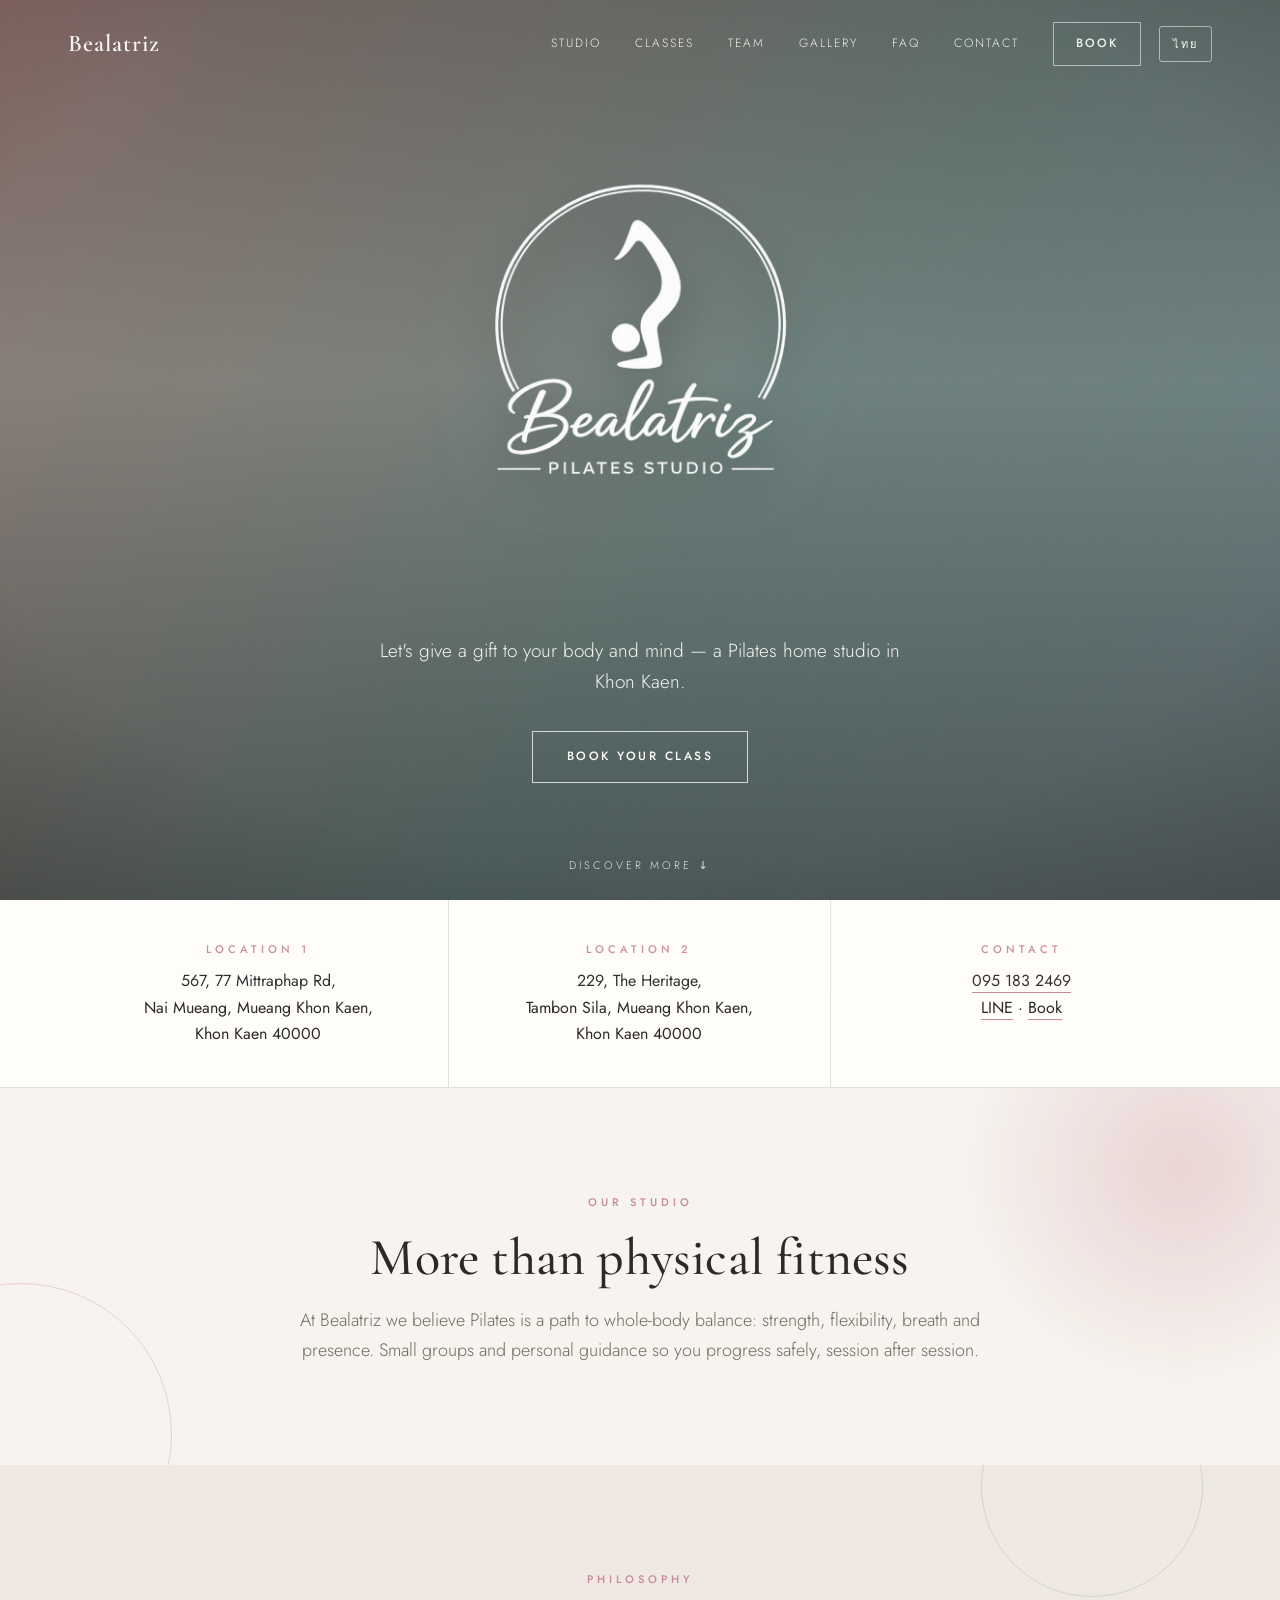
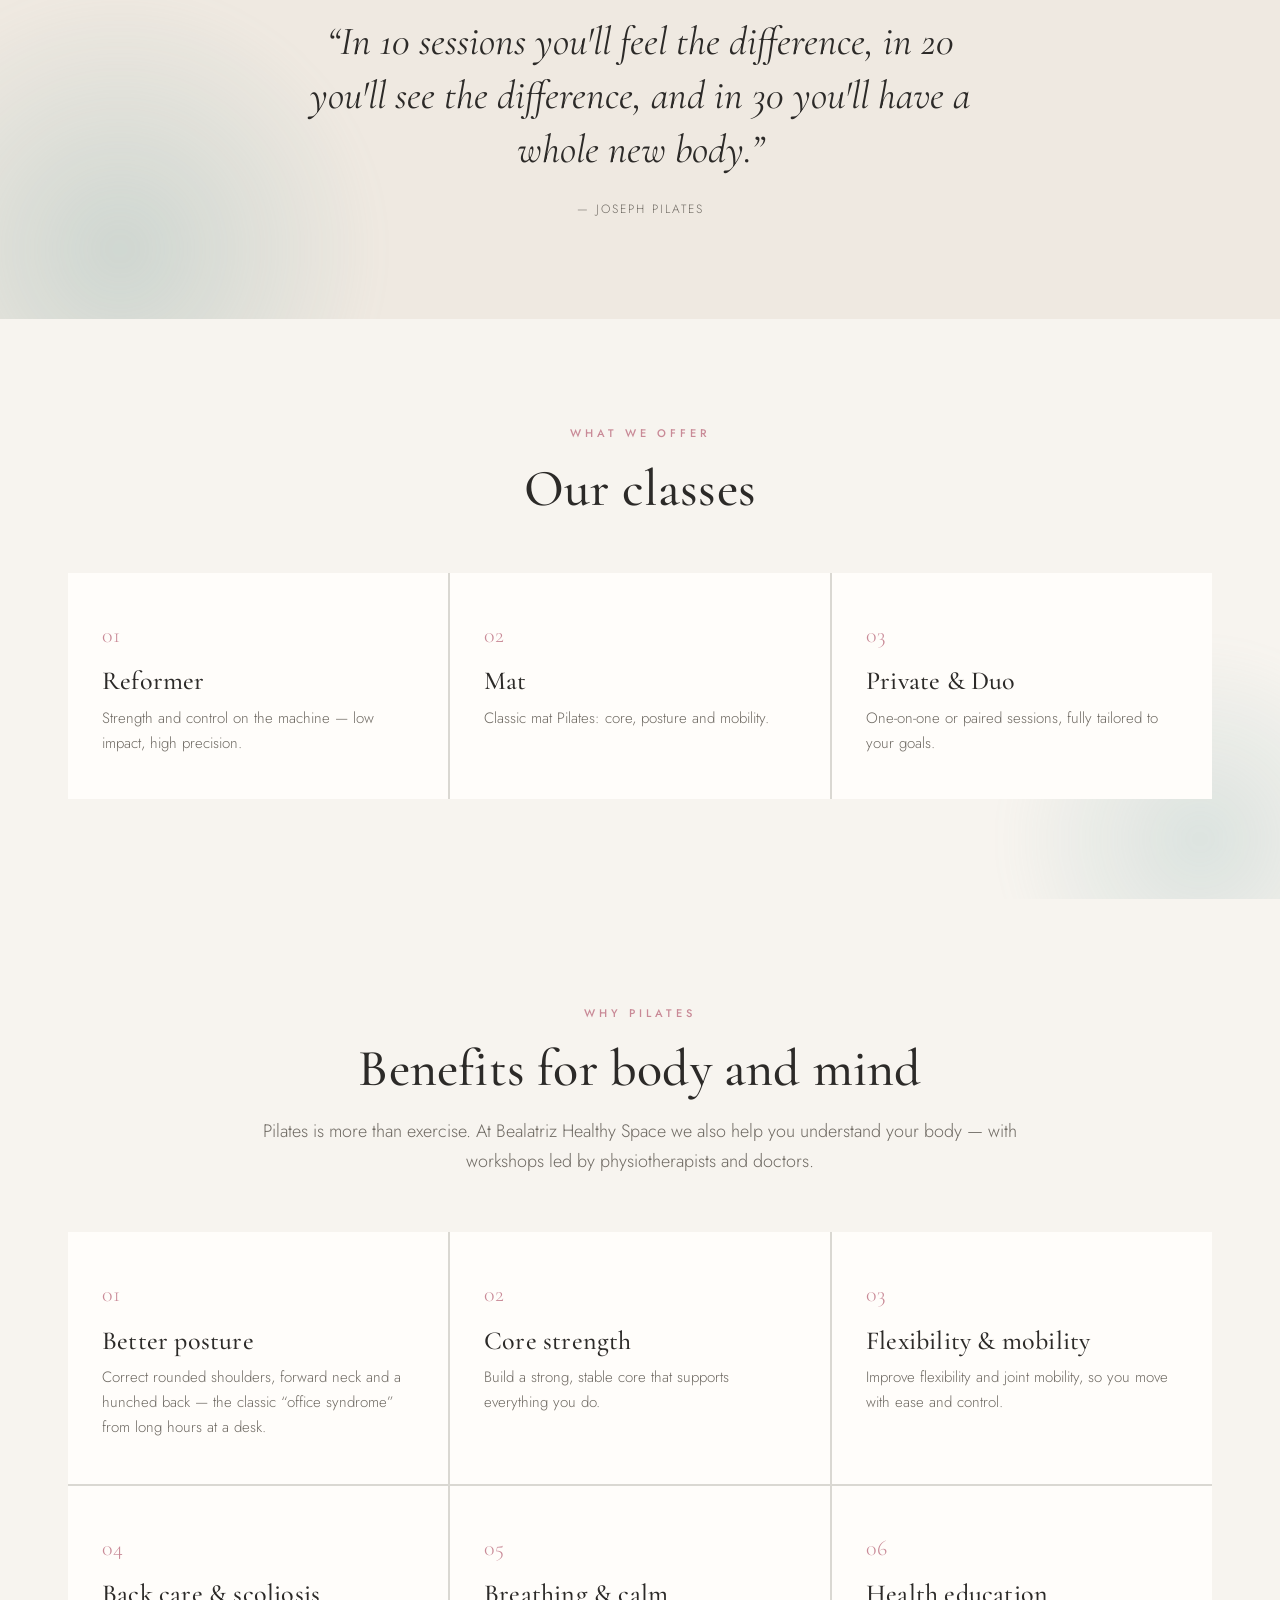
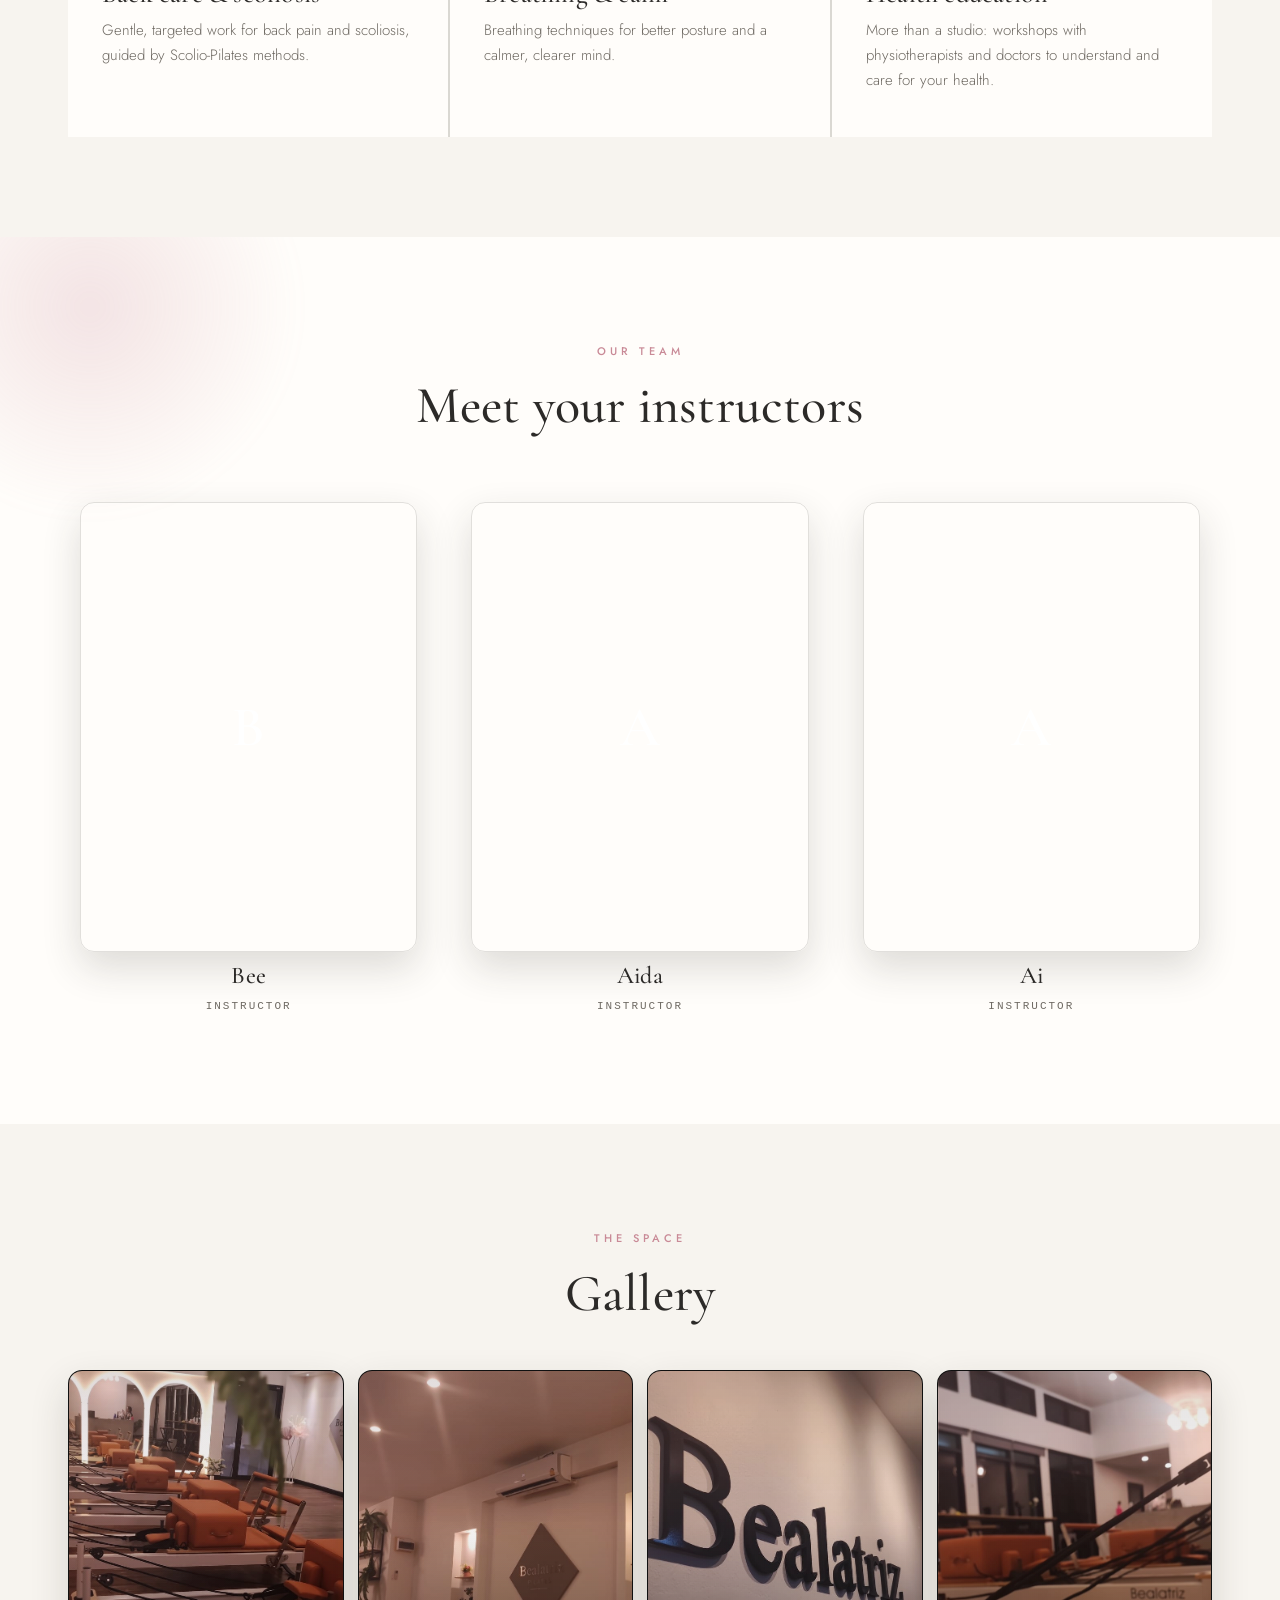
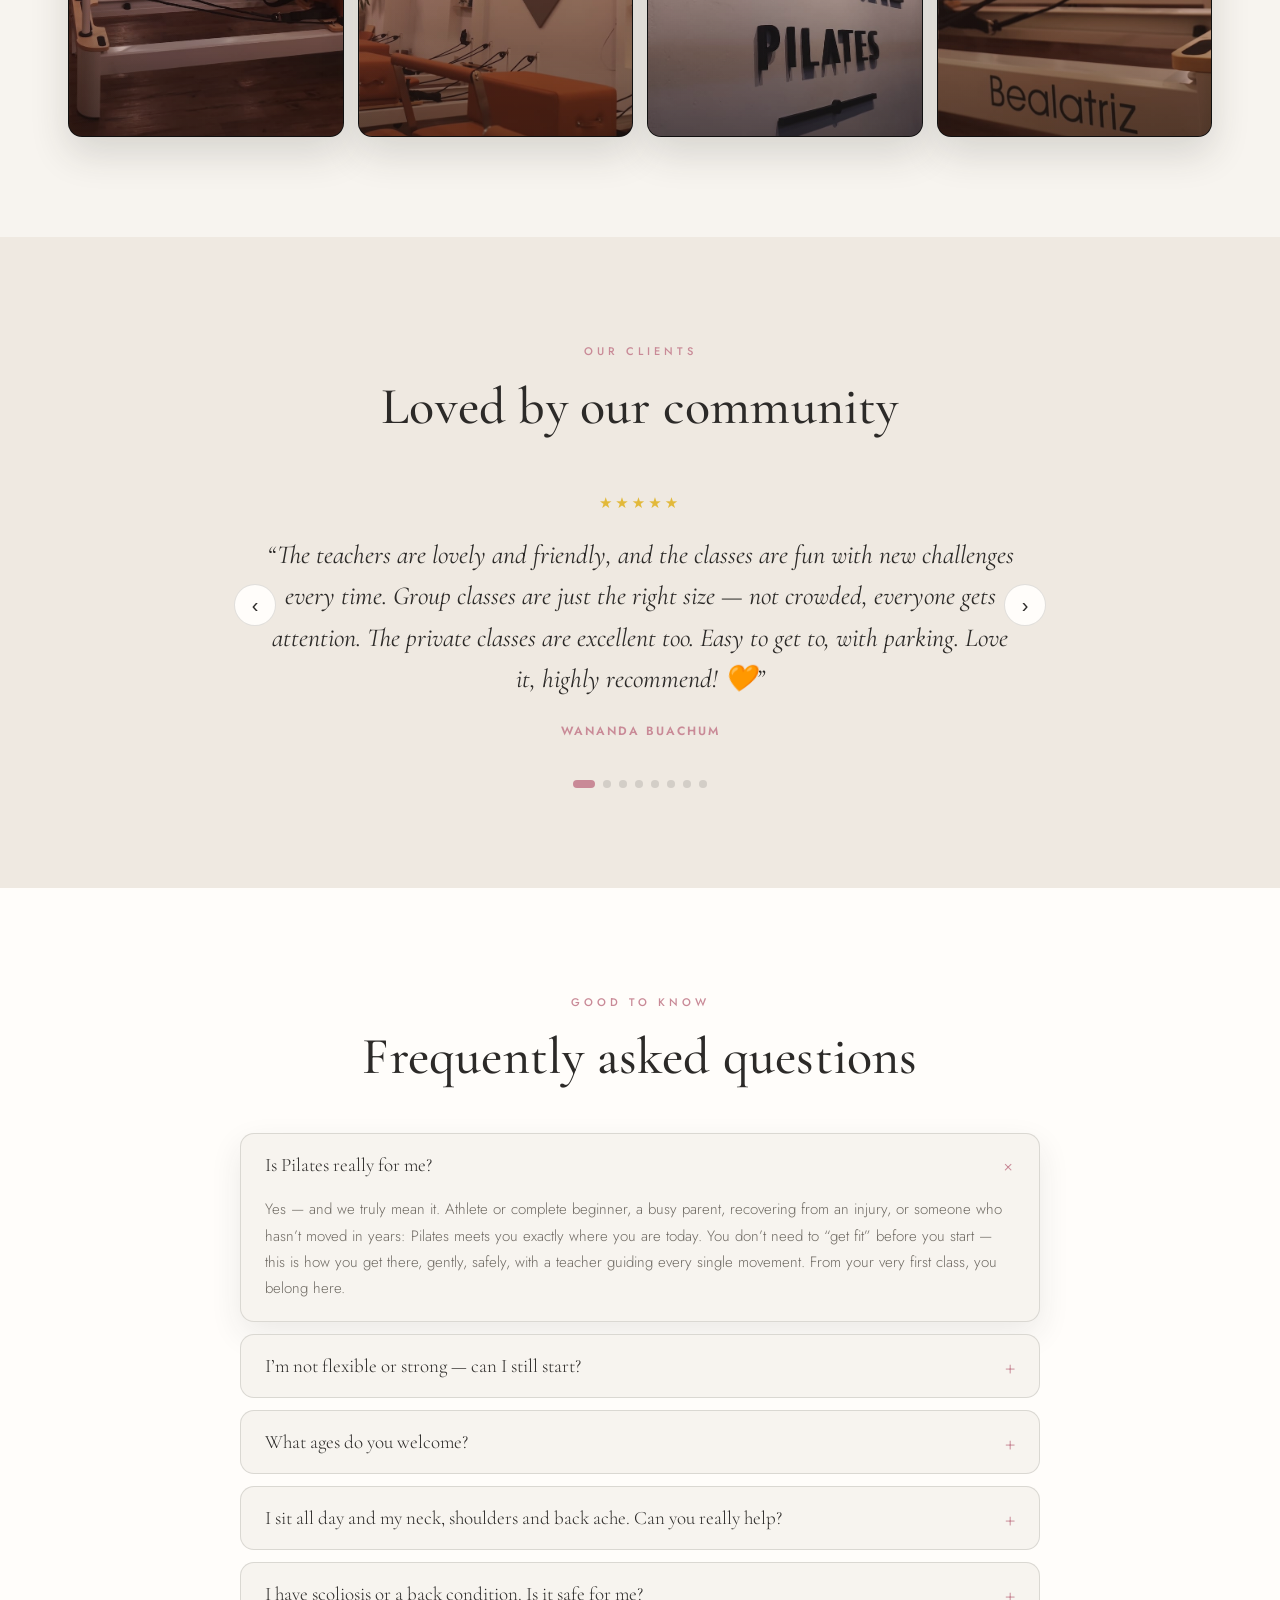
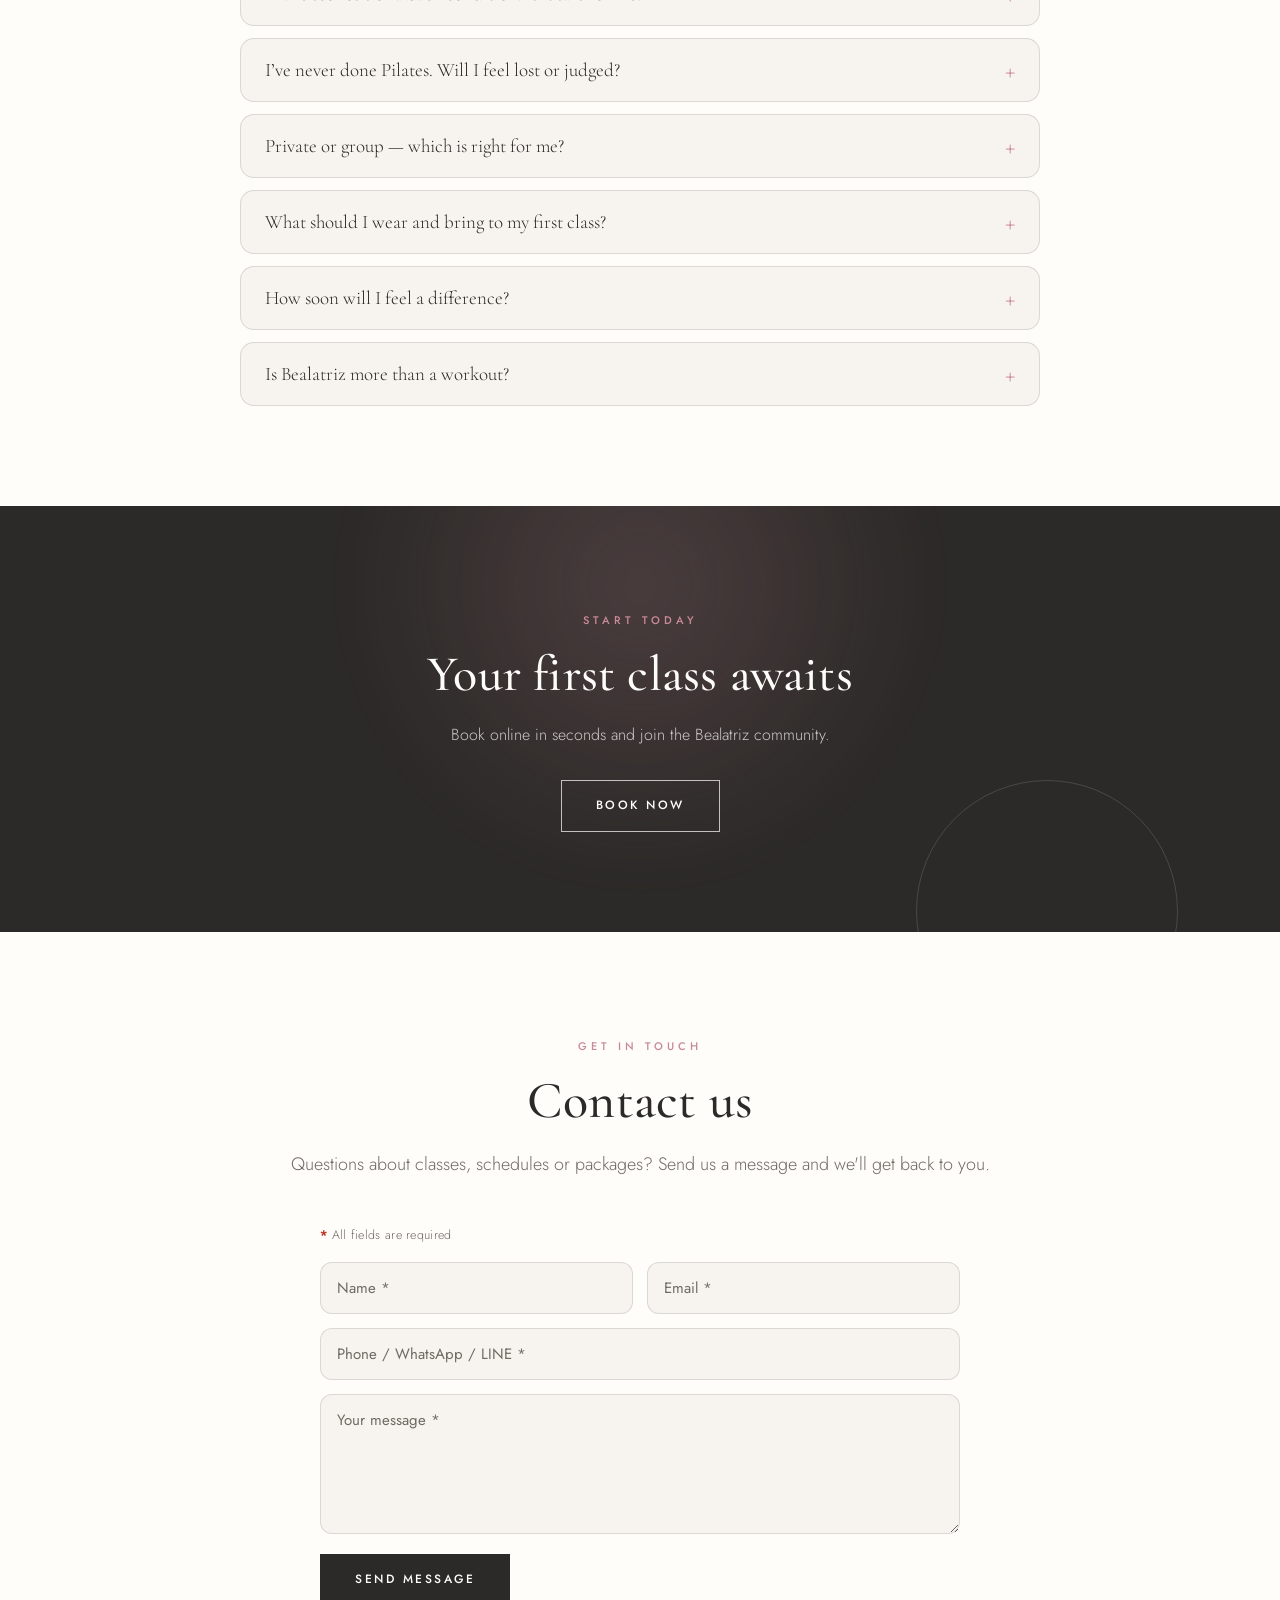
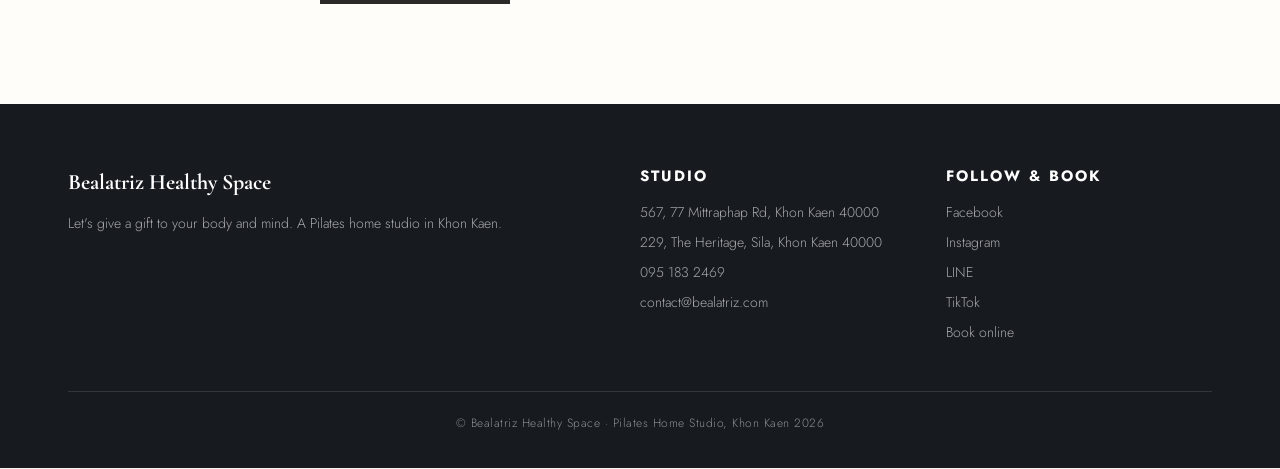
==== index.html @ 27c3f539 "Booking: replace Google Appointment redirect with free date/time picker that POSTs directly to CRM (" ====
<!DOCTYPE html>
<html lang="en">
<head>
<meta charset="utf-8">
<meta name="viewport" content="width=device-width, initial-scale=1">
<title>Bealatriz Pilates Studio</title>
<meta name="description" content="Bealatriz — a boutique Pilates studio. Reformer, Mat and Private sessions.">
<link rel="preconnect" href="https://fonts.googleapis.com">
<link rel="preconnect" href="https://fonts.gstatic.com" crossorigin>
<link href="https://fonts.googleapis.com/css2?family=Cormorant+Garamond:wght@400;500;600&family=Jost:wght@300;400;500;600&family=Noto+Sans+Thai:wght@300;400;500;600&family=Noto+Serif+Thai:wght@400;500;600&display=swap" rel="stylesheet">
<link rel="icon" type="image/png" href="assets/logo.png">
<link rel="stylesheet" href="css/styles.css">
</head>
<body>

<header id="hdr">
  <div class="wrap nav">
    <a href="#" class="logo"><span class="logo-txt">Bealatriz</span><img class="logo-mark" src="assets/logo.png" alt="Bealatriz"></a>
    <div class="nav-right">
      <nav class="menu" id="menu">
        <a href="#estudio" data-en="Studio" data-th="สตูดิโอ">Studio</a>
        <a href="#clases" data-en="Classes" data-th="คลาสเรียน">Classes</a>
        <a href="#equipo" data-en="Team" data-th="ทีมงาน">Team</a>
        <a href="#galeria" data-en="Gallery" data-th="แกลเลอรี">Gallery</a>
        <a href="#faq" data-en="FAQ" data-th="คำถามที่พบบ่อย">FAQ</a>
        <a href="#contacto" data-en="Contact" data-th="ติดต่อ">Contact</a>
        <a class="btn" href="javascript:void(0)" onclick="openBook()" data-en="Book" data-th="จอง">Book</a>
      </nav>
      <button class="lang-btn" id="langToggle" aria-label="Language">ไทย</button>
      <button class="burger" id="burger" aria-label="Menu">☰</button>
    </div>
  </div>
</header>

<!-- HERO -->
<section class="hero">
  <div class="hero-slides" id="heroSlides"></div>
  <div class="hero-overlay"></div>
  <div class="hero-in">
    <img class="hero-logo" src="assets/logo.png" alt="Bealatriz Pilates Studio">
    <h1 class="visually-hidden">Bealatriz Pilates Studio</h1>
    <p data-en="Let's give a gift to your body and mind — a Pilates home studio in Khon Kaen." data-th="มอบของขวัญให้กับร่างกายและจิตใจของคุณ — สตูดิโอพิลาทิสส่วนตัวในขอนแก่น">Let's give a gift to your body and mind — a Pilates home studio in Khon Kaen.</p>
    <a class="btn" href="javascript:void(0)" onclick="openBook()" data-en="Book your class" data-th="จองคลาสของคุณ">Book your class</a>
  </div>
  <div class="hero-dots" id="heroDots"></div>
  <div class="scroll-cue" data-en="Discover more ↓" data-th="เลื่อนดูเพิ่มเติม ↓">Discover more ↓</div>
</section>

<!-- INFO STRIP -->
<div class="info">
  <div class="wrap info-grid">
    <div class="info-cell"><span class="eyebrow" data-en="Location 1" data-th="สาขา 1">Location 1</span><p>567, 77 Mittraphap Rd,<br>Nai Mueang, Mueang Khon Kaen,<br>Khon Kaen 40000</p></div>
    <div class="info-cell"><span class="eyebrow" data-en="Location 2" data-th="สาขา 2">Location 2</span><p>229, The Heritage,<br>Tambon Sila, Mueang Khon Kaen,<br>Khon Kaen 40000</p></div>
    <div class="info-cell"><span class="eyebrow" data-en="Contact" data-th="ติดต่อ">Contact</span><p><a href="tel:+66951832469">095 183 2469</a><br><a href="https://lin.ee/1MXUuXp" target="_blank" rel="noopener">LINE</a> · <a href="javascript:void(0)" onclick="openBook()" data-en="Book" data-th="จอง">Book</a></p></div>
  </div>
</div>

<!-- STUDIO -->
<section class="block" id="estudio">
  <div class="wrap center">
    <span class="eyebrow" data-en="Our studio" data-th="สตูดิโอของเรา">Our studio</span>
    <h2 data-en="More than physical fitness" data-th="มากกว่าการออกกำลังกาย">More than physical fitness</h2>
    <p class="lead" data-en="At Bealatriz we believe Pilates is a path to whole-body balance: strength, flexibility, breath and presence. Small groups and personal guidance so you progress safely, session after session." data-th="ที่ Bealatriz เราเชื่อว่าพิลาทิสคือเส้นทางสู่ความสมดุลของทั้งร่างกาย: ความแข็งแรง ความยืดหยุ่น การหายใจ และการมีสติ กลุ่มเล็กและการดูแลเฉพาะบุคคล เพื่อให้คุณก้าวหน้าอย่างปลอดภัยในทุกเซสชัน">At Bealatriz we believe Pilates is a path to whole-body balance: strength, flexibility, breath and presence. Small groups and personal guidance so you progress safely, session after session.</p>
  </div>
</section>

<!-- QUOTE -->
<section class="block quote">
  <div class="wrap center">
    <span class="eyebrow" data-en="Philosophy" data-th="ปรัชญา">Philosophy</span>
    <blockquote data-en="“In 10 sessions you'll feel the difference, in 20 you'll see the difference, and in 30 you'll have a whole new body.”" data-th="“ใน 10 ครั้งคุณจะรู้สึกถึงความแตกต่าง ใน 20 ครั้งคุณจะเห็นความแตกต่าง และใน 30 ครั้งคุณจะมีร่างกายใหม่ทั้งหมด”">“In 10 sessions you'll feel the difference, in 20 you'll see the difference, and in 30 you'll have a whole new body.”</blockquote>
    <cite data-en="— Joseph Pilates" data-th="— โจเซฟ พิลาทิส">— Joseph Pilates</cite>
  </div>
</section>

<!-- CLASSES -->
<section class="block" id="clases">
  <div class="wrap">
    <div class="center"><span class="eyebrow" data-en="What we offer" data-th="สิ่งที่เรามอบให้">What we offer</span><h2 data-en="Our classes" data-th="คลาสของเรา">Our classes</h2></div>
    <div class="cards">
      <div class="ccard"><div class="num">01</div><h3 data-en="Reformer" data-th="รีฟอร์เมอร์">Reformer</h3><p data-en="Strength and control on the machine — low impact, high precision." data-th="ฝึกความแข็งแรงและการควบคุมด้วยเครื่อง แรงกระแทกต่ำ แม่นยำสูง">Strength and control on the machine — low impact, high precision.</p></div>
      <div class="ccard"><div class="num">02</div><h3 data-en="Mat" data-th="แมท">Mat</h3><p data-en="Classic mat Pilates: core, posture and mobility." data-th="พิลาทิสบนเสื่อแบบคลาสสิก: แกนกลางลำตัว การวางท่าทาง และการเคลื่อนไหว">Classic mat Pilates: core, posture and mobility.</p></div>
      <div class="ccard"><div class="num">03</div><h3 data-en="Private &amp; Duo" data-th="ส่วนตัวและคู่">Private &amp; Duo</h3><p data-en="One-on-one or paired sessions, fully tailored to your goals." data-th="เซสชันแบบตัวต่อตัวหรือเป็นคู่ ปรับให้เข้ากับเป้าหมายของคุณอย่างเต็มที่">One-on-one or paired sessions, fully tailored to your goals.</p></div>
    </div>
  </div>
</section>

<!-- BENEFITS -->
<section class="block" id="beneficios">
  <div class="wrap">
    <div class="center">
      <span class="eyebrow" data-en="Why Pilates" data-th="ทำไมต้องพิลาทิส">Why Pilates</span>
      <h2 data-en="Benefits for body and mind" data-th="ประโยชน์ต่อร่างกายและจิตใจ">Benefits for body and mind</h2>
      <p class="lead" data-en="Pilates is more than exercise. At Bealatriz Healthy Space we also help you understand your body — with workshops led by physiotherapists and doctors." data-th="พิลาทิสเป็นมากกว่าการออกกำลังกาย ที่ Bealatriz Healthy Space เรายังช่วยให้คุณเข้าใจร่างกายของตัวเอง ผ่านเวิร์กช็อปที่นำโดยนักกายภาพบำบัดและแพทย์">Pilates is more than exercise. At Bealatriz Healthy Space we also help you understand your body — with workshops led by physiotherapists and doctors.</p>
    </div>
    <div class="cards">
      <div class="ccard"><div class="num">01</div><h3 data-en="Better posture" data-th="ท่าทางที่ดีขึ้น">Better posture</h3><p data-en="Correct rounded shoulders, forward neck and a hunched back — the classic “office syndrome” from long hours at a desk." data-th="แก้ไหล่ห่อ คอยื่น หลังค่อม — ออฟฟิศซินโดรมจากการนั่งทำงานนาน ๆ">Correct rounded shoulders, forward neck and a hunched back — the classic “office syndrome” from long hours at a desk.</p></div>
      <div class="ccard"><div class="num">02</div><h3 data-en="Core strength" data-th="แกนกลางที่แข็งแรง">Core strength</h3><p data-en="Build a strong, stable core that supports everything you do." data-th="สร้างแกนกลางลำตัวที่แข็งแรงและมั่นคง รองรับทุกการเคลื่อนไหว">Build a strong, stable core that supports everything you do.</p></div>
      <div class="ccard"><div class="num">03</div><h3 data-en="Flexibility &amp; mobility" data-th="ความยืดหยุ่นและการเคลื่อนไหว">Flexibility &amp; mobility</h3><p data-en="Improve flexibility and joint mobility, so you move with ease and control." data-th="เพิ่มความยืดหยุ่นและการเคลื่อนไหวของข้อต่อ เคลื่อนไหวได้อย่างคล่องตัวและควบคุมได้">Improve flexibility and joint mobility, so you move with ease and control.</p></div>
      <div class="ccard"><div class="num">04</div><h3 data-en="Back care &amp; scoliosis" data-th="ดูแลหลังและกระดูกสันหลังคด">Back care &amp; scoliosis</h3><p data-en="Gentle, targeted work for back pain and scoliosis, guided by Scolio-Pilates methods." data-th="การฝึกที่นุ่มนวลและตรงจุดสำหรับอาการปวดหลังและกระดูกสันหลังคด ตามแนวทาง Scolio-Pilates">Gentle, targeted work for back pain and scoliosis, guided by Scolio-Pilates methods.</p></div>
      <div class="ccard"><div class="num">05</div><h3 data-en="Breathing &amp; calm" data-th="การหายใจและความสงบ">Breathing &amp; calm</h3><p data-en="Breathing techniques for better posture and a calmer, clearer mind." data-th="เทคนิคการหายใจเพื่อท่าทางที่ดีและจิตใจที่สงบและปลอดโปร่ง">Breathing techniques for better posture and a calmer, clearer mind.</p></div>
      <div class="ccard"><div class="num">06</div><h3 data-en="Health education" data-th="เรียนรู้เรื่องสุขภาพ">Health education</h3><p data-en="More than a studio: workshops with physiotherapists and doctors to understand and care for your health." data-th="มากกว่าสตูดิโอ: เวิร์กช็อปกับนักกายภาพบำบัดและแพทย์ เพื่อเข้าใจและดูแลสุขภาพของคุณ">More than a studio: workshops with physiotherapists and doctors to understand and care for your health.</p></div>
    </div>
  </div>
</section>

<!-- TEAM -->
<section class="block" id="equipo" style="background:var(--white)">
  <div class="wrap">
    <div class="center"><span class="eyebrow" data-en="Our team" data-th="ทีมงานของเรา">Our team</span><h2 data-en="Meet your instructors" data-th="พบกับครูผู้สอนของคุณ">Meet your instructors</h2></div>
    <div class="team">
      <button class="tcard" onclick="openTeam('bee')">
        <span class="tavatar" data-initial="B" style="background-image:url('assets/team/bee.jpg')"></span>
        <h3>Bee</h3><span class="trole" data-en="Instructor" data-th="ครูผู้สอน">Instructor</span>
      </button>
      <button class="tcard" onclick="openTeam('aida')">
        <span class="tavatar" data-initial="A" style="background-image:url('assets/team/aida.jpg')"></span>
        <h3>Aida</h3><span class="trole" data-en="Instructor" data-th="ครูผู้สอน">Instructor</span>
      </button>
      <button class="tcard" onclick="openTeam('ai')">
        <span class="tavatar" data-initial="A" style="background-image:url('assets/team/ai.jpg')"></span>
        <h3>Ai</h3><span class="trole" data-en="Instructor" data-th="ครูผู้สอน">Instructor</span>
      </button>
    </div>
  </div>
</section>

<!-- GALLERY -->
<section class="block" id="galeria">
  <div class="wrap">
    <div class="center"><span class="eyebrow" data-en="The space" data-th="พื้นที่ของเรา">The space</span><h2 data-en="Gallery" data-th="แกลเลอรี">Gallery</h2></div>
    <div class="gallery" id="galGrid" style="margin-top:48px"></div>
  </div>
</section>

<!-- TESTIMONIALS -->
<section class="block" id="opiniones" style="background:var(--bg2)">
  <div class="wrap">
    <div class="center"><span class="eyebrow" data-en="Our clients" data-th="ลูกค้าของเรา">Our clients</span><h2 data-en="Loved by our community" data-th="เสียงจากคอมมูนิตี้ของเรา">Loved by our community</h2></div>
    <div class="tst">
      <button class="tst-arrow tst-prev" onclick="tstShift(-1)" aria-label="Previous">‹</button>
      <button class="tst-arrow tst-next" onclick="tstShift(1)" aria-label="Next">›</button>
      <div class="tst-view"><div class="tst-track" id="tstTrack">
        <div class="tst-slide"><div class="tst-stars">★★★★★</div><p class="tst-quote" data-en="The teachers are lovely and friendly, and the classes are fun with new challenges every time. Group classes are just the right size — not crowded, everyone gets attention. The private classes are excellent too. Easy to get to, with parking. Love it, highly recommend! 🧡" data-th="คุณครูน่ารัก เป็นกันเอง สอนสนุก มี challenge ใหม่เรื่อยๆ คลาสรวมคนก็พอดี ดูแลทั่วถึงค่ะ คนไม่เยอะไป คลาสไพรเวทก็เลิศ เดินทางสะดวก มีที่จอดรถ เลิฟงับ แนะนำ 🧡">The teachers are lovely and friendly, and the classes are fun with new challenges every time. Group classes are just the right size — not crowded, everyone gets attention. The private classes are excellent too. Easy to get to, with parking. Love it, highly recommend! 🧡</p><div class="tst-author">Wananda Buachum</div></div>
        <div class="tst-slide"><div class="tst-stars">★★★★★</div><p class="tst-quote" data-en="I’m really impressed! Teacher Bee teaches so well and everyone has a great time. The one-hour class flew by! We started from the basics and practised little by little, at our own pace. It was wonderful!" data-th="ประทับใจมากค่ะ! ครู Bee สอนดีมากและทุกคนสนุกกันสุด ๆ คลาสหนึ่งชั่วโมงผ่านไปเร็วมาก เริ่มจากพื้นฐานแล้วค่อย ๆ ฝึกไปตามจังหวะของเราเอง เยี่ยมไปเลยค่ะ">I’m really impressed! Teacher Bee teaches so well and everyone has a great time. The one-hour class flew by! We started from the basics and practised little by little, at our own pace. It was wonderful!</p><div class="tst-author">Pattama Wiriyapattanasub</div></div>
        <div class="tst-slide"><div class="tst-stars">★★★★★</div><p class="tst-quote" data-en="I was really impressed by the Pilates class. The instructor paid attention to every detail and each exercise was tailored to the student. The space was clean and calm — perfect to focus and relax. My body felt much stronger and more flexible after the sessions." data-th="ประทับใจคลาสพิลาทิสมากค่ะ ครูใส่ใจรายละเอียดและปรับทุกท่าให้เหมาะกับผู้เรียน สถานที่สะอาดและเงียบสงบ เหมาะกับการโฟกัสและผ่อนคลาย รู้สึกว่าร่างกายแข็งแรงและยืดหยุ่นขึ้นมากหลังเรียนต่อเนื่อง">I was really impressed by the Pilates class. The instructor paid attention to every detail and each exercise was tailored to the student. The space was clean and calm — perfect to focus and relax. My body felt much stronger and more flexible after the sessions.</p><div class="tst-author">Optimist Galip</div></div>
        <div class="tst-slide"><div class="tst-stars">★★★★★</div><p class="tst-quote" data-en="The teachers are great and lovely. Even if you have no experience at all, you can start here. The place is perfect and clean, and the classes — group and private — are so much fun. The teachers take wonderful care of you. 👍" data-th="ครูสอนดีและน่ารักมากค่ะ ถึงจะไม่มีพื้นฐานเลยก็เริ่มที่นี่ได้ สถานที่ดีและสะอาด คลาสกลุ่มและไพรเวทสนุกมาก ครูดูแลดีสุด ๆ 👍">The teachers are great and lovely. Even if you have no experience at all, you can start here. The place is perfect and clean, and the classes — group and private — are so much fun. The teachers take wonderful care of you. 👍</p><div class="tst-author">July Silence</div></div>
        <div class="tst-slide"><div class="tst-stars">★★★★★</div><p class="tst-quote" data-en="Teacher B is lovely — she teaches really well, is patient and adapts every posture to your body. Even complete beginners can learn. It doesn’t hurt and it’s so relaxing. I recommend coming to learn with us." data-th="ครู B น่ารักมากค่ะ สอนดี ใจเย็น และปรับทุกท่าให้เข้ากับร่างกายของเรา แม้ไม่มีพื้นฐานก็เรียนได้ ไม่เจ็บและผ่อนคลายมาก แนะนำให้มาเรียนด้วยกันค่ะ">Teacher B is lovely — she teaches really well, is patient and adapts every posture to your body. Even complete beginners can learn. It doesn’t hurt and it’s so relaxing. I recommend coming to learn with us.</p><div class="tst-author">Wassana Prisingkorn</div></div>
        <div class="tst-slide"><div class="tst-stars">★★★★★</div><p class="tst-quote" data-en="Bealatriz just opened another new studio — great location, quiet and peaceful, easy parking. The teachers are as lovely as ever: they teach well, are attentive and always adjust your posture. Highly recommend! 💕✨" data-th="Bealatriz เปิดสตูใหม่อีกที่แล้วว location ดี เงียบสงบ จอดรถสะดวก คุณครูน่ารักเหมือนเดิม สอนดี ใส่ใจ จัดท่าให้ตลอด แนะนำมากๆๆค่า 💕✨">Bealatriz just opened another new studio — great location, quiet and peaceful, easy parking. The teachers are as lovely as ever: they teach well, are attentive and always adjust your posture. Highly recommend! 💕✨</p><div class="tst-author">Rujira W.</div></div>
        <div class="tst-slide"><div class="tst-stars">★★★★★</div><p class="tst-quote" data-en="The new studio is big and beautiful — clean, with a lovely atmosphere and big mirrors (perfect for pretty selfies too!). Classes are fun and the teacher cares about every single movement. Don’t worry — you’re absolutely in safe hands. 🫶❤️" data-th="สตูใหม่และใหญ่มากค่ะ บรรยากาศดีสะอาด มีกระจกใหญ่ไว้ให้เซลฟี่สวยๆด้วยนะคะ เรียนสนุกคุณครูใส่ใจทุกท่าค่ะ ไม่ต้องห่วง ปลอดภัยแน่นอนค่ะ 🫶🏻❤️">The new studio is big and beautiful — clean, with a lovely atmosphere and big mirrors (perfect for pretty selfies too!). Classes are fun and the teacher cares about every single movement. Don’t worry — you’re absolutely in safe hands. 🫶❤️</p><div class="tst-author">Arisa Khamphaengthong</div></div>
        <div class="tst-slide"><div class="tst-stars">★★★★★</div><p class="tst-quote" data-en="Bealatriz Pilates’ new studio is beautiful — an amazing, calm atmosphere, teachers as lovely as always. And the parking is super convenient." data-th="Bealatriz Pilates สตูใหม่สวยมาก บรรยากาศดีสุดๆ เงียบสงบ ครูน่ารักเหมือนเดิม เพิ่มเติมคือที่จอดรถสะดวกมาก">Bealatriz Pilates’ new studio is beautiful — an amazing, calm atmosphere, teachers as lovely as always. And the parking is super convenient.</p><div class="tst-author">Thanida Uthayapongs</div></div>
      </div></div>
      <div class="tst-dots" id="tstDots"></div>
    </div>
  </div>
</section>

<!-- FAQ -->
<section class="block" id="faq" style="background:var(--white)">
  <div class="wrap">
    <div class="center"><span class="eyebrow" data-en="Good to know" data-th="เรื่องน่ารู้">Good to know</span><h2 data-en="Frequently asked questions" data-th="คำถามที่พบบ่อย">Frequently asked questions</h2></div>
    <div class="faq">
      <details class="faq-item" open><summary data-en="Is Pilates really for me?" data-th="พิลาทิสเหมาะกับฉันจริงไหม?">Is Pilates really for me?</summary><div class="faq-a" data-en="Yes — and we truly mean it. Athlete or complete beginner, a busy parent, recovering from an injury, or someone who hasn’t moved in years: Pilates meets you exactly where you are today. You don’t need to “get fit” before you start — this is how you get there, gently, safely, with a teacher guiding every single movement. From your very first class, you belong here." data-th="ใช่ และเราหมายความอย่างนั้นจริง ๆ ไม่ว่าคุณจะเป็นนักกีฬาหรือมือใหม่หมด คุณพ่อคุณแม่ที่ยุ่งทั้งวัน คนที่กำลังฟื้นฟูจากอาการบาดเจ็บ หรือไม่ได้ขยับร่างกายมาหลายปี พิลาทิสเริ่มจากจุดที่คุณเป็นในวันนี้ คุณไม่ต้อง “ฟิตก่อน” ถึงจะเริ่มได้ นี่คือวิธีที่จะพาคุณไปถึงจุดนั้น อย่างนุ่มนวลและปลอดภัย โดยมีครูดูแลทุกการเคลื่อนไหว ตั้งแต่คลาสแรก คุณคือส่วนหนึ่งของที่นี่">Yes — and we truly mean it. Athlete or complete beginner, a busy parent, recovering from an injury, or someone who hasn’t moved in years: Pilates meets you exactly where you are today. You don’t need to “get fit” before you start — this is how you get there, gently, safely, with a teacher guiding every single movement. From your very first class, you belong here.</div></details>
      <details class="faq-item"><summary data-en="I’m not flexible or strong — can I still start?" data-th="ฉันไม่ยืดหยุ่นและไม่แข็งแรง เริ่มได้ไหม?">I’m not flexible or strong — can I still start?</summary><div class="faq-a" data-en="That’s exactly why Pilates works — you don’t need flexibility or strength to begin, you build both here, one small step at a time. Most people are amazed how quickly what felt impossible starts to feel natural. Come exactly as you are; taking care of the rest is our job." data-th="นั่นแหละคือเหตุผลที่พิลาทิสได้ผล คุณไม่ต้องมีความยืดหยุ่นหรือความแข็งแรงมาก่อน เพราะคุณจะสร้างมันขึ้นที่นี่ ทีละก้าวเล็ก ๆ หลายคนประหลาดใจว่าสิ่งที่เคยรู้สึกว่าเป็นไปไม่ได้ กลับกลายเป็นเรื่องธรรมชาติได้เร็วแค่ไหน มาในแบบที่คุณเป็น ที่เหลือเป็นหน้าที่ของเรา">That’s exactly why Pilates works — you don’t need flexibility or strength to begin, you build both here, one small step at a time. Most people are amazed how quickly what felt impossible starts to feel natural. Come exactly as you are; taking care of the rest is our job.</div></details>
      <details class="faq-item"><summary data-en="What ages do you welcome?" data-th="รับช่วงอายุไหนบ้าง?">What ages do you welcome?</summary><div class="faq-a" data-en="From your twenties to your seventies and beyond. Pilates is one of the rare practices that grows with you — building strength when you’re young, and protecting your joints, balance and posture as the years pass. Every exercise is tuned to your age and your body, so it always feels right for you." data-th="ตั้งแต่วัยยี่สิบไปจนถึงเจ็ดสิบและมากกว่านั้น พิลาทิสเป็นหนึ่งในไม่กี่ศาสตร์ที่เติบโตไปพร้อมคุณ สร้างความแข็งแรงในวัยหนุ่มสาว และปกป้องข้อต่อ การทรงตัว และท่าทางของคุณเมื่อเวลาผ่านไป ทุกท่าปรับให้เข้ากับอายุและร่างกายของคุณ จึงรู้สึกเหมาะกับคุณเสมอ">From your twenties to your seventies and beyond. Pilates is one of the rare practices that grows with you — building strength when you’re young, and protecting your joints, balance and posture as the years pass. Every exercise is tuned to your age and your body, so it always feels right for you.</div></details>
      <details class="faq-item"><summary data-en="I sit all day and my neck, shoulders and back ache. Can you really help?" data-th="ฉันนั่งทั้งวันจนปวดคอ บ่า ไหล่ และหลัง ช่วยได้จริงไหม?">I sit all day and my neck, shoulders and back ache. Can you really help?</summary><div class="faq-a" data-en="This is one of the reasons Bealatriz exists. Long hours at a desk pull your shoulders forward, push your neck out and round your back — and stretching on your own rarely reaches the real cause. We read your posture, find what’s actually happening, and use precise exercises and breathing to release the tension and retrain your body. Clients often tell us they feel lighter and stand taller after just a few sessions — and that first “oh, this is how it should feel” moment is the one we live for." data-th="นี่คือหนึ่งในเหตุผลที่ Bealatriz มีอยู่ การนั่งนาน ๆ ทำให้ไหล่ห่อ คอยื่น และหลังค่อม และการยืดเองมักไปไม่ถึงต้นเหตุจริง ๆ เราอ่านท่าทางของคุณ หาสาเหตุที่แท้จริง แล้วใช้การออกกำลังกายที่แม่นยำร่วมกับการหายใจ เพื่อคลายความตึงและฝึกร่างกายของคุณใหม่ ลูกค้ามักบอกเราว่ารู้สึกเบาขึ้นและยืดตัวตรงขึ้นหลังเพียงไม่กี่ครั้ง และช่วงเวลาที่คุณคิดว่า ‘อ๋อ มันควรจะรู้สึกแบบนี้เอง’ คือสิ่งที่เราตั้งใจมอบให้">This is one of the reasons Bealatriz exists. Long hours at a desk pull your shoulders forward, push your neck out and round your back — and stretching on your own rarely reaches the real cause. We read your posture, find what’s actually happening, and use precise exercises and breathing to release the tension and retrain your body. Clients often tell us they feel lighter and stand taller after just a few sessions — and that first “oh, this is how it should feel” moment is the one we live for.</div></details>
      <details class="faq-item"><summary data-en="I have scoliosis or a back condition. Is it safe for me?" data-th="ฉันมีกระดูกสันหลังคดหรือปัญหาหลัง ปลอดภัยกับฉันไหม?">I have scoliosis or a back condition. Is it safe for me?</summary><div class="faq-a" data-en="Not only is it safe — it may be one of the best decisions you make for your body. Bee is certified in Scolio-Pilates, the specialised method for scoliosis and postural conditions, and we work hand-in-hand with physiotherapists and doctors. Every movement is chosen and adapted for your body, so you build strength and confidence without fear — surrounded by people who understand exactly what you need." data-th="ไม่เพียงปลอดภัย แต่ยังอาจเป็นหนึ่งในการตัดสินใจที่ดีที่สุดที่คุณทำเพื่อร่างกาย ครู Bee ได้รับการรับรอง Scolio-Pilates ซึ่งเป็นวิธีเฉพาะสำหรับกระดูกสันหลังคดและปัญหาท่าทาง และเราทำงานร่วมกับนักกายภาพบำบัดและแพทย์อย่างใกล้ชิด ทุกการเคลื่อนไหวถูกเลือกและปรับให้เหมาะกับร่างกายของคุณ เพื่อให้คุณสร้างความแข็งแรงและความมั่นใจได้โดยไม่ต้องกลัว ท่ามกลางคนที่เข้าใจสิ่งที่คุณต้องการอย่างแท้จริง">Not only is it safe — it may be one of the best decisions you make for your body. Bee is certified in Scolio-Pilates, the specialised method for scoliosis and postural conditions, and we work hand-in-hand with physiotherapists and doctors. Every movement is chosen and adapted for your body, so you build strength and confidence without fear — surrounded by people who understand exactly what you need.</div></details>
      <details class="faq-item"><summary data-en="I’ve never done Pilates. Will I feel lost or judged?" data-th="ฉันไม่เคยเล่นพิลาทิส จะรู้สึกงงหรือถูกตัดสินไหม?">I’ve never done Pilates. Will I feel lost or judged?</summary><div class="faq-a" data-en="Never. Your very first class is a warm, judgement-free welcome — we explain everything, guide every movement and stay right beside you. You’ll leave knowing exactly what you did and why it matters for your body. Most people walk out of that first session already feeling like this is their place." data-th="ไม่มีทาง คลาสแรกของคุณคือการต้อนรับที่อบอุ่นและไม่มีการตัดสิน เราอธิบายทุกอย่าง นำทุกการเคลื่อนไหว และอยู่ข้างคุณตลอด คุณจะกลับบ้านโดยรู้ว่าทำอะไรไปและทำไมมันสำคัญกับร่างกายของคุณ หลายคนเดินออกจากคลาสแรกด้วยความรู้สึกว่าที่นี่คือที่ของพวกเขาแล้ว">Never. Your very first class is a warm, judgement-free welcome — we explain everything, guide every movement and stay right beside you. You’ll leave knowing exactly what you did and why it matters for your body. Most people walk out of that first session already feeling like this is their place.</div></details>
      <details class="faq-item"><summary data-en="Private or group — which is right for me?" data-th="ส่วนตัวหรือกลุ่ม แบบไหนเหมาะกับฉัน?">Private or group — which is right for me?</summary><div class="faq-a" data-en="It depends on what you’re looking for, and we’ll help you find it. Private and Duo sessions give you our full, personalised attention — ideal if you have a specific goal, an injury, or you simply love focused one-on-one time. Group classes bring energy, connection and great value. Many clients love mixing both. Tell us your goal and we’ll guide you to the perfect start." data-th="ขึ้นอยู่กับสิ่งที่คุณกำลังมองหา และเราจะช่วยคุณค้นหา คลาสส่วนตัวและคู่ให้การดูแลเฉพาะบุคคลอย่างเต็มที่ เหมาะถ้าคุณมีเป้าหมายเฉพาะ มีอาการบาดเจ็บ หรือชอบเวลาที่โฟกัสแบบตัวต่อตัว ส่วนคลาสกลุ่มให้พลัง ความสัมพันธ์ และความคุ้มค่า หลายคนชอบผสมทั้งสองแบบ บอกเป้าหมายของคุณมา แล้วเราจะแนะนำจุดเริ่มต้นที่ใช่ที่สุด">It depends on what you’re looking for, and we’ll help you find it. Private and Duo sessions give you our full, personalised attention — ideal if you have a specific goal, an injury, or you simply love focused one-on-one time. Group classes bring energy, connection and great value. Many clients love mixing both. Tell us your goal and we’ll guide you to the perfect start.</div></details>
      <details class="faq-item"><summary data-en="What should I wear and bring to my first class?" data-th="คลาสแรกควรใส่และเตรียมอะไรมา?">What should I wear and bring to my first class?</summary><div class="faq-a" data-en="Just comfortable clothing you can move freely in, and a pair of grip socks (we can help you get some). Bring water and an open mind — everything else, from reformers to mats, is here waiting for you. Come a few minutes early and we’ll settle you in with a smile." data-th="แค่เสื้อผ้าที่เคลื่อนไหวได้สะดวก และถุงเท้ากันลื่นสักคู่ (เราช่วยจัดหาให้ได้) เตรียมน้ำและใจที่เปิดกว้างมา ที่เหลือทั้งหมด ตั้งแต่รีฟอร์เมอร์ไปจนถึงเสื่อ เรามีพร้อมรอคุณอยู่แล้ว มาถึงก่อนสักสองสามนาที แล้วเราจะต้อนรับคุณด้วยรอยยิ้ม">Just comfortable clothing you can move freely in, and a pair of grip socks (we can help you get some). Bring water and an open mind — everything else, from reformers to mats, is here waiting for you. Come a few minutes early and we’ll settle you in with a smile.</div></details>
      <details class="faq-item"><summary data-en="How soon will I feel a difference?" data-th="อีกนานแค่ไหนถึงจะรู้สึกถึงความเปลี่ยนแปลง?">How soon will I feel a difference?</summary><div class="faq-a" data-en="Most people feel taller, looser and more connected to their body after the very first class. With two or three sessions a week, real change — less pain, better posture, a stronger core — usually shows within a few weeks. The secret isn’t punishing intensity, it’s consistency, and we’ll keep you motivated and cheering you on the whole way." data-th="คนส่วนใหญ่รู้สึกตัวตรงขึ้น ผ่อนคลายขึ้น และเชื่อมโยงกับร่างกายมากขึ้นตั้งแต่คลาสแรก ด้วยการฝึกสัปดาห์ละสองถึงสามครั้ง ความเปลี่ยนแปลงจริง ๆ ปวดน้อยลง ท่าทางดีขึ้น แกนกลางแข็งแรงขึ้น มักเห็นผลภายในไม่กี่สัปดาห์ เคล็ดลับไม่ใช่ความหนักหน่วง แต่คือความสม่ำเสมอ และเราจะคอยให้กำลังใจและเชียร์คุณตลอดทาง">Most people feel taller, looser and more connected to their body after the very first class. With two or three sessions a week, real change — less pain, better posture, a stronger core — usually shows within a few weeks. The secret isn’t punishing intensity, it’s consistency, and we’ll keep you motivated and cheering you on the whole way.</div></details>
      <details class="faq-item"><summary data-en="Is Bealatriz more than a workout?" data-th="Bealatriz เป็นมากกว่าการออกกำลังกายไหม?">Is Bealatriz more than a workout?</summary><div class="faq-a" data-en="Absolutely. We’re a Healthy Space, not just a studio. Alongside your classes we host workshops with physiotherapists and doctors — on posture, office syndrome and truly understanding your own body — because caring for your health starts with understanding it. When you join Bealatriz, you’re not buying a handful of sessions; you’re joining a community that looks after you, and giving a gift to your body and mind." data-th="แน่นอน เราคือ Healthy Space ไม่ใช่แค่สตูดิโอ นอกจากคลาสของคุณ เรายังจัดเวิร์กช็อปร่วมกับนักกายภาพบำบัดและแพทย์ เรื่องท่าทาง ออฟฟิศซินโดรม และการเข้าใจร่างกายของตัวเองอย่างแท้จริง เพราะการดูแลสุขภาพเริ่มจากการเข้าใจมัน เมื่อคุณมาเป็นส่วนหนึ่งของ Bealatriz คุณไม่ได้ซื้อแค่คลาสไม่กี่ครั้ง แต่คุณกำลังเข้าร่วมชุมชนที่ดูแลคุณ และมอบของขวัญให้กับร่างกายและจิตใจของคุณ">Absolutely. We’re a Healthy Space, not just a studio. Alongside your classes we host workshops with physiotherapists and doctors — on posture, office syndrome and truly understanding your own body — because caring for your health starts with understanding it. When you join Bealatriz, you’re not buying a handful of sessions; you’re joining a community that looks after you, and giving a gift to your body and mind.</div></details>
    </div>
  </div>
</section>

<!-- CTA -->
<section class="block cta" id="empezar">
  <div class="wrap center">
    <span class="eyebrow" style="color:var(--accent)" data-en="Start today" data-th="เริ่มวันนี้">Start today</span>
    <h2 data-en="Your first class awaits" data-th="คลาสแรกของคุณรออยู่">Your first class awaits</h2>
    <p data-en="Book online in seconds and join the Bealatriz community." data-th="จองออนไลน์ได้ในไม่กี่วินาที และเข้าร่วมชุมชน Bealatriz">Book online in seconds and join the Bealatriz community.</p>
    <a class="btn" href="javascript:void(0)" onclick="openBook()" data-en="Book now" data-th="จองเลย">Book now</a>
  </div>
</section>

<!-- CONTACT -->
<section class="block contact" id="contacto" style="background:var(--white)">
  <div class="wrap">
    <div class="center"><span class="eyebrow" data-en="Get in touch" data-th="ติดต่อเรา">Get in touch</span><h2 data-en="Contact us" data-th="ติดต่อเรา">Contact us</h2><p class="lead" data-en="Questions about classes, schedules or packages? Send us a message and we'll get back to you." data-th="มีคำถามเกี่ยวกับคลาส ตารางเวลา หรือแพ็กเกจ? ส่งข้อความถึงเรา แล้วเราจะติดต่อกลับ">Questions about classes, schedules or packages? Send us a message and we'll get back to you.</p></div>
    <form class="cform" id="contactForm" action="https://formsubmit.co/ajax/contact@bealatriz.com" method="POST">
      <p class="cform-req"><span class="req">*</span> <span data-en="All fields are required" data-th="กรุณากรอกข้อมูลทุกช่อง">All fields are required</span></p>
      <div class="cform-row">
        <input type="text" name="name" required placeholder="Name *" data-ph-en="Name *" data-ph-th="ชื่อ *">
        <input type="email" name="email" required placeholder="Email *" data-ph-en="Email *" data-ph-th="อีเมล *">
      </div>
      <input type="text" name="phone" required placeholder="Phone / WhatsApp / LINE *" data-ph-en="Phone / WhatsApp / LINE *" data-ph-th="โทรศัพท์ / WhatsApp / LINE *">
      <textarea name="message" rows="5" required placeholder="Your message *" data-ph-en="Your message *" data-ph-th="ข้อความของคุณ *"></textarea>
      <input type="hidden" name="_subject" value="New contact — Bealatriz website">
      <input type="hidden" name="_template" value="table">
      <input type="text" name="_honey" style="display:none">
      <button class="btn solid" type="submit" id="cformBtn" data-en="Send message" data-th="ส่งข้อความ">Send message</button>
      <p class="cform-msg" id="cformMsg" hidden></p>
    </form>
  </div>
</section>

<!-- FOOTER -->
<footer>
  <div class="wrap">
    <div class="foot-grid">
      <div>
        <h4>Bealatriz Healthy Space</h4>
        <p data-en="Let's give a gift to your body and mind. A Pilates home studio in Khon Kaen." data-th="มอบของขวัญให้กับร่างกายและจิตใจของคุณ สตูดิโอพิลาทิสส่วนตัวในขอนแก่น">Let's give a gift to your body and mind. A Pilates home studio in Khon Kaen.</p>
      </div>
      <div>
        <h4 style="font-size:15px;font-family:var(--sans);letter-spacing:2px;text-transform:uppercase" data-en="Studio" data-th="สตูดิโอ">Studio</h4>
        <p>567, 77 Mittraphap Rd, Khon Kaen 40000</p>
        <p>229, The Heritage, Sila, Khon Kaen 40000</p>
        <p><a href="tel:+66951832469">095 183 2469</a></p>
        <p><a href="mailto:contact@bealatriz.com">contact@bealatriz.com</a></p>
      </div>
      <div>
        <h4 style="font-size:15px;font-family:var(--sans);letter-spacing:2px;text-transform:uppercase" data-en="Follow &amp; book" data-th="ติดตาม &amp; จอง">Follow &amp; book</h4>
        <a href="https://www.facebook.com/bealatriz/about" target="_blank" rel="noopener">Facebook</a>
        <a href="https://www.instagram.com/bealatriz_pilates/" target="_blank" rel="noopener">Instagram</a>
        <a href="https://lin.ee/1MXUuXp" target="_blank" rel="noopener">LINE</a>
        <a href="https://www.tiktok.com/@bealatriz_pilates" target="_blank" rel="noopener">TikTok</a>
        <a href="javascript:void(0)" onclick="openBook()" data-en="Book online" data-th="จองออนไลน์">Book online</a>
      </div>
    </div>
    <div class="foot-bottom" data-en="© Bealatriz Healthy Space · Pilates Home Studio, Khon Kaen 2026" data-th="© Bealatriz Healthy Space · สตูดิโอพิลาทิส ขอนแก่น 2026">© Bealatriz Healthy Space · Pilates Home Studio, Khon Kaen 2026</div>
  </div>
</footer>

<!-- TEAM MODAL -->
<div class="tmodal" id="teamModal" hidden>
  <div class="tmodal-backdrop" onclick="closeTeam()"></div>
  <div class="tmodal-card" role="dialog" aria-modal="true">
    <button class="tmodal-close" onclick="closeTeam()" aria-label="Cerrar">✕</button>
    <span class="tmodal-avatar" id="tmAvatar"></span>
    <h3 id="tmName"></h3>
    <span class="trole" id="tmRole"></span>
    <p id="tmBio"></p>
  </div>
</div>

<!-- BOOKING: selector de estudio -->
<div class="tmodal" id="bookModal" hidden>
  <div class="tmodal-backdrop" onclick="closeBook()"></div>
  <div class="tmodal-card" role="dialog" aria-modal="true" style="max-width:520px">
    <button class="tmodal-close" onclick="closeBook()" aria-label="Cerrar">✕</button>
    <!-- Paso 1: tipo de clase -->
    <div id="bookStep1">
      <div style="text-align:center">
        <span class="eyebrow" data-en="Booking" data-th="การจอง">Booking</span>
        <h3 data-en="How would you like to train?" data-th="คุณอยากเรียนแบบไหน?">How would you like to train?</h3>
      </div>
      <div class="studio-opts" style="margin-top:20px">
        <button type="button" class="studio-opt" onclick="pickType('group')">
          <span class="so-num">01</span>
          <span class="so-name" data-en="Group class" data-th="คลาสกลุ่ม">Group class</span>
          <span class="so-addr" data-en="Shared class · limited spots" data-th="คลาสรวม · จำนวนจำกัด">Shared class · limited spots</span>
          <span class="so-go" data-en="Choose →" data-th="เลือก →">Choose →</span>
        </button>
        <button type="button" class="studio-opt" onclick="pickType('private')">
          <span class="so-num">02</span>
          <span class="so-name" data-en="Private / Duo" data-th="ส่วนตัว / คู่">Private / Duo</span>
          <span class="so-addr" data-en="One-on-one or paired session" data-th="เรียนตัวต่อตัวหรือแบบคู่">One-on-one or paired session</span>
          <span class="so-go" data-en="Choose →" data-th="เลือก →">Choose →</span>
        </button>
      </div>
    </div>

    <!-- Paso 2: tus datos -->
    <div id="bookStep2" hidden>
      <button type="button" class="book-back" onclick="bookBack()" data-en="← Back" data-th="← กลับ">← Back</button>
      <div style="text-align:center">
        <span class="eyebrow" id="bookTypeLabel"></span>
        <h3 data-en="Your details" data-th="ข้อมูลของคุณ">Your details</h3>
        <p class="book-sub" data-en="Complete your details to continue to pick a time." data-th="กรอกข้อมูลของคุณเพื่อไปเลือกเวลา">Complete your details to continue to pick a time.</p>
      </div>
      <form class="cform" id="bookForm" style="margin-top:16px" novalidate>
        <p class="cform-req"><span class="req">*</span> <span data-en="All fields required" data-th="กรุณากรอกทุกช่อง">All fields required</span></p>
        <div class="cform-row">
          <input type="text" id="bkName" required placeholder="Name *" data-ph-en="Name *" data-ph-th="ชื่อ *">
          <input type="text" id="bkLast" required placeholder="Surname *" data-ph-en="Surname *" data-ph-th="นามสกุล *">
        </div>
        <input type="email" id="bkEmail" required placeholder="Email *" data-ph-en="Email *" data-ph-th="อีเมล *">
        <input type="tel" id="bkPhone" required placeholder="Phone / WhatsApp / LINE *" data-ph-en="Phone / WhatsApp / LINE *" data-ph-th="โทรศัพท์ / WhatsApp / LINE *">
        <p class="book-sub" style="margin:6px 0 4px" data-en="Preferred date and time *" data-th="วันและเวลาที่ต้องการ *">Preferred date and time *</p>
        <div class="cform-row">
          <input type="date" id="bkDate" required>
          <input type="time" id="bkTime" required>
        </div>
        <textarea id="bkPref" rows="2" placeholder="Studio preference (optional)" data-ph-en="Studio preference (optional)" data-ph-th="สาขาที่ต้องการ (ถ้ามี)"></textarea>
        <p class="book-sub" style="margin:2px 0 10px" data-en="Have a preferred studio? Let us know here. Your instructor will confirm which studio is available for the time you choose." data-th="มีสาขาที่ต้องการไหม? แจ้งเราตรงนี้ได้เลย ผู้สอนจะยืนยันว่าสาขาไหนว่างในเวลาที่คุณเลือก">Have a preferred studio? Let us know here. Your instructor will confirm which studio is available for the time you choose.</p>
        <button type="submit" class="btn solid" id="bookGo" disabled data-en="Send booking request →" data-th="ส่งคำขอจอง →">Send booking request →</button>
        <p class="cform-msg" id="bookMsg" hidden></p>
      </form>
    </div>
  </div>
</div>

<div class="scroll-fx" aria-hidden="true"></div>
<div class="cursor-glow" aria-hidden="true"></div>
<script src="js/main.js"></script>
</body>
</html>
---- css/styles.css ----
/* ===========================================================
   Bealatriz Pilates Studio — styles.css
   =========================================================== */

:root{
  --bg:#f7f4ef; --bg2:#efe9e1; --ink:#2c2a28; --muted:#6f6a63; --line:rgba(44,42,40,.14);
  --accent:#c98a97; --accent2:#7ba7a8; --white:#fffdfa;
  --serif:'Cormorant Garamond',Georgia,serif; --sans:'Jost',system-ui,sans-serif;
}
*{box-sizing:border-box;margin:0;padding:0;}
html{scroll-behavior:smooth;}
body{font-family:var(--sans);color:var(--ink);background:var(--bg);font-weight:300;line-height:1.65;-webkit-font-smoothing:antialiased;}
h1,h2,h3{font-family:var(--serif);font-weight:500;line-height:1.1;letter-spacing:.2px;}
a{color:inherit;text-decoration:none;}
img{max-width:100%;display:block;}
.wrap{max-width:1200px;margin:0 auto;padding:0 28px;}
.btn{display:inline-block;font-family:var(--sans);font-size:12px;letter-spacing:2.5px;text-transform:uppercase;font-weight:500;padding:15px 34px;border:1px solid var(--ink);color:var(--ink);background:transparent;cursor:pointer;transition:.35s;}
.btn:hover{background:var(--ink);color:var(--white);}
.btn.solid{background:var(--ink);color:var(--white);} .btn.solid:hover{background:var(--accent);border-color:var(--accent);}
.eyebrow{font-size:11px;letter-spacing:4px;text-transform:uppercase;color:var(--accent);font-weight:500;}

/* Header */
header{position:fixed;top:0;left:0;right:0;z-index:50;transition:.4s;padding:22px 0;}
header.scrolled{background:rgba(13,13,15,.92);backdrop-filter:blur(10px);border-bottom:1px solid rgba(255,255,255,.10);padding:14px 0;box-shadow:0 8px 30px rgba(0,0,0,.30);}
.nav{display:flex;align-items:center;justify-content:space-between;}
.logo{font-family:var(--serif);font-size:24px;font-weight:600;letter-spacing:1px;color:var(--white);transition:.4s;}
header.scrolled .logo{color:#ffffff;}
.logo{display:inline-flex;align-items:center;}
.logo-mark{display:none;height:46px;width:auto;}
header.scrolled .logo-txt{display:none;}
header.scrolled .logo-mark{display:inline-block;}
.menu{display:flex;gap:34px;align-items:center;}
.menu a{font-size:12px;letter-spacing:2px;text-transform:uppercase;color:var(--white);opacity:.92;transition:.3s;}
header.scrolled .menu a{color:#d8dade;}
.menu a:hover{opacity:1;color:var(--accent);}
.menu .btn{padding:11px 22px;border-color:rgba(255,255,255,.6);color:var(--white);}
header.scrolled .menu .btn{border-color:rgba(255,255,255,.55);color:#ffffff;}
.menu .btn:hover{background:var(--white);color:var(--ink);border-color:var(--white);}
.burger{display:none;background:none;border:none;color:var(--white);font-size:26px;cursor:pointer;}
header.scrolled .burger{color:#ffffff;}
.nav-right{display:flex;align-items:center;gap:18px;}
.lang-btn{background:none;border:1px solid rgba(255,255,255,.55);color:var(--white);font-family:var(--sans);font-size:11px;letter-spacing:2px;text-transform:uppercase;padding:8px 13px;border-radius:3px;cursor:pointer;transition:.3s;min-width:52px;}
.lang-btn:hover{background:var(--white);color:var(--ink);border-color:var(--white);}
header.scrolled .lang-btn{border-color:rgba(255,255,255,.55);color:#eceef1;}
header.scrolled .lang-btn:hover{background:#ffffff;color:var(--ink);}

/* Tipografía tailandesa (cuando body.th) */
body.th{font-family:'Noto Sans Thai','Jost',system-ui,sans-serif;}
body.th h1,body.th h2,body.th h3,body.th h4,body.th .logo,body.th .quote blockquote{font-family:'Noto Serif Thai','Cormorant Garamond',serif;}
body.th .eyebrow,body.th .menu a,body.th .lang-btn,body.th .btn{letter-spacing:1px;}

/* Hero */
.hero{position:relative;min-height:100vh;display:flex;align-items:center;justify-content:center;text-align:center;color:var(--white);overflow:hidden;background:linear-gradient(135deg,#b9a99c,#7ba7a8);}
/* Carrusel del hero: capas que hacen cross-fade + Ken Burns */
.hero-slides{position:absolute;inset:0;z-index:0;}
.hero-slide{position:absolute;inset:0;background-size:cover;background-position:center;opacity:0;transition:opacity 1.8s ease;}
.hero-slide.on{opacity:1;animation:kenburns 9s ease-out forwards;}
@keyframes kenburns{from{transform:scale(1.001)}to{transform:scale(1.09)}}
.hero-overlay{position:absolute;inset:0;z-index:1;pointer-events:none;background:linear-gradient(180deg,rgba(28,24,22,.5),rgba(28,24,22,.32) 42%,rgba(28,24,22,.62));}
.hero-dots{position:absolute;bottom:58px;left:50%;transform:translateX(-50%);z-index:2;display:flex;gap:9px;}
.hero-dots i{width:8px;height:8px;border-radius:50%;background:rgba(255,255,255,.42);cursor:pointer;transition:.3s;}
.hero-dots i.on{background:#fff;width:22px;border-radius:5px;box-shadow:0 0 10px rgba(255,255,255,.6);}
.hero-in{position:relative;z-index:2;padding:0 24px;max-width:820px;}
.hero-logo{width:min(760px,96%);height:auto;margin:0 auto 24px;display:block;filter:drop-shadow(0 0 34px rgba(255,255,255,.28)) drop-shadow(0 12px 26px rgba(0,0,0,.5));animation:logoGlow 4s ease-in-out infinite;}
@keyframes logoGlow{0%,100%{filter:drop-shadow(0 0 26px rgba(255,255,255,.22)) drop-shadow(0 12px 26px rgba(0,0,0,.5));}50%{filter:drop-shadow(0 0 40px rgba(255,255,255,.38)) drop-shadow(0 12px 26px rgba(0,0,0,.5));}}
.visually-hidden{position:absolute;width:1px;height:1px;padding:0;margin:-1px;overflow:hidden;clip:rect(0 0 0 0);white-space:nowrap;border:0;}
.hero .eyebrow{color:rgba(255,255,255,.9);}
.hero h1{font-size:clamp(44px,8vw,92px);font-weight:500;margin:18px 0 14px;}
.hero p{font-size:clamp(15px,2vw,19px);font-weight:300;max-width:560px;margin:0 auto 34px;opacity:.95;}
.hero .btn{border-color:rgba(255,255,255,.75);color:var(--white);}
.hero .btn:hover{background:var(--white);color:var(--ink);}
@media(max-width:640px){ .hero-in{padding:0 4px;max-width:100%;} .hero-logo{width:116%;max-width:116%;margin:0 -8% 12px;} }
.scroll-cue{position:absolute;bottom:26px;left:50%;transform:translateX(-50%);z-index:2;font-size:11px;letter-spacing:3px;text-transform:uppercase;opacity:.85;animation:bob 2.4s ease-in-out infinite;}
@keyframes bob{0%,100%{transform:translateX(-50%) translateY(0)}50%{transform:translateX(-50%) translateY(7px)}}

/* Info strip */
.info{background:var(--white);border-bottom:1px solid var(--line);}
.info-grid{display:grid;grid-template-columns:repeat(3,1fr);}
.info-cell{padding:40px 28px;text-align:center;border-right:1px solid var(--line);}
.info-cell:last-child{border-right:none;}
.info-cell .eyebrow{display:block;margin-bottom:10px;}
.info-cell p{font-size:16px;color:var(--ink);font-weight:400;}
.info-cell a{color:var(--ink);border-bottom:1px solid var(--accent);}

/* Section base */
section.block{padding:100px 0;}
.center{text-align:center;max-width:760px;margin:0 auto;}
.center h2{font-size:clamp(30px,4.5vw,52px);margin:14px 0 20px;}
.center p.lead{font-size:18px;color:var(--muted);font-weight:300;}

/* ===== Texturas y decoración de fondo ===== */
/* grano sutil en todo el sitio */
body::after{content:'';position:fixed;inset:0;z-index:9998;pointer-events:none;opacity:.04;background-image:url("data:image/svg+xml,%3Csvg xmlns='http://www.w3.org/2000/svg' width='140' height='140'%3E%3Cfilter id='n'%3E%3CfeTurbulence type='fractalNoise' baseFrequency='0.8' numOctaves='2' stitchTiles='stitch'/%3E%3C/filter%3E%3Crect width='100%25' height='100%25' filter='url(%23n)'/%3E%3C/svg%3E");}
/* viñeta negra sutil en todo el sitio (bordes) */
body::before{content:'';position:fixed;inset:0;z-index:9997;pointer-events:none;background:radial-gradient(ellipse 118% 116% at 50% 44%, transparent 46%, rgba(0,0,0,.34) 100%);}
/* FX de color al scrollear: gradiente que cambia de tono */
.scroll-fx{position:fixed;inset:-10%;z-index:9996;pointer-events:none;opacity:.42;mix-blend-mode:soft-light;background:linear-gradient(125deg,var(--accent),var(--accent2) 55%,#c9a0b4);filter:hue-rotate(var(--scrollhue,0deg)) saturate(1.2);will-change:filter;}
/* Glow que sigue al cursor */
.cursor-glow{position:fixed;top:0;left:0;width:520px;height:520px;border-radius:50%;z-index:9995;pointer-events:none;transform:translate(-50%,-50%);opacity:0;transition:opacity .5s;mix-blend-mode:soft-light;background:radial-gradient(circle, color-mix(in srgb,var(--accent) 70%,transparent), transparent 62%);will-change:transform;}
body.has-cursor .cursor-glow{opacity:.55;}
/* Brillo de color en hover de tarjetas */
.ccard:hover{box-shadow:0 22px 46px rgba(44,42,40,.12), inset 0 0 0 1px color-mix(in srgb,var(--accent) 32%,transparent);}
.faq-item:hover{border-color:color-mix(in srgb,var(--accent) 42%,transparent);}
.gtile:hover{border-color:var(--accent);}
@media (prefers-reduced-motion: reduce){ .cursor-glow{display:none;} }
/* las secciones contienen la decoración y su contenido queda por encima */
section.block{position:relative;overflow:hidden;}
section.block > .wrap{position:relative;z-index:1;}
/* orbes de color difuminados */
#estudio::before{content:'';position:absolute;width:460px;height:460px;top:-150px;right:-130px;border-radius:50%;background:radial-gradient(circle,color-mix(in srgb,var(--accent) 30%,transparent),transparent 68%);filter:blur(12px);pointer-events:none;z-index:0;}
#estudio::after{content:'';position:absolute;width:300px;height:300px;left:-130px;bottom:-120px;border:1px solid color-mix(in srgb,var(--accent) 34%,transparent);border-radius:50%;pointer-events:none;z-index:0;}
.quote::before{content:'';position:absolute;width:540px;height:540px;bottom:-200px;left:-150px;border-radius:50%;background:radial-gradient(circle,color-mix(in srgb,var(--accent2) 28%,transparent),transparent 68%);filter:blur(14px);pointer-events:none;z-index:0;}
.quote::after{content:'';position:absolute;width:220px;height:220px;top:-90px;right:6%;border:1px solid color-mix(in srgb,var(--accent2) 30%,transparent);border-radius:50%;pointer-events:none;z-index:0;}
#clases::after{content:'';position:absolute;width:400px;height:400px;bottom:-140px;right:-120px;border-radius:50%;background:radial-gradient(circle,color-mix(in srgb,var(--accent2) 22%,transparent),transparent 70%);filter:blur(12px);pointer-events:none;z-index:0;}
#equipo::before{content:'';position:absolute;width:420px;height:420px;top:-140px;left:-120px;border-radius:50%;background:radial-gradient(circle,color-mix(in srgb,var(--accent) 22%,transparent),transparent 70%);filter:blur(12px);pointer-events:none;z-index:0;}
.cta::before{content:'';position:absolute;width:640px;height:640px;top:-240px;left:50%;transform:translateX(-50%);border-radius:50%;background:radial-gradient(circle,rgba(201,138,151,.20),transparent 64%);filter:blur(24px);pointer-events:none;z-index:0;}
.cta::after{content:'';position:absolute;width:260px;height:260px;bottom:-110px;right:8%;border:1px solid rgba(255,255,255,.14);border-radius:50%;pointer-events:none;z-index:0;}
.cta .center{position:relative;z-index:1;}

/* movimiento + latido lento de los orbes y aros */
@keyframes orbFloat1{0%,100%{transform:translate(0,0) scale(1);}50%{transform:translate(22px,-18px) scale(1.16);}}
@keyframes orbFloat2{0%,100%{transform:translate(0,0) scale(1);}50%{transform:translate(-20px,16px) scale(1.13);}}
@keyframes orbCta{0%,100%{transform:translateX(-50%) scale(1);}50%{transform:translateX(-50%) scale(1.18);}}
@keyframes ringPulse{0%,100%{transform:scale(1);opacity:.9;}50%{transform:scale(1.09);opacity:.5;}}
#estudio::before{animation:orbFloat1 9s ease-in-out infinite;}
#clases::after{animation:orbFloat1 12s ease-in-out infinite;}
.quote::before{animation:orbFloat2 11s ease-in-out infinite;}
#equipo::before{animation:orbFloat2 10.5s ease-in-out infinite;}
.cta::before{animation:orbCta 10s ease-in-out infinite;}
#estudio::after{animation:ringPulse 7s ease-in-out infinite;}
.quote::after{animation:ringPulse 8.5s ease-in-out infinite;}
.cta::after{animation:ringPulse 9.5s ease-in-out infinite;}
@media (prefers-reduced-motion: reduce){
  #estudio::before,#clases::after,.quote::before,#equipo::before,.cta::before,#estudio::after,.quote::after,.cta::after{animation:none;}
}

/* Philosophy quote */
.quote{background:var(--bg2);}
.quote blockquote{font-family:var(--serif);font-size:clamp(24px,3.6vw,40px);font-style:italic;font-weight:400;line-height:1.35;max-width:860px;margin:22px auto 0;color:var(--ink);}
.quote cite{display:block;margin-top:24px;font-family:var(--sans);font-style:normal;font-size:12px;letter-spacing:2px;text-transform:uppercase;color:var(--muted);}

/* Classes */
.cards{display:grid;grid-template-columns:repeat(3,1fr);gap:2px;margin-top:56px;background:var(--line);}
.ccard{background:var(--white);padding:44px 34px;transition:.35s;}
.faq{max-width:800px;margin:48px auto 0;display:flex;flex-direction:column;gap:12px;}
.faq-item{background:var(--bg);border:1px solid var(--line);border-radius:14px;overflow:hidden;transition:box-shadow .3s;}
.faq-item[open]{box-shadow:0 12px 32px rgba(44,42,40,.09);}
.faq-item summary{list-style:none;cursor:pointer;padding:18px 24px;font-family:var(--serif);font-size:19px;line-height:1.3;color:var(--ink);display:flex;justify-content:space-between;align-items:center;gap:16px;}
.faq-item summary::-webkit-details-marker{display:none;}
.faq-item summary::after{content:'+';font-size:26px;line-height:1;color:var(--accent);transition:transform .3s;flex:none;}
.faq-item[open] summary::after{transform:rotate(45deg);}
.faq-item .faq-a{padding:0 24px 20px;color:var(--muted);font-size:15px;line-height:1.75;}
/* Testimonios (carousel) */
.tst{max-width:800px;margin:48px auto 0;position:relative;}
.tst-view{overflow:hidden;}
.tst-track{display:flex;transition:transform .7s cubic-bezier(.4,0,.2,1);}
.tst-slide{min-width:100%;padding:8px 24px;text-align:center;display:flex;flex-direction:column;justify-content:center;}
.tst-stars{color:#e2b93a;font-size:15px;letter-spacing:3px;margin-bottom:18px;}
.tst-quote{font-family:var(--serif);font-size:clamp(19px,2.3vw,26px);line-height:1.6;color:var(--ink);font-weight:400;font-style:italic;}
.tst-quote::before{content:'“';}
.tst-quote::after{content:'”';}
.tst-author{margin-top:22px;font-size:12px;letter-spacing:2px;text-transform:uppercase;color:var(--accent);font-weight:600;font-style:normal;}
.tst-dots{display:flex;gap:8px;justify-content:center;margin-top:30px;}
.tst-dots i{width:8px;height:8px;border-radius:50%;background:var(--line);cursor:pointer;transition:.3s;}
.tst-dots i.on{background:var(--accent);width:22px;border-radius:5px;}
.tst-arrow{position:absolute;top:40%;transform:translateY(-50%);width:42px;height:42px;border-radius:50%;border:1px solid var(--line);background:var(--white);color:var(--ink);cursor:pointer;font-size:20px;line-height:1;display:grid;place-items:center;transition:.3s;z-index:2;}
.tst-arrow:hover{border-color:var(--accent);color:var(--accent);}
.tst-prev{left:-6px;} .tst-next{right:-6px;}
@media(max-width:860px){ .tst-arrow{display:none;} .tst-slide{padding:8px 6px;} }
.ccard:hover{background:var(--bg2);}
.ccard .num{font-family:var(--serif);font-size:22px;color:var(--accent);}
.ccard h3{font-size:26px;margin:14px 0 10px;}
.ccard p{color:var(--muted);font-size:15px;}

/* Scroll reveal (fade-up al entrar en viewport) */
.reveal{opacity:0;transform:translateY(28px);transition:opacity .9s ease, transform .9s cubic-bezier(.2,.7,.2,1);}
.reveal.in{opacity:1;transform:none;}

/* Gallery */
.gallery{display:grid;grid-template-columns:repeat(4,1fr);gap:14px;}
.gitem{aspect-ratio:3/4;background:linear-gradient(135deg,#ded3c8,#b7c7c4);position:relative;overflow:hidden;border-radius:4px;box-shadow:0 18px 40px rgba(44,42,40,.14);}
.gitem img{width:100%;height:100%;object-fit:cover;transition:.6s;}
.gitem:hover img{transform:scale(1.06);}
.gitem span{position:absolute;inset:0;display:grid;place-items:center;color:rgba(255,255,255,.85);font-size:11px;letter-spacing:2px;text-transform:uppercase;}

/* Gallery carousel (rota las fotos con cross-fade) */
.gallery-carousel{position:relative;aspect-ratio:9/16;width:100%;max-width:430px;margin-left:auto;margin-right:auto;border-radius:16px;overflow:hidden;box-shadow:0 28px 60px rgba(44,42,40,.22);background:#0c0c0d;}
.gc-slides{position:absolute;inset:0;}
.gc-slide{position:absolute;inset:0;background-size:cover;background-position:center;opacity:0;transition:opacity 1s ease;}
.gc-slide.on{opacity:1;}
.gc-arrow{position:absolute;top:50%;transform:translateY(-50%);z-index:2;width:46px;height:46px;border-radius:50%;border:1px solid rgba(255,255,255,.5);background:rgba(20,18,16,.35);color:#fff;font-size:20px;line-height:1;cursor:pointer;backdrop-filter:blur(4px);transition:.25s;}
.gc-arrow:hover{background:rgba(20,18,16,.72);border-color:#fff;}
.gc-arrow.l{left:16px;} .gc-arrow.r{right:16px;}
.gc-dots{position:absolute;bottom:16px;left:50%;transform:translateX(-50%);z-index:2;display:flex;gap:7px;flex-wrap:wrap;justify-content:center;max-width:82%;}
.gc-dots i{width:7px;height:7px;border-radius:50%;background:rgba(255,255,255,.45);cursor:pointer;transition:.25s;}
.gc-dots i.on{background:#fff;width:18px;border-radius:4px;}

/* Placas de galería que rotan fotos al azar (cross-fade) */
.gtile{position:relative;aspect-ratio:3/4;border-radius:14px;overflow:hidden;background:#0c0c0d;box-shadow:0 16px 38px rgba(44,42,40,.16);transition:box-shadow .35s, border-color .3s;border:1px solid var(--line);}
.gtile:hover{box-shadow:0 22px 48px rgba(44,42,40,.28);}
.gl{position:absolute;inset:0;background-size:cover;background-position:center;opacity:0;transition:opacity 1.2s ease;filter:saturate(.96) brightness(.99);}
.gl.on{opacity:1;}
/* overlay para estandarizar las fotos (degradé + leve tinte de marca) */
.gtile::after{content:'';position:absolute;inset:0;z-index:2;pointer-events:none;background:linear-gradient(180deg,rgba(28,24,22,.10) 0%,rgba(28,24,22,.02) 42%,rgba(28,24,22,.42) 100%),linear-gradient(135deg,color-mix(in srgb,var(--accent) 10%,transparent),transparent 60%);}

/* Team */
.team{display:grid;grid-template-columns:repeat(3,1fr);gap:30px;margin-top:56px;}
.tcard{background:transparent;border:none;cursor:pointer;font-family:inherit;color:inherit;display:flex;flex-direction:column;align-items:center;gap:11px;padding:12px;transition:transform .3s;}
.tcard:hover{transform:translateY(-6px);}
.tcard:hover .tavatar{box-shadow:0 22px 46px rgba(44,42,40,.26),var(--glow,0 0 0 transparent);border-color:var(--accent);}
.tavatar{width:100%;aspect-ratio:3/4;height:auto;border-radius:14px;overflow:hidden;background:linear-gradient(135deg,var(--accent),var(--accent2));background-size:cover;background-position:center top;position:relative;border:1px solid var(--line);box-shadow:0 16px 38px rgba(44,42,40,.16);transition:.3s;}
.tavatar::after{content:attr(data-initial);position:absolute;inset:0;display:none;place-items:center;color:#fff;font-family:var(--serif);font-size:56px;font-weight:600;}
.tavatar.noimg{background:linear-gradient(135deg,var(--accent),var(--accent2));}
.tavatar.noimg::after{display:grid;}
.tcard h3{font-size:24px;}
.trole{font-size:11px;letter-spacing:2px;text-transform:uppercase;color:var(--muted);font-family:ui-monospace,'JetBrains Mono',monospace;}

/* Team modal */
.tmodal[hidden]{display:none;}
.tmodal{position:fixed;inset:0;z-index:300;display:grid;place-items:center;padding:20px;}
.tmodal-backdrop{position:absolute;inset:0;background:rgba(20,16,18,.62);backdrop-filter:blur(4px);}
.tmodal-card{position:relative;z-index:1;background:var(--white);border-radius:20px;max-width:470px;width:100%;padding:40px 34px 34px;text-align:center;box-shadow:0 40px 100px rgba(0,0,0,.5), 0 12px 32px rgba(0,0,0,.28), 0 0 0 1px rgba(255,255,255,.05);animation:tmIn .32s cubic-bezier(.2,.7,.2,1);}
@keyframes tmIn{from{opacity:0;transform:translateY(18px) scale(.97)}to{opacity:1;transform:none}}
.tmodal-close{position:absolute;top:14px;right:16px;background:none;border:none;font-size:18px;color:var(--muted);cursor:pointer;line-height:1;}
.tmodal-close:hover{color:var(--ink);}
.tmodal-avatar{width:190px;aspect-ratio:3/4;height:auto;border-radius:14px;margin:0 auto 18px;display:block;background:linear-gradient(135deg,var(--accent),var(--accent2));background-size:cover;background-position:center top;box-shadow:0 16px 34px rgba(44,42,40,.22);}
.tmodal-card h3{font-size:32px;margin-bottom:4px;}
.tmodal-card p{color:var(--muted);font-size:15px;line-height:1.75;margin-top:18px;text-align:left;white-space:pre-line;}
@media(max-width:760px){ .team{grid-template-columns:repeat(2,1fr);gap:18px;} .tcard{padding:6px;} .tcard h3{font-size:20px;} .gallery-carousel{max-width:340px;} .gc-arrow{width:38px;height:38px;font-size:17px;} }
@media(max-width:440px){ .team{grid-template-columns:1fr;} .tcard{max-width:300px;margin:0 auto;} }

/* Selector de estudio (modal de booking) */
.book-sub{color:var(--muted);font-size:14px;margin:8px 0 22px;}
.studio-opts{display:flex;flex-direction:column;gap:14px;text-align:left;}
.studio-opt{display:block;width:100%;text-align:left;font-family:inherit;color:inherit;cursor:pointer;padding:20px 22px;border:1px solid var(--line);border-radius:14px;background:var(--bg);transition:transform .25s,border-color .25s,box-shadow .25s;}
.book-back{background:none;border:none;color:var(--muted);font-family:inherit;font-size:13px;cursor:pointer;padding:0;margin-bottom:8px;}
.book-back:hover{color:var(--accent);}
.studio-opt:hover{border-color:var(--accent);box-shadow:0 14px 30px rgba(44,42,40,.14);transform:translateY(-2px);}
.so-num{font-family:var(--serif);font-size:20px;color:var(--accent);display:block;line-height:1;}
.so-name{display:block;font-family:var(--serif);font-size:22px;color:var(--ink);margin:4px 0 2px;}
.so-addr{display:block;font-size:13px;color:var(--muted);}
.so-go{display:inline-block;margin-top:10px;font-size:11px;letter-spacing:1.6px;text-transform:uppercase;color:var(--accent);font-weight:700;}

/* CTA band */
.cta{background:var(--ink);color:var(--white);text-align:center;}
.cta h2{color:var(--white);font-size:clamp(30px,4.5vw,50px);}
.cta p{color:rgba(255,255,255,.75);max-width:540px;margin:16px auto 32px;}
.cta .btn{border-color:rgba(255,255,255,.7);color:var(--white);}
.cta .btn:hover{background:var(--white);color:var(--ink);}

/* Footer */
footer{background:#171b20;color:#ece9e4;padding:60px 0 34px;}
.foot-grid{display:grid;grid-template-columns:2fr 1fr 1fr;gap:40px;margin-bottom:40px;}
.foot-grid h4{font-family:var(--serif);font-size:22px;margin-bottom:12px;color:#fff;}
.foot-grid p,.foot-grid a{color:rgba(255,255,255,.62);font-size:14px;display:block;margin-bottom:7px;}
.foot-grid a:hover{color:var(--accent);}
.foot-bottom{border-top:1px solid rgba(255,255,255,.12);padding-top:22px;text-align:center;font-size:12px;color:rgba(255,255,255,.5);letter-spacing:.5px;}

/* ===== Página de reservas (book.html) ===== */
.book-hero{position:relative;min-height:44vh;display:flex;align-items:center;justify-content:center;text-align:center;color:var(--white);overflow:hidden;padding:120px 24px 56px;background:linear-gradient(135deg,#3a2f34,#28383a);}
.book-hero-deco{position:absolute;width:560px;height:560px;top:-200px;right:-140px;border-radius:50%;background:radial-gradient(circle,rgba(201,138,151,.35),transparent 66%);filter:blur(20px);animation:orbFloat1 10s ease-in-out infinite;pointer-events:none;}
.book-hero h1{font-size:clamp(34px,6vw,60px);font-weight:500;margin:14px 0 12px;}
.book-hero p{font-size:16px;max-width:560px;margin:0 auto;opacity:.94;font-weight:300;}
.book-embed{padding:48px 0 90px;background:var(--bg);}
.book-frame{max-width:820px;margin:0 auto;border-radius:16px;overflow:hidden;box-shadow:0 26px 60px rgba(44,42,40,.20);border:1px solid var(--line);background:#fff;}
.book-iframe{display:block;width:100%;height:820px;border:0;background:#fff;}
.book-note{text-align:center;margin-top:20px;font-size:13px;color:var(--muted);}
.book-note a{color:var(--accent);border-bottom:1px solid color-mix(in srgb,var(--accent) 50%,transparent);}

/* ===== Formulario de contacto ===== */
.cform{max-width:640px;margin:46px auto 0;display:flex;flex-direction:column;gap:14px;position:relative;z-index:1;}
.cform-row{display:grid;grid-template-columns:1fr 1fr;gap:14px;}
.cform input,.cform textarea{width:100%;padding:14px 16px;border:1px solid var(--line);border-radius:12px;background:var(--bg);color:var(--ink);font-family:inherit;font-size:15px;transition:border-color .2s,box-shadow .2s;}
.cform input::placeholder,.cform textarea::placeholder{color:var(--muted);}
.cform input:focus,.cform textarea:focus{outline:none;border-color:var(--accent);box-shadow:0 0 0 3px color-mix(in srgb,var(--accent) 18%,transparent);}
.cform textarea{resize:vertical;min-height:120px;}
.cform .btn{align-self:flex-start;margin-top:6px;}
.cform .btn[disabled]{opacity:.6;cursor:default;}
.cform-msg{font-size:14px;margin-top:8px;font-weight:500;}
.cform-msg.ok{color:var(--accent2);} .cform-msg.err{color:#c0392b;}
.cform-req{font-size:12.5px;color:var(--muted);margin-bottom:2px;letter-spacing:.3px;}
.req{color:#c0392b;font-weight:700;}
.cform input:user-invalid,.cform textarea:user-invalid{border-color:#c0392b;box-shadow:0 0 0 3px rgba(192,57,43,.12);}
@media(max-width:640px){ .cform-row{grid-template-columns:1fr;} }

/* ===== Booking modal — luxury look (scoped a #bookModal) ===== */
#bookModal .tmodal-backdrop{background:rgba(10,7,8,.74);backdrop-filter:blur(7px);-webkit-backdrop-filter:blur(7px);}
#bookModal .tmodal-card{
  background:
    radial-gradient(130% 85% at 50% -12%, rgba(224,190,126,.12), transparent 58%),
    linear-gradient(165deg,#201b1c 0%,#171213 56%,#100c0c 100%);
  border:1px solid rgba(224,190,126,.24);
  box-shadow:0 50px 120px rgba(0,0,0,.62), 0 14px 44px rgba(0,0,0,.42), inset 0 1px 0 rgba(255,255,255,.06);
  color:#f2ebe0;padding:46px 40px 38px;overflow:hidden;
}
#bookModal .tmodal-card::before{content:'';position:absolute;top:0;left:50%;transform:translateX(-50%);width:132px;height:2px;border-radius:2px;background:linear-gradient(90deg,transparent,#e8ca8c 50%,transparent);}
#bookModal .eyebrow{color:#e0be7e;letter-spacing:5px;}
#bookModal .tmodal-card h3{color:#f7f1e7;font-weight:500;letter-spacing:.3px;}
#bookModal .book-sub,#bookModal .cform-req{color:#b4a894;}
#bookModal .tmodal-close{color:#8f8577;}
#bookModal .tmodal-close:hover{color:#e8ca8c;}
#bookModal .book-back{color:#9c9082;}
#bookModal .book-back:hover{color:#e8ca8c;}
/* Opciones de clase = placas de vidrio con filo dorado y barrido de brillo */
#bookModal .studio-opt{
  background:linear-gradient(160deg,rgba(255,255,255,.05),rgba(255,255,255,.016));
  border:1px solid rgba(224,190,126,.2);border-radius:16px;padding:22px 24px;position:relative;overflow:hidden;
  transition:transform .3s cubic-bezier(.2,.7,.2,1),border-color .3s,box-shadow .3s,background .3s;
}
#bookModal .studio-opt::after{content:'';position:absolute;inset:0;pointer-events:none;background:linear-gradient(115deg,transparent 40%,rgba(232,202,140,.12) 50%,transparent 60%);transform:translateX(-120%);transition:transform .75s ease;}
#bookModal .studio-opt:hover{border-color:rgba(232,202,140,.6);background:linear-gradient(160deg,rgba(255,255,255,.085),rgba(255,255,255,.03));box-shadow:0 20px 46px rgba(0,0,0,.5),0 0 0 1px rgba(232,202,140,.16);transform:translateY(-3px);}
#bookModal .studio-opt:hover::after{transform:translateX(120%);}
#bookModal .so-num{color:#e8ca8c;font-family:var(--serif);font-size:16px;letter-spacing:2px;opacity:.82;}
#bookModal .so-name{color:#f7f1e7;font-size:23px;}
#bookModal .so-addr{color:#a99d8c;}
#bookModal .so-go{color:#e8ca8c;letter-spacing:2px;}
/* Inputs oscuros elegantes */
#bookModal .cform input{background:rgba(255,255,255,.045);border:1px solid rgba(255,255,255,.14);color:#f2ebe0;border-radius:12px;padding:15px 16px;}
#bookModal .cform input::placeholder{color:#9b8f7f;}
#bookModal .cform input:focus{border-color:#e0be7e;box-shadow:0 0 0 3px rgba(224,190,126,.18);background:rgba(255,255,255,.06);}
#bookModal .cform input:user-invalid{border-color:#c76b6b;box-shadow:0 0 0 3px rgba(199,107,107,.14);}
#bookModal .req{color:#e8ca8c;}
/* Botón dorado */
#bookModal .cform .btn.solid{align-self:stretch;width:100%;text-align:center;margin-top:12px;border:none;color:#241c12;background:linear-gradient(135deg,#efd7a0 0%,#d3ad6a 100%);box-shadow:0 12px 30px rgba(211,173,106,.3);transition:filter .3s,box-shadow .3s,transform .2s;}
#bookModal .cform .btn.solid:hover{filter:brightness(1.06);box-shadow:0 16px 38px rgba(211,173,106,.42);}
#bookModal .cform .btn.solid[disabled]{background:rgba(255,255,255,.08);color:#8b8072;box-shadow:none;filter:none;cursor:default;}
#bookModal .cform-msg.ok{color:#e8ca8c;}
@media(max-width:640px){ #bookModal .tmodal-card{padding:38px 24px 30px;} }

/* Responsive */
@media(max-width:900px){
  .book-iframe{height:760px;} .book-hero{min-height:38vh;padding:110px 20px 44px;}
  .info-grid{grid-template-columns:1fr;} .info-cell{border-right:none;border-bottom:1px solid var(--line);}
  .cards{grid-template-columns:1fr;} .gallery{grid-template-columns:repeat(2,1fr);} .foot-grid{grid-template-columns:1fr;gap:26px;}
  .menu{display:none;} .burger{display:block;}
  .menu.open{display:flex;position:absolute;top:100%;left:0;right:0;flex-direction:column;background:var(--white);padding:20px 28px;gap:18px;border-bottom:1px solid var(--line);}
  .menu.open a{color:var(--ink);} .menu.open .btn{color:var(--ink);border-color:var(--ink);}
  section.block{padding:70px 0;}
}
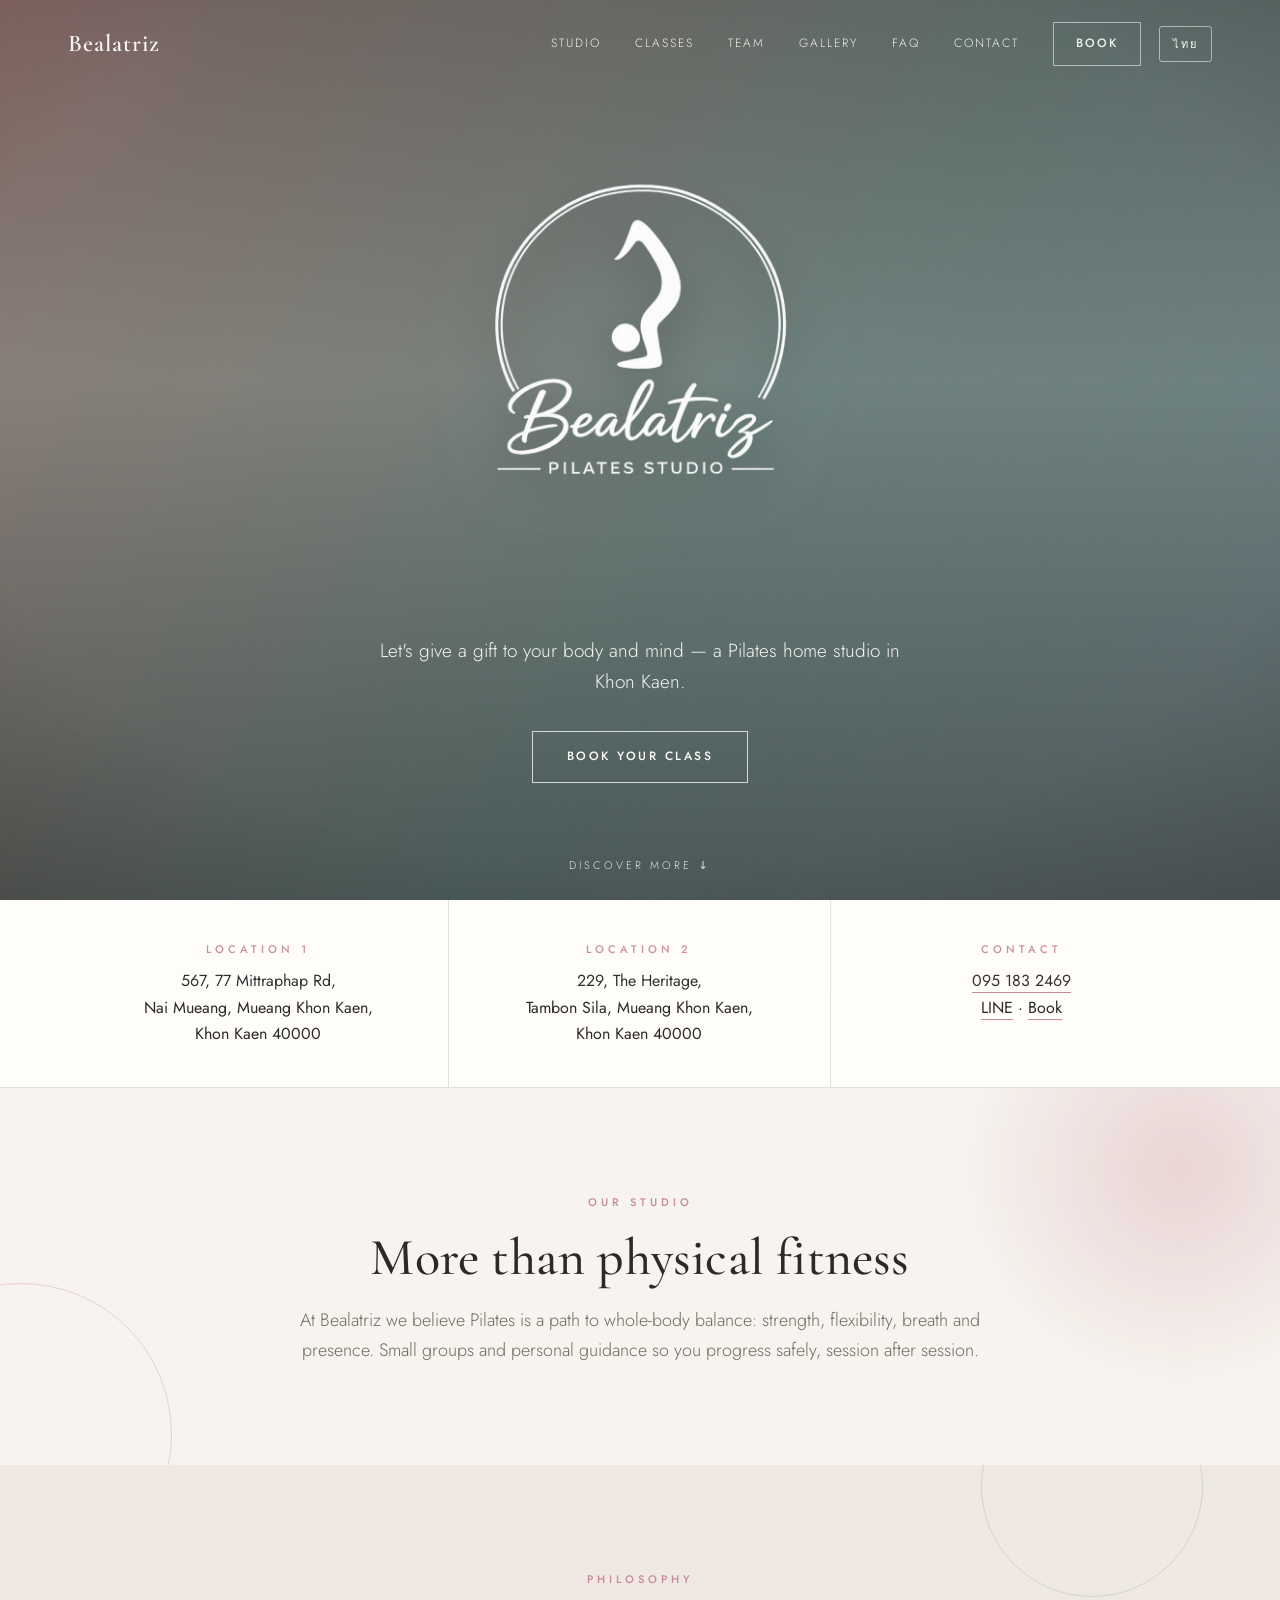
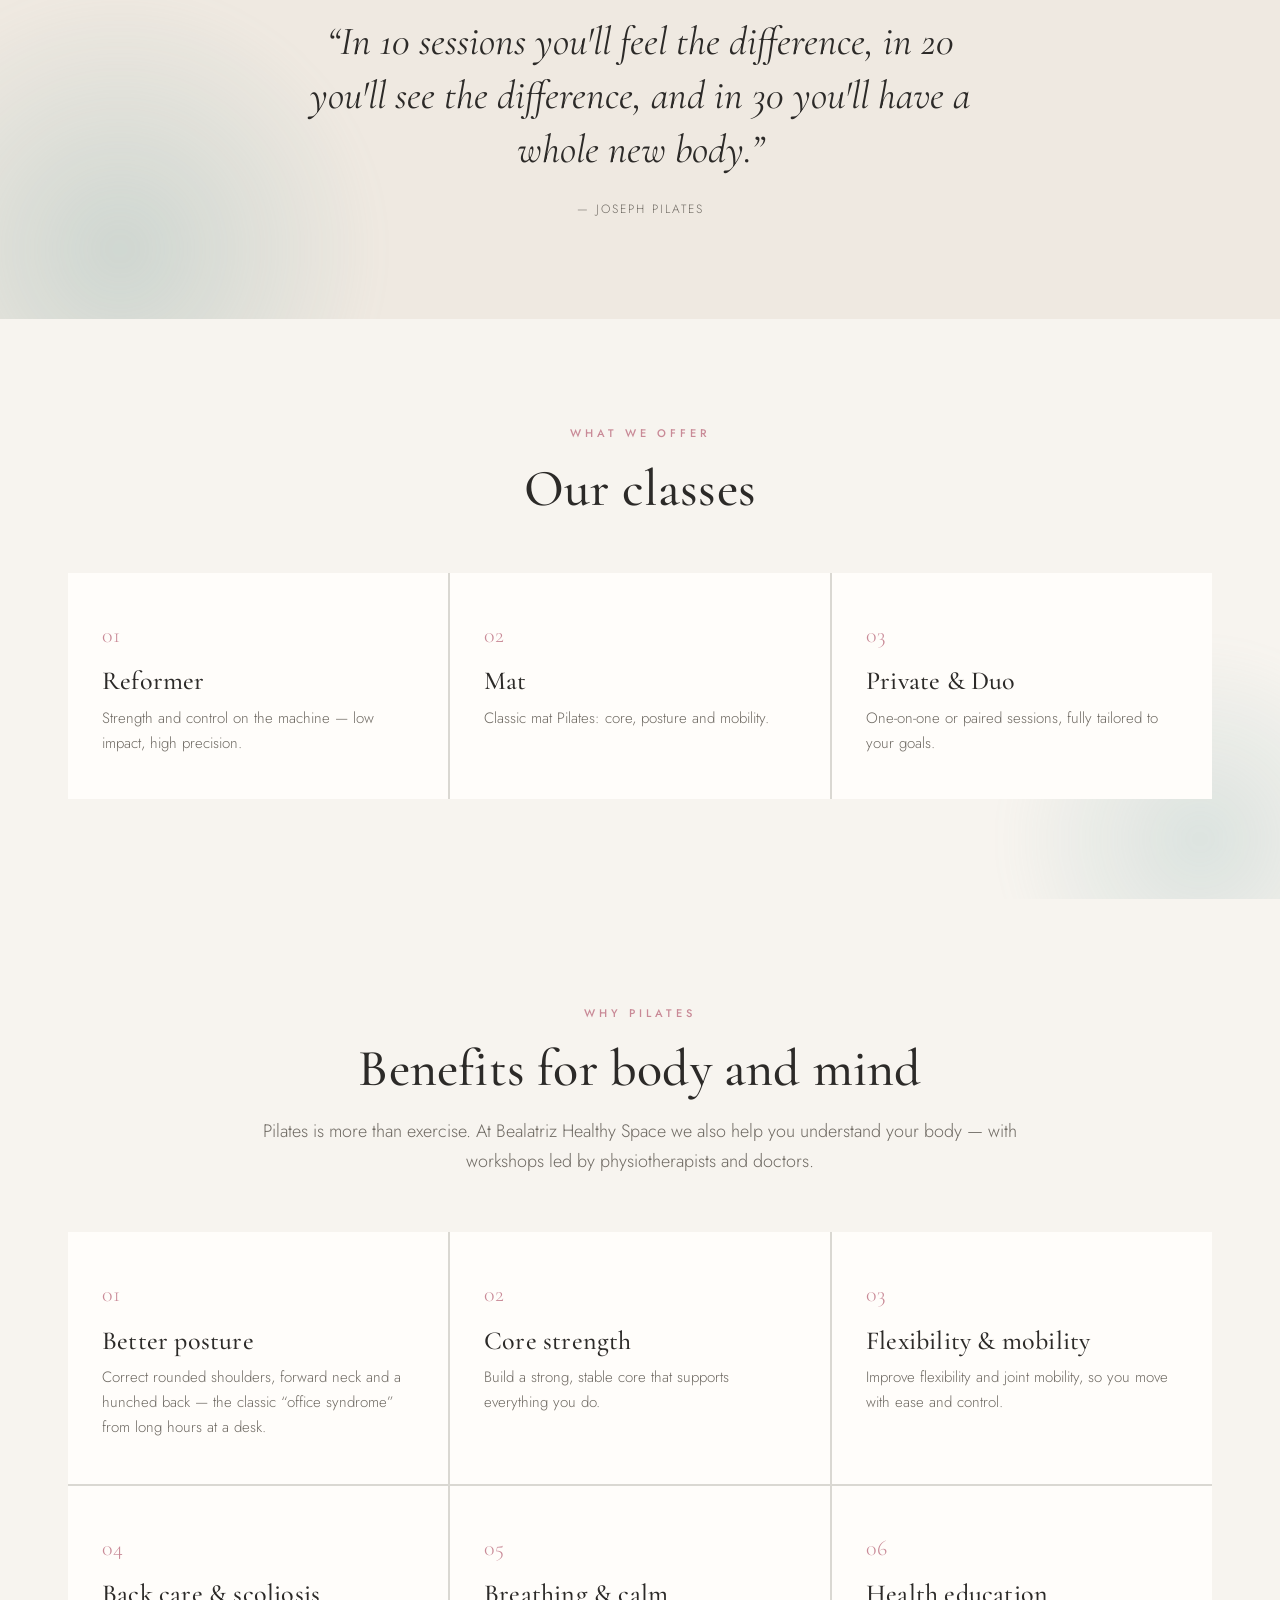
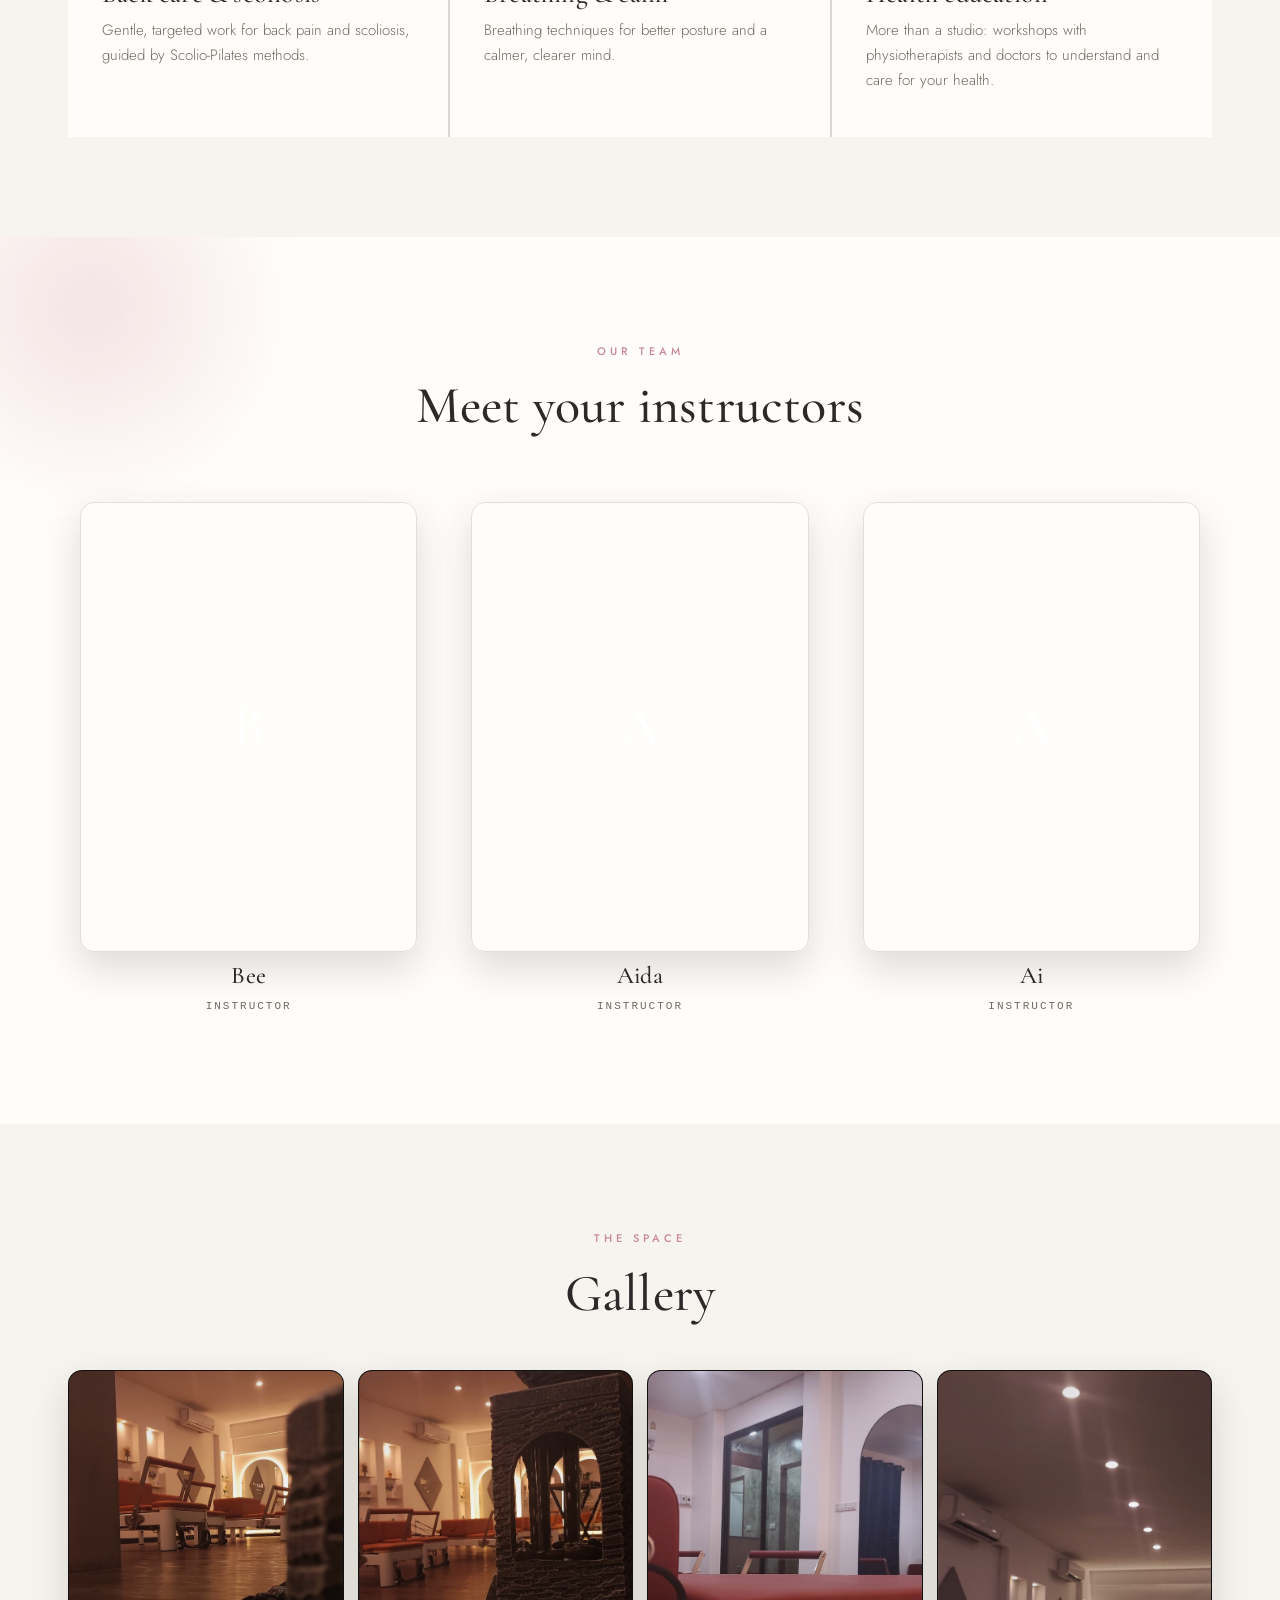
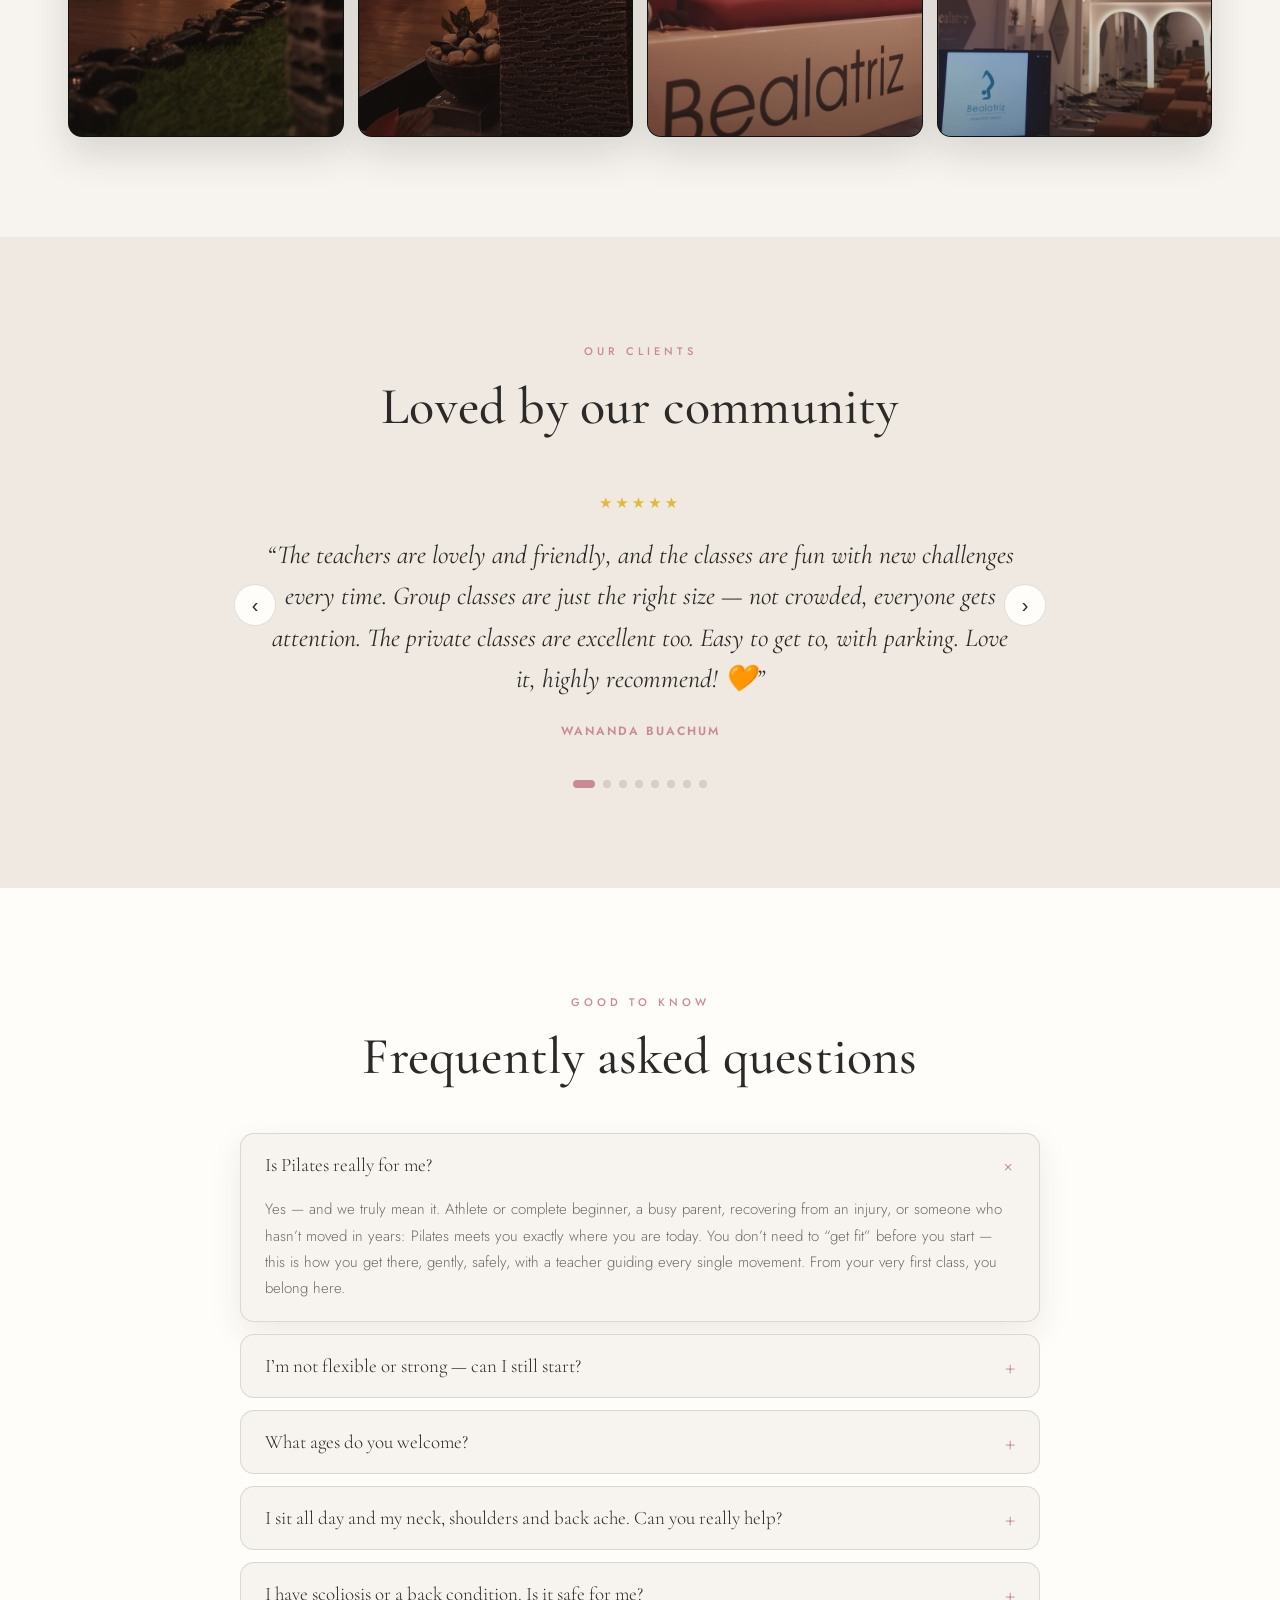
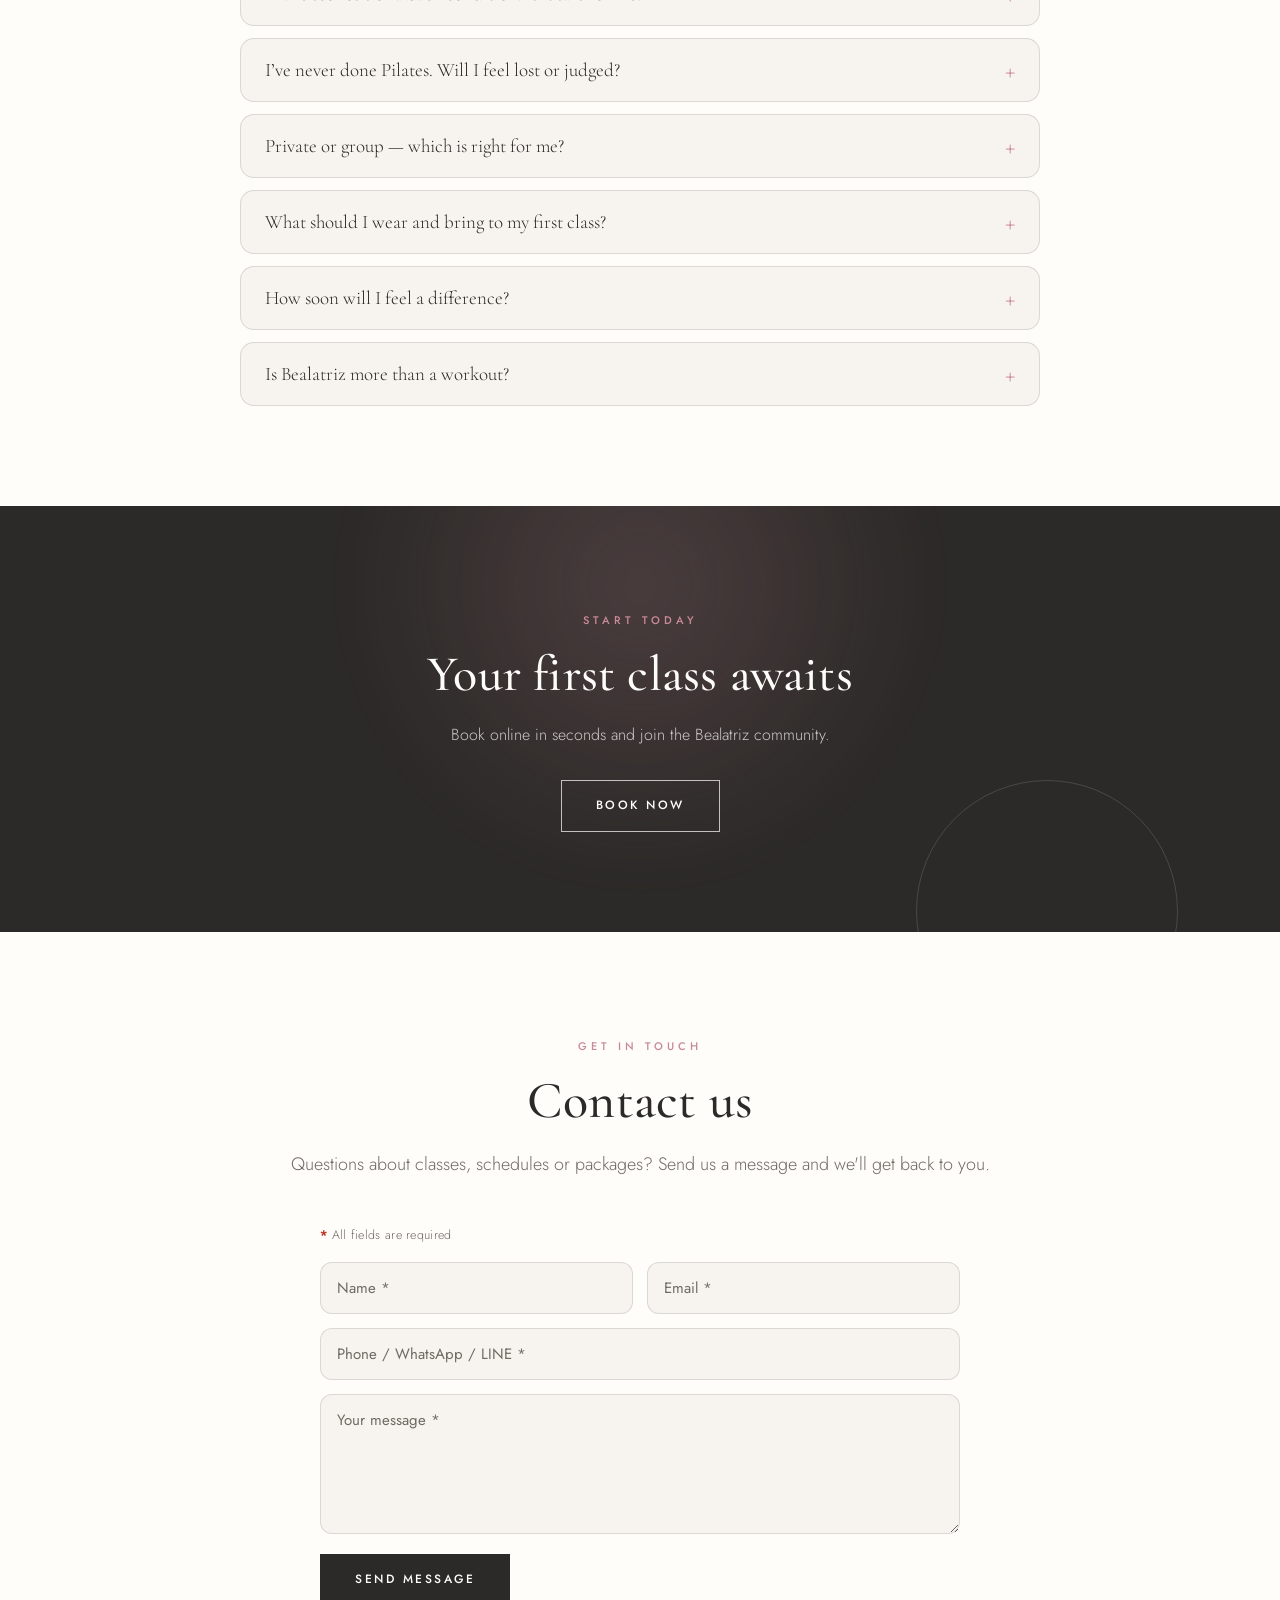
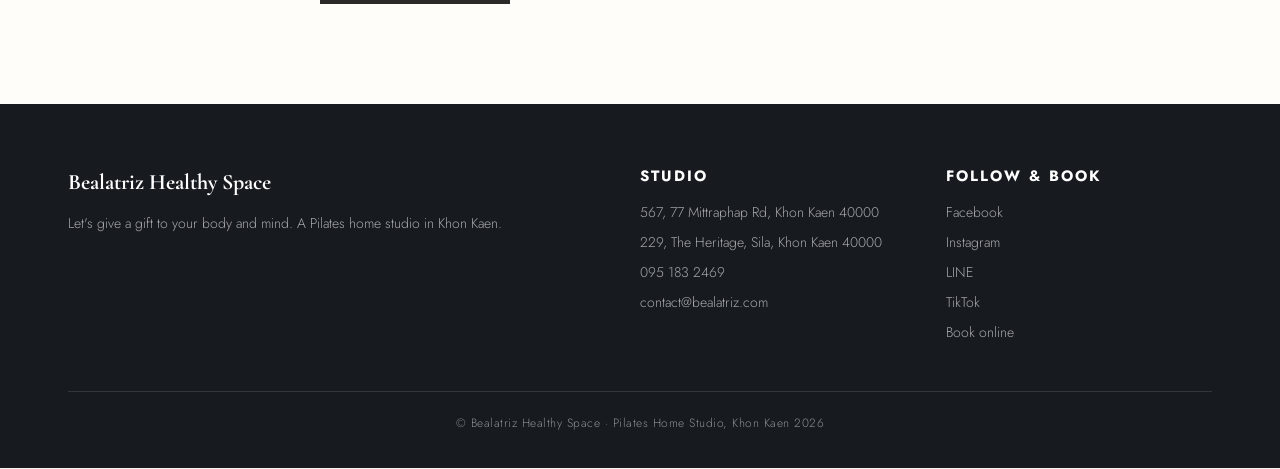
==== commit a54b4b07: "Booking: custom luxury time picker (gold chips), valid hours 9-19 excl. 13-14; native time input rem" ====
--- a/index.html
+++ b/index.html
@@ -288,11 +288,11 @@
         </div>
         <input type="email" id="bkEmail" required placeholder="Email *" data-ph-en="Email *" data-ph-th="อีเมล *">
         <input type="tel" id="bkPhone" required placeholder="Phone / WhatsApp / LINE *" data-ph-en="Phone / WhatsApp / LINE *" data-ph-th="โทรศัพท์ / WhatsApp / LINE *">
-        <p class="book-sub" style="margin:6px 0 4px" data-en="Preferred date and time *" data-th="วันและเวลาที่ต้องการ *">Preferred date and time *</p>
-        <div class="cform-row">
-          <input type="date" id="bkDate" required>
-          <input type="time" id="bkTime" required>
-        </div>
+        <p class="book-sub" style="margin:6px 0 4px" data-en="Preferred date *" data-th="วันที่ต้องการ *">Preferred date *</p>
+        <input type="date" id="bkDate" required>
+        <p class="book-sub" style="margin:12px 0 4px" data-en="Preferred time *" data-th="เวลาที่ต้องการ *">Preferred time *</p>
+        <div class="time-picker" id="bkTimes"></div>
+        <input type="hidden" id="bkTime">
         <textarea id="bkPref" rows="2" placeholder="Studio preference (optional)" data-ph-en="Studio preference (optional)" data-ph-th="สาขาที่ต้องการ (ถ้ามี)"></textarea>
         <p class="book-sub" style="margin:2px 0 10px" data-en="Have a preferred studio? Let us know here. Your instructor will confirm which studio is available for the time you choose." data-th="มีสาขาที่ต้องการไหม? แจ้งเราตรงนี้ได้เลย ผู้สอนจะยืนยันว่าสาขาไหนว่างในเวลาที่คุณเลือก">Have a preferred studio? Let us know here. Your instructor will confirm which studio is available for the time you choose.</p>
         <button type="submit" class="btn solid" id="bookGo" disabled data-en="Send booking request →" data-th="ส่งคำขอจอง →">Send booking request →</button>
--- a/css/styles.css
+++ b/css/styles.css
@@ -319,6 +319,15 @@
 #bookModal .cform input::placeholder{color:#9b8f7f;}
 #bookModal .cform input:focus{border-color:#e0be7e;box-shadow:0 0 0 3px rgba(224,190,126,.18);background:rgba(255,255,255,.06);}
 #bookModal .cform input:user-invalid{border-color:#c76b6b;box-shadow:0 0 0 3px rgba(199,107,107,.14);}
+/* Selectores de fecha/hora en estilo luxury (popup oscuro + icono dorado) */
+#bookModal .cform input[type="date"],#bookModal .cform input[type="time"]{color-scheme:dark;font-family:inherit;letter-spacing:.3px;}
+#bookModal .cform input[type="date"]::-webkit-calendar-picker-indicator,#bookModal .cform input[type="time"]::-webkit-calendar-picker-indicator{filter:invert(78%) sepia(28%) saturate(560%) hue-rotate(2deg) brightness(95%);opacity:.9;cursor:pointer;padding-left:6px;}
+#bookModal .cform input[type="date"]:hover::-webkit-calendar-picker-indicator,#bookModal .cform input[type="time"]:hover::-webkit-calendar-picker-indicator{opacity:1;}
+/* Picker de horario custom (chips dorados) */
+#bookModal .time-picker{display:flex;flex-wrap:wrap;gap:8px;margin:2px 0 4px;}
+#bookModal .time-chip{font-family:inherit;font-size:14px;color:#e8dfce;background:rgba(255,255,255,.05);border:1px solid rgba(224,190,126,.28);border-radius:10px;padding:9px 15px;cursor:pointer;transition:border-color .2s,background .2s,transform .12s;}
+#bookModal .time-chip:hover{border-color:rgba(232,202,140,.7);background:rgba(255,255,255,.09);}
+#bookModal .time-chip.on{background:linear-gradient(135deg,#efd7a0,#d3ad6a);color:#241c12;border-color:#efd7a0;font-weight:700;box-shadow:0 6px 16px rgba(211,173,106,.32);}
 #bookModal .req{color:#e8ca8c;}
 /* Botón dorado */
 #bookModal .cform .btn.solid{align-self:stretch;width:100%;text-align:center;margin-top:12px;border:none;color:#241c12;background:linear-gradient(135deg,#efd7a0 0%,#d3ad6a 100%);box-shadow:0 12px 30px rgba(211,173,106,.3);transition:filter .3s,box-shadow .3s,transform .2s;}
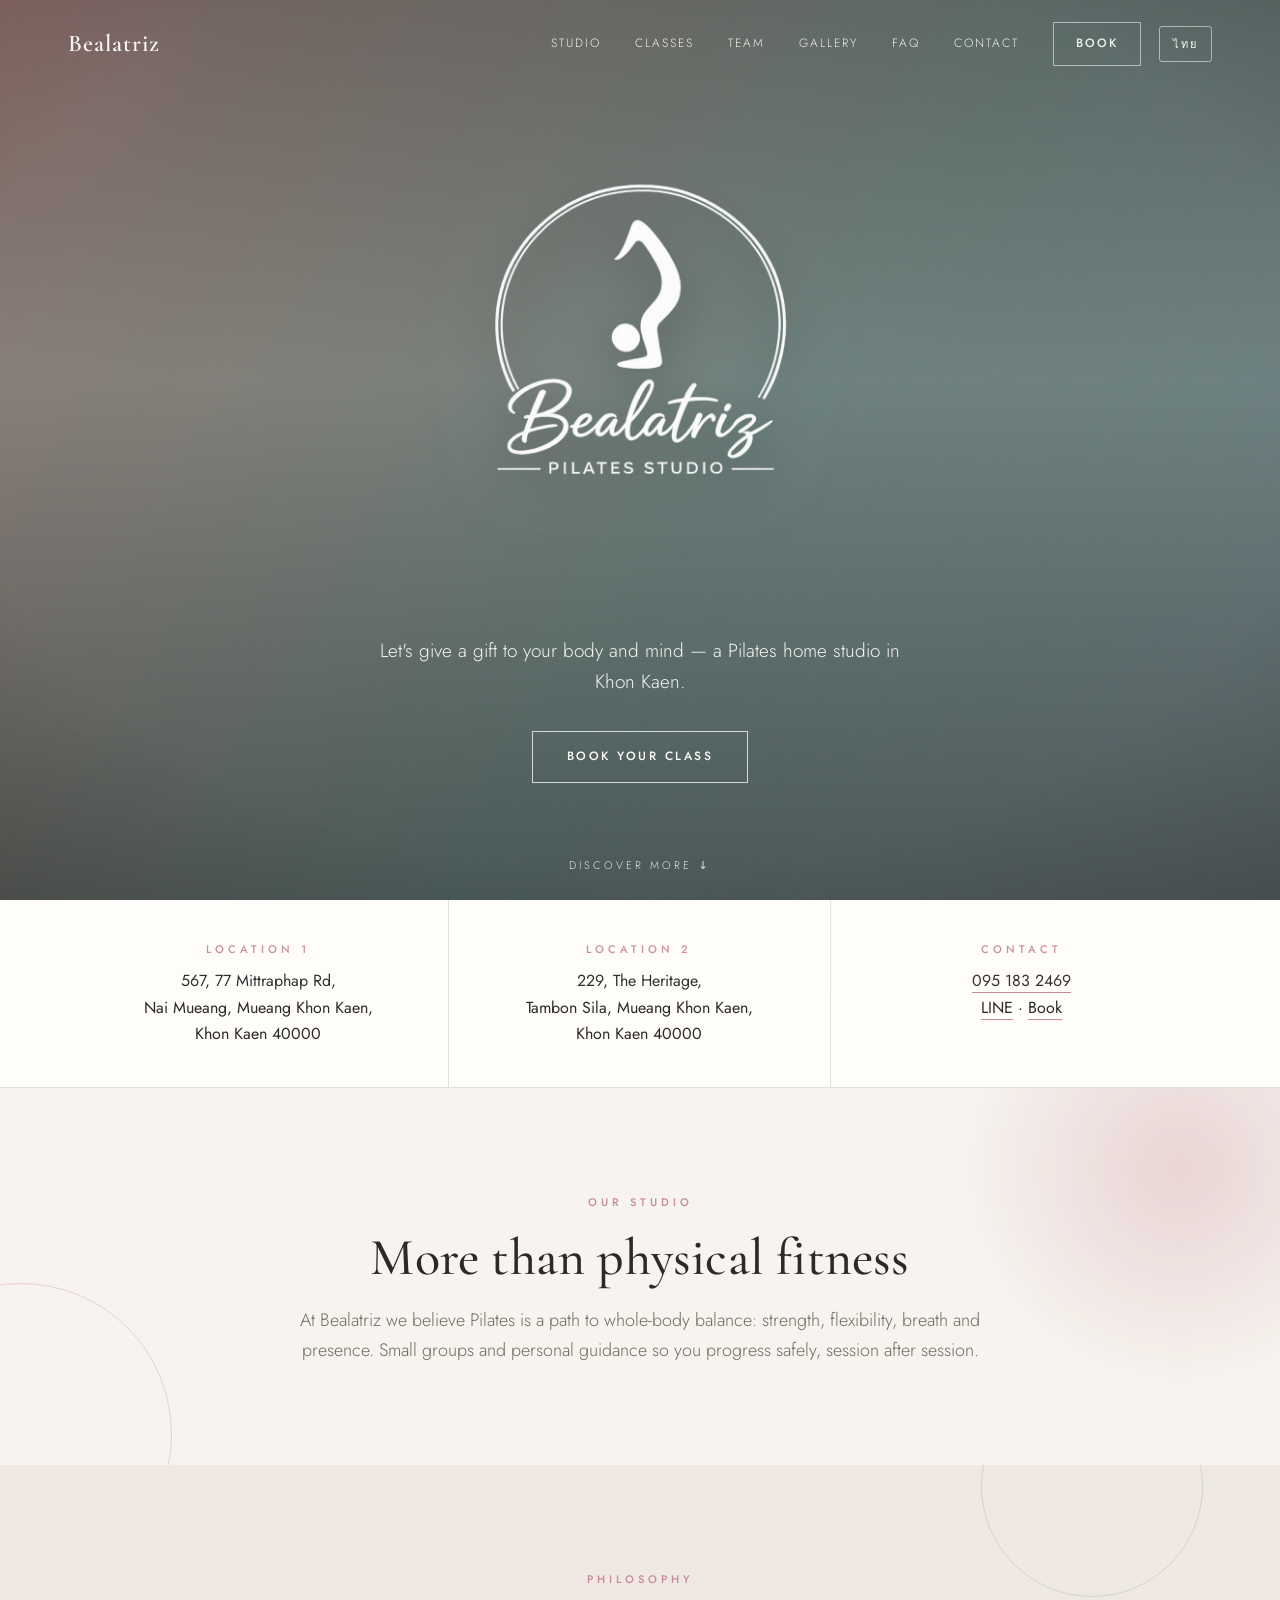
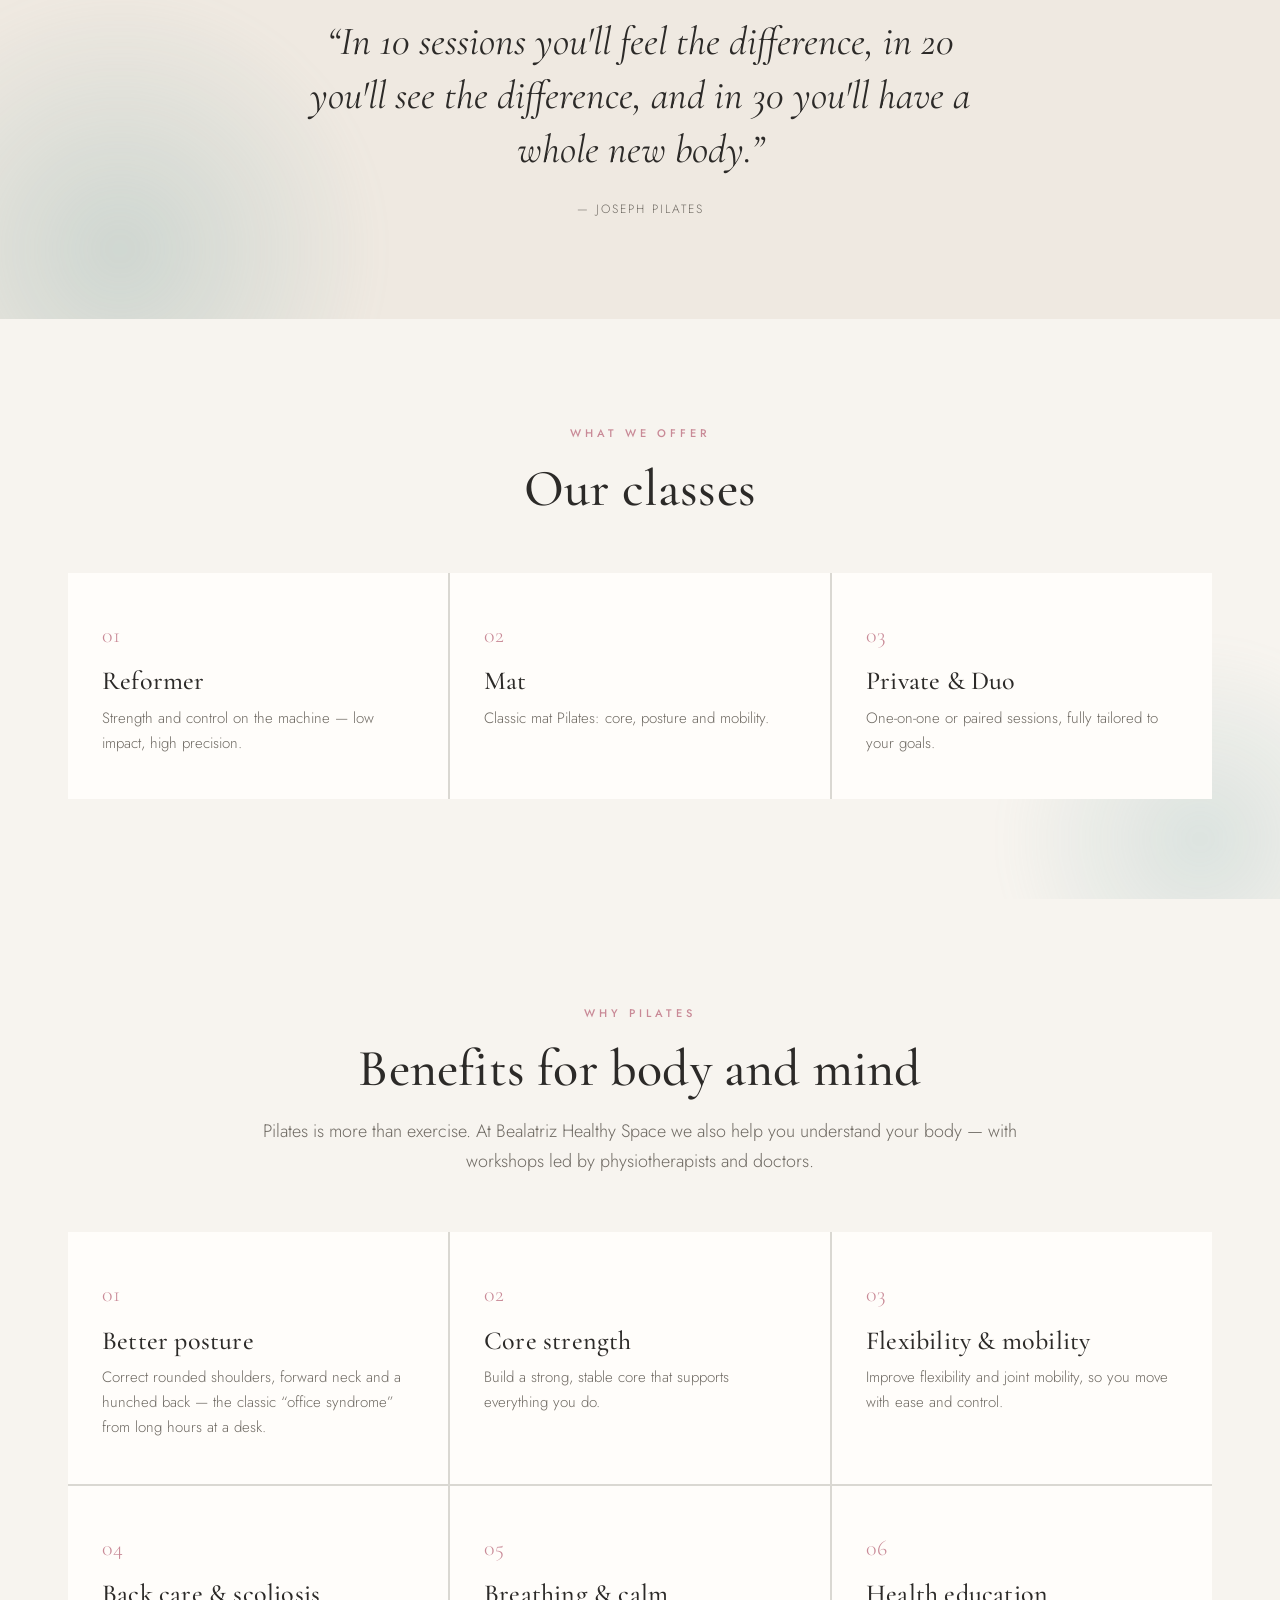
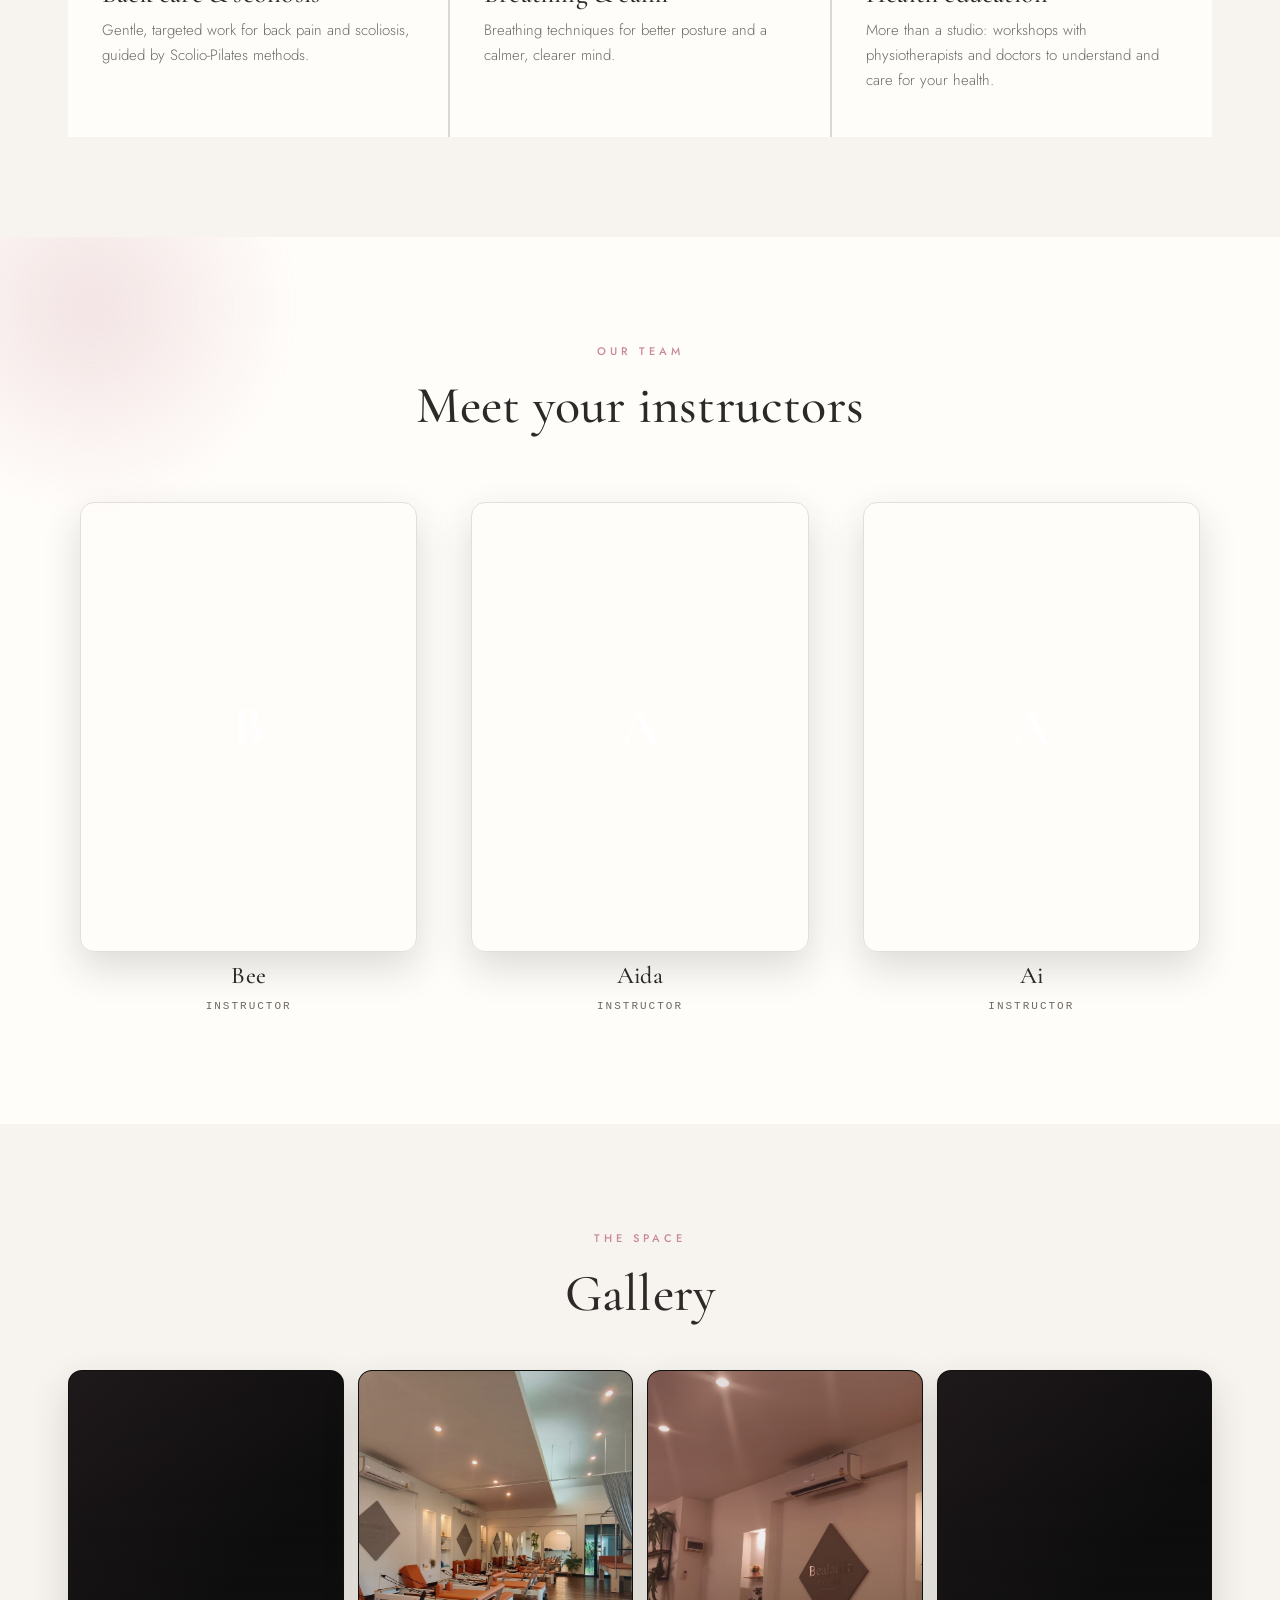
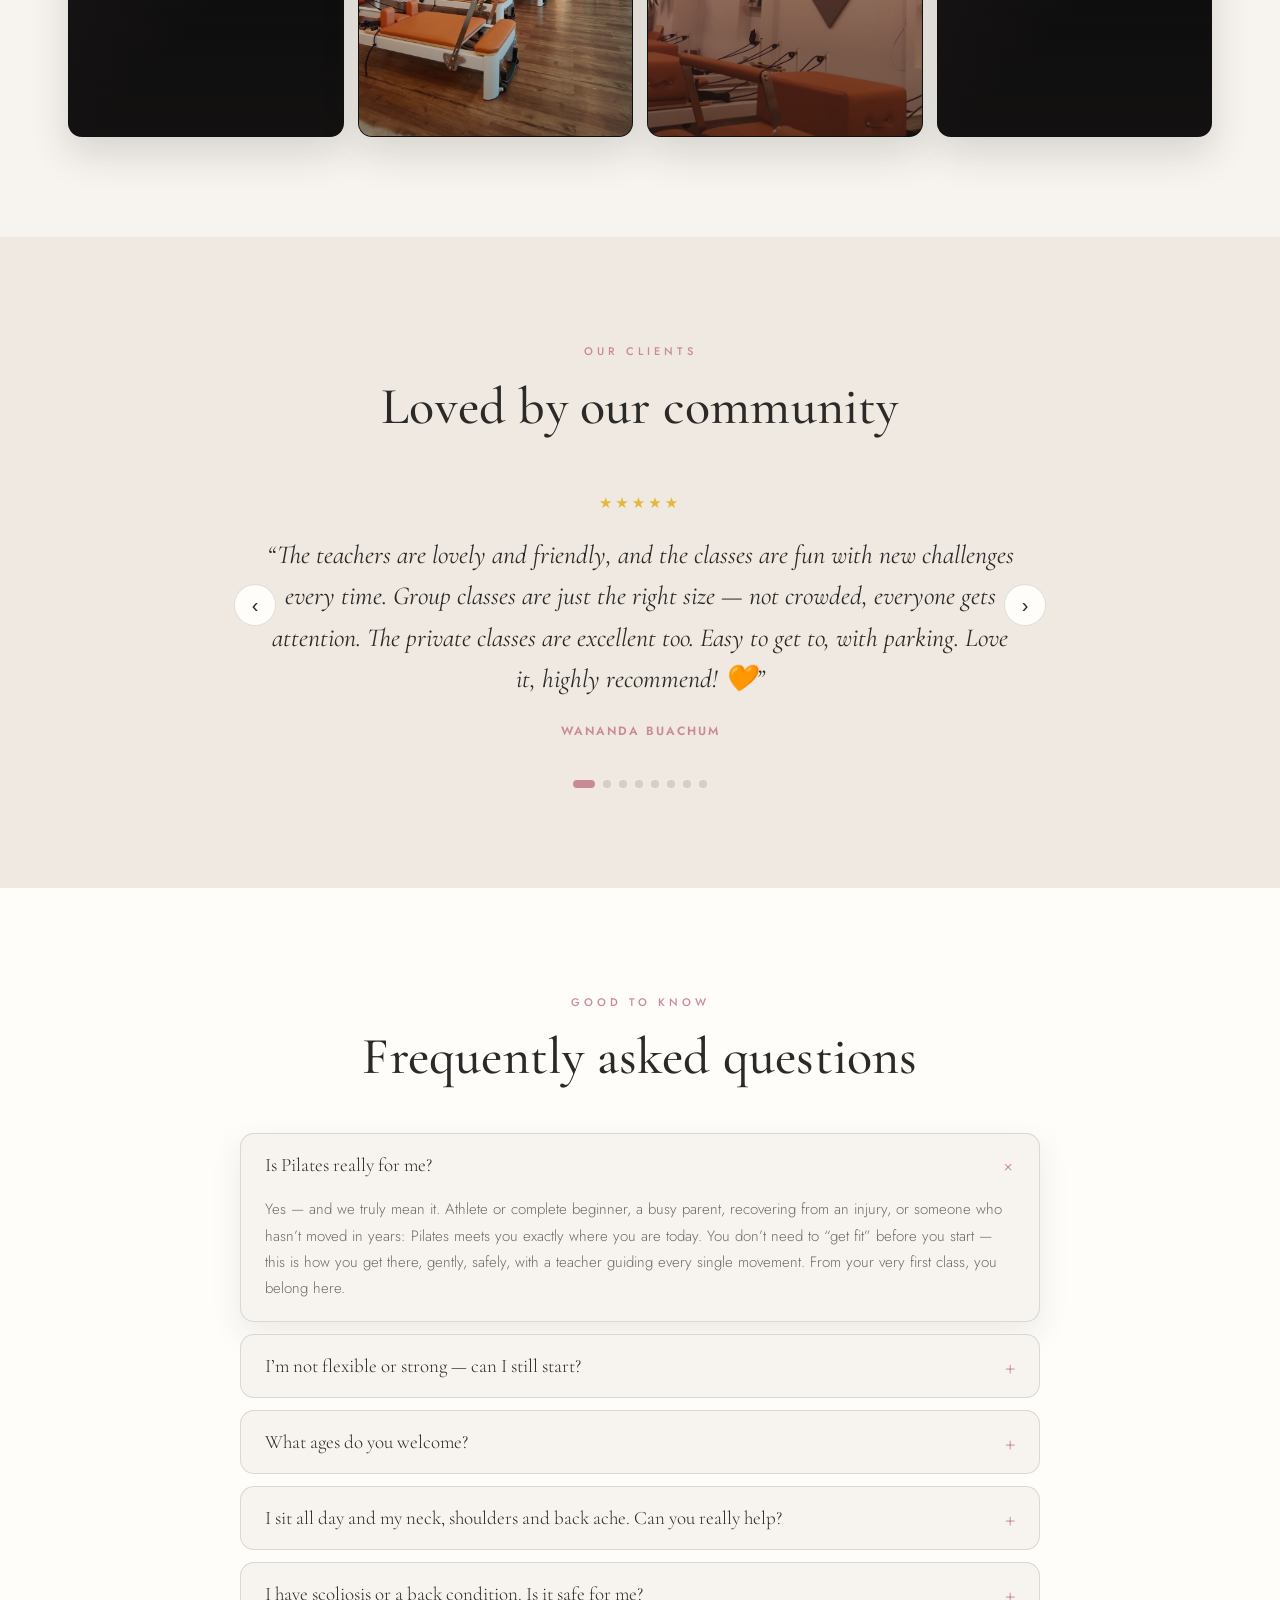
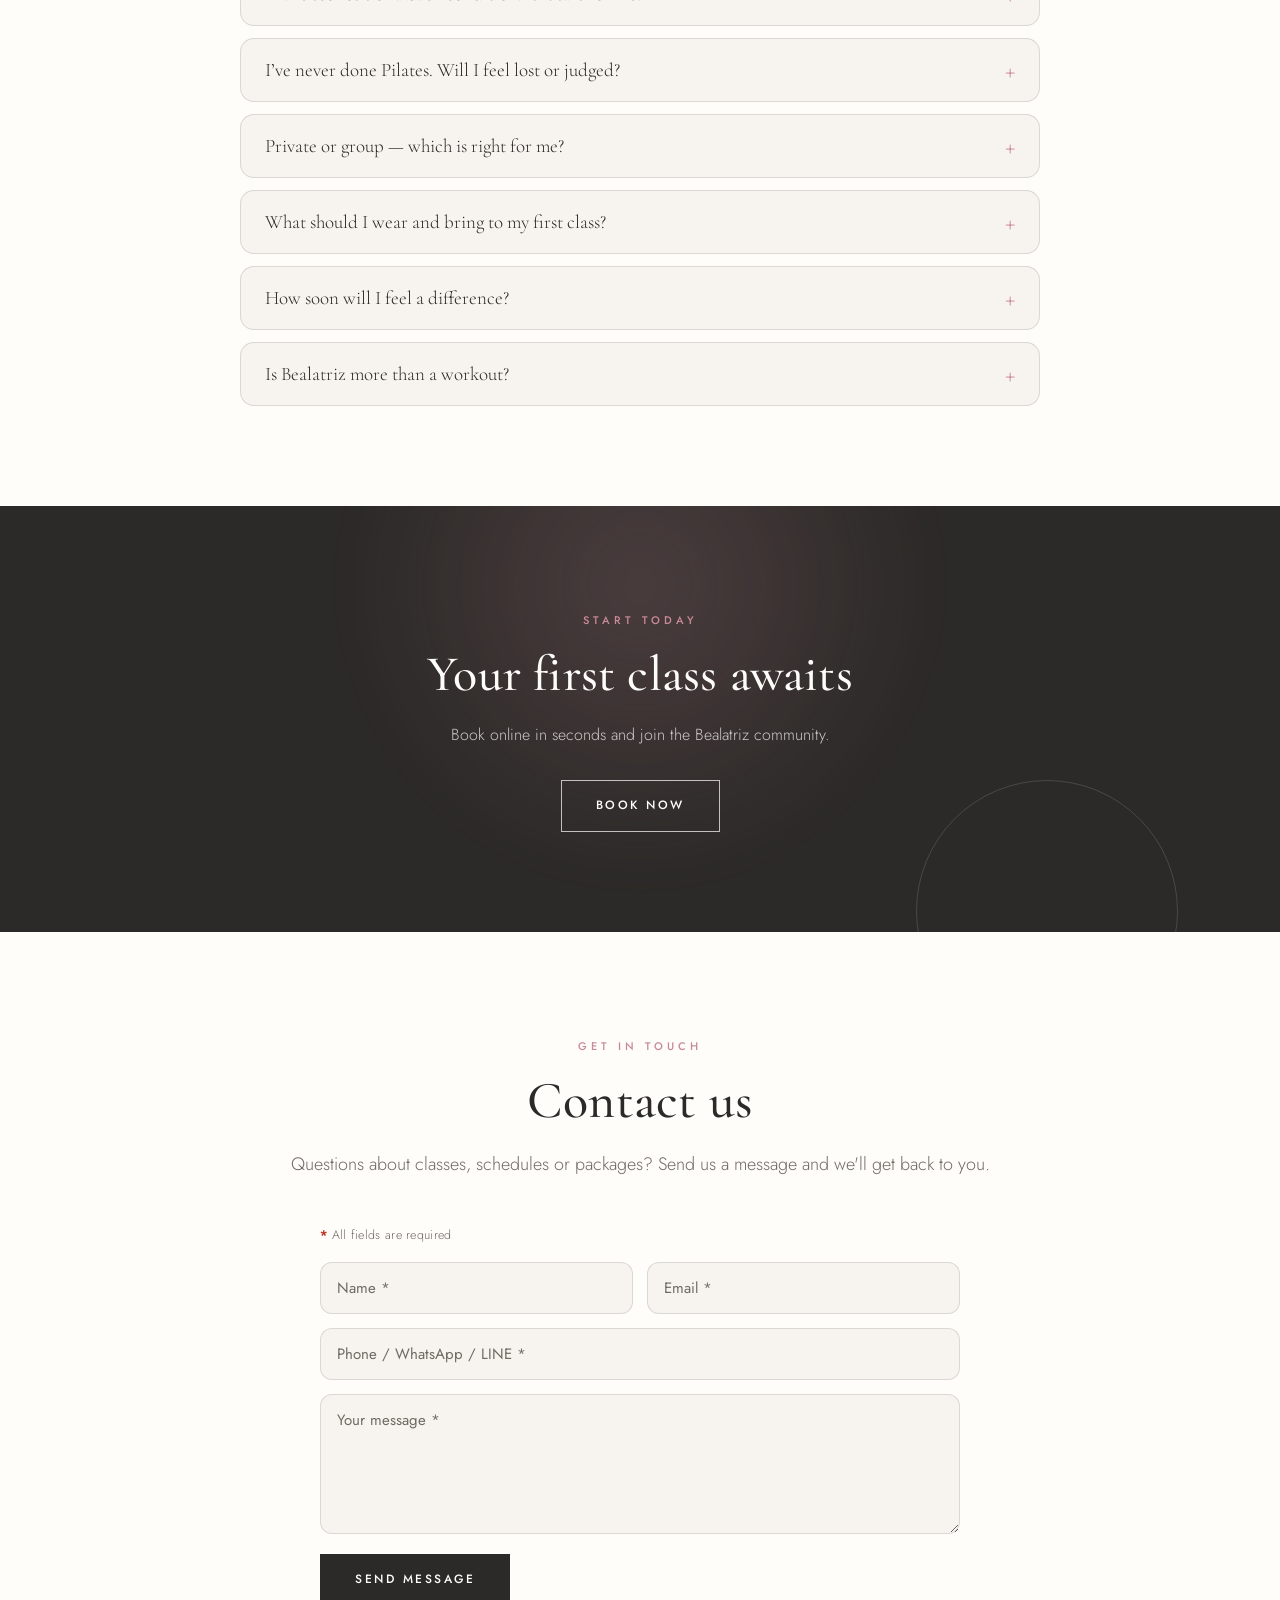
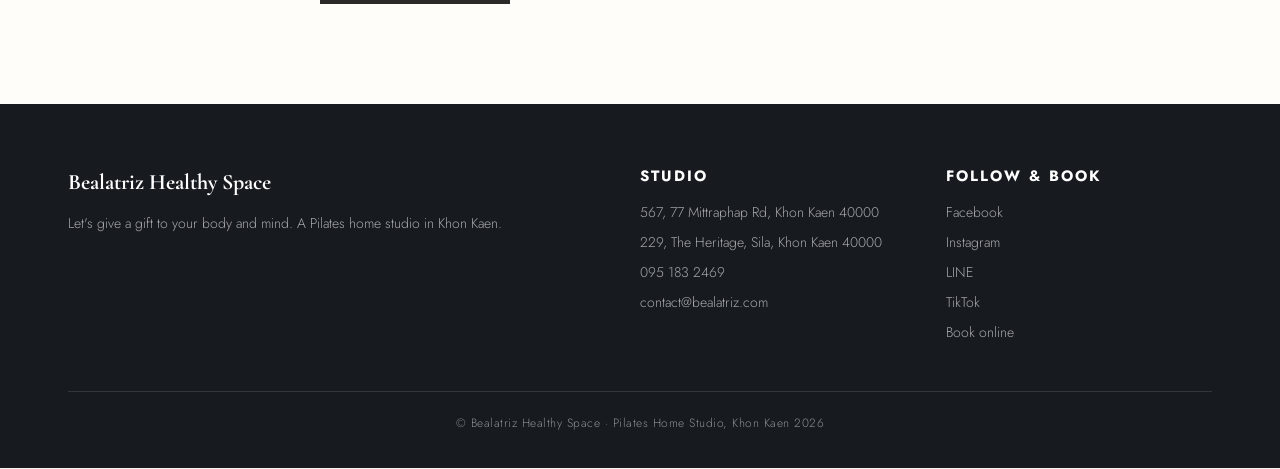
==== commit 0a558aca: "Booking: custom luxury date calendar (dark+gold) replacing native picker; add 19:00 slot" ====
--- a/index.html
+++ b/index.html
@@ -289,7 +289,9 @@
         <input type="email" id="bkEmail" required placeholder="Email *" data-ph-en="Email *" data-ph-th="อีเมล *">
         <input type="tel" id="bkPhone" required placeholder="Phone / WhatsApp / LINE *" data-ph-en="Phone / WhatsApp / LINE *" data-ph-th="โทรศัพท์ / WhatsApp / LINE *">
         <p class="book-sub" style="margin:6px 0 4px" data-en="Preferred date *" data-th="วันที่ต้องการ *">Preferred date *</p>
-        <input type="date" id="bkDate" required>
+        <div class="date-field" id="bkDateField" tabindex="0"><span id="bkDateLabel">Choose a date</span><span class="date-ico">▾</span></div>
+        <div class="date-cal" id="bkCal" hidden></div>
+        <input type="hidden" id="bkDate">
         <p class="book-sub" style="margin:12px 0 4px" data-en="Preferred time *" data-th="เวลาที่ต้องการ *">Preferred time *</p>
         <div class="time-picker" id="bkTimes"></div>
         <input type="hidden" id="bkTime">
--- a/css/styles.css
+++ b/css/styles.css
@@ -328,6 +328,24 @@
 #bookModal .time-chip{font-family:inherit;font-size:14px;color:#e8dfce;background:rgba(255,255,255,.05);border:1px solid rgba(224,190,126,.28);border-radius:10px;padding:9px 15px;cursor:pointer;transition:border-color .2s,background .2s,transform .12s;}
 #bookModal .time-chip:hover{border-color:rgba(232,202,140,.7);background:rgba(255,255,255,.09);}
 #bookModal .time-chip.on{background:linear-gradient(135deg,#efd7a0,#d3ad6a);color:#241c12;border-color:#efd7a0;font-weight:700;box-shadow:0 6px 16px rgba(211,173,106,.32);}
+/* Calendario custom (fecha) en estilo luxury */
+#bookModal .date-field{display:flex;justify-content:space-between;align-items:center;cursor:pointer;background:rgba(255,255,255,.045);border:1px solid rgba(255,255,255,.14);color:#f2ebe0;border-radius:12px;padding:14px 16px;font-size:15px;transition:border-color .2s;}
+#bookModal .date-field:hover{border-color:rgba(224,190,126,.55);}
+#bookModal .date-ico{color:#e0be7e;font-size:12px;}
+#bookModal .date-cal[hidden]{display:none;}
+#bookModal .date-cal{margin-top:8px;background:linear-gradient(165deg,#241f20,#171213);border:1px solid rgba(224,190,126,.28);border-radius:14px;padding:12px;box-shadow:0 22px 50px rgba(0,0,0,.5);}
+#bookModal .cal-hd{display:flex;align-items:center;justify-content:space-between;margin-bottom:8px;}
+#bookModal .cal-my{font-family:var(--serif);font-size:18px;color:#f6f0e6;}
+#bookModal .cal-nav{background:none;border:none;color:#e0be7e;font-size:24px;line-height:1;cursor:pointer;padding:0 8px;}
+#bookModal .cal-dows{display:grid;grid-template-columns:repeat(7,1fr);gap:2px;margin-bottom:4px;}
+#bookModal .cal-dows span{text-align:center;font-size:11px;color:#a99d8c;}
+#bookModal .cal-grid{display:grid;grid-template-columns:repeat(7,1fr);gap:3px;}
+#bookModal .cal-day{aspect-ratio:1;display:flex;align-items:center;justify-content:center;border:none;background:none;color:#e8dfce;font:inherit;font-size:14px;border-radius:9px;cursor:pointer;transition:background .15s;}
+#bookModal .cal-day.empty{visibility:hidden;}
+#bookModal button.cal-day:hover{background:rgba(224,190,126,.18);}
+#bookModal .cal-day.today{box-shadow:inset 0 0 0 1px rgba(224,190,126,.5);}
+#bookModal .cal-day.sel{background:linear-gradient(135deg,#efd7a0,#d3ad6a);color:#241c12;font-weight:700;}
+#bookModal .cal-day.past{color:#5c554b;cursor:default;}
 #bookModal .req{color:#e8ca8c;}
 /* Botón dorado */
 #bookModal .cform .btn.solid{align-self:stretch;width:100%;text-align:center;margin-top:12px;border:none;color:#241c12;background:linear-gradient(135deg,#efd7a0 0%,#d3ad6a 100%);box-shadow:0 12px 30px rgba(211,173,106,.3);transition:filter .3s,box-shadow .3s,transform .2s;}
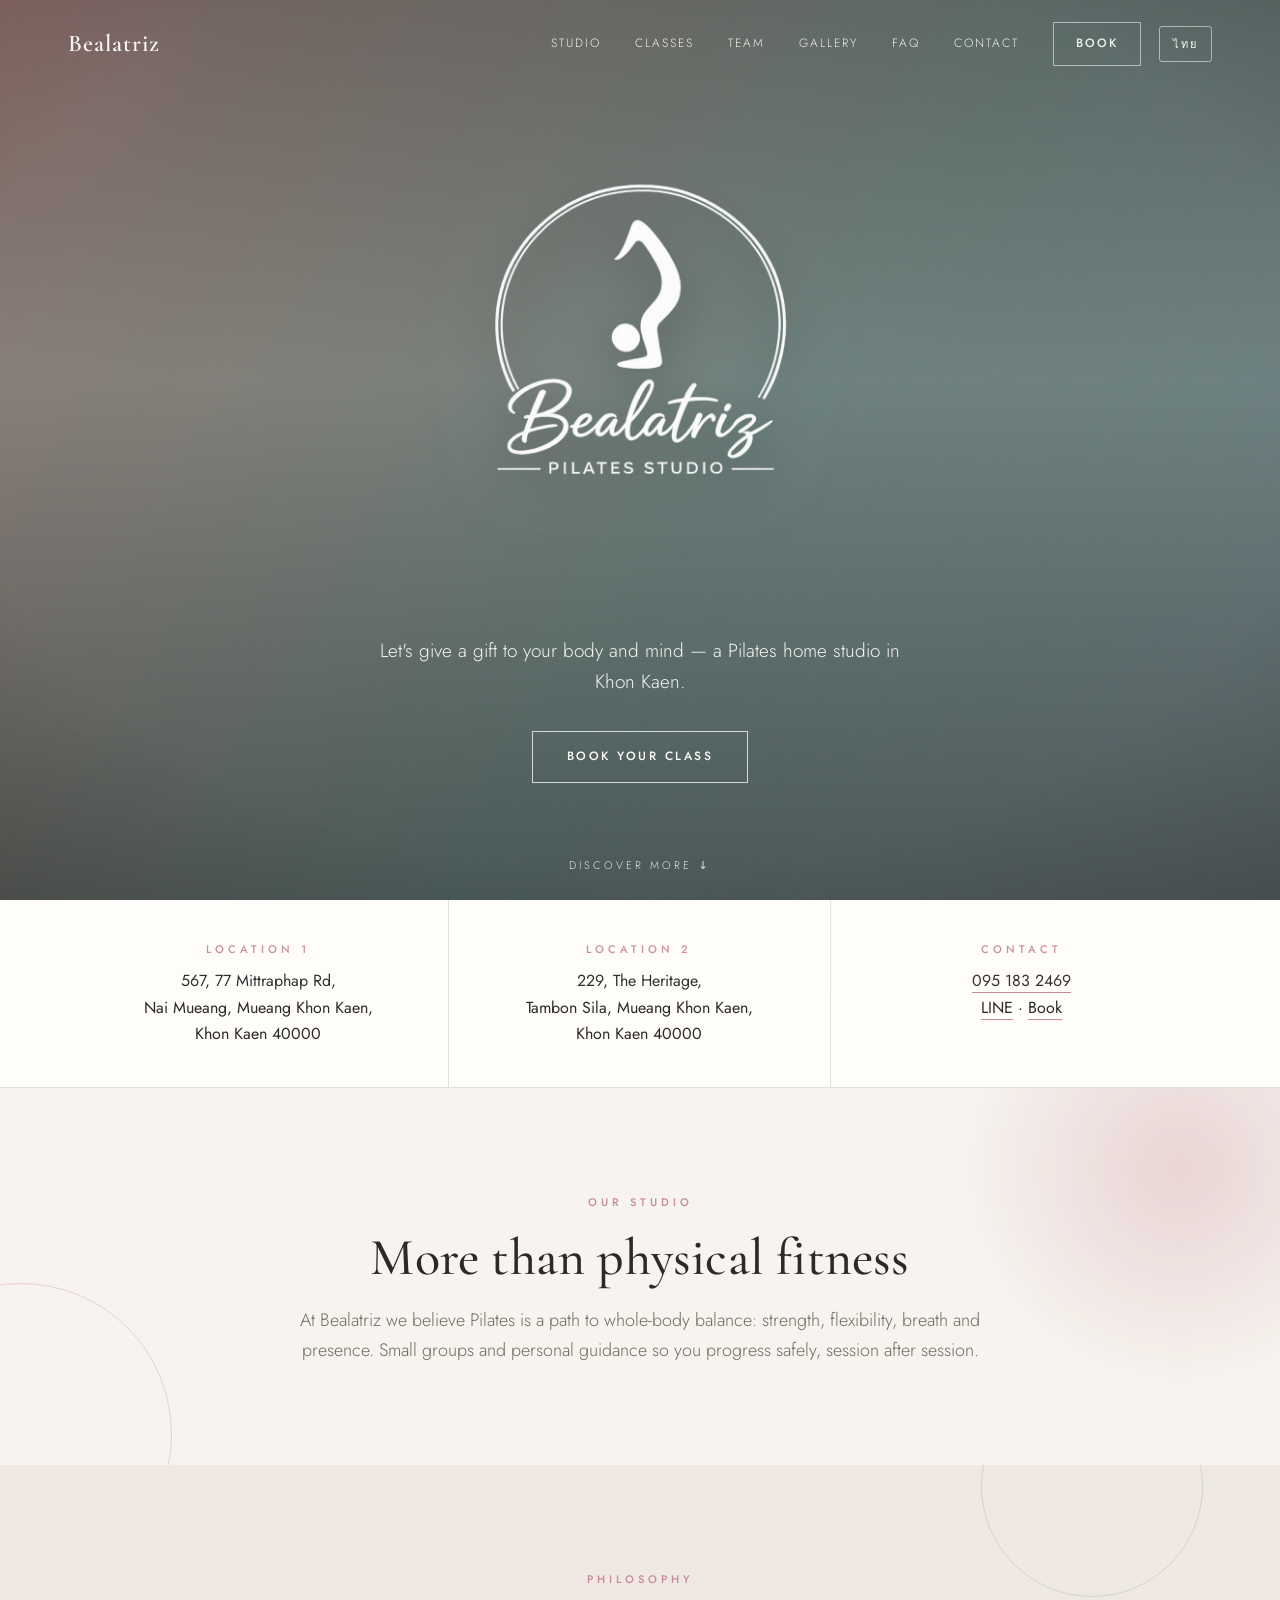
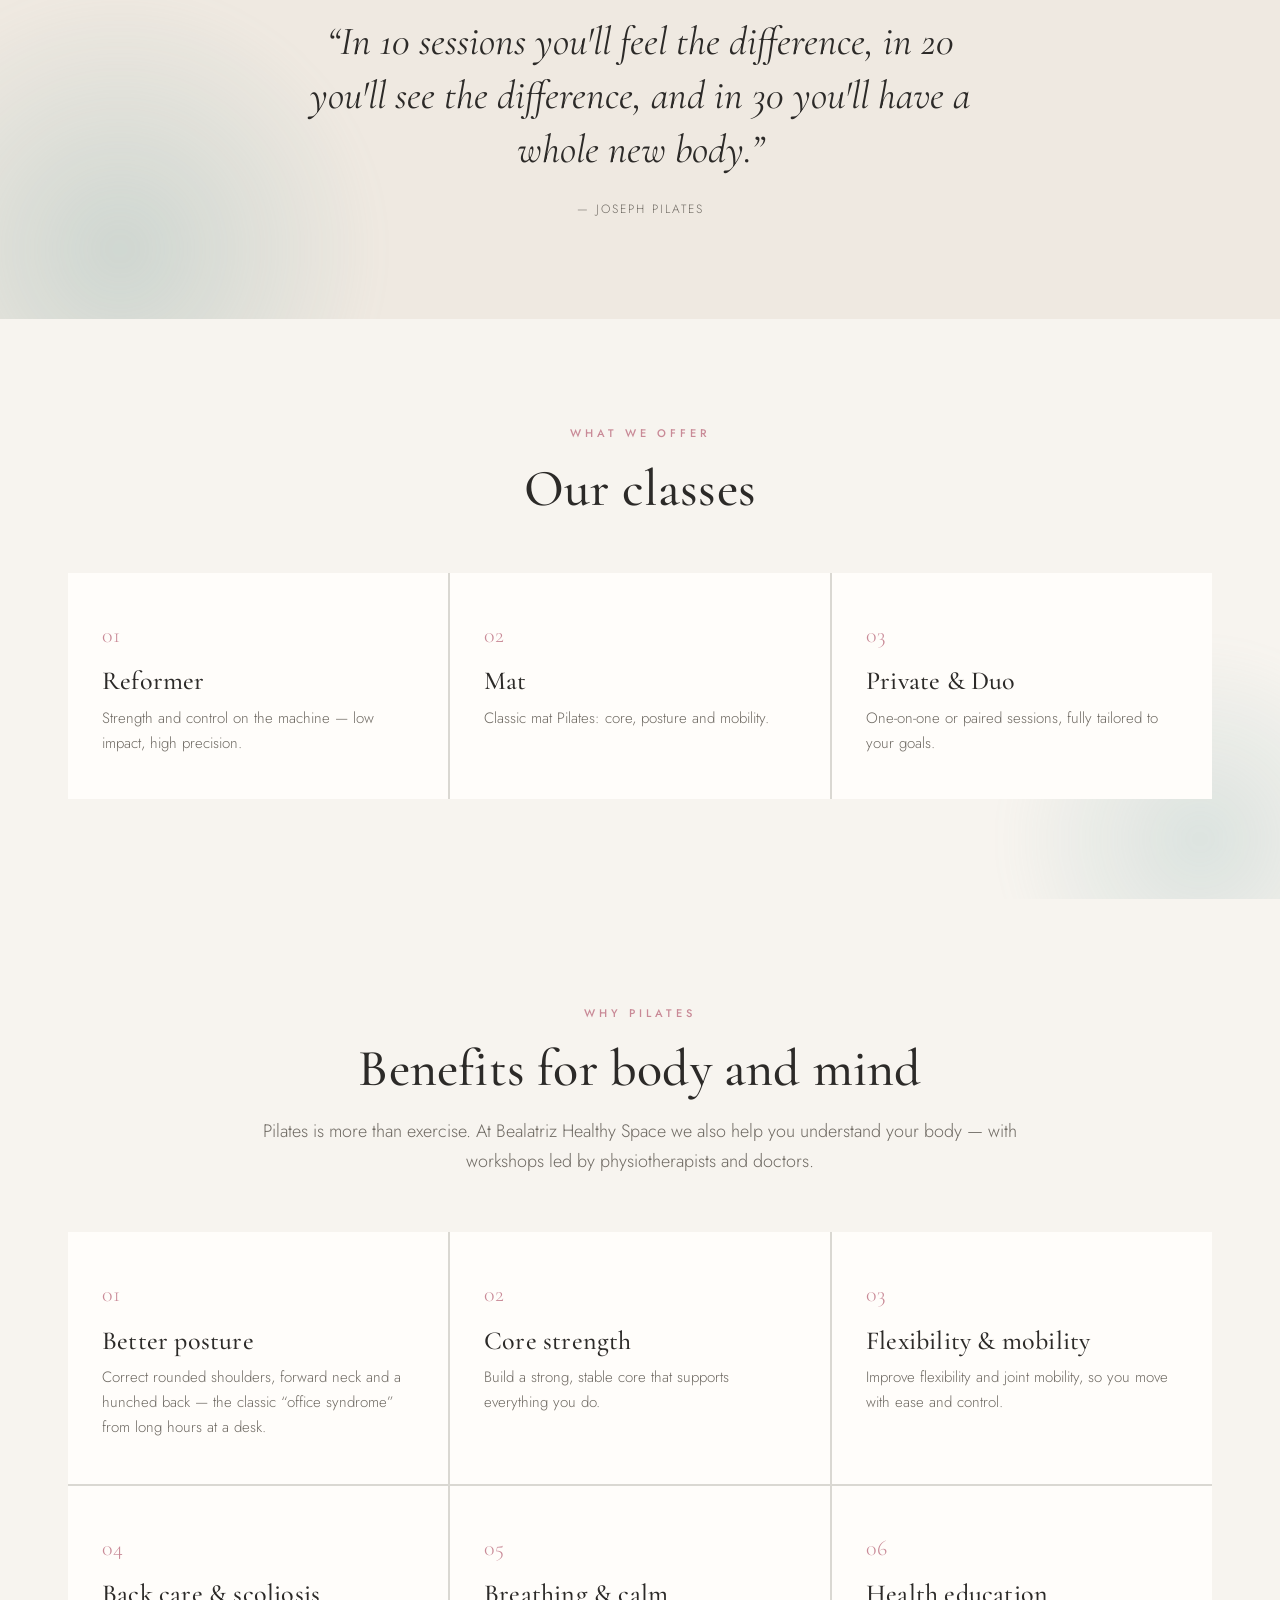
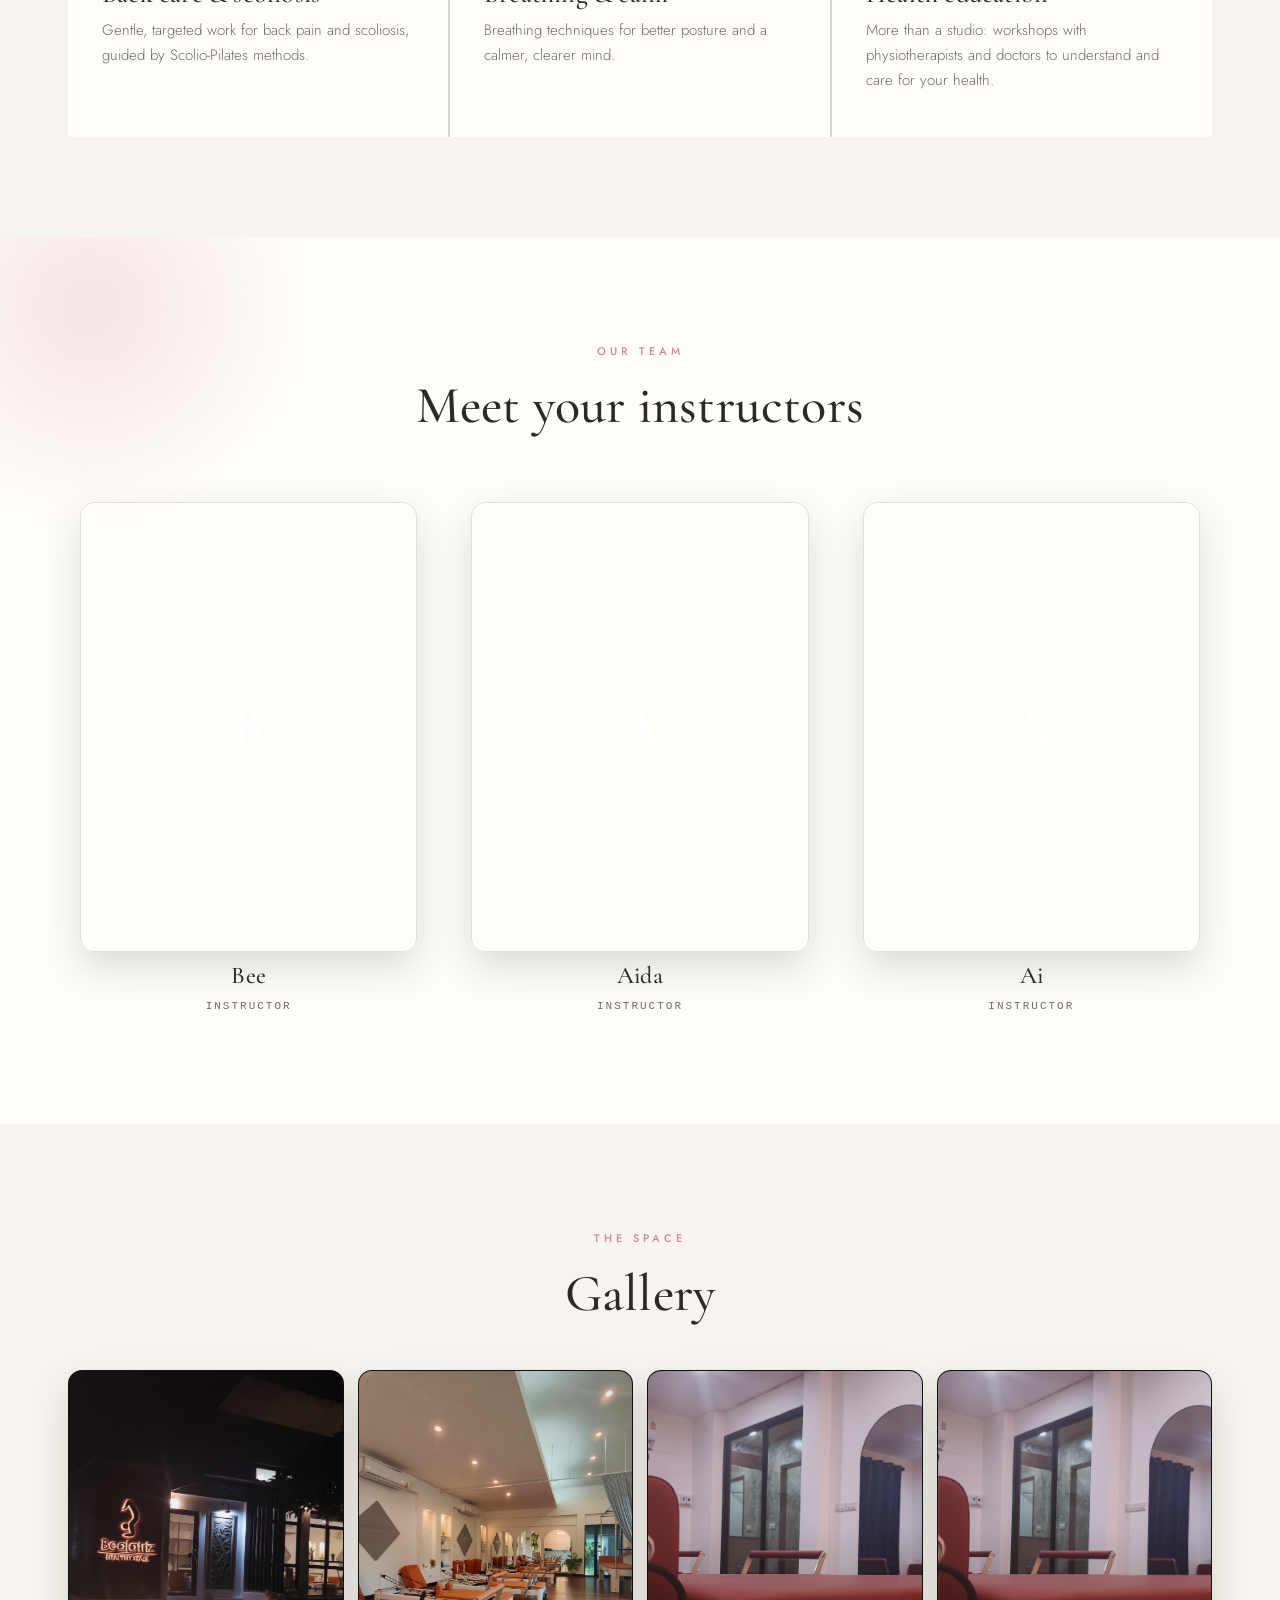
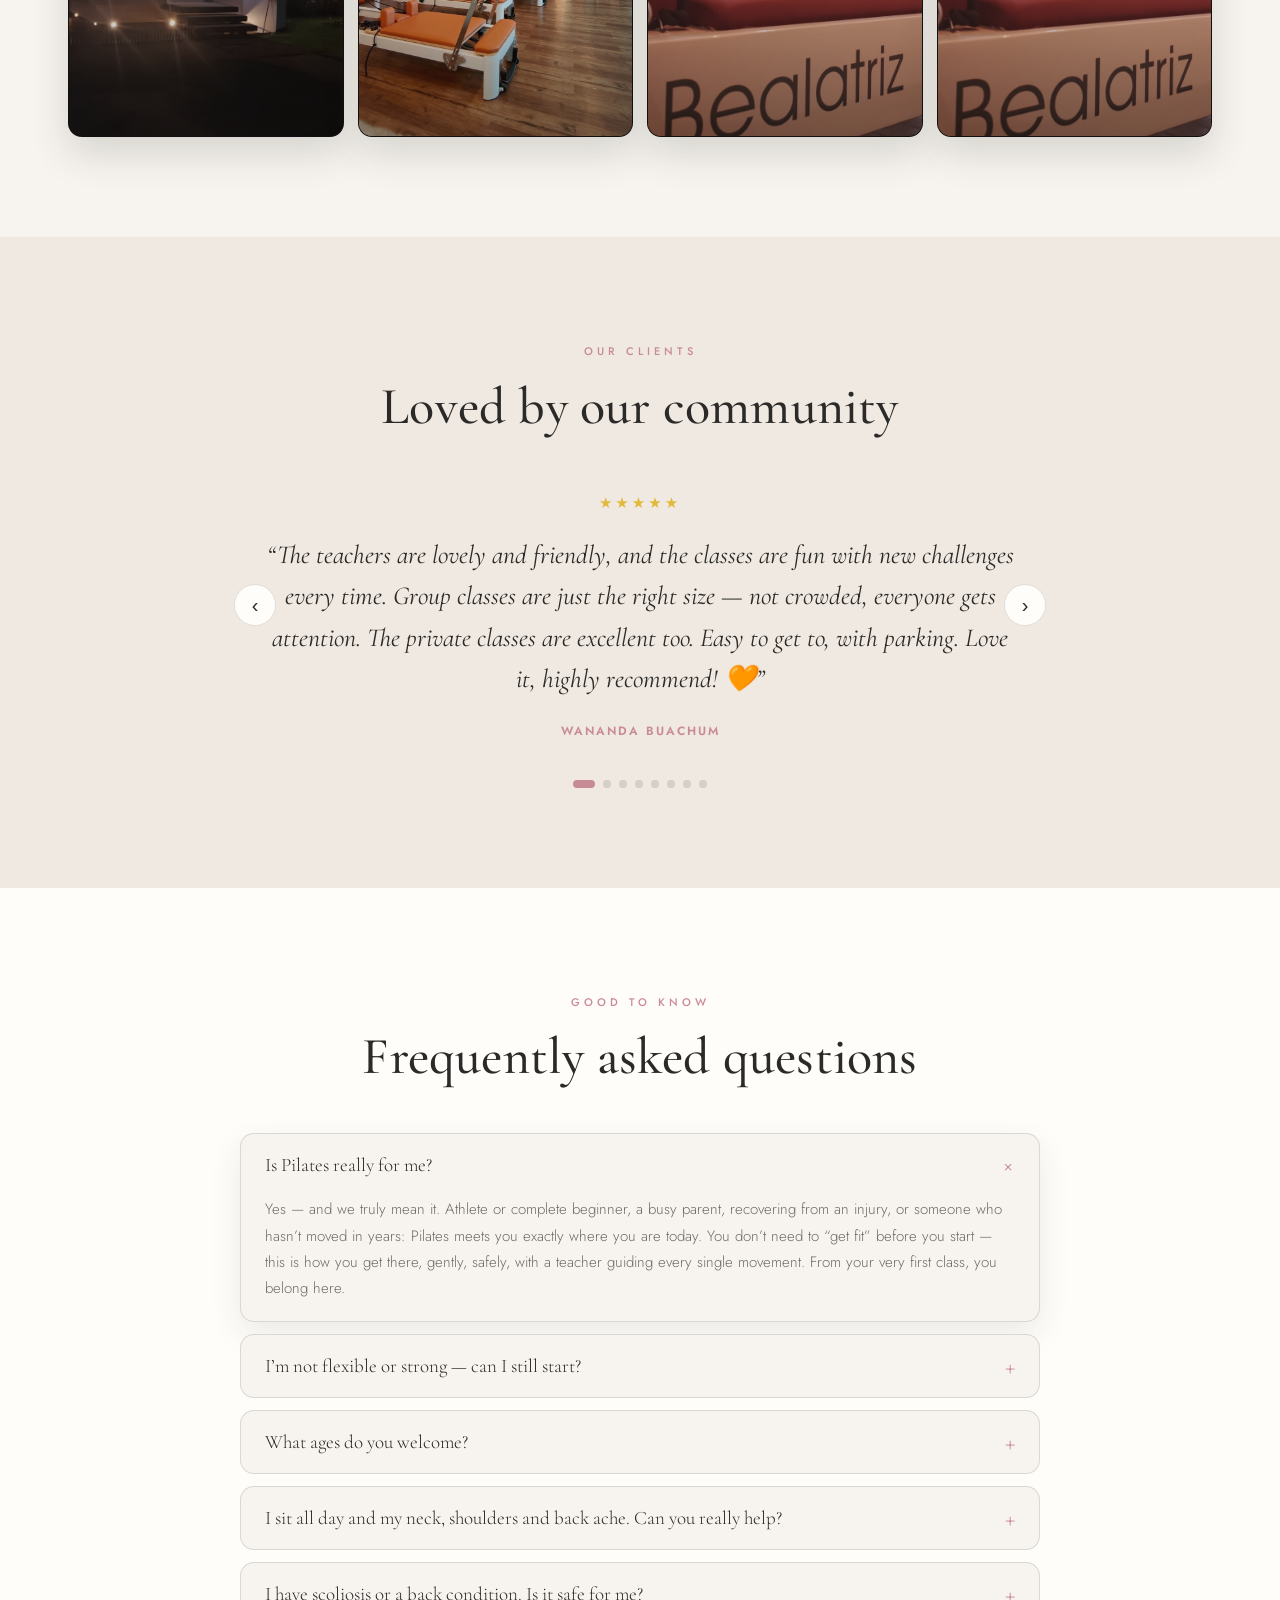
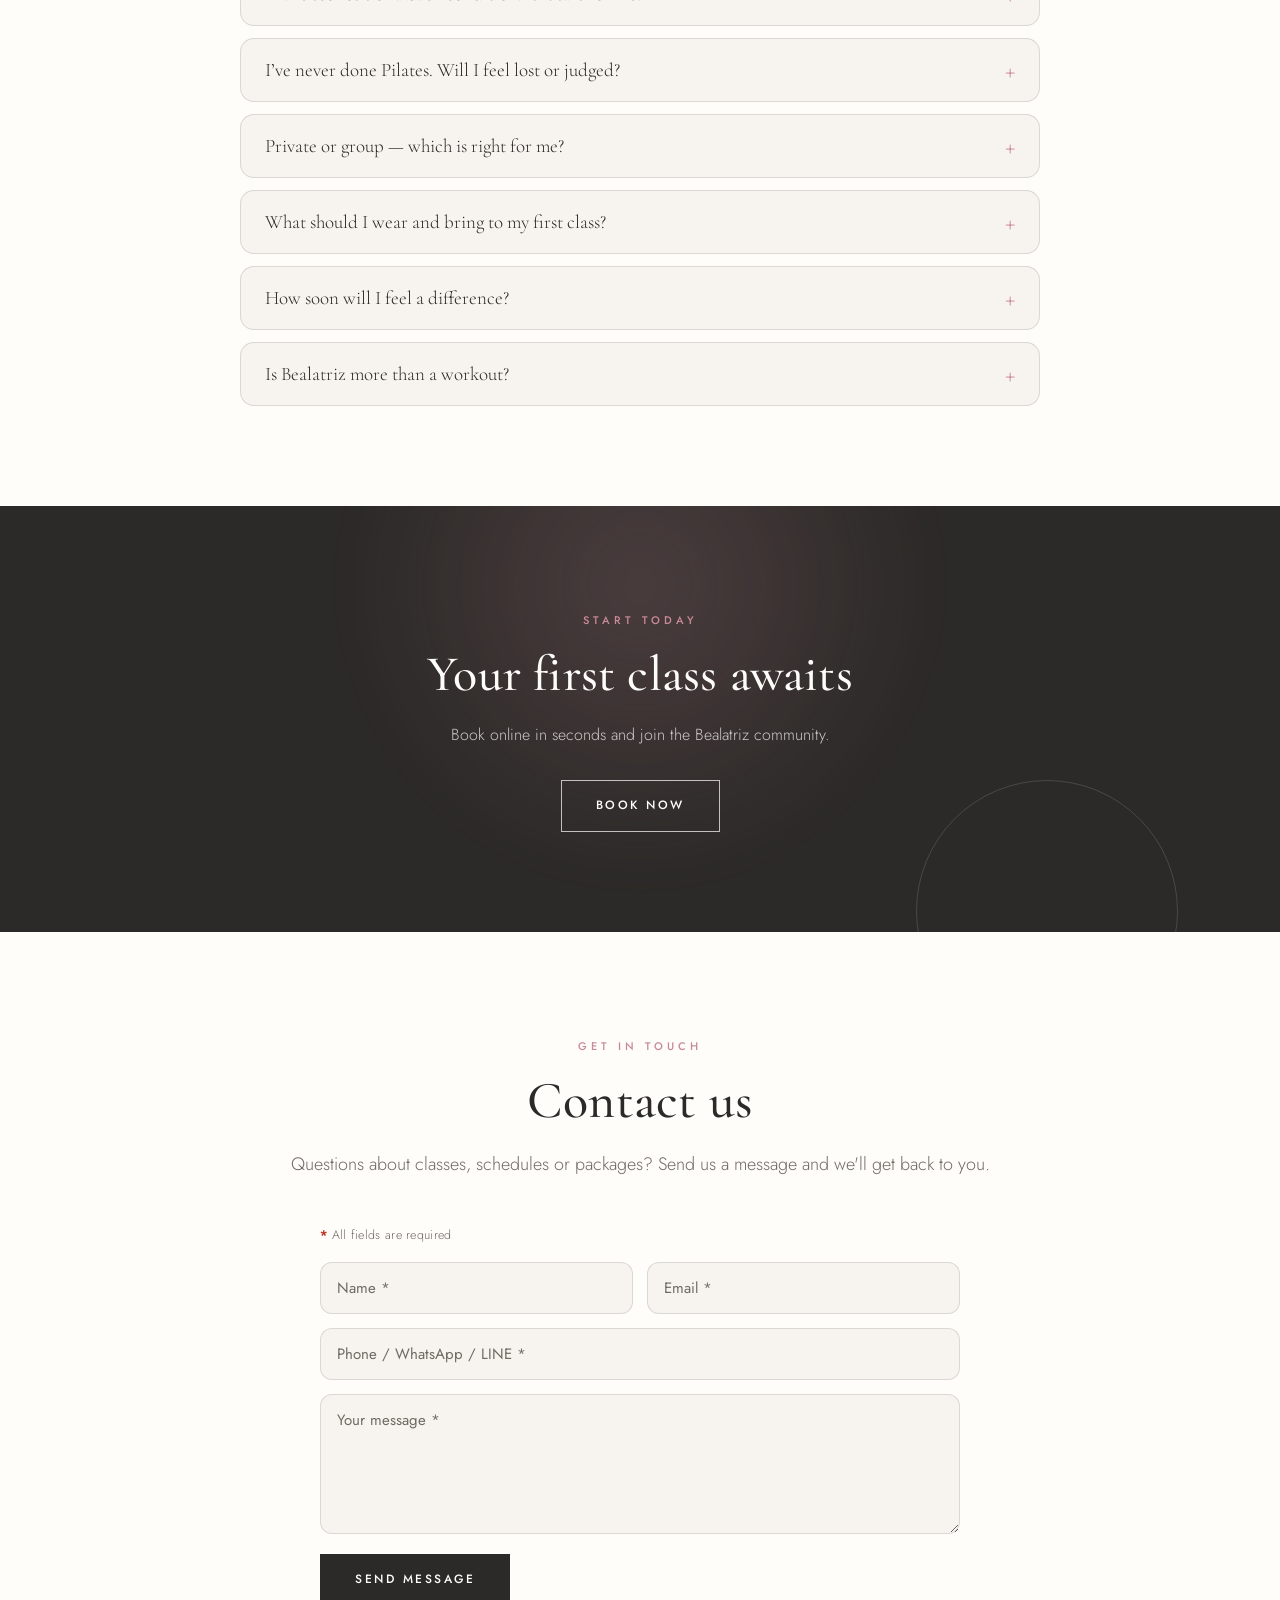
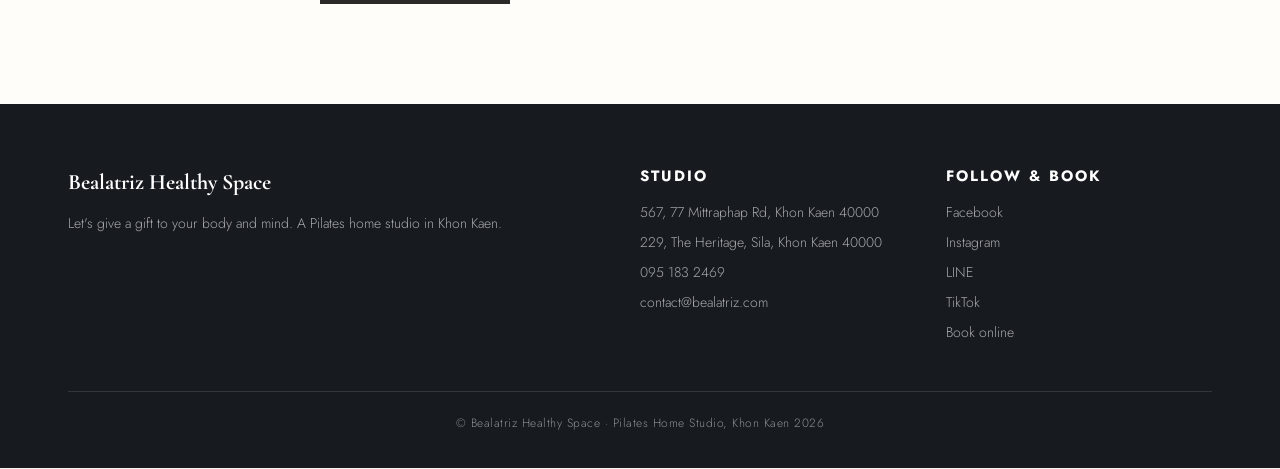
==== commit a81df777: "Revert header logo swap (keep Bealatriz text); disable past time slots for today (review fix)" ====
--- a/index.html
+++ b/index.html
@@ -15,7 +15,7 @@
 
 <header id="hdr">
   <div class="wrap nav">
-    <a href="#" class="logo"><span class="logo-txt">Bealatriz</span><img class="logo-mark" src="assets/logo.png" alt="Bealatriz"></a>
+    <a href="#" class="logo">Bealatriz</a>
     <div class="nav-right">
       <nav class="menu" id="menu">
         <a href="#estudio" data-en="Studio" data-th="สตูดิโอ">Studio</a>
--- a/css/styles.css
+++ b/css/styles.css
@@ -25,10 +25,6 @@
 .nav{display:flex;align-items:center;justify-content:space-between;}
 .logo{font-family:var(--serif);font-size:24px;font-weight:600;letter-spacing:1px;color:var(--white);transition:.4s;}
 header.scrolled .logo{color:#ffffff;}
-.logo{display:inline-flex;align-items:center;}
-.logo-mark{display:none;height:46px;width:auto;}
-header.scrolled .logo-txt{display:none;}
-header.scrolled .logo-mark{display:inline-block;}
 .menu{display:flex;gap:34px;align-items:center;}
 .menu a{font-size:12px;letter-spacing:2px;text-transform:uppercase;color:var(--white);opacity:.92;transition:.3s;}
 header.scrolled .menu a{color:#d8dade;}
@@ -217,9 +213,9 @@
 
 /* Team modal */
 .tmodal[hidden]{display:none;}
-.tmodal{position:fixed;inset:0;z-index:300;display:grid;place-items:center;padding:20px;}
-.tmodal-backdrop{position:absolute;inset:0;background:rgba(20,16,18,.62);backdrop-filter:blur(4px);}
-.tmodal-card{position:relative;z-index:1;background:var(--white);border-radius:20px;max-width:470px;width:100%;padding:40px 34px 34px;text-align:center;box-shadow:0 40px 100px rgba(0,0,0,.5), 0 12px 32px rgba(0,0,0,.28), 0 0 0 1px rgba(255,255,255,.05);animation:tmIn .32s cubic-bezier(.2,.7,.2,1);}
+.tmodal{position:fixed;inset:0;z-index:300;display:flex;overflow-y:auto;-webkit-overflow-scrolling:touch;padding:20px;}
+.tmodal-backdrop{position:fixed;inset:0;background:rgba(20,16,18,.62);backdrop-filter:blur(4px);}
+.tmodal-card{position:relative;z-index:1;margin:auto;background:var(--white);border-radius:20px;max-width:470px;width:100%;padding:40px 34px 34px;text-align:center;box-shadow:0 40px 100px rgba(0,0,0,.5), 0 12px 32px rgba(0,0,0,.28), 0 0 0 1px rgba(255,255,255,.05);animation:tmIn .32s cubic-bezier(.2,.7,.2,1);}
 @keyframes tmIn{from{opacity:0;transform:translateY(18px) scale(.97)}to{opacity:1;transform:none}}
 .tmodal-close{position:absolute;top:14px;right:16px;background:none;border:none;font-size:18px;color:var(--muted);cursor:pointer;line-height:1;}
 .tmodal-close:hover{color:var(--ink);}
@@ -328,6 +324,7 @@
 #bookModal .time-chip{font-family:inherit;font-size:14px;color:#e8dfce;background:rgba(255,255,255,.05);border:1px solid rgba(224,190,126,.28);border-radius:10px;padding:9px 15px;cursor:pointer;transition:border-color .2s,background .2s,transform .12s;}
 #bookModal .time-chip:hover{border-color:rgba(232,202,140,.7);background:rgba(255,255,255,.09);}
 #bookModal .time-chip.on{background:linear-gradient(135deg,#efd7a0,#d3ad6a);color:#241c12;border-color:#efd7a0;font-weight:700;box-shadow:0 6px 16px rgba(211,173,106,.32);}
+#bookModal .time-chip:disabled,#bookModal .time-chip.slot-off{opacity:.32;cursor:not-allowed;border-color:rgba(255,255,255,.1);background:rgba(255,255,255,.03);color:#8f8577;}
 /* Calendario custom (fecha) en estilo luxury */
 #bookModal .date-field{display:flex;justify-content:space-between;align-items:center;cursor:pointer;background:rgba(255,255,255,.045);border:1px solid rgba(255,255,255,.14);color:#f2ebe0;border-radius:12px;padding:14px 16px;font-size:15px;transition:border-color .2s;}
 #bookModal .date-field:hover{border-color:rgba(224,190,126,.55);}
@@ -360,7 +357,9 @@
   .info-grid{grid-template-columns:1fr;} .info-cell{border-right:none;border-bottom:1px solid var(--line);}
   .cards{grid-template-columns:1fr;} .gallery{grid-template-columns:repeat(2,1fr);} .foot-grid{grid-template-columns:1fr;gap:26px;}
   .menu{display:none;} .burger{display:block;}
-  .menu.open{display:flex;position:absolute;top:100%;left:0;right:0;flex-direction:column;background:var(--white);padding:20px 28px;gap:18px;border-bottom:1px solid var(--line);}
-  .menu.open a{color:var(--ink);} .menu.open .btn{color:var(--ink);border-color:var(--ink);}
+  .menu.open{display:flex;position:absolute;top:100%;left:0;right:0;flex-direction:column;background:rgba(15,15,17,.97);backdrop-filter:blur(8px);-webkit-backdrop-filter:blur(8px);padding:22px 28px;gap:18px;border-bottom:1px solid rgba(224,190,126,.25);box-shadow:0 16px 34px rgba(0,0,0,.35);}
+  .menu.open a,header.scrolled .menu.open a{color:#e8c98a;opacity:1;} .menu.open a:hover{color:#ffffff;}
+  .menu.open .btn,header.scrolled .menu.open .btn{color:#e8c98a;border-color:rgba(232,201,138,.6);}
+  .menu.open .btn:hover{background:#e8c98a;color:#1a1a1a;border-color:#e8c98a;}
   section.block{padding:70px 0;}
 }
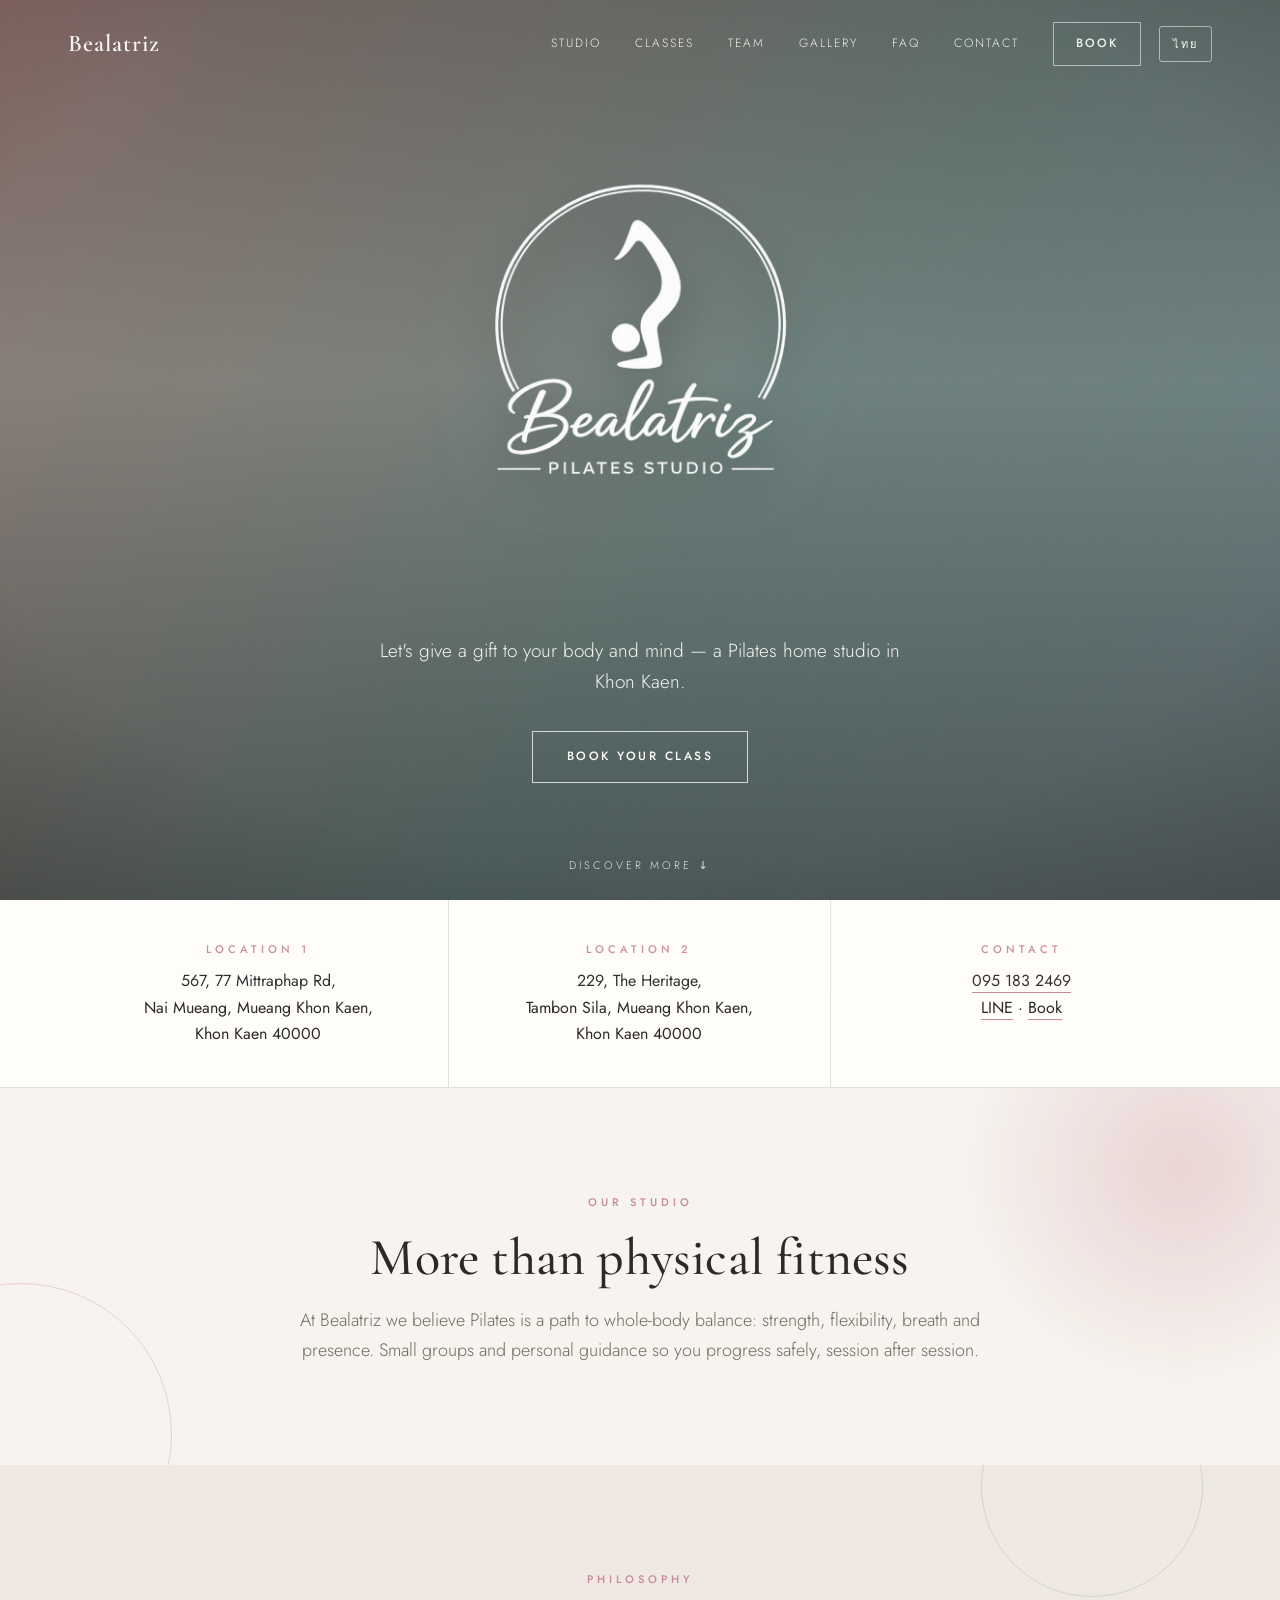
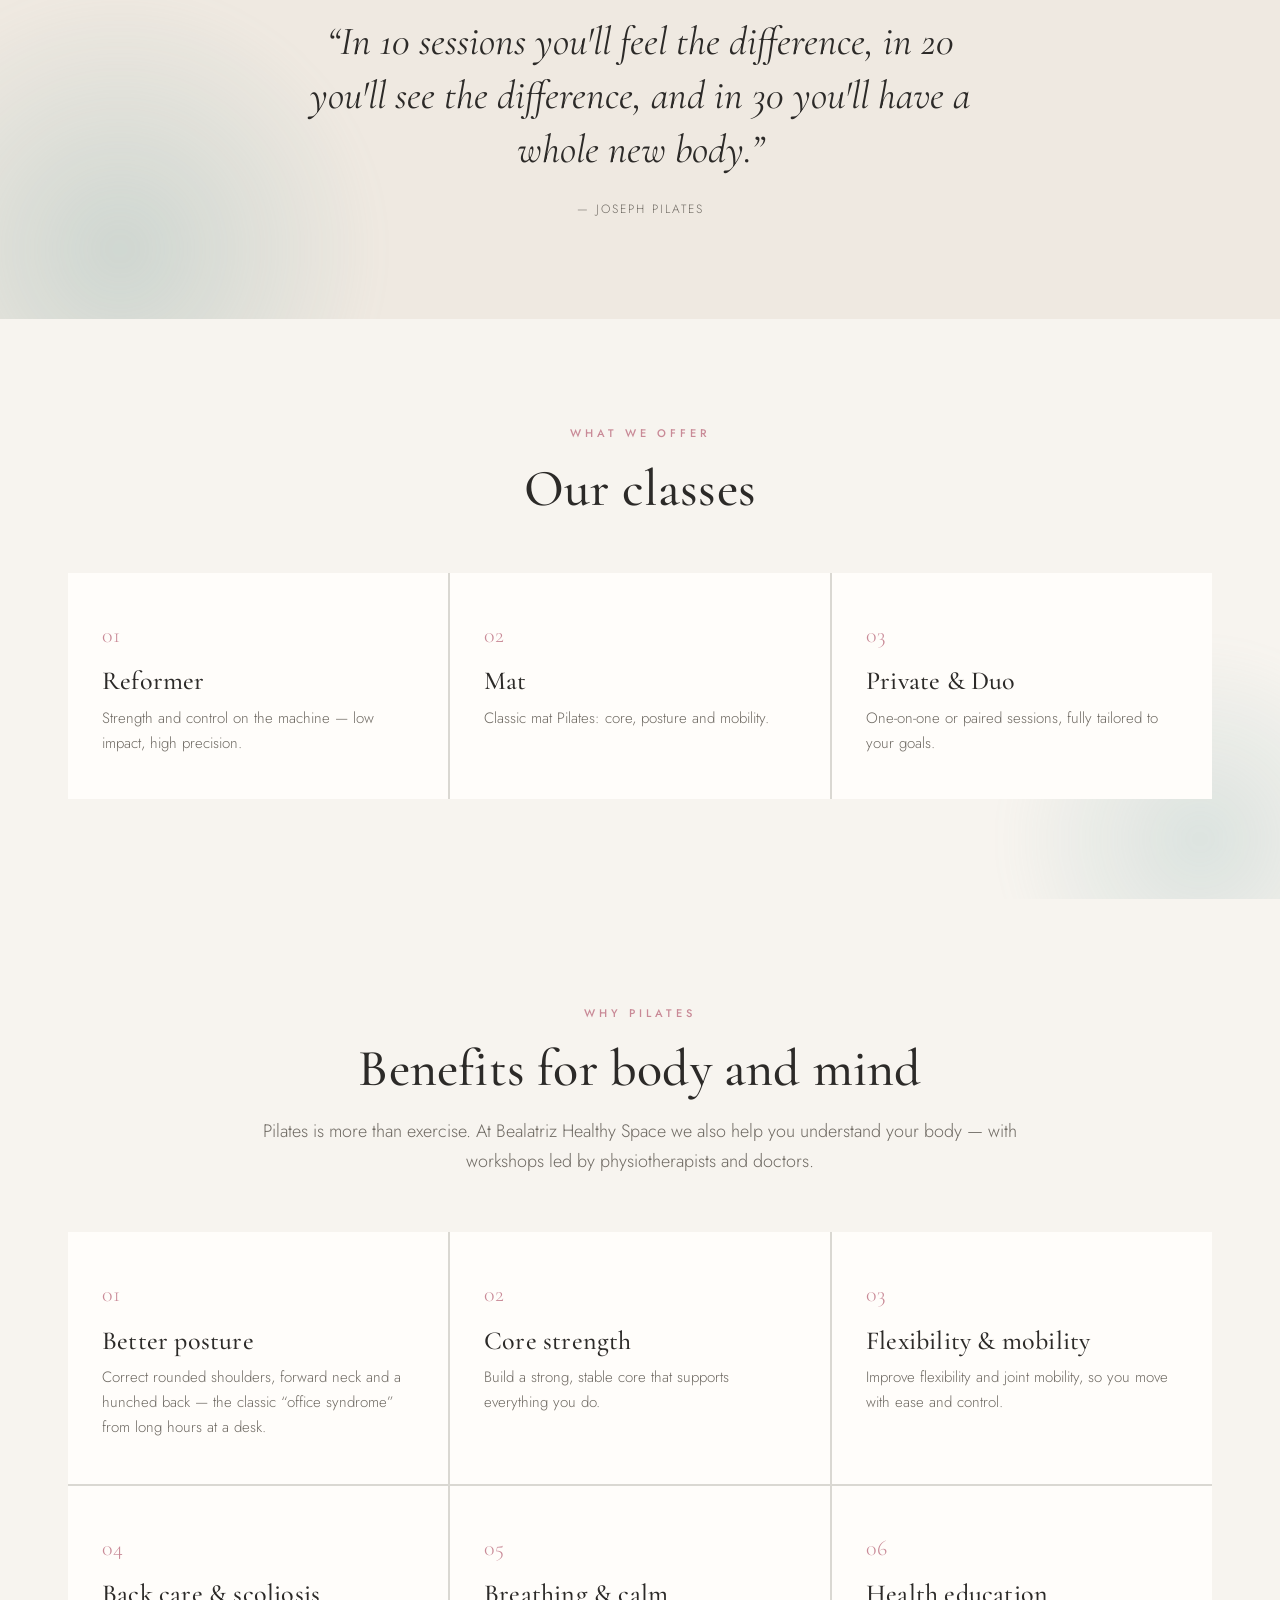
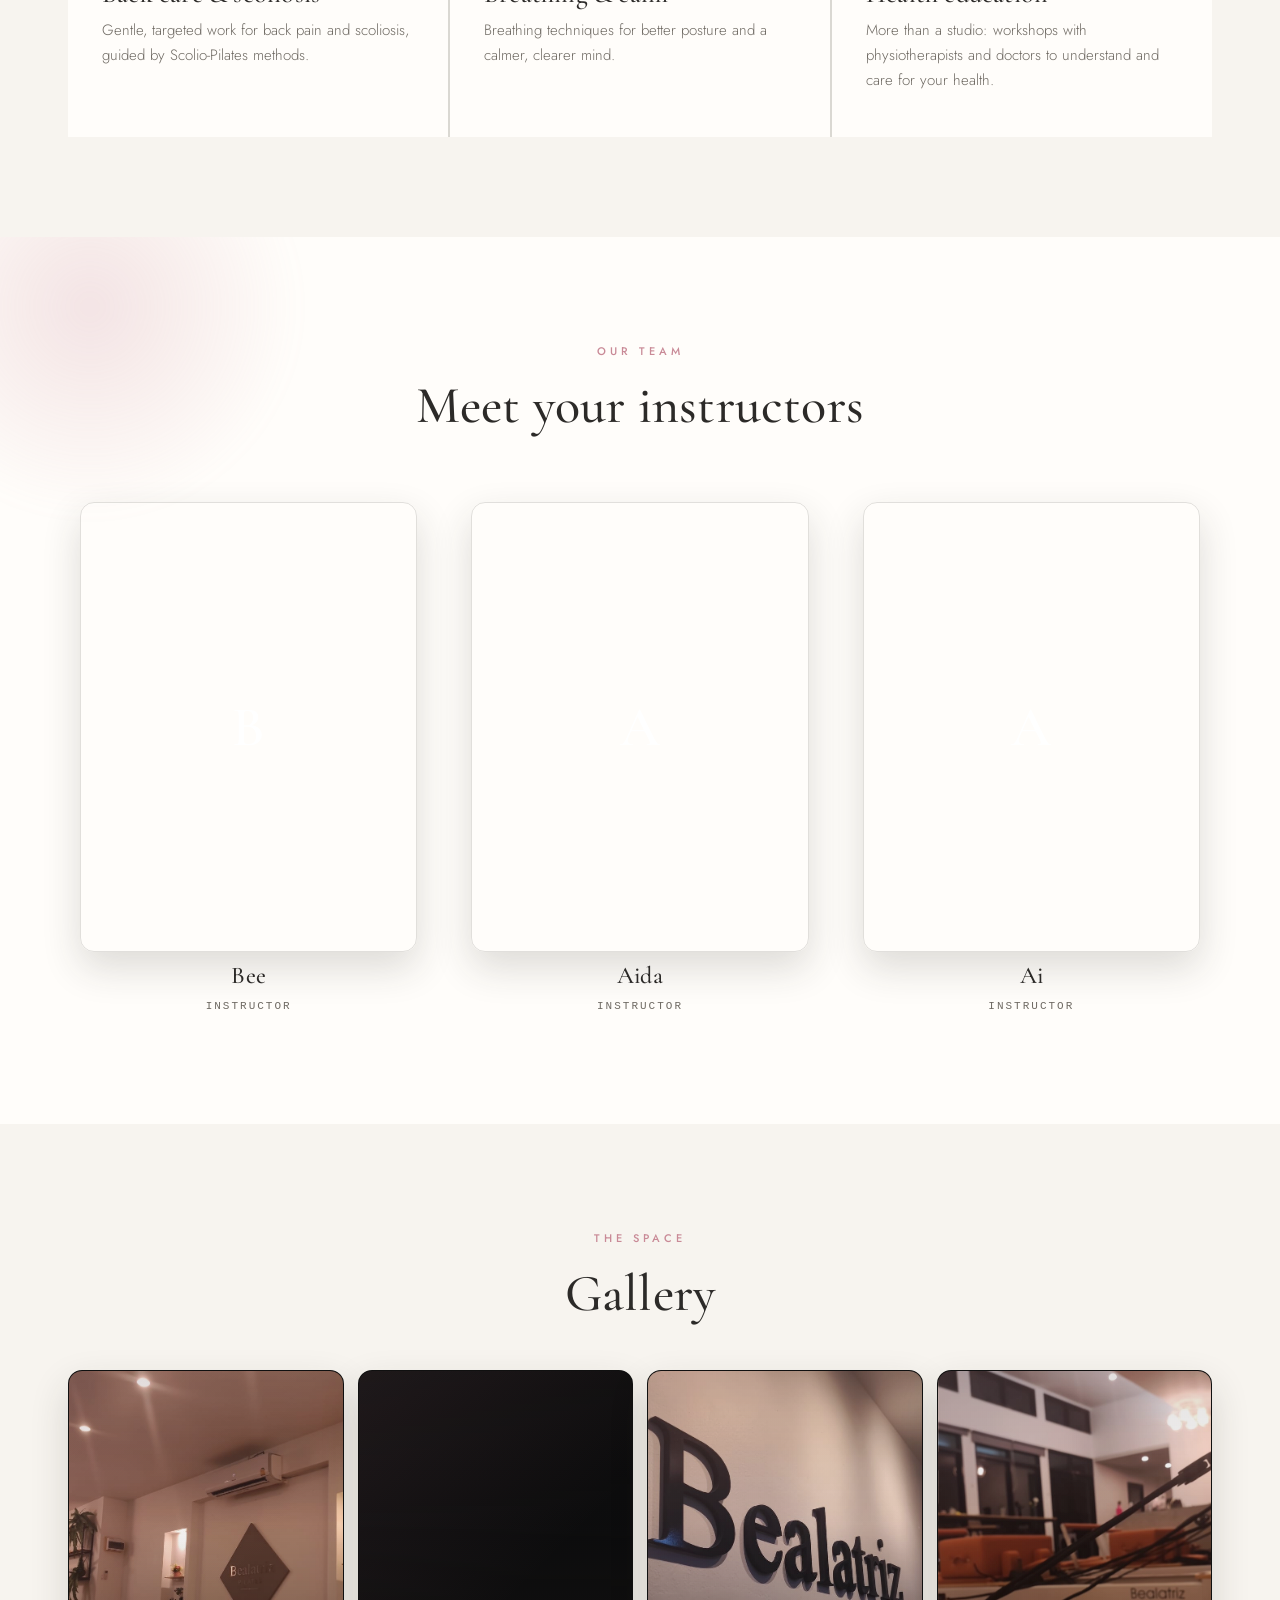
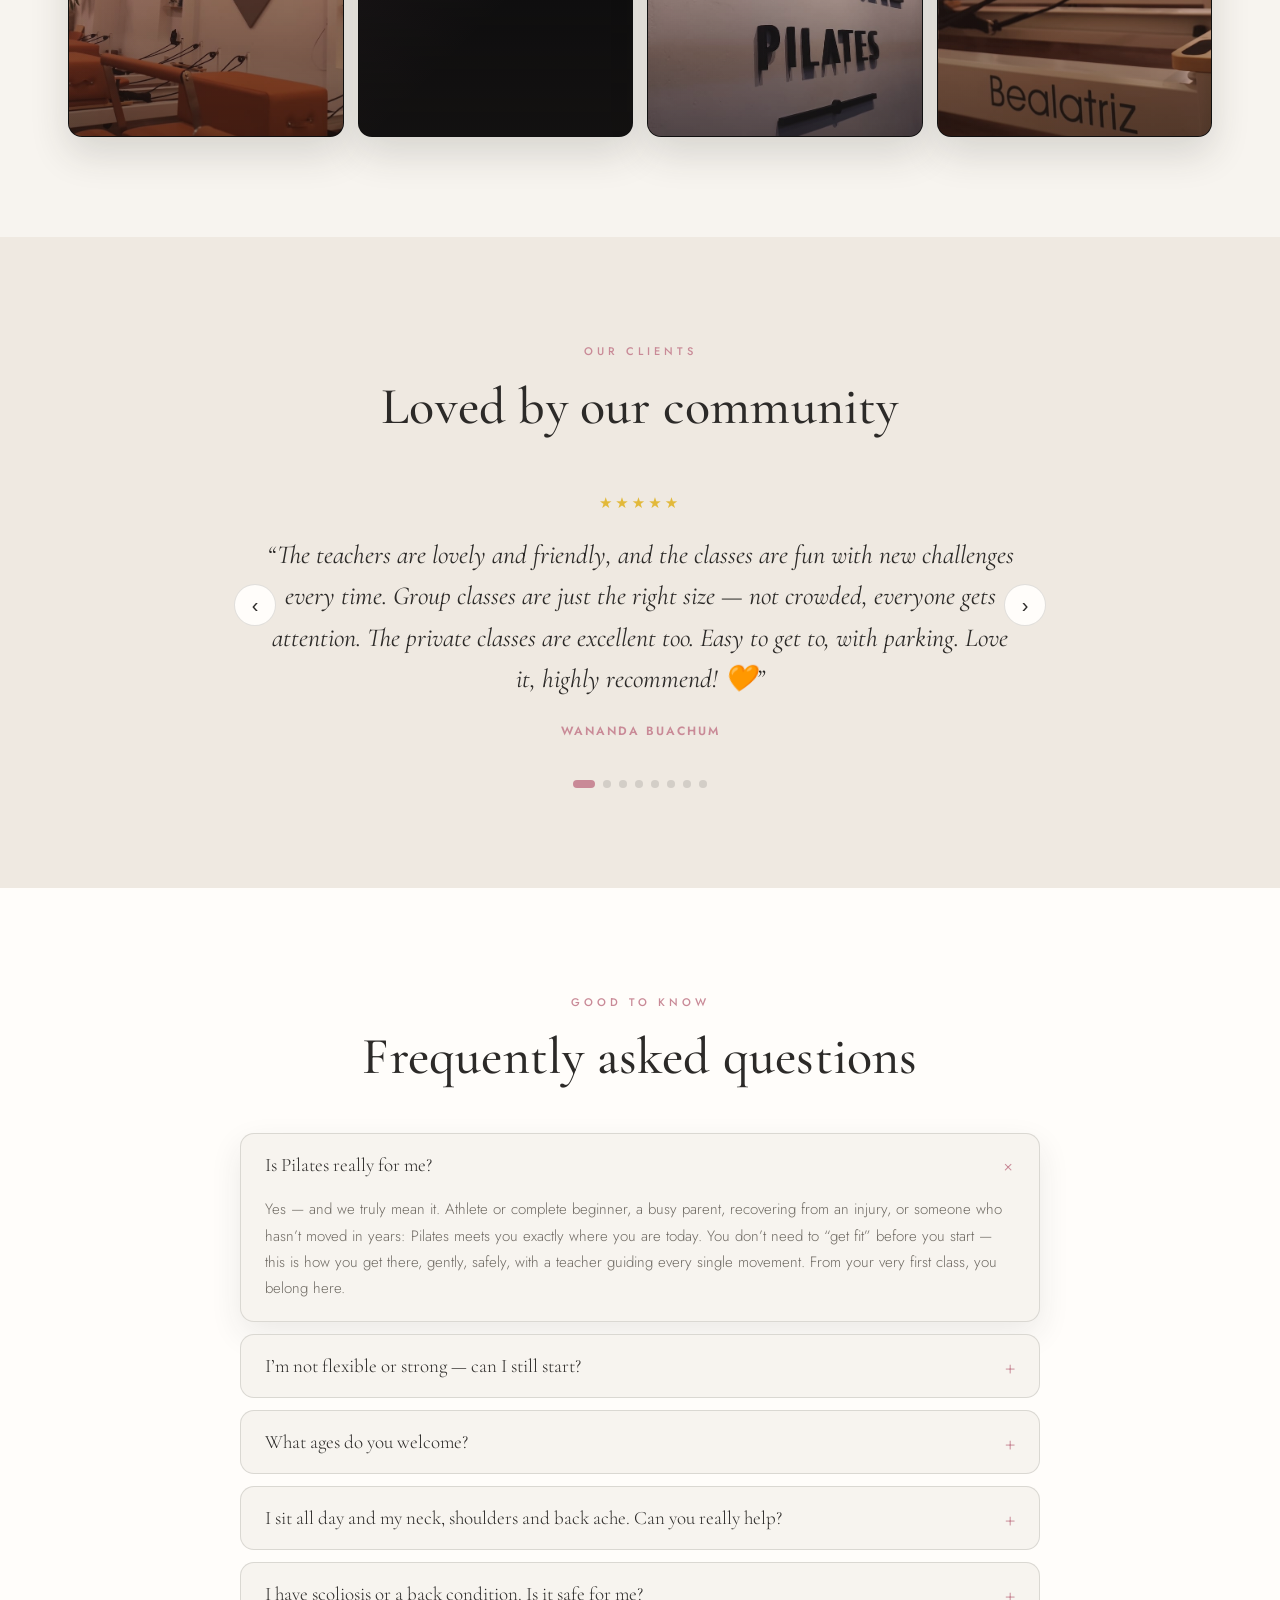
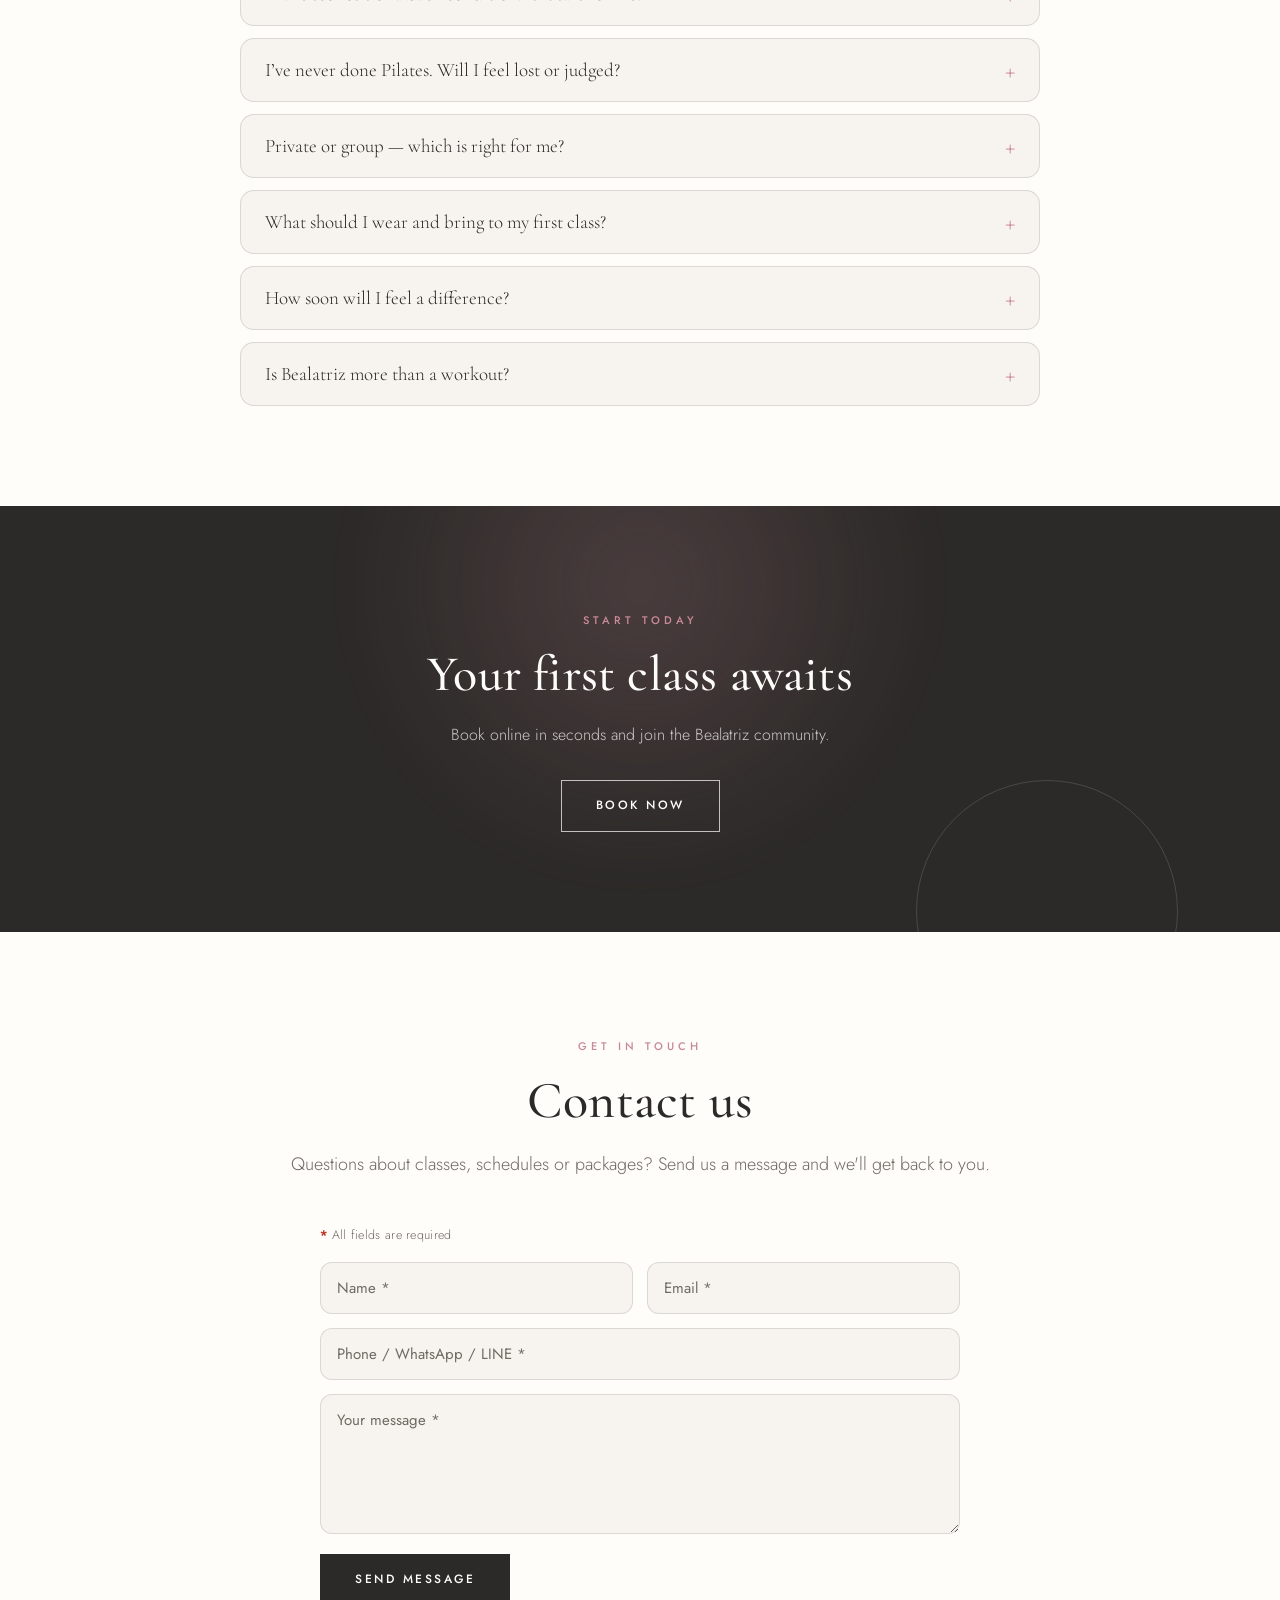
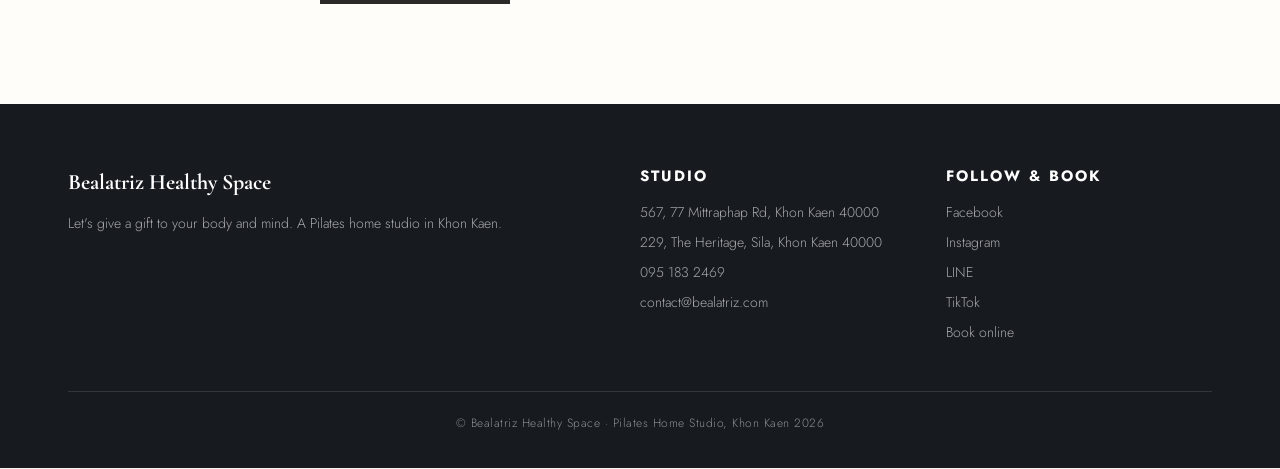
==== commit 66ef948e: "Booking: selector de estudio (Mittraphap / The Heritage) en vez de texto libre Co-Authored-By: Claud" ====
--- a/index.html
+++ b/index.html
@@ -295,8 +295,14 @@
         <p class="book-sub" style="margin:12px 0 4px" data-en="Preferred time *" data-th="เวลาที่ต้องการ *">Preferred time *</p>
         <div class="time-picker" id="bkTimes"></div>
         <input type="hidden" id="bkTime">
-        <textarea id="bkPref" rows="2" placeholder="Studio preference (optional)" data-ph-en="Studio preference (optional)" data-ph-th="สาขาที่ต้องการ (ถ้ามี)"></textarea>
-        <p class="book-sub" style="margin:2px 0 10px" data-en="Have a preferred studio? Let us know here. Your instructor will confirm which studio is available for the time you choose." data-th="มีสาขาที่ต้องการไหม? แจ้งเราตรงนี้ได้เลย ผู้สอนจะยืนยันว่าสาขาไหนว่างในเวลาที่คุณเลือก">Have a preferred studio? Let us know here. Your instructor will confirm which studio is available for the time you choose.</p>
+        <p class="book-sub" style="margin:12px 0 6px" data-en="Preferred studio" data-th="สาขาที่ต้องการ">Preferred studio</p>
+        <div class="studio-pick" id="bkStudios">
+          <button type="button" class="studio-chip" data-val="Mittraphap"><b>Mittraphap</b><small>Nai Mueang · Mittraphap Rd</small></button>
+          <button type="button" class="studio-chip" data-val="The Heritage"><b>The Heritage</b><small>Sila · The Heritage</small></button>
+          <button type="button" class="studio-chip on" data-val=""><b data-en="No preference" data-th="ไม่ระบุ">No preference</b><small data-en="Either studio" data-th="สาขาใดก็ได้">Either studio</small></button>
+        </div>
+        <input type="hidden" id="bkPref" value="">
+        <p class="book-sub" style="margin:6px 0 10px" data-en="Your instructor will confirm which studio is available for the time you choose." data-th="ผู้สอนจะยืนยันว่าสาขาไหนว่างในเวลาที่คุณเลือก">Your instructor will confirm which studio is available for the time you choose.</p>
         <button type="submit" class="btn solid" id="bookGo" disabled data-en="Send booking request →" data-th="ส่งคำขอจอง →">Send booking request →</button>
         <p class="cform-msg" id="bookMsg" hidden></p>
       </form>
--- a/css/styles.css
+++ b/css/styles.css
@@ -325,6 +325,13 @@
 #bookModal .time-chip:hover{border-color:rgba(232,202,140,.7);background:rgba(255,255,255,.09);}
 #bookModal .time-chip.on{background:linear-gradient(135deg,#efd7a0,#d3ad6a);color:#241c12;border-color:#efd7a0;font-weight:700;box-shadow:0 6px 16px rgba(211,173,106,.32);}
 #bookModal .time-chip:disabled,#bookModal .time-chip.slot-off{opacity:.32;cursor:not-allowed;border-color:rgba(255,255,255,.1);background:rgba(255,255,255,.03);color:#8f8577;}
+#bookModal .studio-pick{display:flex;flex-wrap:wrap;gap:8px;margin:2px 0 4px;}
+#bookModal .studio-chip{flex:1 1 150px;text-align:left;font-family:inherit;color:#e8dfce;background:rgba(255,255,255,.05);border:1px solid rgba(224,190,126,.28);border-radius:12px;padding:11px 14px;cursor:pointer;transition:border-color .2s,background .2s,transform .12s;display:flex;flex-direction:column;gap:2px;}
+#bookModal .studio-chip b{font-size:14px;font-weight:600;letter-spacing:.3px;}
+#bookModal .studio-chip small{font-size:11px;opacity:.7;}
+#bookModal .studio-chip:hover{border-color:rgba(232,202,140,.7);background:rgba(255,255,255,.09);transform:translateY(-1px);}
+#bookModal .studio-chip.on{background:linear-gradient(135deg,#efd7a0,#d3ad6a);color:#241c12;border-color:#efd7a0;box-shadow:0 6px 16px rgba(211,173,106,.32);}
+#bookModal .studio-chip.on small{opacity:.85;}
 /* Calendario custom (fecha) en estilo luxury */
 #bookModal .date-field{display:flex;justify-content:space-between;align-items:center;cursor:pointer;background:rgba(255,255,255,.045);border:1px solid rgba(255,255,255,.14);color:#f2ebe0;border-radius:12px;padding:14px 16px;font-size:15px;transition:border-color .2s;}
 #bookModal .date-field:hover{border-color:rgba(224,190,126,.55);}
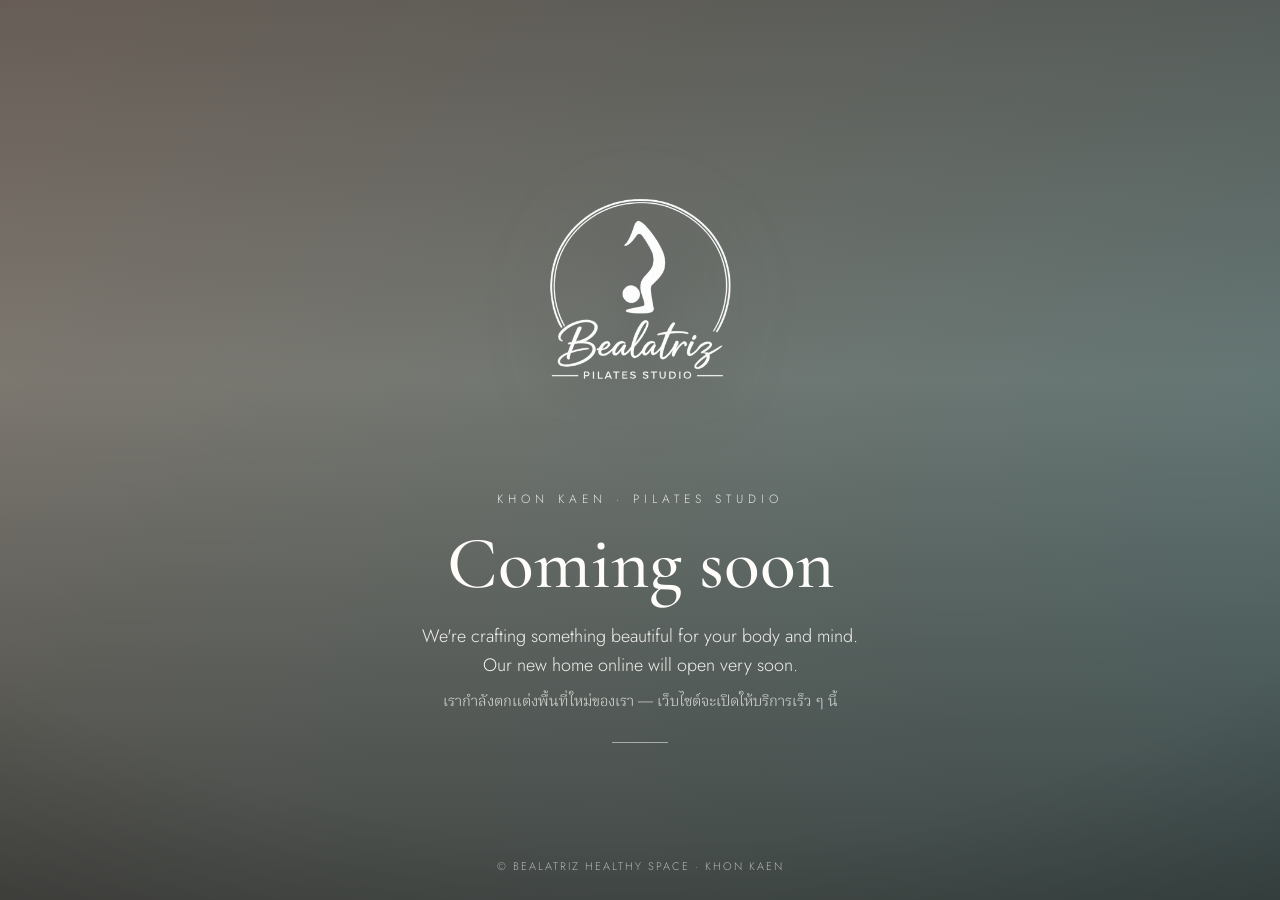
==== commit 86d2acca: "Portada "Coming soon" para dejar el sitio privado; sitio real preservado en preview.html (noindex) C" ====
--- a/index.html
+++ b/index.html
@@ -3,315 +3,56 @@
 <head>
 <meta charset="utf-8">
 <meta name="viewport" content="width=device-width, initial-scale=1">
-<title>Bealatriz Pilates Studio</title>
-<meta name="description" content="Bealatriz — a boutique Pilates studio. Reformer, Mat and Private sessions.">
+<title>Bealatriz Pilates Studio — Coming soon</title>
+<meta name="robots" content="noindex, nofollow">
+<meta name="description" content="Bealatriz Pilates Studio — coming soon.">
 <link rel="preconnect" href="https://fonts.googleapis.com">
 <link rel="preconnect" href="https://fonts.gstatic.com" crossorigin>
-<link href="https://fonts.googleapis.com/css2?family=Cormorant+Garamond:wght@400;500;600&family=Jost:wght@300;400;500;600&family=Noto+Sans+Thai:wght@300;400;500;600&family=Noto+Serif+Thai:wght@400;500;600&display=swap" rel="stylesheet">
+<link href="https://fonts.googleapis.com/css2?family=Cormorant+Garamond:wght@400;500;600&family=Jost:wght@300;400;500;600&family=Noto+Serif+Thai:wght@400;500;600&display=swap" rel="stylesheet">
 <link rel="icon" type="image/png" href="assets/logo.png">
-<link rel="stylesheet" href="css/styles.css">
+<style>
+  *{box-sizing:border-box;margin:0;padding:0;}
+  html,body{height:100%;}
+  body{
+    min-height:100vh;display:flex;flex-direction:column;align-items:center;justify-content:center;
+    text-align:center;padding:32px 22px;overflow:hidden;position:relative;
+    font-family:'Jost',system-ui,sans-serif;font-weight:300;color:#fffdfa;
+    background:linear-gradient(135deg,#b9a99c,#7ba7a8);
+  }
+  /* Overlay oscuro (mismo del hero del sitio) + viñeta */
+  body::before{content:'';position:absolute;inset:0;z-index:0;pointer-events:none;
+    background:linear-gradient(180deg,rgba(28,24,22,.52),rgba(28,24,22,.34) 42%,rgba(28,24,22,.66));}
+  body::after{content:'';position:absolute;inset:0;z-index:0;pointer-events:none;
+    background:radial-gradient(120% 100% at 50% 38%,transparent 55%,rgba(0,0,0,.36) 100%);}
+  .wrap{position:relative;z-index:1;max-width:640px;display:flex;flex-direction:column;align-items:center;}
+  .logo{
+    width:min(460px,86vw);height:auto;display:block;margin:0 auto 26px;
+    filter:drop-shadow(0 0 26px rgba(255,255,255,.28)) drop-shadow(0 12px 26px rgba(0,0,0,.5));
+    animation:glow 4.5s ease-in-out infinite;
+  }
+  @keyframes glow{
+    0%,100%{filter:drop-shadow(0 0 20px rgba(255,255,255,.22)) drop-shadow(0 12px 26px rgba(0,0,0,.5));}
+    50%{filter:drop-shadow(0 0 34px rgba(255,255,255,.42)) drop-shadow(0 12px 26px rgba(0,0,0,.5));}
+  }
+  .eyebrow{font-size:12px;letter-spacing:5px;text-transform:uppercase;color:rgba(255,255,255,.82);margin-bottom:16px;}
+  h1{font-family:'Cormorant Garamond',Georgia,serif;font-weight:500;line-height:1.08;
+     font-size:clamp(40px,8vw,74px);margin-bottom:18px;}
+  .sub{font-size:clamp(15px,2.2vw,18px);font-weight:300;opacity:.92;max-width:440px;margin:0 auto;line-height:1.6;}
+  .th{font-family:'Noto Serif Thai','Cormorant Garamond',serif;opacity:.8;margin-top:10px;font-size:15px;}
+  .rule{width:56px;height:1px;background:rgba(255,255,255,.5);margin:28px auto 0;}
+  .foot{position:absolute;bottom:26px;left:0;right:0;z-index:1;
+        font-size:11px;letter-spacing:2px;text-transform:uppercase;color:rgba(255,255,255,.6);}
+</style>
 </head>
 <body>
-
-<header id="hdr">
-  <div class="wrap nav">
-    <a href="#" class="logo">Bealatriz</a>
-    <div class="nav-right">
-      <nav class="menu" id="menu">
-        <a href="#estudio" data-en="Studio" data-th="สตูดิโอ">Studio</a>
-        <a href="#clases" data-en="Classes" data-th="คลาสเรียน">Classes</a>
-        <a href="#equipo" data-en="Team" data-th="ทีมงาน">Team</a>
-        <a href="#galeria" data-en="Gallery" data-th="แกลเลอรี">Gallery</a>
-        <a href="#faq" data-en="FAQ" data-th="คำถามที่พบบ่อย">FAQ</a>
-        <a href="#contacto" data-en="Contact" data-th="ติดต่อ">Contact</a>
-        <a class="btn" href="javascript:void(0)" onclick="openBook()" data-en="Book" data-th="จอง">Book</a>
-      </nav>
-      <button class="lang-btn" id="langToggle" aria-label="Language">ไทย</button>
-      <button class="burger" id="burger" aria-label="Menu">☰</button>
-    </div>
+  <div class="wrap">
+    <img class="logo" src="assets/logo.png" alt="Bealatriz Pilates Studio">
+    <p class="eyebrow">Khon Kaen · Pilates Studio</p>
+    <h1>Coming soon</h1>
+    <p class="sub">We're crafting something beautiful for your body and mind. Our new home online will open very soon.</p>
+    <p class="sub th">เรากำลังตกแต่งพื้นที่ใหม่ของเรา — เว็บไซต์จะเปิดให้บริการเร็ว ๆ นี้</p>
+    <div class="rule"></div>
   </div>
-</header>
-
-<!-- HERO -->
-<section class="hero">
-  <div class="hero-slides" id="heroSlides"></div>
-  <div class="hero-overlay"></div>
-  <div class="hero-in">
-    <img class="hero-logo" src="assets/logo.png" alt="Bealatriz Pilates Studio">
-    <h1 class="visually-hidden">Bealatriz Pilates Studio</h1>
-    <p data-en="Let's give a gift to your body and mind — a Pilates home studio in Khon Kaen." data-th="มอบของขวัญให้กับร่างกายและจิตใจของคุณ — สตูดิโอพิลาทิสส่วนตัวในขอนแก่น">Let's give a gift to your body and mind — a Pilates home studio in Khon Kaen.</p>
-    <a class="btn" href="javascript:void(0)" onclick="openBook()" data-en="Book your class" data-th="จองคลาสของคุณ">Book your class</a>
-  </div>
-  <div class="hero-dots" id="heroDots"></div>
-  <div class="scroll-cue" data-en="Discover more ↓" data-th="เลื่อนดูเพิ่มเติม ↓">Discover more ↓</div>
-</section>
-
-<!-- INFO STRIP -->
-<div class="info">
-  <div class="wrap info-grid">
-    <div class="info-cell"><span class="eyebrow" data-en="Location 1" data-th="สาขา 1">Location 1</span><p>567, 77 Mittraphap Rd,<br>Nai Mueang, Mueang Khon Kaen,<br>Khon Kaen 40000</p></div>
-    <div class="info-cell"><span class="eyebrow" data-en="Location 2" data-th="สาขา 2">Location 2</span><p>229, The Heritage,<br>Tambon Sila, Mueang Khon Kaen,<br>Khon Kaen 40000</p></div>
-    <div class="info-cell"><span class="eyebrow" data-en="Contact" data-th="ติดต่อ">Contact</span><p><a href="tel:+66951832469">095 183 2469</a><br><a href="https://lin.ee/1MXUuXp" target="_blank" rel="noopener">LINE</a> · <a href="javascript:void(0)" onclick="openBook()" data-en="Book" data-th="จอง">Book</a></p></div>
-  </div>
-</div>
-
-<!-- STUDIO -->
-<section class="block" id="estudio">
-  <div class="wrap center">
-    <span class="eyebrow" data-en="Our studio" data-th="สตูดิโอของเรา">Our studio</span>
-    <h2 data-en="More than physical fitness" data-th="มากกว่าการออกกำลังกาย">More than physical fitness</h2>
-    <p class="lead" data-en="At Bealatriz we believe Pilates is a path to whole-body balance: strength, flexibility, breath and presence. Small groups and personal guidance so you progress safely, session after session." data-th="ที่ Bealatriz เราเชื่อว่าพิลาทิสคือเส้นทางสู่ความสมดุลของทั้งร่างกาย: ความแข็งแรง ความยืดหยุ่น การหายใจ และการมีสติ กลุ่มเล็กและการดูแลเฉพาะบุคคล เพื่อให้คุณก้าวหน้าอย่างปลอดภัยในทุกเซสชัน">At Bealatriz we believe Pilates is a path to whole-body balance: strength, flexibility, breath and presence. Small groups and personal guidance so you progress safely, session after session.</p>
-  </div>
-</section>
-
-<!-- QUOTE -->
-<section class="block quote">
-  <div class="wrap center">
-    <span class="eyebrow" data-en="Philosophy" data-th="ปรัชญา">Philosophy</span>
-    <blockquote data-en="“In 10 sessions you'll feel the difference, in 20 you'll see the difference, and in 30 you'll have a whole new body.”" data-th="“ใน 10 ครั้งคุณจะรู้สึกถึงความแตกต่าง ใน 20 ครั้งคุณจะเห็นความแตกต่าง และใน 30 ครั้งคุณจะมีร่างกายใหม่ทั้งหมด”">“In 10 sessions you'll feel the difference, in 20 you'll see the difference, and in 30 you'll have a whole new body.”</blockquote>
-    <cite data-en="— Joseph Pilates" data-th="— โจเซฟ พิลาทิส">— Joseph Pilates</cite>
-  </div>
-</section>
-
-<!-- CLASSES -->
-<section class="block" id="clases">
-  <div class="wrap">
-    <div class="center"><span class="eyebrow" data-en="What we offer" data-th="สิ่งที่เรามอบให้">What we offer</span><h2 data-en="Our classes" data-th="คลาสของเรา">Our classes</h2></div>
-    <div class="cards">
-      <div class="ccard"><div class="num">01</div><h3 data-en="Reformer" data-th="รีฟอร์เมอร์">Reformer</h3><p data-en="Strength and control on the machine — low impact, high precision." data-th="ฝึกความแข็งแรงและการควบคุมด้วยเครื่อง แรงกระแทกต่ำ แม่นยำสูง">Strength and control on the machine — low impact, high precision.</p></div>
-      <div class="ccard"><div class="num">02</div><h3 data-en="Mat" data-th="แมท">Mat</h3><p data-en="Classic mat Pilates: core, posture and mobility." data-th="พิลาทิสบนเสื่อแบบคลาสสิก: แกนกลางลำตัว การวางท่าทาง และการเคลื่อนไหว">Classic mat Pilates: core, posture and mobility.</p></div>
-      <div class="ccard"><div class="num">03</div><h3 data-en="Private &amp; Duo" data-th="ส่วนตัวและคู่">Private &amp; Duo</h3><p data-en="One-on-one or paired sessions, fully tailored to your goals." data-th="เซสชันแบบตัวต่อตัวหรือเป็นคู่ ปรับให้เข้ากับเป้าหมายของคุณอย่างเต็มที่">One-on-one or paired sessions, fully tailored to your goals.</p></div>
-    </div>
-  </div>
-</section>
-
-<!-- BENEFITS -->
-<section class="block" id="beneficios">
-  <div class="wrap">
-    <div class="center">
-      <span class="eyebrow" data-en="Why Pilates" data-th="ทำไมต้องพิลาทิส">Why Pilates</span>
-      <h2 data-en="Benefits for body and mind" data-th="ประโยชน์ต่อร่างกายและจิตใจ">Benefits for body and mind</h2>
-      <p class="lead" data-en="Pilates is more than exercise. At Bealatriz Healthy Space we also help you understand your body — with workshops led by physiotherapists and doctors." data-th="พิลาทิสเป็นมากกว่าการออกกำลังกาย ที่ Bealatriz Healthy Space เรายังช่วยให้คุณเข้าใจร่างกายของตัวเอง ผ่านเวิร์กช็อปที่นำโดยนักกายภาพบำบัดและแพทย์">Pilates is more than exercise. At Bealatriz Healthy Space we also help you understand your body — with workshops led by physiotherapists and doctors.</p>
-    </div>
-    <div class="cards">
-      <div class="ccard"><div class="num">01</div><h3 data-en="Better posture" data-th="ท่าทางที่ดีขึ้น">Better posture</h3><p data-en="Correct rounded shoulders, forward neck and a hunched back — the classic “office syndrome” from long hours at a desk." data-th="แก้ไหล่ห่อ คอยื่น หลังค่อม — ออฟฟิศซินโดรมจากการนั่งทำงานนาน ๆ">Correct rounded shoulders, forward neck and a hunched back — the classic “office syndrome” from long hours at a desk.</p></div>
-      <div class="ccard"><div class="num">02</div><h3 data-en="Core strength" data-th="แกนกลางที่แข็งแรง">Core strength</h3><p data-en="Build a strong, stable core that supports everything you do." data-th="สร้างแกนกลางลำตัวที่แข็งแรงและมั่นคง รองรับทุกการเคลื่อนไหว">Build a strong, stable core that supports everything you do.</p></div>
-      <div class="ccard"><div class="num">03</div><h3 data-en="Flexibility &amp; mobility" data-th="ความยืดหยุ่นและการเคลื่อนไหว">Flexibility &amp; mobility</h3><p data-en="Improve flexibility and joint mobility, so you move with ease and control." data-th="เพิ่มความยืดหยุ่นและการเคลื่อนไหวของข้อต่อ เคลื่อนไหวได้อย่างคล่องตัวและควบคุมได้">Improve flexibility and joint mobility, so you move with ease and control.</p></div>
-      <div class="ccard"><div class="num">04</div><h3 data-en="Back care &amp; scoliosis" data-th="ดูแลหลังและกระดูกสันหลังคด">Back care &amp; scoliosis</h3><p data-en="Gentle, targeted work for back pain and scoliosis, guided by Scolio-Pilates methods." data-th="การฝึกที่นุ่มนวลและตรงจุดสำหรับอาการปวดหลังและกระดูกสันหลังคด ตามแนวทาง Scolio-Pilates">Gentle, targeted work for back pain and scoliosis, guided by Scolio-Pilates methods.</p></div>
-      <div class="ccard"><div class="num">05</div><h3 data-en="Breathing &amp; calm" data-th="การหายใจและความสงบ">Breathing &amp; calm</h3><p data-en="Breathing techniques for better posture and a calmer, clearer mind." data-th="เทคนิคการหายใจเพื่อท่าทางที่ดีและจิตใจที่สงบและปลอดโปร่ง">Breathing techniques for better posture and a calmer, clearer mind.</p></div>
-      <div class="ccard"><div class="num">06</div><h3 data-en="Health education" data-th="เรียนรู้เรื่องสุขภาพ">Health education</h3><p data-en="More than a studio: workshops with physiotherapists and doctors to understand and care for your health." data-th="มากกว่าสตูดิโอ: เวิร์กช็อปกับนักกายภาพบำบัดและแพทย์ เพื่อเข้าใจและดูแลสุขภาพของคุณ">More than a studio: workshops with physiotherapists and doctors to understand and care for your health.</p></div>
-    </div>
-  </div>
-</section>
-
-<!-- TEAM -->
-<section class="block" id="equipo" style="background:var(--white)">
-  <div class="wrap">
-    <div class="center"><span class="eyebrow" data-en="Our team" data-th="ทีมงานของเรา">Our team</span><h2 data-en="Meet your instructors" data-th="พบกับครูผู้สอนของคุณ">Meet your instructors</h2></div>
-    <div class="team">
-      <button class="tcard" onclick="openTeam('bee')">
-        <span class="tavatar" data-initial="B" style="background-image:url('assets/team/bee.jpg')"></span>
-        <h3>Bee</h3><span class="trole" data-en="Instructor" data-th="ครูผู้สอน">Instructor</span>
-      </button>
-      <button class="tcard" onclick="openTeam('aida')">
-        <span class="tavatar" data-initial="A" style="background-image:url('assets/team/aida.jpg')"></span>
-        <h3>Aida</h3><span class="trole" data-en="Instructor" data-th="ครูผู้สอน">Instructor</span>
-      </button>
-      <button class="tcard" onclick="openTeam('ai')">
-        <span class="tavatar" data-initial="A" style="background-image:url('assets/team/ai.jpg')"></span>
-        <h3>Ai</h3><span class="trole" data-en="Instructor" data-th="ครูผู้สอน">Instructor</span>
-      </button>
-    </div>
-  </div>
-</section>
-
-<!-- GALLERY -->
-<section class="block" id="galeria">
-  <div class="wrap">
-    <div class="center"><span class="eyebrow" data-en="The space" data-th="พื้นที่ของเรา">The space</span><h2 data-en="Gallery" data-th="แกลเลอรี">Gallery</h2></div>
-    <div class="gallery" id="galGrid" style="margin-top:48px"></div>
-  </div>
-</section>
-
-<!-- TESTIMONIALS -->
-<section class="block" id="opiniones" style="background:var(--bg2)">
-  <div class="wrap">
-    <div class="center"><span class="eyebrow" data-en="Our clients" data-th="ลูกค้าของเรา">Our clients</span><h2 data-en="Loved by our community" data-th="เสียงจากคอมมูนิตี้ของเรา">Loved by our community</h2></div>
-    <div class="tst">
-      <button class="tst-arrow tst-prev" onclick="tstShift(-1)" aria-label="Previous">‹</button>
-      <button class="tst-arrow tst-next" onclick="tstShift(1)" aria-label="Next">›</button>
-      <div class="tst-view"><div class="tst-track" id="tstTrack">
-        <div class="tst-slide"><div class="tst-stars">★★★★★</div><p class="tst-quote" data-en="The teachers are lovely and friendly, and the classes are fun with new challenges every time. Group classes are just the right size — not crowded, everyone gets attention. The private classes are excellent too. Easy to get to, with parking. Love it, highly recommend! 🧡" data-th="คุณครูน่ารัก เป็นกันเอง สอนสนุก มี challenge ใหม่เรื่อยๆ คลาสรวมคนก็พอดี ดูแลทั่วถึงค่ะ คนไม่เยอะไป คลาสไพรเวทก็เลิศ เดินทางสะดวก มีที่จอดรถ เลิฟงับ แนะนำ 🧡">The teachers are lovely and friendly, and the classes are fun with new challenges every time. Group classes are just the right size — not crowded, everyone gets attention. The private classes are excellent too. Easy to get to, with parking. Love it, highly recommend! 🧡</p><div class="tst-author">Wananda Buachum</div></div>
-        <div class="tst-slide"><div class="tst-stars">★★★★★</div><p class="tst-quote" data-en="I’m really impressed! Teacher Bee teaches so well and everyone has a great time. The one-hour class flew by! We started from the basics and practised little by little, at our own pace. It was wonderful!" data-th="ประทับใจมากค่ะ! ครู Bee สอนดีมากและทุกคนสนุกกันสุด ๆ คลาสหนึ่งชั่วโมงผ่านไปเร็วมาก เริ่มจากพื้นฐานแล้วค่อย ๆ ฝึกไปตามจังหวะของเราเอง เยี่ยมไปเลยค่ะ">I’m really impressed! Teacher Bee teaches so well and everyone has a great time. The one-hour class flew by! We started from the basics and practised little by little, at our own pace. It was wonderful!</p><div class="tst-author">Pattama Wiriyapattanasub</div></div>
-        <div class="tst-slide"><div class="tst-stars">★★★★★</div><p class="tst-quote" data-en="I was really impressed by the Pilates class. The instructor paid attention to every detail and each exercise was tailored to the student. The space was clean and calm — perfect to focus and relax. My body felt much stronger and more flexible after the sessions." data-th="ประทับใจคลาสพิลาทิสมากค่ะ ครูใส่ใจรายละเอียดและปรับทุกท่าให้เหมาะกับผู้เรียน สถานที่สะอาดและเงียบสงบ เหมาะกับการโฟกัสและผ่อนคลาย รู้สึกว่าร่างกายแข็งแรงและยืดหยุ่นขึ้นมากหลังเรียนต่อเนื่อง">I was really impressed by the Pilates class. The instructor paid attention to every detail and each exercise was tailored to the student. The space was clean and calm — perfect to focus and relax. My body felt much stronger and more flexible after the sessions.</p><div class="tst-author">Optimist Galip</div></div>
-        <div class="tst-slide"><div class="tst-stars">★★★★★</div><p class="tst-quote" data-en="The teachers are great and lovely. Even if you have no experience at all, you can start here. The place is perfect and clean, and the classes — group and private — are so much fun. The teachers take wonderful care of you. 👍" data-th="ครูสอนดีและน่ารักมากค่ะ ถึงจะไม่มีพื้นฐานเลยก็เริ่มที่นี่ได้ สถานที่ดีและสะอาด คลาสกลุ่มและไพรเวทสนุกมาก ครูดูแลดีสุด ๆ 👍">The teachers are great and lovely. Even if you have no experience at all, you can start here. The place is perfect and clean, and the classes — group and private — are so much fun. The teachers take wonderful care of you. 👍</p><div class="tst-author">July Silence</div></div>
-        <div class="tst-slide"><div class="tst-stars">★★★★★</div><p class="tst-quote" data-en="Teacher B is lovely — she teaches really well, is patient and adapts every posture to your body. Even complete beginners can learn. It doesn’t hurt and it’s so relaxing. I recommend coming to learn with us." data-th="ครู B น่ารักมากค่ะ สอนดี ใจเย็น และปรับทุกท่าให้เข้ากับร่างกายของเรา แม้ไม่มีพื้นฐานก็เรียนได้ ไม่เจ็บและผ่อนคลายมาก แนะนำให้มาเรียนด้วยกันค่ะ">Teacher B is lovely — she teaches really well, is patient and adapts every posture to your body. Even complete beginners can learn. It doesn’t hurt and it’s so relaxing. I recommend coming to learn with us.</p><div class="tst-author">Wassana Prisingkorn</div></div>
-        <div class="tst-slide"><div class="tst-stars">★★★★★</div><p class="tst-quote" data-en="Bealatriz just opened another new studio — great location, quiet and peaceful, easy parking. The teachers are as lovely as ever: they teach well, are attentive and always adjust your posture. Highly recommend! 💕✨" data-th="Bealatriz เปิดสตูใหม่อีกที่แล้วว location ดี เงียบสงบ จอดรถสะดวก คุณครูน่ารักเหมือนเดิม สอนดี ใส่ใจ จัดท่าให้ตลอด แนะนำมากๆๆค่า 💕✨">Bealatriz just opened another new studio — great location, quiet and peaceful, easy parking. The teachers are as lovely as ever: they teach well, are attentive and always adjust your posture. Highly recommend! 💕✨</p><div class="tst-author">Rujira W.</div></div>
-        <div class="tst-slide"><div class="tst-stars">★★★★★</div><p class="tst-quote" data-en="The new studio is big and beautiful — clean, with a lovely atmosphere and big mirrors (perfect for pretty selfies too!). Classes are fun and the teacher cares about every single movement. Don’t worry — you’re absolutely in safe hands. 🫶❤️" data-th="สตูใหม่และใหญ่มากค่ะ บรรยากาศดีสะอาด มีกระจกใหญ่ไว้ให้เซลฟี่สวยๆด้วยนะคะ เรียนสนุกคุณครูใส่ใจทุกท่าค่ะ ไม่ต้องห่วง ปลอดภัยแน่นอนค่ะ 🫶🏻❤️">The new studio is big and beautiful — clean, with a lovely atmosphere and big mirrors (perfect for pretty selfies too!). Classes are fun and the teacher cares about every single movement. Don’t worry — you’re absolutely in safe hands. 🫶❤️</p><div class="tst-author">Arisa Khamphaengthong</div></div>
-        <div class="tst-slide"><div class="tst-stars">★★★★★</div><p class="tst-quote" data-en="Bealatriz Pilates’ new studio is beautiful — an amazing, calm atmosphere, teachers as lovely as always. And the parking is super convenient." data-th="Bealatriz Pilates สตูใหม่สวยมาก บรรยากาศดีสุดๆ เงียบสงบ ครูน่ารักเหมือนเดิม เพิ่มเติมคือที่จอดรถสะดวกมาก">Bealatriz Pilates’ new studio is beautiful — an amazing, calm atmosphere, teachers as lovely as always. And the parking is super convenient.</p><div class="tst-author">Thanida Uthayapongs</div></div>
-      </div></div>
-      <div class="tst-dots" id="tstDots"></div>
-    </div>
-  </div>
-</section>
-
-<!-- FAQ -->
-<section class="block" id="faq" style="background:var(--white)">
-  <div class="wrap">
-    <div class="center"><span class="eyebrow" data-en="Good to know" data-th="เรื่องน่ารู้">Good to know</span><h2 data-en="Frequently asked questions" data-th="คำถามที่พบบ่อย">Frequently asked questions</h2></div>
-    <div class="faq">
-      <details class="faq-item" open><summary data-en="Is Pilates really for me?" data-th="พิลาทิสเหมาะกับฉันจริงไหม?">Is Pilates really for me?</summary><div class="faq-a" data-en="Yes — and we truly mean it. Athlete or complete beginner, a busy parent, recovering from an injury, or someone who hasn’t moved in years: Pilates meets you exactly where you are today. You don’t need to “get fit” before you start — this is how you get there, gently, safely, with a teacher guiding every single movement. From your very first class, you belong here." data-th="ใช่ และเราหมายความอย่างนั้นจริง ๆ ไม่ว่าคุณจะเป็นนักกีฬาหรือมือใหม่หมด คุณพ่อคุณแม่ที่ยุ่งทั้งวัน คนที่กำลังฟื้นฟูจากอาการบาดเจ็บ หรือไม่ได้ขยับร่างกายมาหลายปี พิลาทิสเริ่มจากจุดที่คุณเป็นในวันนี้ คุณไม่ต้อง “ฟิตก่อน” ถึงจะเริ่มได้ นี่คือวิธีที่จะพาคุณไปถึงจุดนั้น อย่างนุ่มนวลและปลอดภัย โดยมีครูดูแลทุกการเคลื่อนไหว ตั้งแต่คลาสแรก คุณคือส่วนหนึ่งของที่นี่">Yes — and we truly mean it. Athlete or complete beginner, a busy parent, recovering from an injury, or someone who hasn’t moved in years: Pilates meets you exactly where you are today. You don’t need to “get fit” before you start — this is how you get there, gently, safely, with a teacher guiding every single movement. From your very first class, you belong here.</div></details>
-      <details class="faq-item"><summary data-en="I’m not flexible or strong — can I still start?" data-th="ฉันไม่ยืดหยุ่นและไม่แข็งแรง เริ่มได้ไหม?">I’m not flexible or strong — can I still start?</summary><div class="faq-a" data-en="That’s exactly why Pilates works — you don’t need flexibility or strength to begin, you build both here, one small step at a time. Most people are amazed how quickly what felt impossible starts to feel natural. Come exactly as you are; taking care of the rest is our job." data-th="นั่นแหละคือเหตุผลที่พิลาทิสได้ผล คุณไม่ต้องมีความยืดหยุ่นหรือความแข็งแรงมาก่อน เพราะคุณจะสร้างมันขึ้นที่นี่ ทีละก้าวเล็ก ๆ หลายคนประหลาดใจว่าสิ่งที่เคยรู้สึกว่าเป็นไปไม่ได้ กลับกลายเป็นเรื่องธรรมชาติได้เร็วแค่ไหน มาในแบบที่คุณเป็น ที่เหลือเป็นหน้าที่ของเรา">That’s exactly why Pilates works — you don’t need flexibility or strength to begin, you build both here, one small step at a time. Most people are amazed how quickly what felt impossible starts to feel natural. Come exactly as you are; taking care of the rest is our job.</div></details>
-      <details class="faq-item"><summary data-en="What ages do you welcome?" data-th="รับช่วงอายุไหนบ้าง?">What ages do you welcome?</summary><div class="faq-a" data-en="From your twenties to your seventies and beyond. Pilates is one of the rare practices that grows with you — building strength when you’re young, and protecting your joints, balance and posture as the years pass. Every exercise is tuned to your age and your body, so it always feels right for you." data-th="ตั้งแต่วัยยี่สิบไปจนถึงเจ็ดสิบและมากกว่านั้น พิลาทิสเป็นหนึ่งในไม่กี่ศาสตร์ที่เติบโตไปพร้อมคุณ สร้างความแข็งแรงในวัยหนุ่มสาว และปกป้องข้อต่อ การทรงตัว และท่าทางของคุณเมื่อเวลาผ่านไป ทุกท่าปรับให้เข้ากับอายุและร่างกายของคุณ จึงรู้สึกเหมาะกับคุณเสมอ">From your twenties to your seventies and beyond. Pilates is one of the rare practices that grows with you — building strength when you’re young, and protecting your joints, balance and posture as the years pass. Every exercise is tuned to your age and your body, so it always feels right for you.</div></details>
-      <details class="faq-item"><summary data-en="I sit all day and my neck, shoulders and back ache. Can you really help?" data-th="ฉันนั่งทั้งวันจนปวดคอ บ่า ไหล่ และหลัง ช่วยได้จริงไหม?">I sit all day and my neck, shoulders and back ache. Can you really help?</summary><div class="faq-a" data-en="This is one of the reasons Bealatriz exists. Long hours at a desk pull your shoulders forward, push your neck out and round your back — and stretching on your own rarely reaches the real cause. We read your posture, find what’s actually happening, and use precise exercises and breathing to release the tension and retrain your body. Clients often tell us they feel lighter and stand taller after just a few sessions — and that first “oh, this is how it should feel” moment is the one we live for." data-th="นี่คือหนึ่งในเหตุผลที่ Bealatriz มีอยู่ การนั่งนาน ๆ ทำให้ไหล่ห่อ คอยื่น และหลังค่อม และการยืดเองมักไปไม่ถึงต้นเหตุจริง ๆ เราอ่านท่าทางของคุณ หาสาเหตุที่แท้จริง แล้วใช้การออกกำลังกายที่แม่นยำร่วมกับการหายใจ เพื่อคลายความตึงและฝึกร่างกายของคุณใหม่ ลูกค้ามักบอกเราว่ารู้สึกเบาขึ้นและยืดตัวตรงขึ้นหลังเพียงไม่กี่ครั้ง และช่วงเวลาที่คุณคิดว่า ‘อ๋อ มันควรจะรู้สึกแบบนี้เอง’ คือสิ่งที่เราตั้งใจมอบให้">This is one of the reasons Bealatriz exists. Long hours at a desk pull your shoulders forward, push your neck out and round your back — and stretching on your own rarely reaches the real cause. We read your posture, find what’s actually happening, and use precise exercises and breathing to release the tension and retrain your body. Clients often tell us they feel lighter and stand taller after just a few sessions — and that first “oh, this is how it should feel” moment is the one we live for.</div></details>
-      <details class="faq-item"><summary data-en="I have scoliosis or a back condition. Is it safe for me?" data-th="ฉันมีกระดูกสันหลังคดหรือปัญหาหลัง ปลอดภัยกับฉันไหม?">I have scoliosis or a back condition. Is it safe for me?</summary><div class="faq-a" data-en="Not only is it safe — it may be one of the best decisions you make for your body. Bee is certified in Scolio-Pilates, the specialised method for scoliosis and postural conditions, and we work hand-in-hand with physiotherapists and doctors. Every movement is chosen and adapted for your body, so you build strength and confidence without fear — surrounded by people who understand exactly what you need." data-th="ไม่เพียงปลอดภัย แต่ยังอาจเป็นหนึ่งในการตัดสินใจที่ดีที่สุดที่คุณทำเพื่อร่างกาย ครู Bee ได้รับการรับรอง Scolio-Pilates ซึ่งเป็นวิธีเฉพาะสำหรับกระดูกสันหลังคดและปัญหาท่าทาง และเราทำงานร่วมกับนักกายภาพบำบัดและแพทย์อย่างใกล้ชิด ทุกการเคลื่อนไหวถูกเลือกและปรับให้เหมาะกับร่างกายของคุณ เพื่อให้คุณสร้างความแข็งแรงและความมั่นใจได้โดยไม่ต้องกลัว ท่ามกลางคนที่เข้าใจสิ่งที่คุณต้องการอย่างแท้จริง">Not only is it safe — it may be one of the best decisions you make for your body. Bee is certified in Scolio-Pilates, the specialised method for scoliosis and postural conditions, and we work hand-in-hand with physiotherapists and doctors. Every movement is chosen and adapted for your body, so you build strength and confidence without fear — surrounded by people who understand exactly what you need.</div></details>
-      <details class="faq-item"><summary data-en="I’ve never done Pilates. Will I feel lost or judged?" data-th="ฉันไม่เคยเล่นพิลาทิส จะรู้สึกงงหรือถูกตัดสินไหม?">I’ve never done Pilates. Will I feel lost or judged?</summary><div class="faq-a" data-en="Never. Your very first class is a warm, judgement-free welcome — we explain everything, guide every movement and stay right beside you. You’ll leave knowing exactly what you did and why it matters for your body. Most people walk out of that first session already feeling like this is their place." data-th="ไม่มีทาง คลาสแรกของคุณคือการต้อนรับที่อบอุ่นและไม่มีการตัดสิน เราอธิบายทุกอย่าง นำทุกการเคลื่อนไหว และอยู่ข้างคุณตลอด คุณจะกลับบ้านโดยรู้ว่าทำอะไรไปและทำไมมันสำคัญกับร่างกายของคุณ หลายคนเดินออกจากคลาสแรกด้วยความรู้สึกว่าที่นี่คือที่ของพวกเขาแล้ว">Never. Your very first class is a warm, judgement-free welcome — we explain everything, guide every movement and stay right beside you. You’ll leave knowing exactly what you did and why it matters for your body. Most people walk out of that first session already feeling like this is their place.</div></details>
-      <details class="faq-item"><summary data-en="Private or group — which is right for me?" data-th="ส่วนตัวหรือกลุ่ม แบบไหนเหมาะกับฉัน?">Private or group — which is right for me?</summary><div class="faq-a" data-en="It depends on what you’re looking for, and we’ll help you find it. Private and Duo sessions give you our full, personalised attention — ideal if you have a specific goal, an injury, or you simply love focused one-on-one time. Group classes bring energy, connection and great value. Many clients love mixing both. Tell us your goal and we’ll guide you to the perfect start." data-th="ขึ้นอยู่กับสิ่งที่คุณกำลังมองหา และเราจะช่วยคุณค้นหา คลาสส่วนตัวและคู่ให้การดูแลเฉพาะบุคคลอย่างเต็มที่ เหมาะถ้าคุณมีเป้าหมายเฉพาะ มีอาการบาดเจ็บ หรือชอบเวลาที่โฟกัสแบบตัวต่อตัว ส่วนคลาสกลุ่มให้พลัง ความสัมพันธ์ และความคุ้มค่า หลายคนชอบผสมทั้งสองแบบ บอกเป้าหมายของคุณมา แล้วเราจะแนะนำจุดเริ่มต้นที่ใช่ที่สุด">It depends on what you’re looking for, and we’ll help you find it. Private and Duo sessions give you our full, personalised attention — ideal if you have a specific goal, an injury, or you simply love focused one-on-one time. Group classes bring energy, connection and great value. Many clients love mixing both. Tell us your goal and we’ll guide you to the perfect start.</div></details>
-      <details class="faq-item"><summary data-en="What should I wear and bring to my first class?" data-th="คลาสแรกควรใส่และเตรียมอะไรมา?">What should I wear and bring to my first class?</summary><div class="faq-a" data-en="Just comfortable clothing you can move freely in, and a pair of grip socks (we can help you get some). Bring water and an open mind — everything else, from reformers to mats, is here waiting for you. Come a few minutes early and we’ll settle you in with a smile." data-th="แค่เสื้อผ้าที่เคลื่อนไหวได้สะดวก และถุงเท้ากันลื่นสักคู่ (เราช่วยจัดหาให้ได้) เตรียมน้ำและใจที่เปิดกว้างมา ที่เหลือทั้งหมด ตั้งแต่รีฟอร์เมอร์ไปจนถึงเสื่อ เรามีพร้อมรอคุณอยู่แล้ว มาถึงก่อนสักสองสามนาที แล้วเราจะต้อนรับคุณด้วยรอยยิ้ม">Just comfortable clothing you can move freely in, and a pair of grip socks (we can help you get some). Bring water and an open mind — everything else, from reformers to mats, is here waiting for you. Come a few minutes early and we’ll settle you in with a smile.</div></details>
-      <details class="faq-item"><summary data-en="How soon will I feel a difference?" data-th="อีกนานแค่ไหนถึงจะรู้สึกถึงความเปลี่ยนแปลง?">How soon will I feel a difference?</summary><div class="faq-a" data-en="Most people feel taller, looser and more connected to their body after the very first class. With two or three sessions a week, real change — less pain, better posture, a stronger core — usually shows within a few weeks. The secret isn’t punishing intensity, it’s consistency, and we’ll keep you motivated and cheering you on the whole way." data-th="คนส่วนใหญ่รู้สึกตัวตรงขึ้น ผ่อนคลายขึ้น และเชื่อมโยงกับร่างกายมากขึ้นตั้งแต่คลาสแรก ด้วยการฝึกสัปดาห์ละสองถึงสามครั้ง ความเปลี่ยนแปลงจริง ๆ ปวดน้อยลง ท่าทางดีขึ้น แกนกลางแข็งแรงขึ้น มักเห็นผลภายในไม่กี่สัปดาห์ เคล็ดลับไม่ใช่ความหนักหน่วง แต่คือความสม่ำเสมอ และเราจะคอยให้กำลังใจและเชียร์คุณตลอดทาง">Most people feel taller, looser and more connected to their body after the very first class. With two or three sessions a week, real change — less pain, better posture, a stronger core — usually shows within a few weeks. The secret isn’t punishing intensity, it’s consistency, and we’ll keep you motivated and cheering you on the whole way.</div></details>
-      <details class="faq-item"><summary data-en="Is Bealatriz more than a workout?" data-th="Bealatriz เป็นมากกว่าการออกกำลังกายไหม?">Is Bealatriz more than a workout?</summary><div class="faq-a" data-en="Absolutely. We’re a Healthy Space, not just a studio. Alongside your classes we host workshops with physiotherapists and doctors — on posture, office syndrome and truly understanding your own body — because caring for your health starts with understanding it. When you join Bealatriz, you’re not buying a handful of sessions; you’re joining a community that looks after you, and giving a gift to your body and mind." data-th="แน่นอน เราคือ Healthy Space ไม่ใช่แค่สตูดิโอ นอกจากคลาสของคุณ เรายังจัดเวิร์กช็อปร่วมกับนักกายภาพบำบัดและแพทย์ เรื่องท่าทาง ออฟฟิศซินโดรม และการเข้าใจร่างกายของตัวเองอย่างแท้จริง เพราะการดูแลสุขภาพเริ่มจากการเข้าใจมัน เมื่อคุณมาเป็นส่วนหนึ่งของ Bealatriz คุณไม่ได้ซื้อแค่คลาสไม่กี่ครั้ง แต่คุณกำลังเข้าร่วมชุมชนที่ดูแลคุณ และมอบของขวัญให้กับร่างกายและจิตใจของคุณ">Absolutely. We’re a Healthy Space, not just a studio. Alongside your classes we host workshops with physiotherapists and doctors — on posture, office syndrome and truly understanding your own body — because caring for your health starts with understanding it. When you join Bealatriz, you’re not buying a handful of sessions; you’re joining a community that looks after you, and giving a gift to your body and mind.</div></details>
-    </div>
-  </div>
-</section>
-
-<!-- CTA -->
-<section class="block cta" id="empezar">
-  <div class="wrap center">
-    <span class="eyebrow" style="color:var(--accent)" data-en="Start today" data-th="เริ่มวันนี้">Start today</span>
-    <h2 data-en="Your first class awaits" data-th="คลาสแรกของคุณรออยู่">Your first class awaits</h2>
-    <p data-en="Book online in seconds and join the Bealatriz community." data-th="จองออนไลน์ได้ในไม่กี่วินาที และเข้าร่วมชุมชน Bealatriz">Book online in seconds and join the Bealatriz community.</p>
-    <a class="btn" href="javascript:void(0)" onclick="openBook()" data-en="Book now" data-th="จองเลย">Book now</a>
-  </div>
-</section>
-
-<!-- CONTACT -->
-<section class="block contact" id="contacto" style="background:var(--white)">
-  <div class="wrap">
-    <div class="center"><span class="eyebrow" data-en="Get in touch" data-th="ติดต่อเรา">Get in touch</span><h2 data-en="Contact us" data-th="ติดต่อเรา">Contact us</h2><p class="lead" data-en="Questions about classes, schedules or packages? Send us a message and we'll get back to you." data-th="มีคำถามเกี่ยวกับคลาส ตารางเวลา หรือแพ็กเกจ? ส่งข้อความถึงเรา แล้วเราจะติดต่อกลับ">Questions about classes, schedules or packages? Send us a message and we'll get back to you.</p></div>
-    <form class="cform" id="contactForm" action="https://formsubmit.co/ajax/contact@bealatriz.com" method="POST">
-      <p class="cform-req"><span class="req">*</span> <span data-en="All fields are required" data-th="กรุณากรอกข้อมูลทุกช่อง">All fields are required</span></p>
-      <div class="cform-row">
-        <input type="text" name="name" required placeholder="Name *" data-ph-en="Name *" data-ph-th="ชื่อ *">
-        <input type="email" name="email" required placeholder="Email *" data-ph-en="Email *" data-ph-th="อีเมล *">
-      </div>
-      <input type="text" name="phone" required placeholder="Phone / WhatsApp / LINE *" data-ph-en="Phone / WhatsApp / LINE *" data-ph-th="โทรศัพท์ / WhatsApp / LINE *">
-      <textarea name="message" rows="5" required placeholder="Your message *" data-ph-en="Your message *" data-ph-th="ข้อความของคุณ *"></textarea>
-      <input type="hidden" name="_subject" value="New contact — Bealatriz website">
-      <input type="hidden" name="_template" value="table">
-      <input type="text" name="_honey" style="display:none">
-      <button class="btn solid" type="submit" id="cformBtn" data-en="Send message" data-th="ส่งข้อความ">Send message</button>
-      <p class="cform-msg" id="cformMsg" hidden></p>
-    </form>
-  </div>
-</section>
-
-<!-- FOOTER -->
-<footer>
-  <div class="wrap">
-    <div class="foot-grid">
-      <div>
-        <h4>Bealatriz Healthy Space</h4>
-        <p data-en="Let's give a gift to your body and mind. A Pilates home studio in Khon Kaen." data-th="มอบของขวัญให้กับร่างกายและจิตใจของคุณ สตูดิโอพิลาทิสส่วนตัวในขอนแก่น">Let's give a gift to your body and mind. A Pilates home studio in Khon Kaen.</p>
-      </div>
-      <div>
-        <h4 style="font-size:15px;font-family:var(--sans);letter-spacing:2px;text-transform:uppercase" data-en="Studio" data-th="สตูดิโอ">Studio</h4>
-        <p>567, 77 Mittraphap Rd, Khon Kaen 40000</p>
-        <p>229, The Heritage, Sila, Khon Kaen 40000</p>
-        <p><a href="tel:+66951832469">095 183 2469</a></p>
-        <p><a href="mailto:contact@bealatriz.com">contact@bealatriz.com</a></p>
-      </div>
-      <div>
-        <h4 style="font-size:15px;font-family:var(--sans);letter-spacing:2px;text-transform:uppercase" data-en="Follow &amp; book" data-th="ติดตาม &amp; จอง">Follow &amp; book</h4>
-        <a href="https://www.facebook.com/bealatriz/about" target="_blank" rel="noopener">Facebook</a>
-        <a href="https://www.instagram.com/bealatriz_pilates/" target="_blank" rel="noopener">Instagram</a>
-        <a href="https://lin.ee/1MXUuXp" target="_blank" rel="noopener">LINE</a>
-        <a href="https://www.tiktok.com/@bealatriz_pilates" target="_blank" rel="noopener">TikTok</a>
-        <a href="javascript:void(0)" onclick="openBook()" data-en="Book online" data-th="จองออนไลน์">Book online</a>
-      </div>
-    </div>
-    <div class="foot-bottom" data-en="© Bealatriz Healthy Space · Pilates Home Studio, Khon Kaen 2026" data-th="© Bealatriz Healthy Space · สตูดิโอพิลาทิส ขอนแก่น 2026">© Bealatriz Healthy Space · Pilates Home Studio, Khon Kaen 2026</div>
-  </div>
-</footer>
-
-<!-- TEAM MODAL -->
-<div class="tmodal" id="teamModal" hidden>
-  <div class="tmodal-backdrop" onclick="closeTeam()"></div>
-  <div class="tmodal-card" role="dialog" aria-modal="true">
-    <button class="tmodal-close" onclick="closeTeam()" aria-label="Cerrar">✕</button>
-    <span class="tmodal-avatar" id="tmAvatar"></span>
-    <h3 id="tmName"></h3>
-    <span class="trole" id="tmRole"></span>
-    <p id="tmBio"></p>
-  </div>
-</div>
-
-<!-- BOOKING: selector de estudio -->
-<div class="tmodal" id="bookModal" hidden>
-  <div class="tmodal-backdrop" onclick="closeBook()"></div>
-  <div class="tmodal-card" role="dialog" aria-modal="true" style="max-width:520px">
-    <button class="tmodal-close" onclick="closeBook()" aria-label="Cerrar">✕</button>
-    <!-- Paso 1: tipo de clase -->
-    <div id="bookStep1">
-      <div style="text-align:center">
-        <span class="eyebrow" data-en="Booking" data-th="การจอง">Booking</span>
-        <h3 data-en="How would you like to train?" data-th="คุณอยากเรียนแบบไหน?">How would you like to train?</h3>
-      </div>
-      <div class="studio-opts" style="margin-top:20px">
-        <button type="button" class="studio-opt" onclick="pickType('group')">
-          <span class="so-num">01</span>
-          <span class="so-name" data-en="Group class" data-th="คลาสกลุ่ม">Group class</span>
-          <span class="so-addr" data-en="Shared class · limited spots" data-th="คลาสรวม · จำนวนจำกัด">Shared class · limited spots</span>
-          <span class="so-go" data-en="Choose →" data-th="เลือก →">Choose →</span>
-        </button>
-        <button type="button" class="studio-opt" onclick="pickType('private')">
-          <span class="so-num">02</span>
-          <span class="so-name" data-en="Private / Duo" data-th="ส่วนตัว / คู่">Private / Duo</span>
-          <span class="so-addr" data-en="One-on-one or paired session" data-th="เรียนตัวต่อตัวหรือแบบคู่">One-on-one or paired session</span>
-          <span class="so-go" data-en="Choose →" data-th="เลือก →">Choose →</span>
-        </button>
-      </div>
-    </div>
-
-    <!-- Paso 2: tus datos -->
-    <div id="bookStep2" hidden>
-      <button type="button" class="book-back" onclick="bookBack()" data-en="← Back" data-th="← กลับ">← Back</button>
-      <div style="text-align:center">
-        <span class="eyebrow" id="bookTypeLabel"></span>
-        <h3 data-en="Your details" data-th="ข้อมูลของคุณ">Your details</h3>
-        <p class="book-sub" data-en="Complete your details to continue to pick a time." data-th="กรอกข้อมูลของคุณเพื่อไปเลือกเวลา">Complete your details to continue to pick a time.</p>
-      </div>
-      <form class="cform" id="bookForm" style="margin-top:16px" novalidate>
-        <p class="cform-req"><span class="req">*</span> <span data-en="All fields required" data-th="กรุณากรอกทุกช่อง">All fields required</span></p>
-        <div class="cform-row">
-          <input type="text" id="bkName" required placeholder="Name *" data-ph-en="Name *" data-ph-th="ชื่อ *">
-          <input type="text" id="bkLast" required placeholder="Surname *" data-ph-en="Surname *" data-ph-th="นามสกุล *">
-        </div>
-        <input type="email" id="bkEmail" required placeholder="Email *" data-ph-en="Email *" data-ph-th="อีเมล *">
-        <input type="tel" id="bkPhone" required placeholder="Phone / WhatsApp / LINE *" data-ph-en="Phone / WhatsApp / LINE *" data-ph-th="โทรศัพท์ / WhatsApp / LINE *">
-        <p class="book-sub" style="margin:6px 0 4px" data-en="Preferred date *" data-th="วันที่ต้องการ *">Preferred date *</p>
-        <div class="date-field" id="bkDateField" tabindex="0"><span id="bkDateLabel">Choose a date</span><span class="date-ico">▾</span></div>
-        <div class="date-cal" id="bkCal" hidden></div>
-        <input type="hidden" id="bkDate">
-        <p class="book-sub" style="margin:12px 0 4px" data-en="Preferred time *" data-th="เวลาที่ต้องการ *">Preferred time *</p>
-        <div class="time-picker" id="bkTimes"></div>
-        <input type="hidden" id="bkTime">
-        <p class="book-sub" style="margin:12px 0 6px" data-en="Preferred studio" data-th="สาขาที่ต้องการ">Preferred studio</p>
-        <div class="studio-pick" id="bkStudios">
-          <button type="button" class="studio-chip" data-val="Mittraphap"><b>Mittraphap</b><small>Nai Mueang · Mittraphap Rd</small></button>
-          <button type="button" class="studio-chip" data-val="The Heritage"><b>The Heritage</b><small>Sila · The Heritage</small></button>
-          <button type="button" class="studio-chip on" data-val=""><b data-en="No preference" data-th="ไม่ระบุ">No preference</b><small data-en="Either studio" data-th="สาขาใดก็ได้">Either studio</small></button>
-        </div>
-        <input type="hidden" id="bkPref" value="">
-        <p class="book-sub" style="margin:6px 0 10px" data-en="Your instructor will confirm which studio is available for the time you choose." data-th="ผู้สอนจะยืนยันว่าสาขาไหนว่างในเวลาที่คุณเลือก">Your instructor will confirm which studio is available for the time you choose.</p>
-        <button type="submit" class="btn solid" id="bookGo" disabled data-en="Send booking request →" data-th="ส่งคำขอจอง →">Send booking request →</button>
-        <p class="cform-msg" id="bookMsg" hidden></p>
-      </form>
-    </div>
-  </div>
-</div>
-
-<div class="scroll-fx" aria-hidden="true"></div>
-<div class="cursor-glow" aria-hidden="true"></div>
-<script src="js/main.js"></script>
+  <div class="foot">© Bealatriz Healthy Space · Khon Kaen</div>
 </body>
 </html>
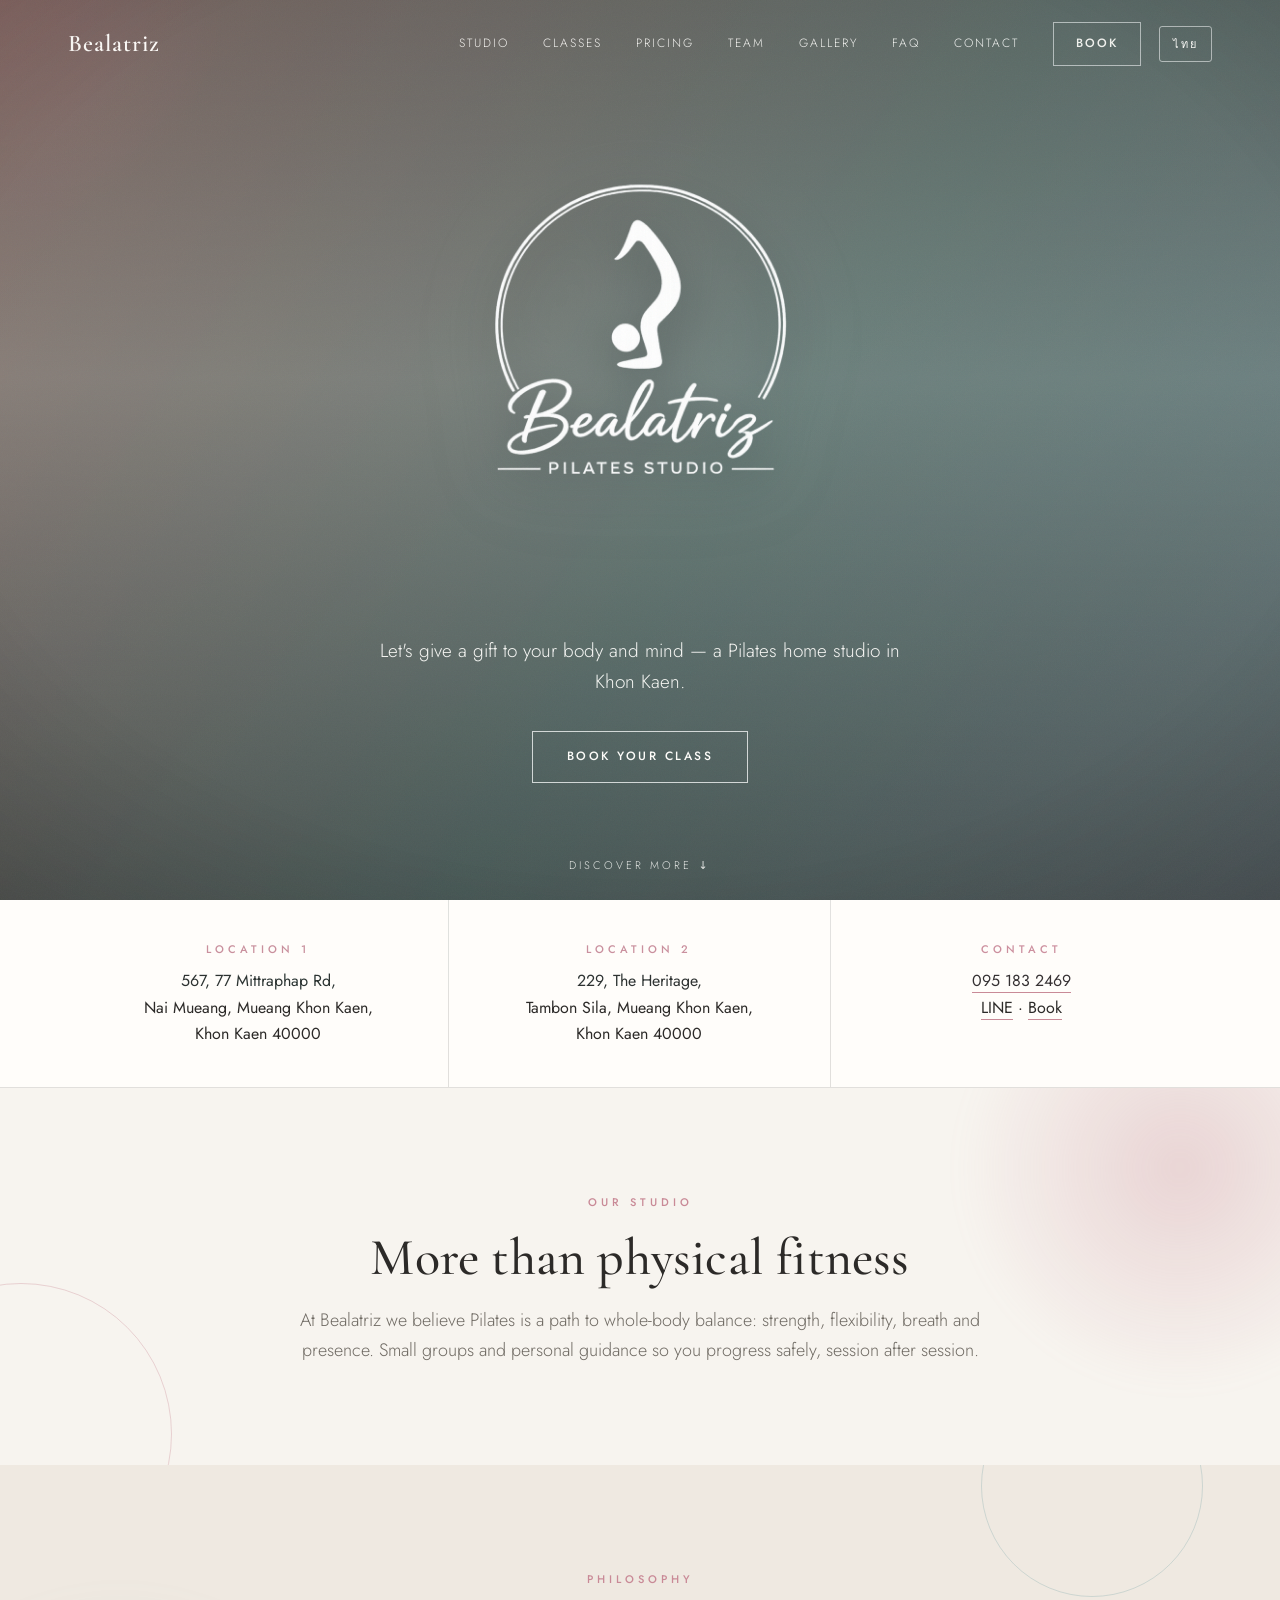
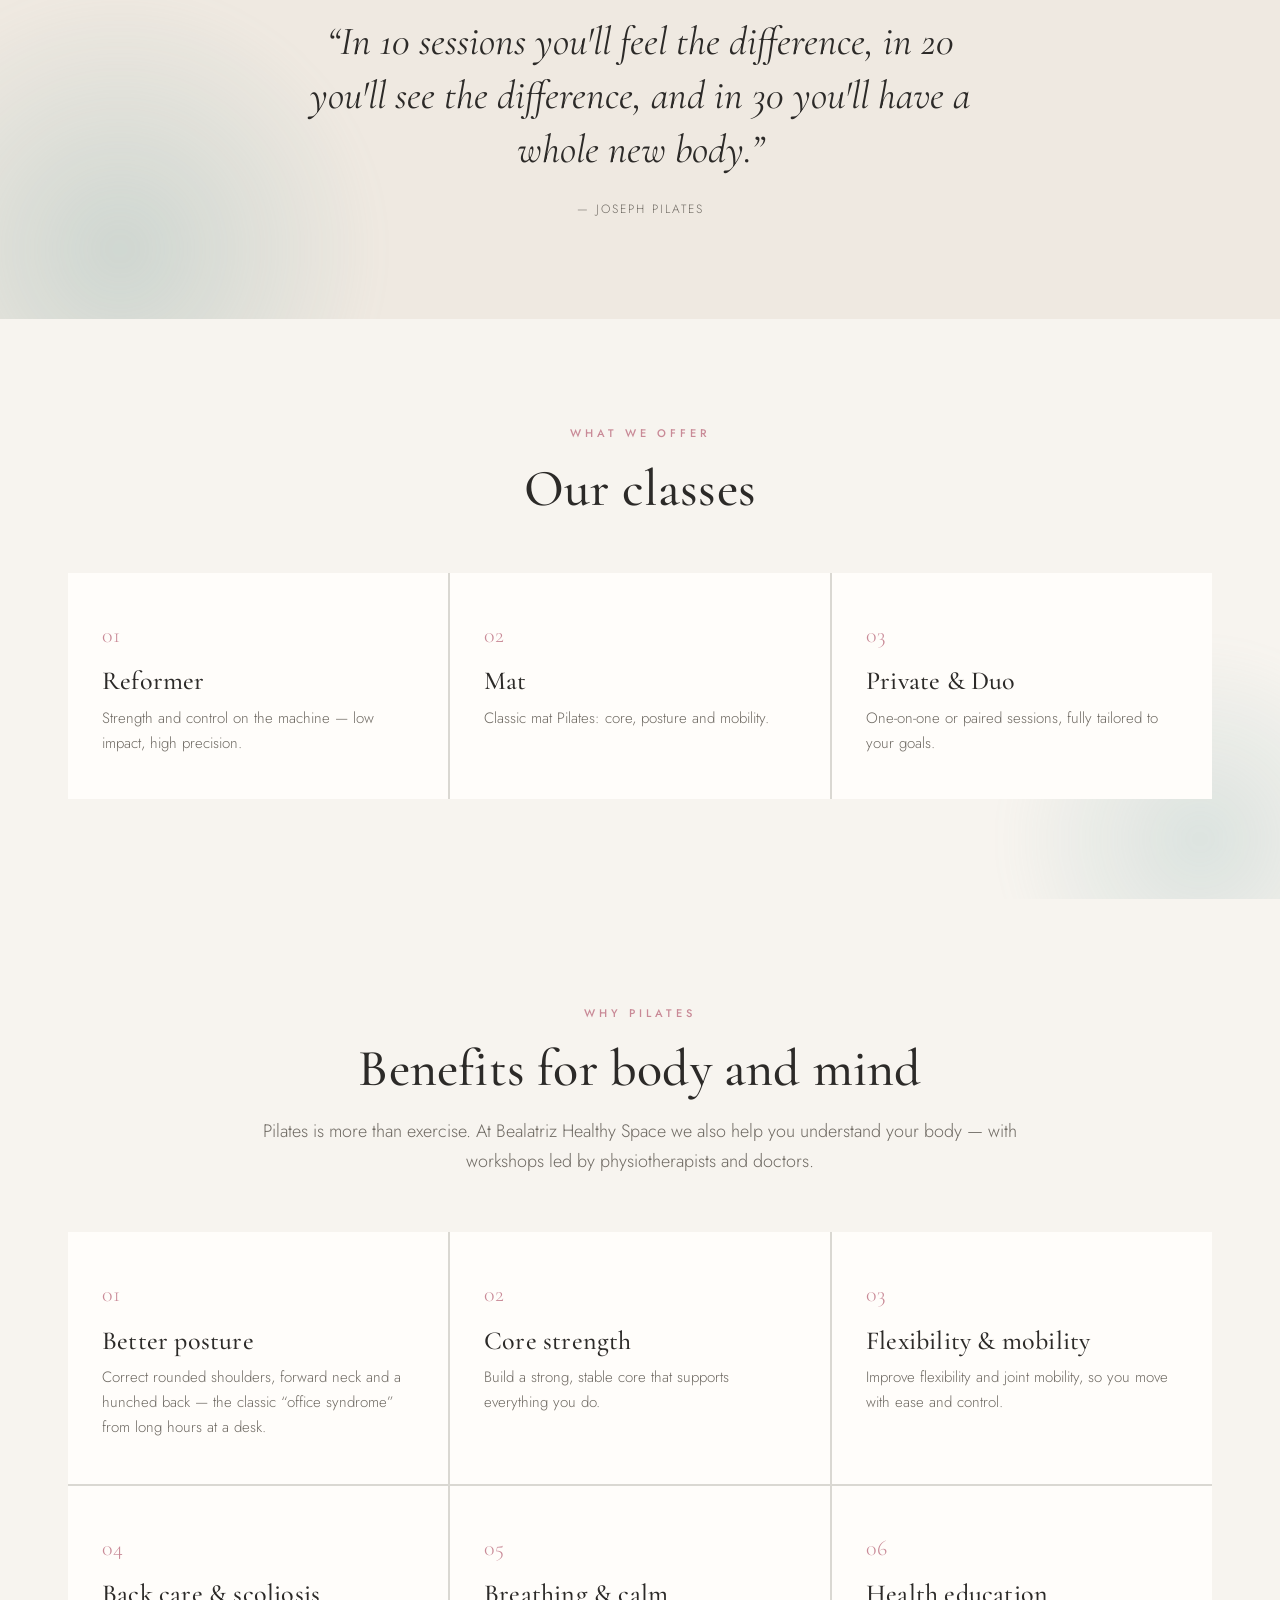
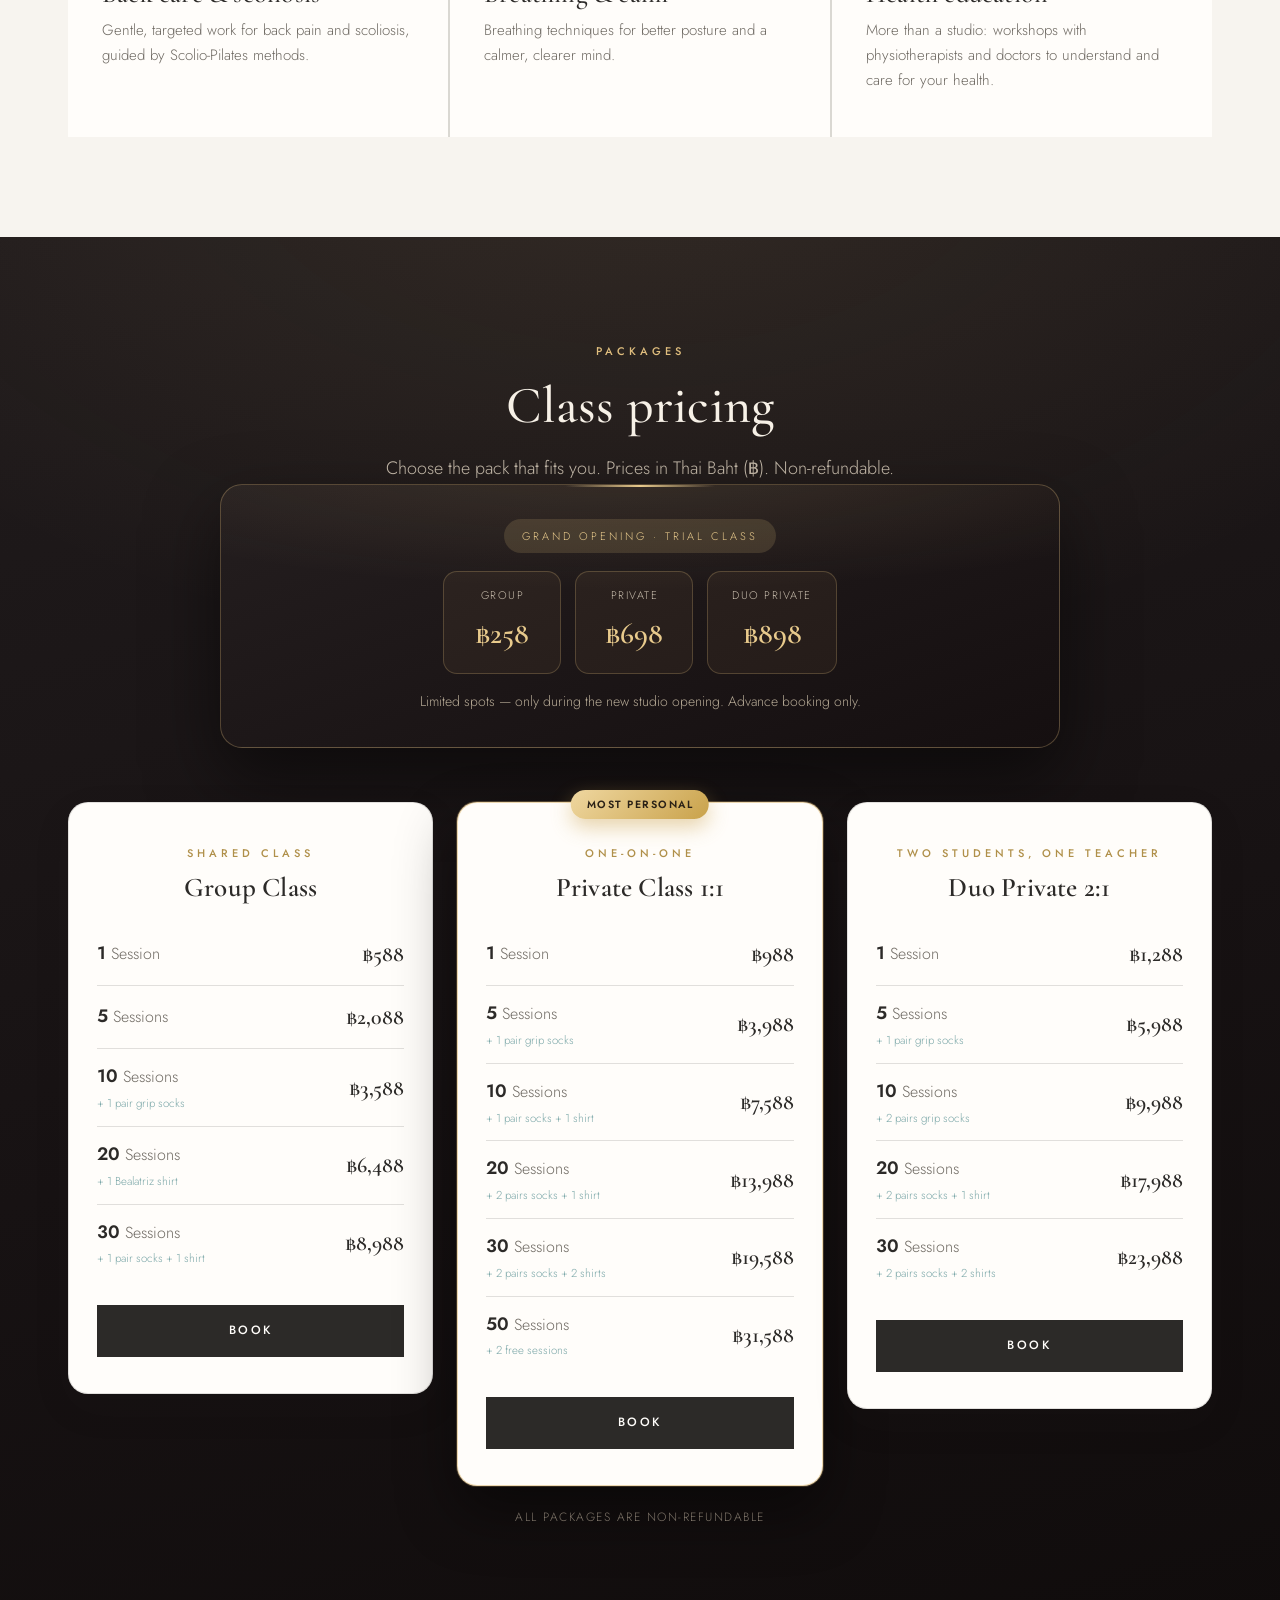
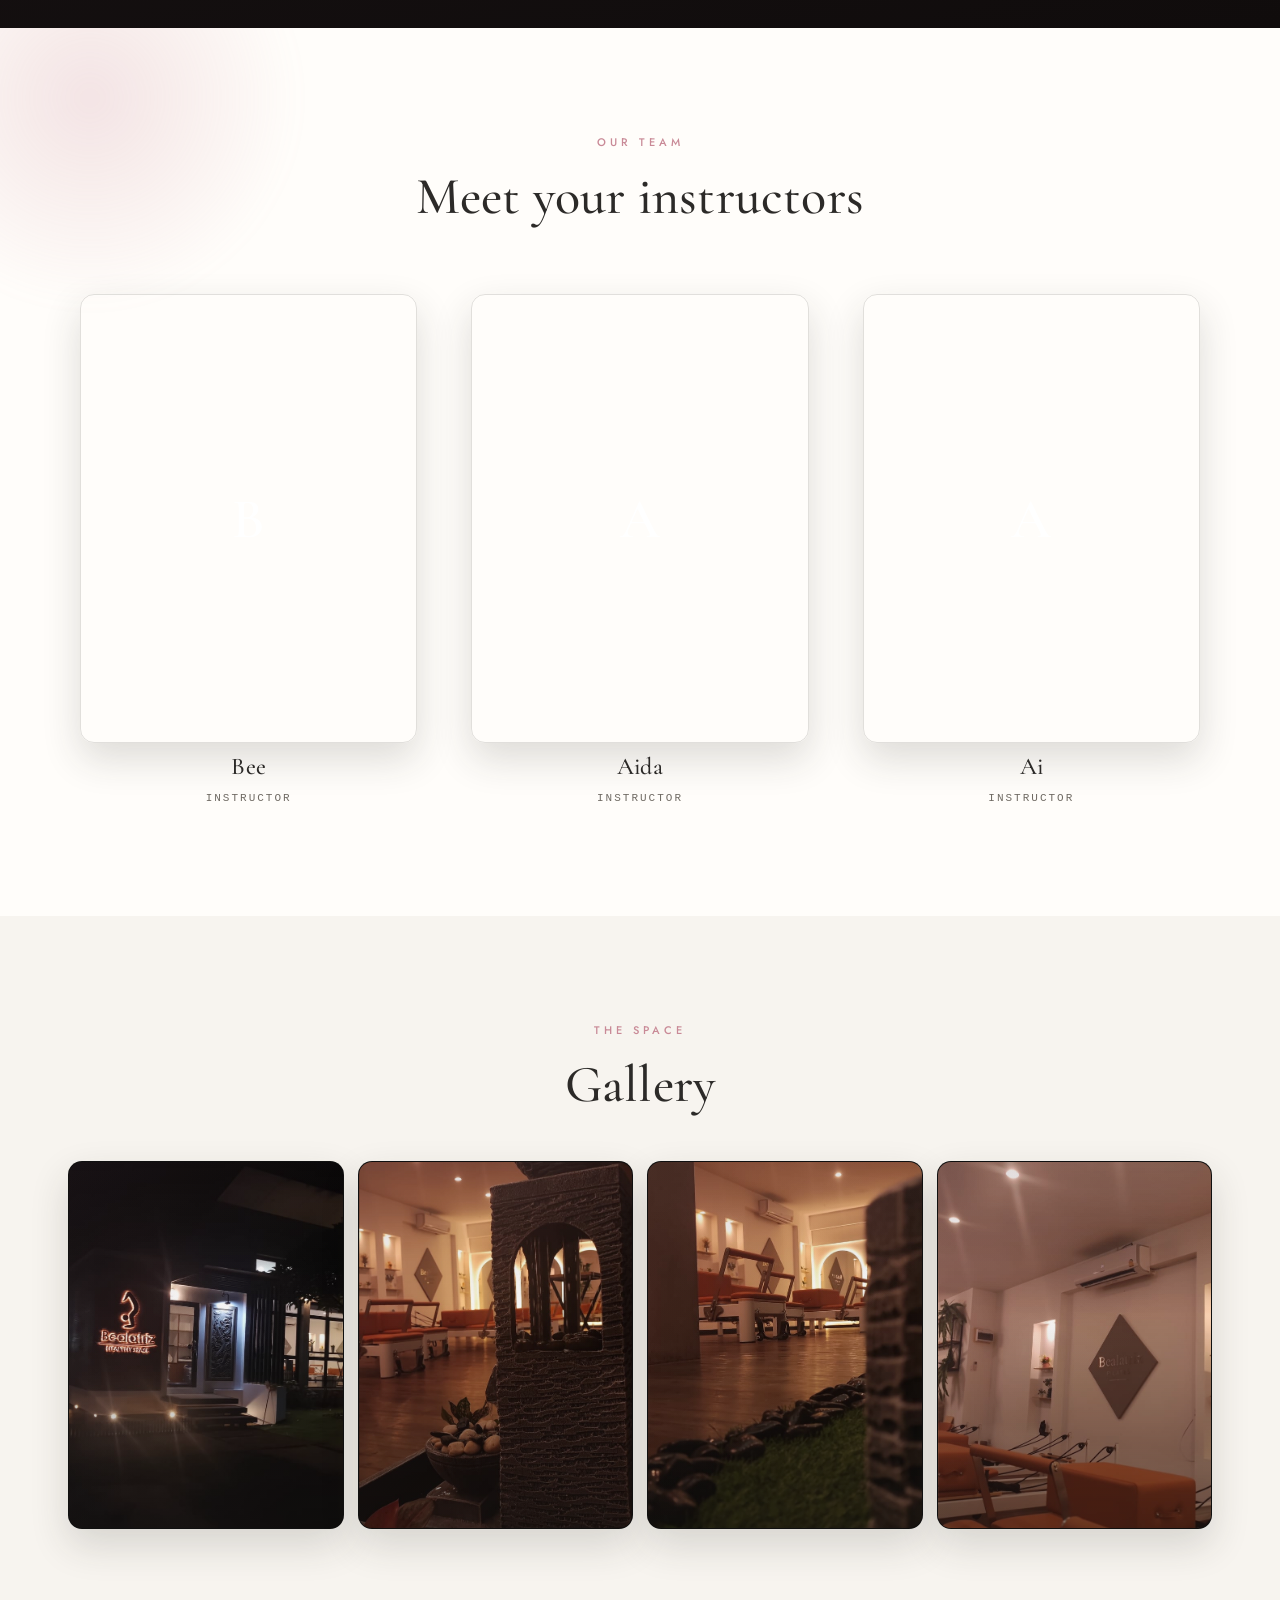
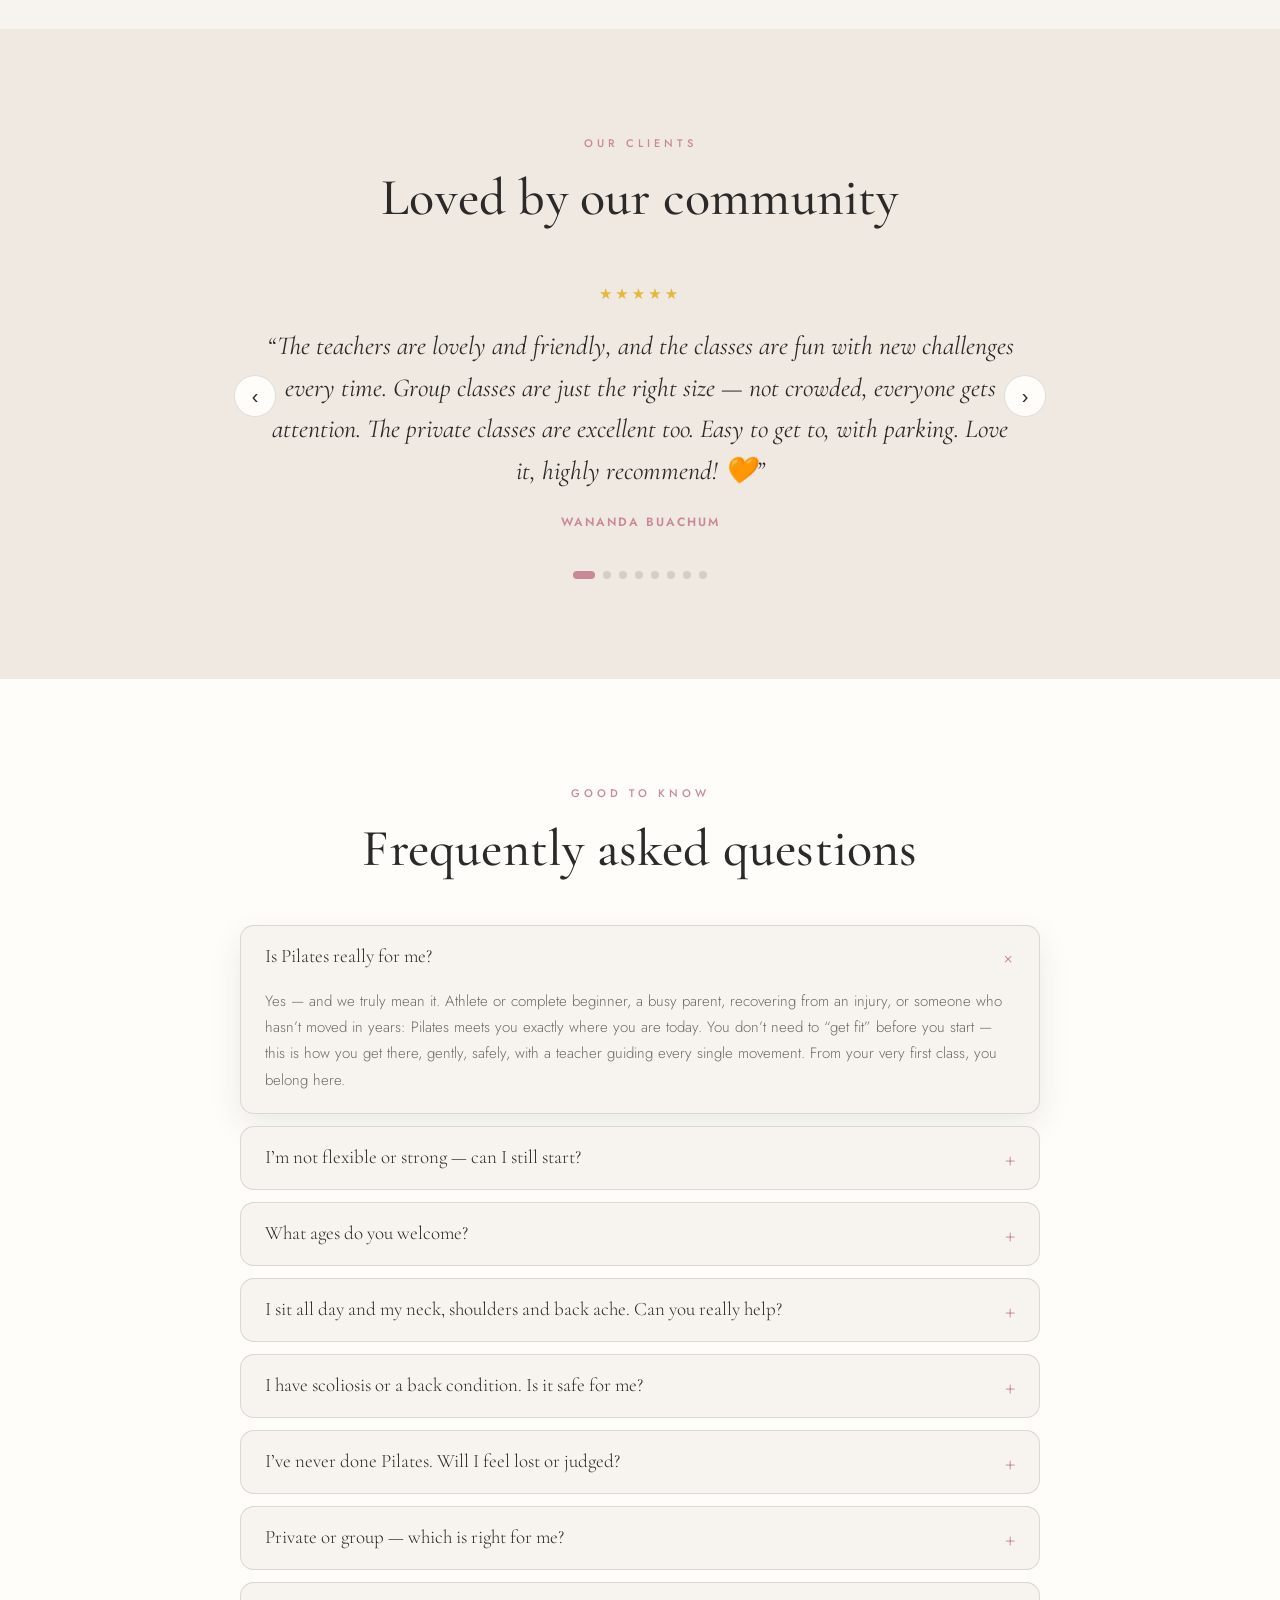
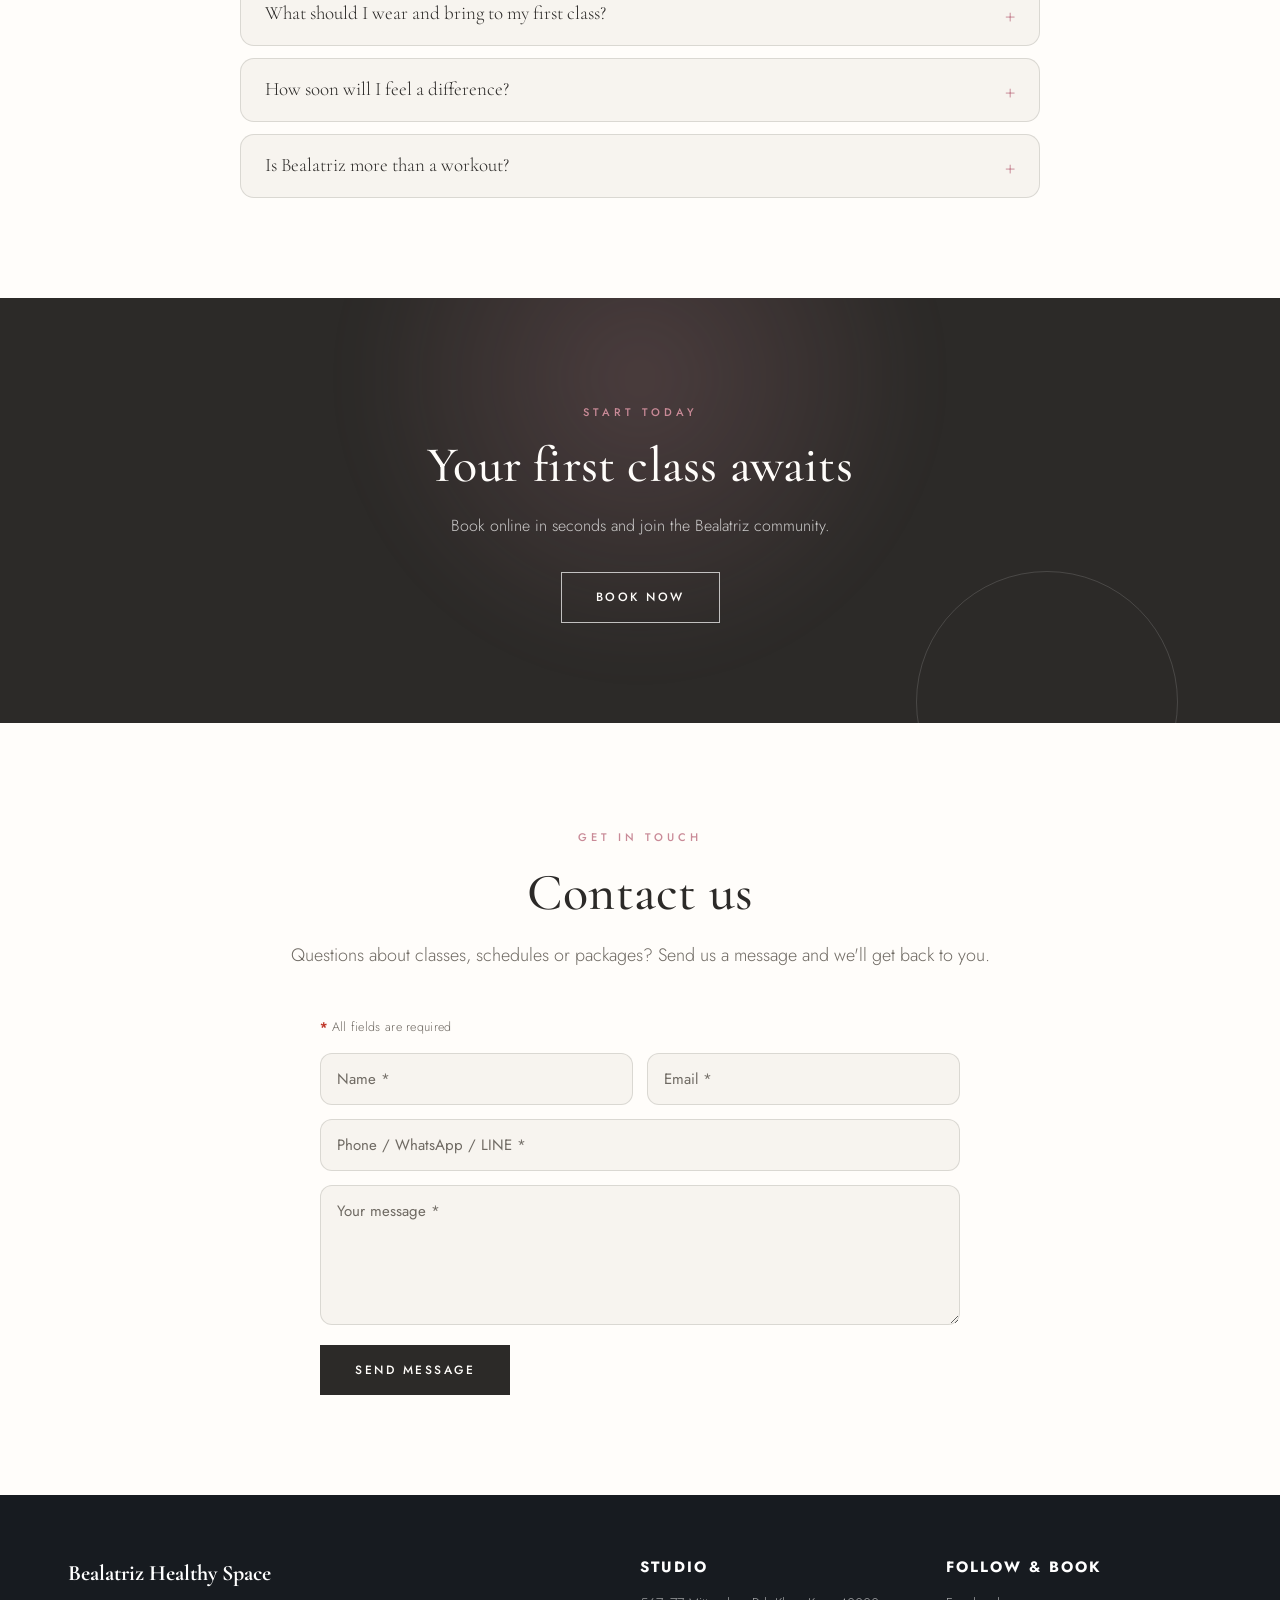
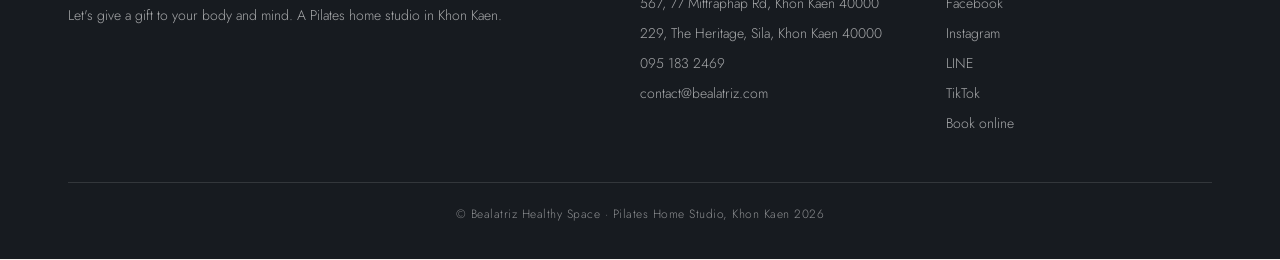
==== commit 47d11c2c: "feat: publica el sitio completo — index deja de ser coming soon - index.html ahora es el sitio real " ====
--- a/index.html
+++ b/index.html
@@ -3,56 +3,382 @@
 <head>
 <meta charset="utf-8">
 <meta name="viewport" content="width=device-width, initial-scale=1">
-<title>Bealatriz Pilates Studio — Coming soon</title>
-<meta name="robots" content="noindex, nofollow">
-<meta name="description" content="Bealatriz Pilates Studio — coming soon.">
+<title>Bealatriz Pilates Studio</title>
+<meta name="description" content="Bealatriz — a boutique Pilates studio. Reformer, Mat and Private sessions.">
 <link rel="preconnect" href="https://fonts.googleapis.com">
 <link rel="preconnect" href="https://fonts.gstatic.com" crossorigin>
-<link href="https://fonts.googleapis.com/css2?family=Cormorant+Garamond:wght@400;500;600&family=Jost:wght@300;400;500;600&family=Noto+Serif+Thai:wght@400;500;600&display=swap" rel="stylesheet">
+<link href="https://fonts.googleapis.com/css2?family=Cormorant+Garamond:wght@400;500;600&family=Jost:wght@300;400;500;600&family=Noto+Sans+Thai:wght@300;400;500;600&family=Noto+Serif+Thai:wght@400;500;600&display=swap" rel="stylesheet">
 <link rel="icon" type="image/png" href="assets/logo.png">
-<style>
-  *{box-sizing:border-box;margin:0;padding:0;}
-  html,body{height:100%;}
-  body{
-    min-height:100vh;display:flex;flex-direction:column;align-items:center;justify-content:center;
-    text-align:center;padding:32px 22px;overflow:hidden;position:relative;
-    font-family:'Jost',system-ui,sans-serif;font-weight:300;color:#fffdfa;
-    background:linear-gradient(135deg,#b9a99c,#7ba7a8);
-  }
-  /* Overlay oscuro (mismo del hero del sitio) + viñeta */
-  body::before{content:'';position:absolute;inset:0;z-index:0;pointer-events:none;
-    background:linear-gradient(180deg,rgba(28,24,22,.52),rgba(28,24,22,.34) 42%,rgba(28,24,22,.66));}
-  body::after{content:'';position:absolute;inset:0;z-index:0;pointer-events:none;
-    background:radial-gradient(120% 100% at 50% 38%,transparent 55%,rgba(0,0,0,.36) 100%);}
-  .wrap{position:relative;z-index:1;max-width:640px;display:flex;flex-direction:column;align-items:center;}
-  .logo{
-    width:min(460px,86vw);height:auto;display:block;margin:0 auto 26px;
-    filter:drop-shadow(0 0 26px rgba(255,255,255,.28)) drop-shadow(0 12px 26px rgba(0,0,0,.5));
-    animation:glow 4.5s ease-in-out infinite;
-  }
-  @keyframes glow{
-    0%,100%{filter:drop-shadow(0 0 20px rgba(255,255,255,.22)) drop-shadow(0 12px 26px rgba(0,0,0,.5));}
-    50%{filter:drop-shadow(0 0 34px rgba(255,255,255,.42)) drop-shadow(0 12px 26px rgba(0,0,0,.5));}
-  }
-  .eyebrow{font-size:12px;letter-spacing:5px;text-transform:uppercase;color:rgba(255,255,255,.82);margin-bottom:16px;}
-  h1{font-family:'Cormorant Garamond',Georgia,serif;font-weight:500;line-height:1.08;
-     font-size:clamp(40px,8vw,74px);margin-bottom:18px;}
-  .sub{font-size:clamp(15px,2.2vw,18px);font-weight:300;opacity:.92;max-width:440px;margin:0 auto;line-height:1.6;}
-  .th{font-family:'Noto Serif Thai','Cormorant Garamond',serif;opacity:.8;margin-top:10px;font-size:15px;}
-  .rule{width:56px;height:1px;background:rgba(255,255,255,.5);margin:28px auto 0;}
-  .foot{position:absolute;bottom:26px;left:0;right:0;z-index:1;
-        font-size:11px;letter-spacing:2px;text-transform:uppercase;color:rgba(255,255,255,.6);}
-</style>
+<link rel="stylesheet" href="css/styles.css">
 </head>
 <body>
-  <div class="wrap">
-    <img class="logo" src="assets/logo.png" alt="Bealatriz Pilates Studio">
-    <p class="eyebrow">Khon Kaen · Pilates Studio</p>
-    <h1>Coming soon</h1>
-    <p class="sub">We're crafting something beautiful for your body and mind. Our new home online will open very soon.</p>
-    <p class="sub th">เรากำลังตกแต่งพื้นที่ใหม่ของเรา — เว็บไซต์จะเปิดให้บริการเร็ว ๆ นี้</p>
-    <div class="rule"></div>
-  </div>
-  <div class="foot">© Bealatriz Healthy Space · Khon Kaen</div>
+
+<header id="hdr">
+  <div class="wrap nav">
+    <a href="#" class="logo">Bealatriz</a>
+    <div class="nav-right">
+      <nav class="menu" id="menu">
+        <a href="#estudio" data-en="Studio" data-th="สตูดิโอ">Studio</a>
+        <a href="#clases" data-en="Classes" data-th="คลาสเรียน">Classes</a>
+        <a href="#precios" data-en="Pricing" data-th="ราคา">Pricing</a>
+        <a href="#equipo" data-en="Team" data-th="ทีมงาน">Team</a>
+        <a href="#galeria" data-en="Gallery" data-th="แกลเลอรี">Gallery</a>
+        <a href="#faq" data-en="FAQ" data-th="คำถามที่พบบ่อย">FAQ</a>
+        <a href="#contacto" data-en="Contact" data-th="ติดต่อ">Contact</a>
+        <a class="btn" href="javascript:void(0)" onclick="openBook()" data-en="Book" data-th="จอง">Book</a>
+      </nav>
+      <button class="lang-btn" id="langToggle" aria-label="Language">ไทย</button>
+      <button class="burger" id="burger" aria-label="Menu">☰</button>
+    </div>
+  </div>
+</header>
+
+<!-- HERO -->
+<section class="hero">
+  <div class="hero-slides" id="heroSlides"></div>
+  <div class="hero-overlay"></div>
+  <div class="hero-in">
+    <img class="hero-logo" src="assets/logo.png" alt="Bealatriz Pilates Studio">
+    <h1 class="visually-hidden">Bealatriz Pilates Studio</h1>
+    <p data-en="Let's give a gift to your body and mind — a Pilates home studio in Khon Kaen." data-th="มอบของขวัญให้กับร่างกายและจิตใจของคุณ — สตูดิโอพิลาทิสส่วนตัวในขอนแก่น">Let's give a gift to your body and mind — a Pilates home studio in Khon Kaen.</p>
+    <a class="btn" href="javascript:void(0)" onclick="openBook()" data-en="Book your class" data-th="จองคลาสของคุณ">Book your class</a>
+  </div>
+  <div class="hero-dots" id="heroDots"></div>
+  <div class="scroll-cue" data-en="Discover more ↓" data-th="เลื่อนดูเพิ่มเติม ↓">Discover more ↓</div>
+</section>
+
+<!-- INFO STRIP -->
+<div class="info">
+  <div class="wrap info-grid">
+    <div class="info-cell"><span class="eyebrow" data-en="Location 1" data-th="สาขา 1">Location 1</span><p>567, 77 Mittraphap Rd,<br>Nai Mueang, Mueang Khon Kaen,<br>Khon Kaen 40000</p></div>
+    <div class="info-cell"><span class="eyebrow" data-en="Location 2" data-th="สาขา 2">Location 2</span><p>229, The Heritage,<br>Tambon Sila, Mueang Khon Kaen,<br>Khon Kaen 40000</p></div>
+    <div class="info-cell"><span class="eyebrow" data-en="Contact" data-th="ติดต่อ">Contact</span><p><a href="tel:+66951832469">095 183 2469</a><br><a href="https://lin.ee/1MXUuXp" target="_blank" rel="noopener">LINE</a> · <a href="javascript:void(0)" onclick="openBook()" data-en="Book" data-th="จอง">Book</a></p></div>
+  </div>
+</div>
+
+<!-- STUDIO -->
+<section class="block" id="estudio">
+  <div class="wrap center">
+    <span class="eyebrow" data-en="Our studio" data-th="สตูดิโอของเรา">Our studio</span>
+    <h2 data-en="More than physical fitness" data-th="มากกว่าการออกกำลังกาย">More than physical fitness</h2>
+    <p class="lead" data-en="At Bealatriz we believe Pilates is a path to whole-body balance: strength, flexibility, breath and presence. Small groups and personal guidance so you progress safely, session after session." data-th="ที่ Bealatriz เราเชื่อว่าพิลาทิสคือเส้นทางสู่ความสมดุลของทั้งร่างกาย: ความแข็งแรง ความยืดหยุ่น การหายใจ และการมีสติ กลุ่มเล็กและการดูแลเฉพาะบุคคล เพื่อให้คุณก้าวหน้าอย่างปลอดภัยในทุกเซสชัน">At Bealatriz we believe Pilates is a path to whole-body balance: strength, flexibility, breath and presence. Small groups and personal guidance so you progress safely, session after session.</p>
+  </div>
+</section>
+
+<!-- QUOTE -->
+<section class="block quote">
+  <div class="wrap center">
+    <span class="eyebrow" data-en="Philosophy" data-th="ปรัชญา">Philosophy</span>
+    <blockquote data-en="“In 10 sessions you'll feel the difference, in 20 you'll see the difference, and in 30 you'll have a whole new body.”" data-th="“ใน 10 ครั้งคุณจะรู้สึกถึงความแตกต่าง ใน 20 ครั้งคุณจะเห็นความแตกต่าง และใน 30 ครั้งคุณจะมีร่างกายใหม่ทั้งหมด”">“In 10 sessions you'll feel the difference, in 20 you'll see the difference, and in 30 you'll have a whole new body.”</blockquote>
+    <cite data-en="— Joseph Pilates" data-th="— โจเซฟ พิลาทิส">— Joseph Pilates</cite>
+  </div>
+</section>
+
+<!-- CLASSES -->
+<section class="block" id="clases">
+  <div class="wrap">
+    <div class="center"><span class="eyebrow" data-en="What we offer" data-th="สิ่งที่เรามอบให้">What we offer</span><h2 data-en="Our classes" data-th="คลาสของเรา">Our classes</h2></div>
+    <div class="cards">
+      <div class="ccard"><div class="num">01</div><h3 data-en="Reformer" data-th="รีฟอร์เมอร์">Reformer</h3><p data-en="Strength and control on the machine — low impact, high precision." data-th="ฝึกความแข็งแรงและการควบคุมด้วยเครื่อง แรงกระแทกต่ำ แม่นยำสูง">Strength and control on the machine — low impact, high precision.</p></div>
+      <div class="ccard"><div class="num">02</div><h3 data-en="Mat" data-th="แมท">Mat</h3><p data-en="Classic mat Pilates: core, posture and mobility." data-th="พิลาทิสบนเสื่อแบบคลาสสิก: แกนกลางลำตัว การวางท่าทาง และการเคลื่อนไหว">Classic mat Pilates: core, posture and mobility.</p></div>
+      <div class="ccard"><div class="num">03</div><h3 data-en="Private &amp; Duo" data-th="ส่วนตัวและคู่">Private &amp; Duo</h3><p data-en="One-on-one or paired sessions, fully tailored to your goals." data-th="เซสชันแบบตัวต่อตัวหรือเป็นคู่ ปรับให้เข้ากับเป้าหมายของคุณอย่างเต็มที่">One-on-one or paired sessions, fully tailored to your goals.</p></div>
+    </div>
+  </div>
+</section>
+
+<!-- BENEFITS -->
+<section class="block" id="beneficios">
+  <div class="wrap">
+    <div class="center">
+      <span class="eyebrow" data-en="Why Pilates" data-th="ทำไมต้องพิลาทิส">Why Pilates</span>
+      <h2 data-en="Benefits for body and mind" data-th="ประโยชน์ต่อร่างกายและจิตใจ">Benefits for body and mind</h2>
+      <p class="lead" data-en="Pilates is more than exercise. At Bealatriz Healthy Space we also help you understand your body — with workshops led by physiotherapists and doctors." data-th="พิลาทิสเป็นมากกว่าการออกกำลังกาย ที่ Bealatriz Healthy Space เรายังช่วยให้คุณเข้าใจร่างกายของตัวเอง ผ่านเวิร์กช็อปที่นำโดยนักกายภาพบำบัดและแพทย์">Pilates is more than exercise. At Bealatriz Healthy Space we also help you understand your body — with workshops led by physiotherapists and doctors.</p>
+    </div>
+    <div class="cards">
+      <div class="ccard"><div class="num">01</div><h3 data-en="Better posture" data-th="ท่าทางที่ดีขึ้น">Better posture</h3><p data-en="Correct rounded shoulders, forward neck and a hunched back — the classic “office syndrome” from long hours at a desk." data-th="แก้ไหล่ห่อ คอยื่น หลังค่อม — ออฟฟิศซินโดรมจากการนั่งทำงานนาน ๆ">Correct rounded shoulders, forward neck and a hunched back — the classic “office syndrome” from long hours at a desk.</p></div>
+      <div class="ccard"><div class="num">02</div><h3 data-en="Core strength" data-th="แกนกลางที่แข็งแรง">Core strength</h3><p data-en="Build a strong, stable core that supports everything you do." data-th="สร้างแกนกลางลำตัวที่แข็งแรงและมั่นคง รองรับทุกการเคลื่อนไหว">Build a strong, stable core that supports everything you do.</p></div>
+      <div class="ccard"><div class="num">03</div><h3 data-en="Flexibility &amp; mobility" data-th="ความยืดหยุ่นและการเคลื่อนไหว">Flexibility &amp; mobility</h3><p data-en="Improve flexibility and joint mobility, so you move with ease and control." data-th="เพิ่มความยืดหยุ่นและการเคลื่อนไหวของข้อต่อ เคลื่อนไหวได้อย่างคล่องตัวและควบคุมได้">Improve flexibility and joint mobility, so you move with ease and control.</p></div>
+      <div class="ccard"><div class="num">04</div><h3 data-en="Back care &amp; scoliosis" data-th="ดูแลหลังและกระดูกสันหลังคด">Back care &amp; scoliosis</h3><p data-en="Gentle, targeted work for back pain and scoliosis, guided by Scolio-Pilates methods." data-th="การฝึกที่นุ่มนวลและตรงจุดสำหรับอาการปวดหลังและกระดูกสันหลังคด ตามแนวทาง Scolio-Pilates">Gentle, targeted work for back pain and scoliosis, guided by Scolio-Pilates methods.</p></div>
+      <div class="ccard"><div class="num">05</div><h3 data-en="Breathing &amp; calm" data-th="การหายใจและความสงบ">Breathing &amp; calm</h3><p data-en="Breathing techniques for better posture and a calmer, clearer mind." data-th="เทคนิคการหายใจเพื่อท่าทางที่ดีและจิตใจที่สงบและปลอดโปร่ง">Breathing techniques for better posture and a calmer, clearer mind.</p></div>
+      <div class="ccard"><div class="num">06</div><h3 data-en="Health education" data-th="เรียนรู้เรื่องสุขภาพ">Health education</h3><p data-en="More than a studio: workshops with physiotherapists and doctors to understand and care for your health." data-th="มากกว่าสตูดิโอ: เวิร์กช็อปกับนักกายภาพบำบัดและแพทย์ เพื่อเข้าใจและดูแลสุขภาพของคุณ">More than a studio: workshops with physiotherapists and doctors to understand and care for your health.</p></div>
+    </div>
+  </div>
+</section>
+
+<!-- TEAM -->
+<!-- PRICING -->
+<section class="block" id="precios">
+  <div class="wrap">
+    <div class="center">
+      <span class="eyebrow" data-en="Packages" data-th="แพ็กเกจ">Packages</span>
+      <h2 data-en="Class pricing" data-th="ราคาคลาส">Class pricing</h2>
+      <p class="lead" data-en="Choose the pack that fits you. Prices in Thai Baht (฿). Non-refundable." data-th="เลือกแพ็กเกจที่เหมาะกับคุณ ราคาเป็นเงินบาท (฿) ไม่สามารถคืนเงินได้">Choose the pack that fits you. Prices in Thai Baht (฿). Non-refundable.</p>
+    </div>
+
+    <!-- Grand opening offer -->
+    <div class="offer">
+      <span class="offer-tag" data-en="Grand Opening · Trial Class" data-th="โปรเปิดสาขา · คลาสทดลอง">Grand Opening · Trial Class</span>
+      <div class="offer-row">
+        <div><span data-en="Group" data-th="กลุ่ม">Group</span><b>฿258</b></div>
+        <div><span data-en="Private" data-th="ส่วนตัว">Private</span><b>฿698</b></div>
+        <div><span data-en="Duo Private" data-th="ส่วนตัวคู่">Duo Private</span><b>฿898</b></div>
+      </div>
+      <p data-en="Limited spots — only during the new studio opening. Advance booking only." data-th="จำนวนจำกัด เฉพาะช่วงเปิดสาขาใหม่ — จองล่วงหน้าเท่านั้น">Limited spots — only during the new studio opening. Advance booking only.</p>
+    </div>
+
+    <div class="price-grid">
+      <!-- Group -->
+      <div class="pcard">
+        <div class="pcard-head"><span class="eyebrow" data-en="Shared class" data-th="คลาสรวม">Shared class</span><h3 data-en="Group Class" data-th="คลาสกลุ่ม">Group Class</h3></div>
+        <ul class="ptiers">
+          <li><span class="pt-l"><span class="pt-s"><b>1</b> <i data-en="Session" data-th="ครั้ง">Session</i></span></span><span class="pt-p">฿588</span></li>
+          <li><span class="pt-l"><span class="pt-s"><b>5</b> <i data-en="Sessions" data-th="ครั้ง">Sessions</i></span></span><span class="pt-p">฿2,088</span></li>
+          <li><span class="pt-l"><span class="pt-s"><b>10</b> <i data-en="Sessions" data-th="ครั้ง">Sessions</i></span><span class="pt-gift" data-en="+ 1 pair grip socks" data-th="+ ถุงเท้าพิลาทิส 1 คู่">+ 1 pair grip socks</span></span><span class="pt-p">฿3,588</span></li>
+          <li><span class="pt-l"><span class="pt-s"><b>20</b> <i data-en="Sessions" data-th="ครั้ง">Sessions</i></span><span class="pt-gift" data-en="+ 1 Bealatriz shirt" data-th="+ เสื้อ Bealatriz 1 ตัว">+ 1 Bealatriz shirt</span></span><span class="pt-p">฿6,488</span></li>
+          <li><span class="pt-l"><span class="pt-s"><b>30</b> <i data-en="Sessions" data-th="ครั้ง">Sessions</i></span><span class="pt-gift" data-en="+ 1 pair socks + 1 shirt" data-th="+ ถุงเท้า 1 คู่ + เสื้อ 1 ตัว">+ 1 pair socks + 1 shirt</span></span><span class="pt-p">฿8,988</span></li>
+        </ul>
+        <a class="btn solid" href="javascript:void(0)" onclick="openBook()" data-en="Book" data-th="จอง">Book</a>
+      </div>
+
+      <!-- Private 1:1 (featured) -->
+      <div class="pcard featured">
+        <span class="pcard-badge" data-en="Most personal" data-th="ดูแลใกล้ชิดที่สุด">Most personal</span>
+        <div class="pcard-head"><span class="eyebrow" data-en="One-on-one" data-th="ตัวต่อตัว">One-on-one</span><h3 data-en="Private Class 1:1" data-th="คลาสส่วนตัว 1:1">Private Class 1:1</h3></div>
+        <ul class="ptiers">
+          <li><span class="pt-l"><span class="pt-s"><b>1</b> <i data-en="Session" data-th="ครั้ง">Session</i></span></span><span class="pt-p">฿988</span></li>
+          <li><span class="pt-l"><span class="pt-s"><b>5</b> <i data-en="Sessions" data-th="ครั้ง">Sessions</i></span><span class="pt-gift" data-en="+ 1 pair grip socks" data-th="+ ถุงเท้าพิลาทิส 1 คู่">+ 1 pair grip socks</span></span><span class="pt-p">฿3,988</span></li>
+          <li><span class="pt-l"><span class="pt-s"><b>10</b> <i data-en="Sessions" data-th="ครั้ง">Sessions</i></span><span class="pt-gift" data-en="+ 1 pair socks + 1 shirt" data-th="+ ถุงเท้า 1 คู่ + เสื้อ 1 ตัว">+ 1 pair socks + 1 shirt</span></span><span class="pt-p">฿7,588</span></li>
+          <li><span class="pt-l"><span class="pt-s"><b>20</b> <i data-en="Sessions" data-th="ครั้ง">Sessions</i></span><span class="pt-gift" data-en="+ 2 pairs socks + 1 shirt" data-th="+ ถุงเท้า 2 คู่ + เสื้อ 1 ตัว">+ 2 pairs socks + 1 shirt</span></span><span class="pt-p">฿13,988</span></li>
+          <li><span class="pt-l"><span class="pt-s"><b>30</b> <i data-en="Sessions" data-th="ครั้ง">Sessions</i></span><span class="pt-gift" data-en="+ 2 pairs socks + 2 shirts" data-th="+ ถุงเท้า 2 คู่ + เสื้อ 2 ตัว">+ 2 pairs socks + 2 shirts</span></span><span class="pt-p">฿19,588</span></li>
+          <li><span class="pt-l"><span class="pt-s"><b>50</b> <i data-en="Sessions" data-th="ครั้ง">Sessions</i></span><span class="pt-gift" data-en="+ 2 free sessions" data-th="+ ฟรี 2 คลาส">+ 2 free sessions</span></span><span class="pt-p">฿31,588</span></li>
+        </ul>
+        <a class="btn solid" href="javascript:void(0)" onclick="openBook()" data-en="Book" data-th="จอง">Book</a>
+      </div>
+
+      <!-- Duo 2:1 -->
+      <div class="pcard">
+        <div class="pcard-head"><span class="eyebrow" data-en="Two students, one teacher" data-th="สองคน ครูหนึ่งคน">Two students, one teacher</span><h3 data-en="Duo Private 2:1" data-th="ส่วนตัวคู่ 2:1">Duo Private 2:1</h3></div>
+        <ul class="ptiers">
+          <li><span class="pt-l"><span class="pt-s"><b>1</b> <i data-en="Session" data-th="ครั้ง">Session</i></span></span><span class="pt-p">฿1,288</span></li>
+          <li><span class="pt-l"><span class="pt-s"><b>5</b> <i data-en="Sessions" data-th="ครั้ง">Sessions</i></span><span class="pt-gift" data-en="+ 1 pair grip socks" data-th="+ ถุงเท้าพิลาทิส 1 คู่">+ 1 pair grip socks</span></span><span class="pt-p">฿5,988</span></li>
+          <li><span class="pt-l"><span class="pt-s"><b>10</b> <i data-en="Sessions" data-th="ครั้ง">Sessions</i></span><span class="pt-gift" data-en="+ 2 pairs grip socks" data-th="+ ถุงเท้าพิลาทิส 2 คู่">+ 2 pairs grip socks</span></span><span class="pt-p">฿9,988</span></li>
+          <li><span class="pt-l"><span class="pt-s"><b>20</b> <i data-en="Sessions" data-th="ครั้ง">Sessions</i></span><span class="pt-gift" data-en="+ 2 pairs socks + 1 shirt" data-th="+ ถุงเท้า 2 คู่ + เสื้อ 1 ตัว">+ 2 pairs socks + 1 shirt</span></span><span class="pt-p">฿17,988</span></li>
+          <li><span class="pt-l"><span class="pt-s"><b>30</b> <i data-en="Sessions" data-th="ครั้ง">Sessions</i></span><span class="pt-gift" data-en="+ 2 pairs socks + 2 shirts" data-th="+ ถุงเท้า 2 คู่ + เสื้อ 2 ตัว">+ 2 pairs socks + 2 shirts</span></span><span class="pt-p">฿23,988</span></li>
+        </ul>
+        <a class="btn solid" href="javascript:void(0)" onclick="openBook()" data-en="Book" data-th="จอง">Book</a>
+      </div>
+    </div>
+    <p class="pnote" data-en="All packages are non-refundable" data-th="ทุกแพ็กเกจไม่สามารถคืนเงินได้">All packages are non-refundable</p>
+  </div>
+</section>
+
+<section class="block" id="equipo" style="background:var(--white)">
+  <div class="wrap">
+    <div class="center"><span class="eyebrow" data-en="Our team" data-th="ทีมงานของเรา">Our team</span><h2 data-en="Meet your instructors" data-th="พบกับครูผู้สอนของคุณ">Meet your instructors</h2></div>
+    <div class="team">
+      <button class="tcard" onclick="openTeam('bee')">
+        <span class="tavatar" data-initial="B" style="background-image:url('assets/team/bee.jpg')"></span>
+        <h3>Bee</h3><span class="trole" data-en="Instructor" data-th="ครูผู้สอน">Instructor</span>
+      </button>
+      <button class="tcard" onclick="openTeam('aida')">
+        <span class="tavatar" data-initial="A" style="background-image:url('assets/team/aida.jpg')"></span>
+        <h3>Aida</h3><span class="trole" data-en="Instructor" data-th="ครูผู้สอน">Instructor</span>
+      </button>
+      <button class="tcard" onclick="openTeam('ai')">
+        <span class="tavatar" data-initial="A" style="background-image:url('assets/team/ai.jpg')"></span>
+        <h3>Ai</h3><span class="trole" data-en="Instructor" data-th="ครูผู้สอน">Instructor</span>
+      </button>
+    </div>
+  </div>
+</section>
+
+<!-- GALLERY -->
+<section class="block" id="galeria">
+  <div class="wrap">
+    <div class="center"><span class="eyebrow" data-en="The space" data-th="พื้นที่ของเรา">The space</span><h2 data-en="Gallery" data-th="แกลเลอรี">Gallery</h2></div>
+    <div class="gallery" id="galGrid" style="margin-top:48px"></div>
+  </div>
+</section>
+
+<!-- TESTIMONIALS -->
+<section class="block" id="opiniones" style="background:var(--bg2)">
+  <div class="wrap">
+    <div class="center"><span class="eyebrow" data-en="Our clients" data-th="ลูกค้าของเรา">Our clients</span><h2 data-en="Loved by our community" data-th="เสียงจากคอมมูนิตี้ของเรา">Loved by our community</h2></div>
+    <div class="tst">
+      <button class="tst-arrow tst-prev" onclick="tstShift(-1)" aria-label="Previous">‹</button>
+      <button class="tst-arrow tst-next" onclick="tstShift(1)" aria-label="Next">›</button>
+      <div class="tst-view"><div class="tst-track" id="tstTrack">
+        <div class="tst-slide"><div class="tst-stars">★★★★★</div><p class="tst-quote" data-en="The teachers are lovely and friendly, and the classes are fun with new challenges every time. Group classes are just the right size — not crowded, everyone gets attention. The private classes are excellent too. Easy to get to, with parking. Love it, highly recommend! 🧡" data-th="คุณครูน่ารัก เป็นกันเอง สอนสนุก มี challenge ใหม่เรื่อยๆ คลาสรวมคนก็พอดี ดูแลทั่วถึงค่ะ คนไม่เยอะไป คลาสไพรเวทก็เลิศ เดินทางสะดวก มีที่จอดรถ เลิฟงับ แนะนำ 🧡">The teachers are lovely and friendly, and the classes are fun with new challenges every time. Group classes are just the right size — not crowded, everyone gets attention. The private classes are excellent too. Easy to get to, with parking. Love it, highly recommend! 🧡</p><div class="tst-author">Wananda Buachum</div></div>
+        <div class="tst-slide"><div class="tst-stars">★★★★★</div><p class="tst-quote" data-en="I’m really impressed! Teacher Bee teaches so well and everyone has a great time. The one-hour class flew by! We started from the basics and practised little by little, at our own pace. It was wonderful!" data-th="ประทับใจมากค่ะ! ครู Bee สอนดีมากและทุกคนสนุกกันสุด ๆ คลาสหนึ่งชั่วโมงผ่านไปเร็วมาก เริ่มจากพื้นฐานแล้วค่อย ๆ ฝึกไปตามจังหวะของเราเอง เยี่ยมไปเลยค่ะ">I’m really impressed! Teacher Bee teaches so well and everyone has a great time. The one-hour class flew by! We started from the basics and practised little by little, at our own pace. It was wonderful!</p><div class="tst-author">Pattama Wiriyapattanasub</div></div>
+        <div class="tst-slide"><div class="tst-stars">★★★★★</div><p class="tst-quote" data-en="I was really impressed by the Pilates class. The instructor paid attention to every detail and each exercise was tailored to the student. The space was clean and calm — perfect to focus and relax. My body felt much stronger and more flexible after the sessions." data-th="ประทับใจคลาสพิลาทิสมากค่ะ ครูใส่ใจรายละเอียดและปรับทุกท่าให้เหมาะกับผู้เรียน สถานที่สะอาดและเงียบสงบ เหมาะกับการโฟกัสและผ่อนคลาย รู้สึกว่าร่างกายแข็งแรงและยืดหยุ่นขึ้นมากหลังเรียนต่อเนื่อง">I was really impressed by the Pilates class. The instructor paid attention to every detail and each exercise was tailored to the student. The space was clean and calm — perfect to focus and relax. My body felt much stronger and more flexible after the sessions.</p><div class="tst-author">Optimist Galip</div></div>
+        <div class="tst-slide"><div class="tst-stars">★★★★★</div><p class="tst-quote" data-en="The teachers are great and lovely. Even if you have no experience at all, you can start here. The place is perfect and clean, and the classes — group and private — are so much fun. The teachers take wonderful care of you. 👍" data-th="ครูสอนดีและน่ารักมากค่ะ ถึงจะไม่มีพื้นฐานเลยก็เริ่มที่นี่ได้ สถานที่ดีและสะอาด คลาสกลุ่มและไพรเวทสนุกมาก ครูดูแลดีสุด ๆ 👍">The teachers are great and lovely. Even if you have no experience at all, you can start here. The place is perfect and clean, and the classes — group and private — are so much fun. The teachers take wonderful care of you. 👍</p><div class="tst-author">July Silence</div></div>
+        <div class="tst-slide"><div class="tst-stars">★★★★★</div><p class="tst-quote" data-en="Teacher B is lovely — she teaches really well, is patient and adapts every posture to your body. Even complete beginners can learn. It doesn’t hurt and it’s so relaxing. I recommend coming to learn with us." data-th="ครู B น่ารักมากค่ะ สอนดี ใจเย็น และปรับทุกท่าให้เข้ากับร่างกายของเรา แม้ไม่มีพื้นฐานก็เรียนได้ ไม่เจ็บและผ่อนคลายมาก แนะนำให้มาเรียนด้วยกันค่ะ">Teacher B is lovely — she teaches really well, is patient and adapts every posture to your body. Even complete beginners can learn. It doesn’t hurt and it’s so relaxing. I recommend coming to learn with us.</p><div class="tst-author">Wassana Prisingkorn</div></div>
+        <div class="tst-slide"><div class="tst-stars">★★★★★</div><p class="tst-quote" data-en="Bealatriz just opened another new studio — great location, quiet and peaceful, easy parking. The teachers are as lovely as ever: they teach well, are attentive and always adjust your posture. Highly recommend! 💕✨" data-th="Bealatriz เปิดสตูใหม่อีกที่แล้วว location ดี เงียบสงบ จอดรถสะดวก คุณครูน่ารักเหมือนเดิม สอนดี ใส่ใจ จัดท่าให้ตลอด แนะนำมากๆๆค่า 💕✨">Bealatriz just opened another new studio — great location, quiet and peaceful, easy parking. The teachers are as lovely as ever: they teach well, are attentive and always adjust your posture. Highly recommend! 💕✨</p><div class="tst-author">Rujira W.</div></div>
+        <div class="tst-slide"><div class="tst-stars">★★★★★</div><p class="tst-quote" data-en="The new studio is big and beautiful — clean, with a lovely atmosphere and big mirrors (perfect for pretty selfies too!). Classes are fun and the teacher cares about every single movement. Don’t worry — you’re absolutely in safe hands. 🫶❤️" data-th="สตูใหม่และใหญ่มากค่ะ บรรยากาศดีสะอาด มีกระจกใหญ่ไว้ให้เซลฟี่สวยๆด้วยนะคะ เรียนสนุกคุณครูใส่ใจทุกท่าค่ะ ไม่ต้องห่วง ปลอดภัยแน่นอนค่ะ 🫶🏻❤️">The new studio is big and beautiful — clean, with a lovely atmosphere and big mirrors (perfect for pretty selfies too!). Classes are fun and the teacher cares about every single movement. Don’t worry — you’re absolutely in safe hands. 🫶❤️</p><div class="tst-author">Arisa Khamphaengthong</div></div>
+        <div class="tst-slide"><div class="tst-stars">★★★★★</div><p class="tst-quote" data-en="Bealatriz Pilates’ new studio is beautiful — an amazing, calm atmosphere, teachers as lovely as always. And the parking is super convenient." data-th="Bealatriz Pilates สตูใหม่สวยมาก บรรยากาศดีสุดๆ เงียบสงบ ครูน่ารักเหมือนเดิม เพิ่มเติมคือที่จอดรถสะดวกมาก">Bealatriz Pilates’ new studio is beautiful — an amazing, calm atmosphere, teachers as lovely as always. And the parking is super convenient.</p><div class="tst-author">Thanida Uthayapongs</div></div>
+      </div></div>
+      <div class="tst-dots" id="tstDots"></div>
+    </div>
+  </div>
+</section>
+
+<!-- FAQ -->
+<section class="block" id="faq" style="background:var(--white)">
+  <div class="wrap">
+    <div class="center"><span class="eyebrow" data-en="Good to know" data-th="เรื่องน่ารู้">Good to know</span><h2 data-en="Frequently asked questions" data-th="คำถามที่พบบ่อย">Frequently asked questions</h2></div>
+    <div class="faq">
+      <details class="faq-item" open><summary data-en="Is Pilates really for me?" data-th="พิลาทิสเหมาะกับฉันจริงไหม?">Is Pilates really for me?</summary><div class="faq-a" data-en="Yes — and we truly mean it. Athlete or complete beginner, a busy parent, recovering from an injury, or someone who hasn’t moved in years: Pilates meets you exactly where you are today. You don’t need to “get fit” before you start — this is how you get there, gently, safely, with a teacher guiding every single movement. From your very first class, you belong here." data-th="ใช่ และเราหมายความอย่างนั้นจริง ๆ ไม่ว่าคุณจะเป็นนักกีฬาหรือมือใหม่หมด คุณพ่อคุณแม่ที่ยุ่งทั้งวัน คนที่กำลังฟื้นฟูจากอาการบาดเจ็บ หรือไม่ได้ขยับร่างกายมาหลายปี พิลาทิสเริ่มจากจุดที่คุณเป็นในวันนี้ คุณไม่ต้อง “ฟิตก่อน” ถึงจะเริ่มได้ นี่คือวิธีที่จะพาคุณไปถึงจุดนั้น อย่างนุ่มนวลและปลอดภัย โดยมีครูดูแลทุกการเคลื่อนไหว ตั้งแต่คลาสแรก คุณคือส่วนหนึ่งของที่นี่">Yes — and we truly mean it. Athlete or complete beginner, a busy parent, recovering from an injury, or someone who hasn’t moved in years: Pilates meets you exactly where you are today. You don’t need to “get fit” before you start — this is how you get there, gently, safely, with a teacher guiding every single movement. From your very first class, you belong here.</div></details>
+      <details class="faq-item"><summary data-en="I’m not flexible or strong — can I still start?" data-th="ฉันไม่ยืดหยุ่นและไม่แข็งแรง เริ่มได้ไหม?">I’m not flexible or strong — can I still start?</summary><div class="faq-a" data-en="That’s exactly why Pilates works — you don’t need flexibility or strength to begin, you build both here, one small step at a time. Most people are amazed how quickly what felt impossible starts to feel natural. Come exactly as you are; taking care of the rest is our job." data-th="นั่นแหละคือเหตุผลที่พิลาทิสได้ผล คุณไม่ต้องมีความยืดหยุ่นหรือความแข็งแรงมาก่อน เพราะคุณจะสร้างมันขึ้นที่นี่ ทีละก้าวเล็ก ๆ หลายคนประหลาดใจว่าสิ่งที่เคยรู้สึกว่าเป็นไปไม่ได้ กลับกลายเป็นเรื่องธรรมชาติได้เร็วแค่ไหน มาในแบบที่คุณเป็น ที่เหลือเป็นหน้าที่ของเรา">That’s exactly why Pilates works — you don’t need flexibility or strength to begin, you build both here, one small step at a time. Most people are amazed how quickly what felt impossible starts to feel natural. Come exactly as you are; taking care of the rest is our job.</div></details>
+      <details class="faq-item"><summary data-en="What ages do you welcome?" data-th="รับช่วงอายุไหนบ้าง?">What ages do you welcome?</summary><div class="faq-a" data-en="From your twenties to your seventies and beyond. Pilates is one of the rare practices that grows with you — building strength when you’re young, and protecting your joints, balance and posture as the years pass. Every exercise is tuned to your age and your body, so it always feels right for you." data-th="ตั้งแต่วัยยี่สิบไปจนถึงเจ็ดสิบและมากกว่านั้น พิลาทิสเป็นหนึ่งในไม่กี่ศาสตร์ที่เติบโตไปพร้อมคุณ สร้างความแข็งแรงในวัยหนุ่มสาว และปกป้องข้อต่อ การทรงตัว และท่าทางของคุณเมื่อเวลาผ่านไป ทุกท่าปรับให้เข้ากับอายุและร่างกายของคุณ จึงรู้สึกเหมาะกับคุณเสมอ">From your twenties to your seventies and beyond. Pilates is one of the rare practices that grows with you — building strength when you’re young, and protecting your joints, balance and posture as the years pass. Every exercise is tuned to your age and your body, so it always feels right for you.</div></details>
+      <details class="faq-item"><summary data-en="I sit all day and my neck, shoulders and back ache. Can you really help?" data-th="ฉันนั่งทั้งวันจนปวดคอ บ่า ไหล่ และหลัง ช่วยได้จริงไหม?">I sit all day and my neck, shoulders and back ache. Can you really help?</summary><div class="faq-a" data-en="This is one of the reasons Bealatriz exists. Long hours at a desk pull your shoulders forward, push your neck out and round your back — and stretching on your own rarely reaches the real cause. We read your posture, find what’s actually happening, and use precise exercises and breathing to release the tension and retrain your body. Clients often tell us they feel lighter and stand taller after just a few sessions — and that first “oh, this is how it should feel” moment is the one we live for." data-th="นี่คือหนึ่งในเหตุผลที่ Bealatriz มีอยู่ การนั่งนาน ๆ ทำให้ไหล่ห่อ คอยื่น และหลังค่อม และการยืดเองมักไปไม่ถึงต้นเหตุจริง ๆ เราอ่านท่าทางของคุณ หาสาเหตุที่แท้จริง แล้วใช้การออกกำลังกายที่แม่นยำร่วมกับการหายใจ เพื่อคลายความตึงและฝึกร่างกายของคุณใหม่ ลูกค้ามักบอกเราว่ารู้สึกเบาขึ้นและยืดตัวตรงขึ้นหลังเพียงไม่กี่ครั้ง และช่วงเวลาที่คุณคิดว่า ‘อ๋อ มันควรจะรู้สึกแบบนี้เอง’ คือสิ่งที่เราตั้งใจมอบให้">This is one of the reasons Bealatriz exists. Long hours at a desk pull your shoulders forward, push your neck out and round your back — and stretching on your own rarely reaches the real cause. We read your posture, find what’s actually happening, and use precise exercises and breathing to release the tension and retrain your body. Clients often tell us they feel lighter and stand taller after just a few sessions — and that first “oh, this is how it should feel” moment is the one we live for.</div></details>
+      <details class="faq-item"><summary data-en="I have scoliosis or a back condition. Is it safe for me?" data-th="ฉันมีกระดูกสันหลังคดหรือปัญหาหลัง ปลอดภัยกับฉันไหม?">I have scoliosis or a back condition. Is it safe for me?</summary><div class="faq-a" data-en="Not only is it safe — it may be one of the best decisions you make for your body. Bee is certified in Scolio-Pilates, the specialised method for scoliosis and postural conditions, and we work hand-in-hand with physiotherapists and doctors. Every movement is chosen and adapted for your body, so you build strength and confidence without fear — surrounded by people who understand exactly what you need." data-th="ไม่เพียงปลอดภัย แต่ยังอาจเป็นหนึ่งในการตัดสินใจที่ดีที่สุดที่คุณทำเพื่อร่างกาย ครู Bee ได้รับการรับรอง Scolio-Pilates ซึ่งเป็นวิธีเฉพาะสำหรับกระดูกสันหลังคดและปัญหาท่าทาง และเราทำงานร่วมกับนักกายภาพบำบัดและแพทย์อย่างใกล้ชิด ทุกการเคลื่อนไหวถูกเลือกและปรับให้เหมาะกับร่างกายของคุณ เพื่อให้คุณสร้างความแข็งแรงและความมั่นใจได้โดยไม่ต้องกลัว ท่ามกลางคนที่เข้าใจสิ่งที่คุณต้องการอย่างแท้จริง">Not only is it safe — it may be one of the best decisions you make for your body. Bee is certified in Scolio-Pilates, the specialised method for scoliosis and postural conditions, and we work hand-in-hand with physiotherapists and doctors. Every movement is chosen and adapted for your body, so you build strength and confidence without fear — surrounded by people who understand exactly what you need.</div></details>
+      <details class="faq-item"><summary data-en="I’ve never done Pilates. Will I feel lost or judged?" data-th="ฉันไม่เคยเล่นพิลาทิส จะรู้สึกงงหรือถูกตัดสินไหม?">I’ve never done Pilates. Will I feel lost or judged?</summary><div class="faq-a" data-en="Never. Your very first class is a warm, judgement-free welcome — we explain everything, guide every movement and stay right beside you. You’ll leave knowing exactly what you did and why it matters for your body. Most people walk out of that first session already feeling like this is their place." data-th="ไม่มีทาง คลาสแรกของคุณคือการต้อนรับที่อบอุ่นและไม่มีการตัดสิน เราอธิบายทุกอย่าง นำทุกการเคลื่อนไหว และอยู่ข้างคุณตลอด คุณจะกลับบ้านโดยรู้ว่าทำอะไรไปและทำไมมันสำคัญกับร่างกายของคุณ หลายคนเดินออกจากคลาสแรกด้วยความรู้สึกว่าที่นี่คือที่ของพวกเขาแล้ว">Never. Your very first class is a warm, judgement-free welcome — we explain everything, guide every movement and stay right beside you. You’ll leave knowing exactly what you did and why it matters for your body. Most people walk out of that first session already feeling like this is their place.</div></details>
+      <details class="faq-item"><summary data-en="Private or group — which is right for me?" data-th="ส่วนตัวหรือกลุ่ม แบบไหนเหมาะกับฉัน?">Private or group — which is right for me?</summary><div class="faq-a" data-en="It depends on what you’re looking for, and we’ll help you find it. Private and Duo sessions give you our full, personalised attention — ideal if you have a specific goal, an injury, or you simply love focused one-on-one time. Group classes bring energy, connection and great value. Many clients love mixing both. Tell us your goal and we’ll guide you to the perfect start." data-th="ขึ้นอยู่กับสิ่งที่คุณกำลังมองหา และเราจะช่วยคุณค้นหา คลาสส่วนตัวและคู่ให้การดูแลเฉพาะบุคคลอย่างเต็มที่ เหมาะถ้าคุณมีเป้าหมายเฉพาะ มีอาการบาดเจ็บ หรือชอบเวลาที่โฟกัสแบบตัวต่อตัว ส่วนคลาสกลุ่มให้พลัง ความสัมพันธ์ และความคุ้มค่า หลายคนชอบผสมทั้งสองแบบ บอกเป้าหมายของคุณมา แล้วเราจะแนะนำจุดเริ่มต้นที่ใช่ที่สุด">It depends on what you’re looking for, and we’ll help you find it. Private and Duo sessions give you our full, personalised attention — ideal if you have a specific goal, an injury, or you simply love focused one-on-one time. Group classes bring energy, connection and great value. Many clients love mixing both. Tell us your goal and we’ll guide you to the perfect start.</div></details>
+      <details class="faq-item"><summary data-en="What should I wear and bring to my first class?" data-th="คลาสแรกควรใส่และเตรียมอะไรมา?">What should I wear and bring to my first class?</summary><div class="faq-a" data-en="Just comfortable clothing you can move freely in, and a pair of grip socks (we can help you get some). Bring water and an open mind — everything else, from reformers to mats, is here waiting for you. Come a few minutes early and we’ll settle you in with a smile." data-th="แค่เสื้อผ้าที่เคลื่อนไหวได้สะดวก และถุงเท้ากันลื่นสักคู่ (เราช่วยจัดหาให้ได้) เตรียมน้ำและใจที่เปิดกว้างมา ที่เหลือทั้งหมด ตั้งแต่รีฟอร์เมอร์ไปจนถึงเสื่อ เรามีพร้อมรอคุณอยู่แล้ว มาถึงก่อนสักสองสามนาที แล้วเราจะต้อนรับคุณด้วยรอยยิ้ม">Just comfortable clothing you can move freely in, and a pair of grip socks (we can help you get some). Bring water and an open mind — everything else, from reformers to mats, is here waiting for you. Come a few minutes early and we’ll settle you in with a smile.</div></details>
+      <details class="faq-item"><summary data-en="How soon will I feel a difference?" data-th="อีกนานแค่ไหนถึงจะรู้สึกถึงความเปลี่ยนแปลง?">How soon will I feel a difference?</summary><div class="faq-a" data-en="Most people feel taller, looser and more connected to their body after the very first class. With two or three sessions a week, real change — less pain, better posture, a stronger core — usually shows within a few weeks. The secret isn’t punishing intensity, it’s consistency, and we’ll keep you motivated and cheering you on the whole way." data-th="คนส่วนใหญ่รู้สึกตัวตรงขึ้น ผ่อนคลายขึ้น และเชื่อมโยงกับร่างกายมากขึ้นตั้งแต่คลาสแรก ด้วยการฝึกสัปดาห์ละสองถึงสามครั้ง ความเปลี่ยนแปลงจริง ๆ ปวดน้อยลง ท่าทางดีขึ้น แกนกลางแข็งแรงขึ้น มักเห็นผลภายในไม่กี่สัปดาห์ เคล็ดลับไม่ใช่ความหนักหน่วง แต่คือความสม่ำเสมอ และเราจะคอยให้กำลังใจและเชียร์คุณตลอดทาง">Most people feel taller, looser and more connected to their body after the very first class. With two or three sessions a week, real change — less pain, better posture, a stronger core — usually shows within a few weeks. The secret isn’t punishing intensity, it’s consistency, and we’ll keep you motivated and cheering you on the whole way.</div></details>
+      <details class="faq-item"><summary data-en="Is Bealatriz more than a workout?" data-th="Bealatriz เป็นมากกว่าการออกกำลังกายไหม?">Is Bealatriz more than a workout?</summary><div class="faq-a" data-en="Absolutely. We’re a Healthy Space, not just a studio. Alongside your classes we host workshops with physiotherapists and doctors — on posture, office syndrome and truly understanding your own body — because caring for your health starts with understanding it. When you join Bealatriz, you’re not buying a handful of sessions; you’re joining a community that looks after you, and giving a gift to your body and mind." data-th="แน่นอน เราคือ Healthy Space ไม่ใช่แค่สตูดิโอ นอกจากคลาสของคุณ เรายังจัดเวิร์กช็อปร่วมกับนักกายภาพบำบัดและแพทย์ เรื่องท่าทาง ออฟฟิศซินโดรม และการเข้าใจร่างกายของตัวเองอย่างแท้จริง เพราะการดูแลสุขภาพเริ่มจากการเข้าใจมัน เมื่อคุณมาเป็นส่วนหนึ่งของ Bealatriz คุณไม่ได้ซื้อแค่คลาสไม่กี่ครั้ง แต่คุณกำลังเข้าร่วมชุมชนที่ดูแลคุณ และมอบของขวัญให้กับร่างกายและจิตใจของคุณ">Absolutely. We’re a Healthy Space, not just a studio. Alongside your classes we host workshops with physiotherapists and doctors — on posture, office syndrome and truly understanding your own body — because caring for your health starts with understanding it. When you join Bealatriz, you’re not buying a handful of sessions; you’re joining a community that looks after you, and giving a gift to your body and mind.</div></details>
+    </div>
+  </div>
+</section>
+
+<!-- CTA -->
+<section class="block cta" id="empezar">
+  <div class="wrap center">
+    <span class="eyebrow" style="color:var(--accent)" data-en="Start today" data-th="เริ่มวันนี้">Start today</span>
+    <h2 data-en="Your first class awaits" data-th="คลาสแรกของคุณรออยู่">Your first class awaits</h2>
+    <p data-en="Book online in seconds and join the Bealatriz community." data-th="จองออนไลน์ได้ในไม่กี่วินาที และเข้าร่วมชุมชน Bealatriz">Book online in seconds and join the Bealatriz community.</p>
+    <a class="btn" href="javascript:void(0)" onclick="openBook()" data-en="Book now" data-th="จองเลย">Book now</a>
+  </div>
+</section>
+
+<!-- CONTACT -->
+<section class="block contact" id="contacto" style="background:var(--white)">
+  <div class="wrap">
+    <div class="center"><span class="eyebrow" data-en="Get in touch" data-th="ติดต่อเรา">Get in touch</span><h2 data-en="Contact us" data-th="ติดต่อเรา">Contact us</h2><p class="lead" data-en="Questions about classes, schedules or packages? Send us a message and we'll get back to you." data-th="มีคำถามเกี่ยวกับคลาส ตารางเวลา หรือแพ็กเกจ? ส่งข้อความถึงเรา แล้วเราจะติดต่อกลับ">Questions about classes, schedules or packages? Send us a message and we'll get back to you.</p></div>
+    <form class="cform" id="contactForm" action="https://formsubmit.co/ajax/contact@bealatriz.com" method="POST">
+      <p class="cform-req"><span class="req">*</span> <span data-en="All fields are required" data-th="กรุณากรอกข้อมูลทุกช่อง">All fields are required</span></p>
+      <div class="cform-row">
+        <input type="text" name="name" required placeholder="Name *" data-ph-en="Name *" data-ph-th="ชื่อ *">
+        <input type="email" name="email" required placeholder="Email *" data-ph-en="Email *" data-ph-th="อีเมล *">
+      </div>
+      <input type="text" name="phone" required placeholder="Phone / WhatsApp / LINE *" data-ph-en="Phone / WhatsApp / LINE *" data-ph-th="โทรศัพท์ / WhatsApp / LINE *">
+      <textarea name="message" rows="5" required placeholder="Your message *" data-ph-en="Your message *" data-ph-th="ข้อความของคุณ *"></textarea>
+      <input type="hidden" name="_subject" value="New contact — Bealatriz website">
+      <input type="hidden" name="_template" value="table">
+      <input type="text" name="_honey" style="display:none">
+      <button class="btn solid" type="submit" id="cformBtn" data-en="Send message" data-th="ส่งข้อความ">Send message</button>
+      <p class="cform-msg" id="cformMsg" hidden></p>
+    </form>
+  </div>
+</section>
+
+<!-- FOOTER -->
+<footer>
+  <div class="wrap">
+    <div class="foot-grid">
+      <div>
+        <h4>Bealatriz Healthy Space</h4>
+        <p data-en="Let's give a gift to your body and mind. A Pilates home studio in Khon Kaen." data-th="มอบของขวัญให้กับร่างกายและจิตใจของคุณ สตูดิโอพิลาทิสส่วนตัวในขอนแก่น">Let's give a gift to your body and mind. A Pilates home studio in Khon Kaen.</p>
+      </div>
+      <div>
+        <h4 style="font-size:15px;font-family:var(--sans);letter-spacing:2px;text-transform:uppercase" data-en="Studio" data-th="สตูดิโอ">Studio</h4>
+        <p>567, 77 Mittraphap Rd, Khon Kaen 40000</p>
+        <p>229, The Heritage, Sila, Khon Kaen 40000</p>
+        <p><a href="tel:+66951832469">095 183 2469</a></p>
+        <p><a href="mailto:contact@bealatriz.com">contact@bealatriz.com</a></p>
+      </div>
+      <div>
+        <h4 style="font-size:15px;font-family:var(--sans);letter-spacing:2px;text-transform:uppercase" data-en="Follow &amp; book" data-th="ติดตาม &amp; จอง">Follow &amp; book</h4>
+        <a href="https://www.facebook.com/bealatriz/about" target="_blank" rel="noopener">Facebook</a>
+        <a href="https://www.instagram.com/bealatriz_pilates/" target="_blank" rel="noopener">Instagram</a>
+        <a href="https://lin.ee/1MXUuXp" target="_blank" rel="noopener">LINE</a>
+        <a href="https://www.tiktok.com/@bealatriz_pilates" target="_blank" rel="noopener">TikTok</a>
+        <a href="javascript:void(0)" onclick="openBook()" data-en="Book online" data-th="จองออนไลน์">Book online</a>
+      </div>
+    </div>
+    <div class="foot-bottom" data-en="© Bealatriz Healthy Space · Pilates Home Studio, Khon Kaen 2026" data-th="© Bealatriz Healthy Space · สตูดิโอพิลาทิส ขอนแก่น 2026">© Bealatriz Healthy Space · Pilates Home Studio, Khon Kaen 2026</div>
+  </div>
+</footer>
+
+<!-- TEAM MODAL -->
+<div class="tmodal" id="teamModal" hidden>
+  <div class="tmodal-backdrop" onclick="closeTeam()"></div>
+  <div class="tmodal-card" role="dialog" aria-modal="true">
+    <button class="tmodal-close" onclick="closeTeam()" aria-label="Cerrar">✕</button>
+    <span class="tmodal-avatar" id="tmAvatar"></span>
+    <h3 id="tmName"></h3>
+    <span class="trole" id="tmRole"></span>
+    <p id="tmBio"></p>
+  </div>
+</div>
+
+<!-- BOOKING: selector de estudio -->
+<div class="tmodal" id="bookModal" hidden>
+  <div class="tmodal-backdrop" onclick="closeBook()"></div>
+  <div class="tmodal-card" role="dialog" aria-modal="true" style="max-width:520px">
+    <button class="tmodal-close" onclick="closeBook()" aria-label="Cerrar">✕</button>
+    <!-- Paso 1: tipo de clase -->
+    <div id="bookStep1">
+      <div style="text-align:center">
+        <span class="eyebrow" data-en="Booking" data-th="การจอง">Booking</span>
+        <h3 data-en="How would you like to train?" data-th="คุณอยากเรียนแบบไหน?">How would you like to train?</h3>
+      </div>
+      <div class="studio-opts" style="margin-top:20px">
+        <button type="button" class="studio-opt" onclick="pickType('group')">
+          <span class="so-num">01</span>
+          <span class="so-name" data-en="Group class" data-th="คลาสกลุ่ม">Group class</span>
+          <span class="so-addr" data-en="Shared class · limited spots" data-th="คลาสรวม · จำนวนจำกัด">Shared class · limited spots</span>
+          <span class="so-go" data-en="Choose →" data-th="เลือก →">Choose →</span>
+        </button>
+        <button type="button" class="studio-opt" onclick="pickType('private')">
+          <span class="so-num">02</span>
+          <span class="so-name" data-en="Private / Duo" data-th="ส่วนตัว / คู่">Private / Duo</span>
+          <span class="so-addr" data-en="One-on-one or paired session" data-th="เรียนตัวต่อตัวหรือแบบคู่">One-on-one or paired session</span>
+          <span class="so-go" data-en="Choose →" data-th="เลือก →">Choose →</span>
+        </button>
+      </div>
+    </div>
+
+    <!-- Paso 2: tus datos -->
+    <div id="bookStep2" hidden>
+      <button type="button" class="book-back" onclick="bookBack()" data-en="← Back" data-th="← กลับ">← Back</button>
+      <div style="text-align:center">
+        <span class="eyebrow" id="bookTypeLabel"></span>
+        <h3 data-en="Your details" data-th="ข้อมูลของคุณ">Your details</h3>
+        <p class="book-sub" data-en="Complete your details to continue to pick a time." data-th="กรอกข้อมูลของคุณเพื่อไปเลือกเวลา">Complete your details to continue to pick a time.</p>
+      </div>
+      <form class="cform" id="bookForm" style="margin-top:16px" novalidate>
+        <p class="cform-req"><span class="req">*</span> <span data-en="All fields required" data-th="กรุณากรอกทุกช่อง">All fields required</span></p>
+        <div class="cform-row">
+          <input type="text" id="bkName" required placeholder="Name *" data-ph-en="Name *" data-ph-th="ชื่อ *">
+          <input type="text" id="bkLast" required placeholder="Surname *" data-ph-en="Surname *" data-ph-th="นามสกุล *">
+        </div>
+        <input type="email" id="bkEmail" required placeholder="Email *" data-ph-en="Email *" data-ph-th="อีเมล *">
+        <input type="tel" id="bkPhone" required placeholder="Phone / WhatsApp / LINE *" data-ph-en="Phone / WhatsApp / LINE *" data-ph-th="โทรศัพท์ / WhatsApp / LINE *">
+        <p class="book-sub" style="margin:6px 0 4px" data-en="Preferred date *" data-th="วันที่ต้องการ *">Preferred date *</p>
+        <div class="date-field" id="bkDateField" tabindex="0"><span id="bkDateLabel">Choose a date</span><span class="date-ico">▾</span></div>
+        <div class="date-cal" id="bkCal" hidden></div>
+        <input type="hidden" id="bkDate">
+        <p class="book-sub" style="margin:12px 0 4px" data-en="Preferred time *" data-th="เวลาที่ต้องการ *">Preferred time *</p>
+        <div class="time-picker" id="bkTimes"></div>
+        <input type="hidden" id="bkTime">
+        <p class="book-sub" style="margin:12px 0 6px" data-en="Preferred studio" data-th="สาขาที่ต้องการ">Preferred studio</p>
+        <div class="studio-pick" id="bkStudios">
+          <button type="button" class="studio-chip" data-val="Mittraphap"><b>Mittraphap</b><small>Nai Mueang · Mittraphap Rd</small></button>
+          <button type="button" class="studio-chip" data-val="The Heritage"><b>The Heritage</b><small>Sila · The Heritage</small></button>
+          <button type="button" class="studio-chip on" data-val=""><b data-en="No preference" data-th="ไม่ระบุ">No preference</b><small data-en="Either studio" data-th="สาขาใดก็ได้">Either studio</small></button>
+        </div>
+        <input type="hidden" id="bkPref" value="">
+        <p class="book-sub" style="margin:6px 0 10px" data-en="Your instructor will confirm which studio is available for the time you choose." data-th="ผู้สอนจะยืนยันว่าสาขาไหนว่างในเวลาที่คุณเลือก">Your instructor will confirm which studio is available for the time you choose.</p>
+        <button type="submit" class="btn solid" id="bookGo" disabled data-en="Send booking request →" data-th="ส่งคำขอจอง →">Send booking request →</button>
+        <p class="cform-msg" id="bookMsg" hidden></p>
+      </form>
+    </div>
+  </div>
+</div>
+
+<div class="scroll-fx" aria-hidden="true"></div>
+<div class="cursor-glow" aria-hidden="true"></div>
+<script src="js/main.js"></script>
 </body>
 </html>
--- a/css/styles.css
+++ b/css/styles.css
@@ -0,0 +1,409 @@
+/* ===========================================================
+   Bealatriz Pilates Studio — styles.css
+   =========================================================== */
+
+:root{
+  --bg:#f7f4ef; --bg2:#efe9e1; --ink:#2c2a28; --muted:#6f6a63; --line:rgba(44,42,40,.14);
+  --accent:#c98a97; --accent2:#7ba7a8; --white:#fffdfa;
+  --serif:'Cormorant Garamond',Georgia,serif; --sans:'Jost',system-ui,sans-serif;
+}
+*{box-sizing:border-box;margin:0;padding:0;}
+html{scroll-behavior:smooth;}
+body{font-family:var(--sans);color:var(--ink);background:var(--bg);font-weight:300;line-height:1.65;-webkit-font-smoothing:antialiased;}
+h1,h2,h3{font-family:var(--serif);font-weight:500;line-height:1.1;letter-spacing:.2px;}
+a{color:inherit;text-decoration:none;}
+img{max-width:100%;display:block;}
+.wrap{max-width:1200px;margin:0 auto;padding:0 28px;}
+.btn{display:inline-block;font-family:var(--sans);font-size:12px;letter-spacing:2.5px;text-transform:uppercase;font-weight:500;padding:15px 34px;border:1px solid var(--ink);color:var(--ink);background:transparent;cursor:pointer;transition:.35s;}
+.btn:hover{background:var(--ink);color:var(--white);}
+.btn.solid{background:var(--ink);color:var(--white);} .btn.solid:hover{background:var(--accent);border-color:var(--accent);}
+.eyebrow{font-size:11px;letter-spacing:4px;text-transform:uppercase;color:var(--accent);font-weight:500;}
+
+/* Header */
+header{position:fixed;top:0;left:0;right:0;z-index:50;transition:.4s;padding:22px 0;}
+header.scrolled{background:rgba(13,13,15,.92);backdrop-filter:blur(10px);border-bottom:1px solid rgba(255,255,255,.10);padding:14px 0;box-shadow:0 8px 30px rgba(0,0,0,.30);}
+.nav{display:flex;align-items:center;justify-content:space-between;}
+.logo{font-family:var(--serif);font-size:24px;font-weight:600;letter-spacing:1px;color:var(--white);transition:.4s;}
+header.scrolled .logo{color:#ffffff;}
+.menu{display:flex;gap:34px;align-items:center;}
+.menu a{font-size:12px;letter-spacing:2px;text-transform:uppercase;color:var(--white);opacity:.92;transition:.3s;}
+header.scrolled .menu a{color:#d8dade;}
+.menu a:hover{opacity:1;color:var(--accent);}
+.menu .btn{padding:11px 22px;border-color:rgba(255,255,255,.6);color:var(--white);}
+header.scrolled .menu .btn{border-color:rgba(255,255,255,.55);color:#ffffff;}
+.menu .btn:hover{background:var(--white);color:var(--ink);border-color:var(--white);}
+.burger{display:none;background:none;border:none;color:var(--white);font-size:26px;cursor:pointer;}
+header.scrolled .burger{color:#ffffff;}
+.nav-right{display:flex;align-items:center;gap:18px;}
+.lang-btn{background:none;border:1px solid rgba(255,255,255,.55);color:var(--white);font-family:var(--sans);font-size:11px;letter-spacing:2px;text-transform:uppercase;padding:8px 13px;border-radius:3px;cursor:pointer;transition:.3s;min-width:52px;}
+.lang-btn:hover{background:var(--white);color:var(--ink);border-color:var(--white);}
+header.scrolled .lang-btn{border-color:rgba(255,255,255,.55);color:#eceef1;}
+header.scrolled .lang-btn:hover{background:#ffffff;color:var(--ink);}
+
+/* Tipografía tailandesa (cuando body.th) */
+body.th{font-family:'Noto Sans Thai','Jost',system-ui,sans-serif;}
+body.th h1,body.th h2,body.th h3,body.th h4,body.th .logo,body.th .quote blockquote{font-family:'Noto Serif Thai','Cormorant Garamond',serif;}
+body.th .eyebrow,body.th .menu a,body.th .lang-btn,body.th .btn{letter-spacing:1px;}
+
+/* Hero */
+.hero{position:relative;min-height:100vh;display:flex;align-items:center;justify-content:center;text-align:center;color:var(--white);overflow:hidden;background:linear-gradient(135deg,#b9a99c,#7ba7a8);}
+/* Carrusel del hero: capas que hacen cross-fade + Ken Burns */
+.hero-slides{position:absolute;inset:0;z-index:0;}
+.hero-slide{position:absolute;inset:0;background-size:cover;background-position:center;opacity:0;transition:opacity 1.8s ease;}
+.hero-slide.on{opacity:1;animation:kenburns 9s ease-out forwards;}
+@keyframes kenburns{from{transform:scale(1.001)}to{transform:scale(1.09)}}
+.hero-overlay{position:absolute;inset:0;z-index:1;pointer-events:none;background:linear-gradient(180deg,rgba(28,24,22,.5),rgba(28,24,22,.32) 42%,rgba(28,24,22,.62));}
+.hero-dots{position:absolute;bottom:58px;left:50%;transform:translateX(-50%);z-index:2;display:flex;gap:9px;}
+.hero-dots i{width:8px;height:8px;border-radius:50%;background:rgba(255,255,255,.42);cursor:pointer;transition:.3s;}
+.hero-dots i.on{background:#fff;width:22px;border-radius:5px;box-shadow:0 0 10px rgba(255,255,255,.6);}
+.hero-in{position:relative;z-index:2;padding:0 24px;max-width:820px;}
+.hero-logo{width:min(760px,96%);height:auto;margin:0 auto 24px;display:block;filter:drop-shadow(0 0 34px rgba(255,255,255,.28)) drop-shadow(0 12px 26px rgba(0,0,0,.5));animation:logoGlow 4s ease-in-out infinite;}
+@keyframes logoGlow{0%,100%{filter:drop-shadow(0 0 26px rgba(255,255,255,.22)) drop-shadow(0 12px 26px rgba(0,0,0,.5));}50%{filter:drop-shadow(0 0 40px rgba(255,255,255,.38)) drop-shadow(0 12px 26px rgba(0,0,0,.5));}}
+.visually-hidden{position:absolute;width:1px;height:1px;padding:0;margin:-1px;overflow:hidden;clip:rect(0 0 0 0);white-space:nowrap;border:0;}
+.hero .eyebrow{color:rgba(255,255,255,.9);}
+.hero h1{font-size:clamp(44px,8vw,92px);font-weight:500;margin:18px 0 14px;}
+.hero p{font-size:clamp(15px,2vw,19px);font-weight:300;max-width:560px;margin:0 auto 34px;opacity:.95;}
+.hero .btn{border-color:rgba(255,255,255,.75);color:var(--white);}
+.hero .btn:hover{background:var(--white);color:var(--ink);}
+@media(max-width:640px){ .hero-in{padding:0 4px;max-width:100%;} .hero-logo{width:116%;max-width:116%;margin:0 -8% 12px;} }
+.scroll-cue{position:absolute;bottom:26px;left:50%;transform:translateX(-50%);z-index:2;font-size:11px;letter-spacing:3px;text-transform:uppercase;opacity:.85;animation:bob 2.4s ease-in-out infinite;}
+@keyframes bob{0%,100%{transform:translateX(-50%) translateY(0)}50%{transform:translateX(-50%) translateY(7px)}}
+
+/* Info strip */
+.info{background:var(--white);border-bottom:1px solid var(--line);}
+.info-grid{display:grid;grid-template-columns:repeat(3,1fr);}
+.info-cell{padding:40px 28px;text-align:center;border-right:1px solid var(--line);}
+.info-cell:last-child{border-right:none;}
+.info-cell .eyebrow{display:block;margin-bottom:10px;}
+.info-cell p{font-size:16px;color:var(--ink);font-weight:400;}
+.info-cell a{color:var(--ink);border-bottom:1px solid var(--accent);}
+
+/* Section base */
+section.block{padding:100px 0;}
+.center{text-align:center;max-width:760px;margin:0 auto;}
+.center h2{font-size:clamp(30px,4.5vw,52px);margin:14px 0 20px;}
+.center p.lead{font-size:18px;color:var(--muted);font-weight:300;}
+
+/* ===== Texturas y decoración de fondo ===== */
+/* grano sutil en todo el sitio */
+body::after{content:'';position:fixed;inset:0;z-index:9998;pointer-events:none;opacity:.04;background-image:url("data:image/svg+xml,%3Csvg xmlns='http://www.w3.org/2000/svg' width='140' height='140'%3E%3Cfilter id='n'%3E%3CfeTurbulence type='fractalNoise' baseFrequency='0.8' numOctaves='2' stitchTiles='stitch'/%3E%3C/filter%3E%3Crect width='100%25' height='100%25' filter='url(%23n)'/%3E%3C/svg%3E");}
+/* viñeta negra sutil en todo el sitio (bordes) */
+body::before{content:'';position:fixed;inset:0;z-index:9997;pointer-events:none;background:radial-gradient(ellipse 118% 116% at 50% 44%, transparent 46%, rgba(0,0,0,.34) 100%);}
+/* FX de color al scrollear: gradiente que cambia de tono */
+.scroll-fx{position:fixed;inset:-10%;z-index:9996;pointer-events:none;opacity:.42;mix-blend-mode:soft-light;background:linear-gradient(125deg,var(--accent),var(--accent2) 55%,#c9a0b4);filter:hue-rotate(var(--scrollhue,0deg)) saturate(1.2);will-change:filter;}
+/* Glow que sigue al cursor */
+.cursor-glow{position:fixed;top:0;left:0;width:520px;height:520px;border-radius:50%;z-index:9995;pointer-events:none;transform:translate(-50%,-50%);opacity:0;transition:opacity .5s;mix-blend-mode:soft-light;background:radial-gradient(circle, color-mix(in srgb,var(--accent) 70%,transparent), transparent 62%);will-change:transform;}
+body.has-cursor .cursor-glow{opacity:.55;}
+/* Brillo de color en hover de tarjetas */
+.ccard:hover{box-shadow:0 22px 46px rgba(44,42,40,.12), inset 0 0 0 1px color-mix(in srgb,var(--accent) 32%,transparent);}
+.faq-item:hover{border-color:color-mix(in srgb,var(--accent) 42%,transparent);}
+.gtile:hover{border-color:var(--accent);}
+@media (prefers-reduced-motion: reduce){ .cursor-glow{display:none;} }
+/* las secciones contienen la decoración y su contenido queda por encima */
+section.block{position:relative;overflow:hidden;}
+section.block > .wrap{position:relative;z-index:1;}
+/* orbes de color difuminados */
+#estudio::before{content:'';position:absolute;width:460px;height:460px;top:-150px;right:-130px;border-radius:50%;background:radial-gradient(circle,color-mix(in srgb,var(--accent) 30%,transparent),transparent 68%);filter:blur(12px);pointer-events:none;z-index:0;}
+#estudio::after{content:'';position:absolute;width:300px;height:300px;left:-130px;bottom:-120px;border:1px solid color-mix(in srgb,var(--accent) 34%,transparent);border-radius:50%;pointer-events:none;z-index:0;}
+.quote::before{content:'';position:absolute;width:540px;height:540px;bottom:-200px;left:-150px;border-radius:50%;background:radial-gradient(circle,color-mix(in srgb,var(--accent2) 28%,transparent),transparent 68%);filter:blur(14px);pointer-events:none;z-index:0;}
+.quote::after{content:'';position:absolute;width:220px;height:220px;top:-90px;right:6%;border:1px solid color-mix(in srgb,var(--accent2) 30%,transparent);border-radius:50%;pointer-events:none;z-index:0;}
+#clases::after{content:'';position:absolute;width:400px;height:400px;bottom:-140px;right:-120px;border-radius:50%;background:radial-gradient(circle,color-mix(in srgb,var(--accent2) 22%,transparent),transparent 70%);filter:blur(12px);pointer-events:none;z-index:0;}
+#equipo::before{content:'';position:absolute;width:420px;height:420px;top:-140px;left:-120px;border-radius:50%;background:radial-gradient(circle,color-mix(in srgb,var(--accent) 22%,transparent),transparent 70%);filter:blur(12px);pointer-events:none;z-index:0;}
+.cta::before{content:'';position:absolute;width:640px;height:640px;top:-240px;left:50%;transform:translateX(-50%);border-radius:50%;background:radial-gradient(circle,rgba(201,138,151,.20),transparent 64%);filter:blur(24px);pointer-events:none;z-index:0;}
+.cta::after{content:'';position:absolute;width:260px;height:260px;bottom:-110px;right:8%;border:1px solid rgba(255,255,255,.14);border-radius:50%;pointer-events:none;z-index:0;}
+.cta .center{position:relative;z-index:1;}
+
+/* movimiento + latido lento de los orbes y aros */
+@keyframes orbFloat1{0%,100%{transform:translate(0,0) scale(1);}50%{transform:translate(22px,-18px) scale(1.16);}}
+@keyframes orbFloat2{0%,100%{transform:translate(0,0) scale(1);}50%{transform:translate(-20px,16px) scale(1.13);}}
+@keyframes orbCta{0%,100%{transform:translateX(-50%) scale(1);}50%{transform:translateX(-50%) scale(1.18);}}
+@keyframes ringPulse{0%,100%{transform:scale(1);opacity:.9;}50%{transform:scale(1.09);opacity:.5;}}
+#estudio::before{animation:orbFloat1 9s ease-in-out infinite;}
+#clases::after{animation:orbFloat1 12s ease-in-out infinite;}
+.quote::before{animation:orbFloat2 11s ease-in-out infinite;}
+#equipo::before{animation:orbFloat2 10.5s ease-in-out infinite;}
+.cta::before{animation:orbCta 10s ease-in-out infinite;}
+#estudio::after{animation:ringPulse 7s ease-in-out infinite;}
+.quote::after{animation:ringPulse 8.5s ease-in-out infinite;}
+.cta::after{animation:ringPulse 9.5s ease-in-out infinite;}
+@media (prefers-reduced-motion: reduce){
+  #estudio::before,#clases::after,.quote::before,#equipo::before,.cta::before,#estudio::after,.quote::after,.cta::after{animation:none;}
+}
+
+/* Philosophy quote */
+.quote{background:var(--bg2);}
+.quote blockquote{font-family:var(--serif);font-size:clamp(24px,3.6vw,40px);font-style:italic;font-weight:400;line-height:1.35;max-width:860px;margin:22px auto 0;color:var(--ink);}
+.quote cite{display:block;margin-top:24px;font-family:var(--sans);font-style:normal;font-size:12px;letter-spacing:2px;text-transform:uppercase;color:var(--muted);}
+
+/* Classes */
+.cards{display:grid;grid-template-columns:repeat(3,1fr);gap:2px;margin-top:56px;background:var(--line);}
+.ccard{background:var(--white);padding:44px 34px;transition:.35s;}
+.faq{max-width:800px;margin:48px auto 0;display:flex;flex-direction:column;gap:12px;}
+.faq-item{background:var(--bg);border:1px solid var(--line);border-radius:14px;overflow:hidden;transition:box-shadow .3s;}
+.faq-item[open]{box-shadow:0 12px 32px rgba(44,42,40,.09);}
+.faq-item summary{list-style:none;cursor:pointer;padding:18px 24px;font-family:var(--serif);font-size:19px;line-height:1.3;color:var(--ink);display:flex;justify-content:space-between;align-items:center;gap:16px;}
+.faq-item summary::-webkit-details-marker{display:none;}
+.faq-item summary::after{content:'+';font-size:26px;line-height:1;color:var(--accent);transition:transform .3s;flex:none;}
+.faq-item[open] summary::after{transform:rotate(45deg);}
+.faq-item .faq-a{padding:0 24px 20px;color:var(--muted);font-size:15px;line-height:1.75;}
+/* Testimonios (carousel) */
+.tst{max-width:800px;margin:48px auto 0;position:relative;}
+.tst-view{overflow:hidden;}
+.tst-track{display:flex;transition:transform .7s cubic-bezier(.4,0,.2,1);}
+.tst-slide{min-width:100%;padding:8px 24px;text-align:center;display:flex;flex-direction:column;justify-content:center;}
+.tst-stars{color:#e2b93a;font-size:15px;letter-spacing:3px;margin-bottom:18px;}
+.tst-quote{font-family:var(--serif);font-size:clamp(19px,2.3vw,26px);line-height:1.6;color:var(--ink);font-weight:400;font-style:italic;}
+.tst-quote::before{content:'“';}
+.tst-quote::after{content:'”';}
+.tst-author{margin-top:22px;font-size:12px;letter-spacing:2px;text-transform:uppercase;color:var(--accent);font-weight:600;font-style:normal;}
+.tst-dots{display:flex;gap:8px;justify-content:center;margin-top:30px;}
+.tst-dots i{width:8px;height:8px;border-radius:50%;background:var(--line);cursor:pointer;transition:.3s;}
+.tst-dots i.on{background:var(--accent);width:22px;border-radius:5px;}
+.tst-arrow{position:absolute;top:40%;transform:translateY(-50%);width:42px;height:42px;border-radius:50%;border:1px solid var(--line);background:var(--white);color:var(--ink);cursor:pointer;font-size:20px;line-height:1;display:grid;place-items:center;transition:.3s;z-index:2;}
+.tst-arrow:hover{border-color:var(--accent);color:var(--accent);}
+.tst-prev{left:-6px;} .tst-next{right:-6px;}
+@media(max-width:860px){ .tst-arrow{display:none;} .tst-slide{padding:8px 6px;} }
+.ccard:hover{background:var(--bg2);}
+.ccard .num{font-family:var(--serif);font-size:22px;color:var(--accent);}
+.ccard h3{font-size:26px;margin:14px 0 10px;}
+.ccard p{color:var(--muted);font-size:15px;}
+
+/* Scroll reveal (fade-up al entrar en viewport) */
+.reveal{opacity:0;transform:translateY(28px);transition:opacity .9s ease, transform .9s cubic-bezier(.2,.7,.2,1);}
+.reveal.in{opacity:1;transform:none;}
+
+/* Gallery */
+.gallery{display:grid;grid-template-columns:repeat(4,1fr);gap:14px;}
+.gitem{aspect-ratio:3/4;background:linear-gradient(135deg,#ded3c8,#b7c7c4);position:relative;overflow:hidden;border-radius:4px;box-shadow:0 18px 40px rgba(44,42,40,.14);}
+.gitem img{width:100%;height:100%;object-fit:cover;transition:.6s;}
+.gitem:hover img{transform:scale(1.06);}
+.gitem span{position:absolute;inset:0;display:grid;place-items:center;color:rgba(255,255,255,.85);font-size:11px;letter-spacing:2px;text-transform:uppercase;}
+
+/* Gallery carousel (rota las fotos con cross-fade) */
+.gallery-carousel{position:relative;aspect-ratio:9/16;width:100%;max-width:430px;margin-left:auto;margin-right:auto;border-radius:16px;overflow:hidden;box-shadow:0 28px 60px rgba(44,42,40,.22);background:#0c0c0d;}
+.gc-slides{position:absolute;inset:0;}
+.gc-slide{position:absolute;inset:0;background-size:cover;background-position:center;opacity:0;transition:opacity 1s ease;}
+.gc-slide.on{opacity:1;}
+.gc-arrow{position:absolute;top:50%;transform:translateY(-50%);z-index:2;width:46px;height:46px;border-radius:50%;border:1px solid rgba(255,255,255,.5);background:rgba(20,18,16,.35);color:#fff;font-size:20px;line-height:1;cursor:pointer;backdrop-filter:blur(4px);transition:.25s;}
+.gc-arrow:hover{background:rgba(20,18,16,.72);border-color:#fff;}
+.gc-arrow.l{left:16px;} .gc-arrow.r{right:16px;}
+.gc-dots{position:absolute;bottom:16px;left:50%;transform:translateX(-50%);z-index:2;display:flex;gap:7px;flex-wrap:wrap;justify-content:center;max-width:82%;}
+.gc-dots i{width:7px;height:7px;border-radius:50%;background:rgba(255,255,255,.45);cursor:pointer;transition:.25s;}
+.gc-dots i.on{background:#fff;width:18px;border-radius:4px;}
+
+/* Placas de galería que rotan fotos al azar (cross-fade) */
+.gtile{position:relative;aspect-ratio:3/4;border-radius:14px;overflow:hidden;background:#0c0c0d;box-shadow:0 16px 38px rgba(44,42,40,.16);transition:box-shadow .35s, border-color .3s;border:1px solid var(--line);}
+.gtile:hover{box-shadow:0 22px 48px rgba(44,42,40,.28);}
+.gl{position:absolute;inset:0;background-size:cover;background-position:center;opacity:0;transition:opacity 1.2s ease;filter:saturate(.96) brightness(.99);}
+.gl.on{opacity:1;}
+/* overlay para estandarizar las fotos (degradé + leve tinte de marca) */
+.gtile::after{content:'';position:absolute;inset:0;z-index:2;pointer-events:none;background:linear-gradient(180deg,rgba(28,24,22,.10) 0%,rgba(28,24,22,.02) 42%,rgba(28,24,22,.42) 100%),linear-gradient(135deg,color-mix(in srgb,var(--accent) 10%,transparent),transparent 60%);}
+
+/* Team */
+.team{display:grid;grid-template-columns:repeat(3,1fr);gap:30px;margin-top:56px;}
+.tcard{background:transparent;border:none;cursor:pointer;font-family:inherit;color:inherit;display:flex;flex-direction:column;align-items:center;gap:11px;padding:12px;transition:transform .3s;}
+.tcard:hover{transform:translateY(-6px);}
+.tcard:hover .tavatar{box-shadow:0 22px 46px rgba(44,42,40,.26),var(--glow,0 0 0 transparent);border-color:var(--accent);}
+.tavatar{width:100%;aspect-ratio:3/4;height:auto;border-radius:14px;overflow:hidden;background:linear-gradient(135deg,var(--accent),var(--accent2));background-size:cover;background-position:center top;position:relative;border:1px solid var(--line);box-shadow:0 16px 38px rgba(44,42,40,.16);transition:.3s;}
+.tavatar::after{content:attr(data-initial);position:absolute;inset:0;display:none;place-items:center;color:#fff;font-family:var(--serif);font-size:56px;font-weight:600;}
+.tavatar.noimg{background:linear-gradient(135deg,var(--accent),var(--accent2));}
+.tavatar.noimg::after{display:grid;}
+.tcard h3{font-size:24px;}
+.trole{font-size:11px;letter-spacing:2px;text-transform:uppercase;color:var(--muted);font-family:ui-monospace,'JetBrains Mono',monospace;}
+
+/* Team modal */
+.tmodal[hidden]{display:none;}
+.tmodal{position:fixed;inset:0;z-index:300;display:flex;overflow-y:auto;-webkit-overflow-scrolling:touch;padding:20px;}
+.tmodal-backdrop{position:fixed;inset:0;background:rgba(20,16,18,.62);backdrop-filter:blur(4px);}
+.tmodal-card{position:relative;z-index:1;margin:auto;background:var(--white);border-radius:20px;max-width:470px;width:100%;padding:40px 34px 34px;text-align:center;box-shadow:0 40px 100px rgba(0,0,0,.5), 0 12px 32px rgba(0,0,0,.28), 0 0 0 1px rgba(255,255,255,.05);animation:tmIn .32s cubic-bezier(.2,.7,.2,1);}
+@keyframes tmIn{from{opacity:0;transform:translateY(18px) scale(.97)}to{opacity:1;transform:none}}
+.tmodal-close{position:absolute;top:14px;right:16px;background:none;border:none;font-size:18px;color:var(--muted);cursor:pointer;line-height:1;}
+.tmodal-close:hover{color:var(--ink);}
+.tmodal-avatar{width:190px;aspect-ratio:3/4;height:auto;border-radius:14px;margin:0 auto 18px;display:block;background:linear-gradient(135deg,var(--accent),var(--accent2));background-size:cover;background-position:center top;box-shadow:0 16px 34px rgba(44,42,40,.22);}
+.tmodal-card h3{font-size:32px;margin-bottom:4px;}
+.tmodal-card p{color:var(--muted);font-size:15px;line-height:1.75;margin-top:18px;text-align:left;white-space:pre-line;}
+@media(max-width:760px){ .team{grid-template-columns:repeat(2,1fr);gap:18px;} .tcard{padding:6px;} .tcard h3{font-size:20px;} .gallery-carousel{max-width:340px;} .gc-arrow{width:38px;height:38px;font-size:17px;} }
+@media(max-width:440px){ .team{grid-template-columns:1fr;} .tcard{max-width:300px;margin:0 auto;} }
+
+/* Selector de estudio (modal de booking) */
+.book-sub{color:var(--muted);font-size:14px;margin:8px 0 22px;}
+.studio-opts{display:flex;flex-direction:column;gap:14px;text-align:left;}
+.studio-opt{display:block;width:100%;text-align:left;font-family:inherit;color:inherit;cursor:pointer;padding:20px 22px;border:1px solid var(--line);border-radius:14px;background:var(--bg);transition:transform .25s,border-color .25s,box-shadow .25s;}
+.book-back{background:none;border:none;color:var(--muted);font-family:inherit;font-size:13px;cursor:pointer;padding:0;margin-bottom:8px;}
+.book-back:hover{color:var(--accent);}
+.studio-opt:hover{border-color:var(--accent);box-shadow:0 14px 30px rgba(44,42,40,.14);transform:translateY(-2px);}
+.so-num{font-family:var(--serif);font-size:20px;color:var(--accent);display:block;line-height:1;}
+.so-name{display:block;font-family:var(--serif);font-size:22px;color:var(--ink);margin:4px 0 2px;}
+.so-addr{display:block;font-size:13px;color:var(--muted);}
+.so-go{display:inline-block;margin-top:10px;font-size:11px;letter-spacing:1.6px;text-transform:uppercase;color:var(--accent);font-weight:700;}
+
+/* CTA band */
+.cta{background:var(--ink);color:var(--white);text-align:center;}
+.cta h2{color:var(--white);font-size:clamp(30px,4.5vw,50px);}
+.cta p{color:rgba(255,255,255,.75);max-width:540px;margin:16px auto 32px;}
+.cta .btn{border-color:rgba(255,255,255,.7);color:var(--white);}
+.cta .btn:hover{background:var(--white);color:var(--ink);}
+
+/* Footer */
+footer{background:#171b20;color:#ece9e4;padding:60px 0 34px;}
+.foot-grid{display:grid;grid-template-columns:2fr 1fr 1fr;gap:40px;margin-bottom:40px;}
+.foot-grid h4{font-family:var(--serif);font-size:22px;margin-bottom:12px;color:#fff;}
+.foot-grid p,.foot-grid a{color:rgba(255,255,255,.62);font-size:14px;display:block;margin-bottom:7px;}
+.foot-grid a:hover{color:var(--accent);}
+.foot-bottom{border-top:1px solid rgba(255,255,255,.12);padding-top:22px;text-align:center;font-size:12px;color:rgba(255,255,255,.5);letter-spacing:.5px;}
+
+/* ===== Página de reservas (book.html) ===== */
+.book-hero{position:relative;min-height:44vh;display:flex;align-items:center;justify-content:center;text-align:center;color:var(--white);overflow:hidden;padding:120px 24px 56px;background:linear-gradient(135deg,#3a2f34,#28383a);}
+.book-hero-deco{position:absolute;width:560px;height:560px;top:-200px;right:-140px;border-radius:50%;background:radial-gradient(circle,rgba(201,138,151,.35),transparent 66%);filter:blur(20px);animation:orbFloat1 10s ease-in-out infinite;pointer-events:none;}
+.book-hero h1{font-size:clamp(34px,6vw,60px);font-weight:500;margin:14px 0 12px;}
+.book-hero p{font-size:16px;max-width:560px;margin:0 auto;opacity:.94;font-weight:300;}
+.book-embed{padding:48px 0 90px;background:var(--bg);}
+.book-frame{max-width:820px;margin:0 auto;border-radius:16px;overflow:hidden;box-shadow:0 26px 60px rgba(44,42,40,.20);border:1px solid var(--line);background:#fff;}
+.book-iframe{display:block;width:100%;height:820px;border:0;background:#fff;}
+.book-note{text-align:center;margin-top:20px;font-size:13px;color:var(--muted);}
+.book-note a{color:var(--accent);border-bottom:1px solid color-mix(in srgb,var(--accent) 50%,transparent);}
+
+/* ===== Formulario de contacto ===== */
+.cform{max-width:640px;margin:46px auto 0;display:flex;flex-direction:column;gap:14px;position:relative;z-index:1;}
+.cform-row{display:grid;grid-template-columns:1fr 1fr;gap:14px;}
+.cform input,.cform textarea{width:100%;padding:14px 16px;border:1px solid var(--line);border-radius:12px;background:var(--bg);color:var(--ink);font-family:inherit;font-size:15px;transition:border-color .2s,box-shadow .2s;}
+.cform input::placeholder,.cform textarea::placeholder{color:var(--muted);}
+.cform input:focus,.cform textarea:focus{outline:none;border-color:var(--accent);box-shadow:0 0 0 3px color-mix(in srgb,var(--accent) 18%,transparent);}
+.cform textarea{resize:vertical;min-height:120px;}
+.cform .btn{align-self:flex-start;margin-top:6px;}
+.cform .btn[disabled]{opacity:.6;cursor:default;}
+.cform-msg{font-size:14px;margin-top:8px;font-weight:500;}
+.cform-msg.ok{color:var(--accent2);} .cform-msg.err{color:#c0392b;}
+.cform-req{font-size:12.5px;color:var(--muted);margin-bottom:2px;letter-spacing:.3px;}
+.req{color:#c0392b;font-weight:700;}
+.cform input:user-invalid,.cform textarea:user-invalid{border-color:#c0392b;box-shadow:0 0 0 3px rgba(192,57,43,.12);}
+@media(max-width:640px){ .cform-row{grid-template-columns:1fr;} }
+
+/* ===== Booking modal — luxury look (scoped a #bookModal) ===== */
+#bookModal .tmodal-backdrop{background:rgba(10,7,8,.74);backdrop-filter:blur(7px);-webkit-backdrop-filter:blur(7px);}
+#bookModal .tmodal-card{
+  background:
+    radial-gradient(130% 85% at 50% -12%, rgba(224,190,126,.12), transparent 58%),
+    linear-gradient(165deg,#201b1c 0%,#171213 56%,#100c0c 100%);
+  border:1px solid rgba(224,190,126,.24);
+  box-shadow:0 50px 120px rgba(0,0,0,.62), 0 14px 44px rgba(0,0,0,.42), inset 0 1px 0 rgba(255,255,255,.06);
+  color:#f2ebe0;padding:46px 40px 38px;overflow:hidden;
+}
+#bookModal .tmodal-card::before{content:'';position:absolute;top:0;left:50%;transform:translateX(-50%);width:132px;height:2px;border-radius:2px;background:linear-gradient(90deg,transparent,#e8ca8c 50%,transparent);}
+#bookModal .eyebrow{color:#e0be7e;letter-spacing:5px;}
+#bookModal .tmodal-card h3{color:#f7f1e7;font-weight:500;letter-spacing:.3px;}
+#bookModal .book-sub,#bookModal .cform-req{color:#b4a894;}
+#bookModal .tmodal-close{color:#8f8577;}
+#bookModal .tmodal-close:hover{color:#e8ca8c;}
+#bookModal .book-back{color:#9c9082;}
+#bookModal .book-back:hover{color:#e8ca8c;}
+/* Opciones de clase = placas de vidrio con filo dorado y barrido de brillo */
+#bookModal .studio-opt{
+  background:linear-gradient(160deg,rgba(255,255,255,.05),rgba(255,255,255,.016));
+  border:1px solid rgba(224,190,126,.2);border-radius:16px;padding:22px 24px;position:relative;overflow:hidden;
+  transition:transform .3s cubic-bezier(.2,.7,.2,1),border-color .3s,box-shadow .3s,background .3s;
+}
+#bookModal .studio-opt::after{content:'';position:absolute;inset:0;pointer-events:none;background:linear-gradient(115deg,transparent 40%,rgba(232,202,140,.12) 50%,transparent 60%);transform:translateX(-120%);transition:transform .75s ease;}
+#bookModal .studio-opt:hover{border-color:rgba(232,202,140,.6);background:linear-gradient(160deg,rgba(255,255,255,.085),rgba(255,255,255,.03));box-shadow:0 20px 46px rgba(0,0,0,.5),0 0 0 1px rgba(232,202,140,.16);transform:translateY(-3px);}
+#bookModal .studio-opt:hover::after{transform:translateX(120%);}
+#bookModal .so-num{color:#e8ca8c;font-family:var(--serif);font-size:16px;letter-spacing:2px;opacity:.82;}
+#bookModal .so-name{color:#f7f1e7;font-size:23px;}
+#bookModal .so-addr{color:#a99d8c;}
+#bookModal .so-go{color:#e8ca8c;letter-spacing:2px;}
+/* Inputs oscuros elegantes */
+#bookModal .cform input{background:rgba(255,255,255,.045);border:1px solid rgba(255,255,255,.14);color:#f2ebe0;border-radius:12px;padding:15px 16px;}
+#bookModal .cform input::placeholder{color:#9b8f7f;}
+#bookModal .cform input:focus{border-color:#e0be7e;box-shadow:0 0 0 3px rgba(224,190,126,.18);background:rgba(255,255,255,.06);}
+#bookModal .cform input:user-invalid{border-color:#c76b6b;box-shadow:0 0 0 3px rgba(199,107,107,.14);}
+/* Selectores de fecha/hora en estilo luxury (popup oscuro + icono dorado) */
+#bookModal .cform input[type="date"],#bookModal .cform input[type="time"]{color-scheme:dark;font-family:inherit;letter-spacing:.3px;}
+#bookModal .cform input[type="date"]::-webkit-calendar-picker-indicator,#bookModal .cform input[type="time"]::-webkit-calendar-picker-indicator{filter:invert(78%) sepia(28%) saturate(560%) hue-rotate(2deg) brightness(95%);opacity:.9;cursor:pointer;padding-left:6px;}
+#bookModal .cform input[type="date"]:hover::-webkit-calendar-picker-indicator,#bookModal .cform input[type="time"]:hover::-webkit-calendar-picker-indicator{opacity:1;}
+/* Picker de horario custom (chips dorados) */
+#bookModal .time-picker{display:flex;flex-wrap:wrap;gap:8px;margin:2px 0 4px;}
+#bookModal .time-chip{font-family:inherit;font-size:14px;color:#e8dfce;background:rgba(255,255,255,.05);border:1px solid rgba(224,190,126,.28);border-radius:10px;padding:9px 15px;cursor:pointer;transition:border-color .2s,background .2s,transform .12s;}
+#bookModal .time-chip:hover{border-color:rgba(232,202,140,.7);background:rgba(255,255,255,.09);}
+#bookModal .time-chip.on{background:linear-gradient(135deg,#efd7a0,#d3ad6a);color:#241c12;border-color:#efd7a0;font-weight:700;box-shadow:0 6px 16px rgba(211,173,106,.32);}
+#bookModal .time-chip:disabled,#bookModal .time-chip.slot-off{opacity:.32;cursor:not-allowed;border-color:rgba(255,255,255,.1);background:rgba(255,255,255,.03);color:#8f8577;}
+#bookModal .studio-pick{display:flex;flex-wrap:wrap;gap:8px;margin:2px 0 4px;}
+#bookModal .studio-chip{flex:1 1 150px;text-align:left;font-family:inherit;color:#e8dfce;background:rgba(255,255,255,.05);border:1px solid rgba(224,190,126,.28);border-radius:12px;padding:11px 14px;cursor:pointer;transition:border-color .2s,background .2s,transform .12s;display:flex;flex-direction:column;gap:2px;}
+#bookModal .studio-chip b{font-size:14px;font-weight:600;letter-spacing:.3px;}
+#bookModal .studio-chip small{font-size:11px;opacity:.7;}
+#bookModal .studio-chip:hover{border-color:rgba(232,202,140,.7);background:rgba(255,255,255,.09);transform:translateY(-1px);}
+#bookModal .studio-chip.on{background:linear-gradient(135deg,#efd7a0,#d3ad6a);color:#241c12;border-color:#efd7a0;box-shadow:0 6px 16px rgba(211,173,106,.32);}
+#bookModal .studio-chip.on small{opacity:.85;}
+/* Calendario custom (fecha) en estilo luxury */
+#bookModal .date-field{display:flex;justify-content:space-between;align-items:center;cursor:pointer;background:rgba(255,255,255,.045);border:1px solid rgba(255,255,255,.14);color:#f2ebe0;border-radius:12px;padding:14px 16px;font-size:15px;transition:border-color .2s;}
+#bookModal .date-field:hover{border-color:rgba(224,190,126,.55);}
+#bookModal .date-ico{color:#e0be7e;font-size:12px;}
+#bookModal .date-cal[hidden]{display:none;}
+#bookModal .date-cal{margin-top:8px;background:linear-gradient(165deg,#241f20,#171213);border:1px solid rgba(224,190,126,.28);border-radius:14px;padding:12px;box-shadow:0 22px 50px rgba(0,0,0,.5);}
+#bookModal .cal-hd{display:flex;align-items:center;justify-content:space-between;margin-bottom:8px;}
+#bookModal .cal-my{font-family:var(--serif);font-size:18px;color:#f6f0e6;}
+#bookModal .cal-nav{background:none;border:none;color:#e0be7e;font-size:24px;line-height:1;cursor:pointer;padding:0 8px;}
+#bookModal .cal-dows{display:grid;grid-template-columns:repeat(7,1fr);gap:2px;margin-bottom:4px;}
+#bookModal .cal-dows span{text-align:center;font-size:11px;color:#a99d8c;}
+#bookModal .cal-grid{display:grid;grid-template-columns:repeat(7,1fr);gap:3px;}
+#bookModal .cal-day{aspect-ratio:1;display:flex;align-items:center;justify-content:center;border:none;background:none;color:#e8dfce;font:inherit;font-size:14px;border-radius:9px;cursor:pointer;transition:background .15s;}
+#bookModal .cal-day.empty{visibility:hidden;}
+#bookModal button.cal-day:hover{background:rgba(224,190,126,.18);}
+#bookModal .cal-day.today{box-shadow:inset 0 0 0 1px rgba(224,190,126,.5);}
+#bookModal .cal-day.sel{background:linear-gradient(135deg,#efd7a0,#d3ad6a);color:#241c12;font-weight:700;}
+#bookModal .cal-day.past{color:#5c554b;cursor:default;}
+#bookModal .req{color:#e8ca8c;}
+/* Botón dorado */
+#bookModal .cform .btn.solid{align-self:stretch;width:100%;text-align:center;margin-top:12px;border:none;color:#241c12;background:linear-gradient(135deg,#efd7a0 0%,#d3ad6a 100%);box-shadow:0 12px 30px rgba(211,173,106,.3);transition:filter .3s,box-shadow .3s,transform .2s;}
+#bookModal .cform .btn.solid:hover{filter:brightness(1.06);box-shadow:0 16px 38px rgba(211,173,106,.42);}
+#bookModal .cform .btn.solid[disabled]{background:rgba(255,255,255,.08);color:#8b8072;box-shadow:none;filter:none;cursor:default;}
+#bookModal .cform-msg.ok{color:#e8ca8c;}
+@media(max-width:640px){ #bookModal .tmodal-card{padding:38px 24px 30px;} }
+
+/* Responsive */
+@media(max-width:900px){
+  .book-iframe{height:760px;} .book-hero{min-height:38vh;padding:110px 20px 44px;}
+  .info-grid{grid-template-columns:1fr;} .info-cell{border-right:none;border-bottom:1px solid var(--line);}
+  .cards{grid-template-columns:1fr;} .gallery{grid-template-columns:repeat(2,1fr);} .foot-grid{grid-template-columns:1fr;gap:26px;}
+  .menu{display:none;} .burger{display:block;}
+  .menu.open{display:flex;position:absolute;top:100%;left:0;right:0;flex-direction:column;background:rgba(15,15,17,.97);backdrop-filter:blur(8px);-webkit-backdrop-filter:blur(8px);padding:22px 28px;gap:18px;border-bottom:1px solid rgba(224,190,126,.25);box-shadow:0 16px 34px rgba(0,0,0,.35);}
+  .menu.open a,header.scrolled .menu.open a{color:#e8c98a;opacity:1;} .menu.open a:hover{color:#ffffff;}
+  .menu.open .btn,header.scrolled .menu.open .btn{color:#e8c98a;border-color:rgba(232,201,138,.6);}
+  .menu.open .btn:hover{background:#e8c98a;color:#1a1a1a;border-color:#e8c98a;}
+  section.block{padding:70px 0;}
+}
+
+/* ===== Pricing — sección luxury negro + dorado (tarjetas blancas) ===== */
+#precios{background:radial-gradient(130% 70% at 50% -8%, rgba(224,190,126,.10), transparent 56%),linear-gradient(165deg,#201b1c 0%,#171213 56%,#100c0c 100%);}
+#precios .center .eyebrow{color:#e0be7e;}
+#precios .center h2{color:#f7f1e7;}
+#precios .center p.lead{color:#c7bcac;}
+#precios .pnote{color:#9c9082;}
+.offer{max-width:840px;margin:0 auto 54px;text-align:center;color:#f2ebe0;border:1px solid rgba(224,190,126,.3);border-radius:22px;padding:34px 28px;position:relative;z-index:1;overflow:hidden;
+  background:radial-gradient(130% 90% at 50% -14%, rgba(224,190,126,.14), transparent 60%),linear-gradient(160deg,#241e1f 0%,#150f10 100%);box-shadow:0 30px 70px rgba(0,0,0,.5);}
+.offer::before{content:'';position:absolute;top:0;left:50%;transform:translateX(-50%);width:150px;height:2px;background:linear-gradient(90deg,transparent,#e8ca8c 50%,transparent);}
+.offer-tag{display:inline-block;font-family:var(--sans);font-size:11px;letter-spacing:3px;text-transform:uppercase;background:rgba(224,190,126,.16);color:#e8ca8c;padding:8px 18px;border-radius:20px;margin-bottom:18px;}
+.offer-row{display:flex;justify-content:center;gap:14px;flex-wrap:wrap;margin-bottom:16px;}
+.offer-row>div{background:rgba(224,190,126,.06);border:1px solid rgba(224,190,126,.24);border-radius:14px;padding:14px 24px;min-width:118px;}
+.offer-row span{display:block;font-family:var(--sans);font-size:11px;letter-spacing:1.5px;text-transform:uppercase;color:#c7bcac;margin-bottom:5px;}
+.offer-row b{font-family:var(--serif);font-size:30px;font-weight:600;color:#e8ca8c;}
+.offer>p{font-size:14px;color:#b4a894;max-width:520px;margin:0 auto;font-weight:300;}
+.price-grid{display:grid;grid-template-columns:repeat(3,1fr);gap:24px;align-items:start;position:relative;z-index:1;}
+.pcard{position:relative;background:var(--white);border:1px solid var(--line);border-radius:20px;padding:36px 28px;display:flex;flex-direction:column;box-shadow:0 14px 40px rgba(44,42,40,.07);transition:transform .4s,box-shadow .4s;}
+.pcard:hover{transform:translateY(-6px);box-shadow:0 26px 56px rgba(44,42,40,.14);}
+.pcard.featured{border:1px solid rgba(224,190,126,.6);box-shadow:0 26px 60px rgba(0,0,0,.45),0 0 0 1px rgba(224,190,126,.3);}
+.pcard-badge{position:absolute;top:-13px;left:50%;transform:translateX(-50%);background:linear-gradient(135deg,#efd7a0,#c9a24b);color:#2a2116;font-family:var(--sans);font-size:10.5px;font-weight:600;letter-spacing:1.5px;text-transform:uppercase;padding:6px 16px;border-radius:20px;white-space:nowrap;box-shadow:0 8px 20px rgba(201,162,75,.45);}
+.pcard-head{text-align:center;margin-bottom:20px;}
+.pcard-head .eyebrow{color:#b0904a;}
+.pcard-head h3{font-family:var(--serif);font-size:27px;color:var(--ink);margin:8px 0 0;font-weight:600;}
+.ptiers{list-style:none;margin:0 0 24px;padding:0;flex:1;}
+.ptiers li{display:flex;justify-content:space-between;align-items:center;gap:12px;padding:13px 0;border-bottom:1px solid var(--line);}
+.ptiers li:last-child{border-bottom:none;}
+.pt-l{display:flex;flex-direction:column;text-align:left;gap:2px;}
+.pt-s{font-family:var(--sans);font-size:16px;color:var(--ink);font-weight:300;}
+.pt-s b{font-weight:600;font-size:18px;}
+.pt-s i{font-style:normal;color:var(--muted);}
+.pt-gift{font-size:11.5px;color:var(--accent2);}
+.pt-p{font-family:var(--serif);font-size:22px;font-weight:600;color:var(--ink);white-space:nowrap;}
+.pcard .btn{width:100%;text-align:center;margin-top:auto;}
+.pnote{text-align:center;font-family:var(--sans);font-size:12px;color:var(--muted);letter-spacing:1.5px;margin-top:22px;text-transform:uppercase;}
+body.th .offer-tag,body.th .offer-row span,body.th .pt-gift,body.th .pcard-badge{letter-spacing:.5px;}
+@media(max-width:900px){.price-grid{grid-template-columns:1fr;max-width:440px;margin-left:auto;margin-right:auto;}}
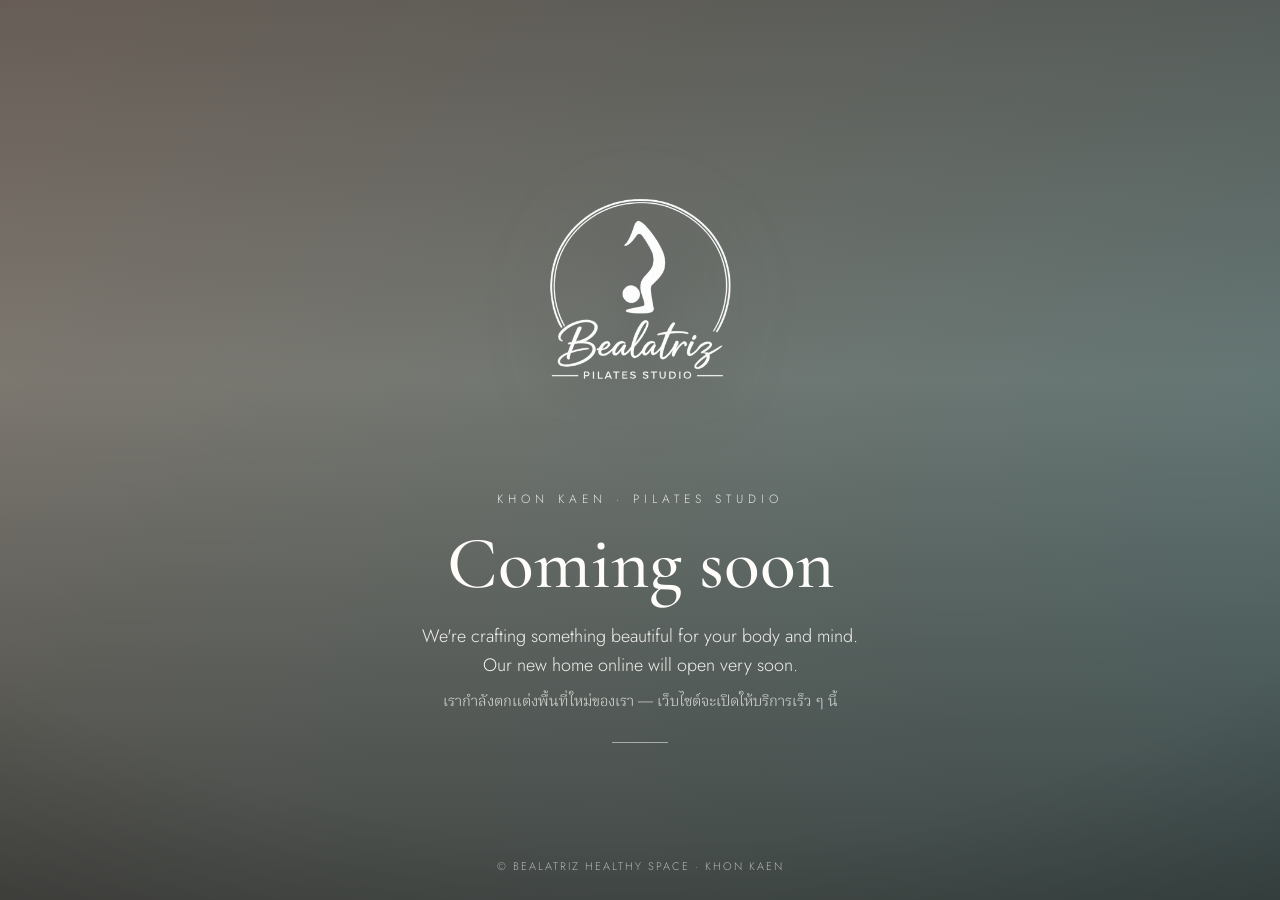
==== commit 901b7a69: "Portada Coming soon nuevamente; sitio real preservado en preview.html (noindex) Co-Authored-By: Clau" ====
--- a/index.html
+++ b/index.html
@@ -3,382 +3,56 @@
 <head>
 <meta charset="utf-8">
 <meta name="viewport" content="width=device-width, initial-scale=1">
-<title>Bealatriz Pilates Studio</title>
-<meta name="description" content="Bealatriz — a boutique Pilates studio. Reformer, Mat and Private sessions.">
+<title>Bealatriz Pilates Studio — Coming soon</title>
+<meta name="robots" content="noindex, nofollow">
+<meta name="description" content="Bealatriz Pilates Studio — coming soon.">
 <link rel="preconnect" href="https://fonts.googleapis.com">
 <link rel="preconnect" href="https://fonts.gstatic.com" crossorigin>
-<link href="https://fonts.googleapis.com/css2?family=Cormorant+Garamond:wght@400;500;600&family=Jost:wght@300;400;500;600&family=Noto+Sans+Thai:wght@300;400;500;600&family=Noto+Serif+Thai:wght@400;500;600&display=swap" rel="stylesheet">
+<link href="https://fonts.googleapis.com/css2?family=Cormorant+Garamond:wght@400;500;600&family=Jost:wght@300;400;500;600&family=Noto+Serif+Thai:wght@400;500;600&display=swap" rel="stylesheet">
 <link rel="icon" type="image/png" href="assets/logo.png">
-<link rel="stylesheet" href="css/styles.css">
+<style>
+  *{box-sizing:border-box;margin:0;padding:0;}
+  html,body{height:100%;}
+  body{
+    min-height:100vh;display:flex;flex-direction:column;align-items:center;justify-content:center;
+    text-align:center;padding:32px 22px;overflow:hidden;position:relative;
+    font-family:'Jost',system-ui,sans-serif;font-weight:300;color:#fffdfa;
+    background:linear-gradient(135deg,#b9a99c,#7ba7a8);
+  }
+  /* Overlay oscuro (mismo del hero del sitio) + viñeta */
+  body::before{content:'';position:absolute;inset:0;z-index:0;pointer-events:none;
+    background:linear-gradient(180deg,rgba(28,24,22,.52),rgba(28,24,22,.34) 42%,rgba(28,24,22,.66));}
+  body::after{content:'';position:absolute;inset:0;z-index:0;pointer-events:none;
+    background:radial-gradient(120% 100% at 50% 38%,transparent 55%,rgba(0,0,0,.36) 100%);}
+  .wrap{position:relative;z-index:1;max-width:640px;display:flex;flex-direction:column;align-items:center;}
+  .logo{
+    width:min(460px,86vw);height:auto;display:block;margin:0 auto 26px;
+    filter:drop-shadow(0 0 26px rgba(255,255,255,.28)) drop-shadow(0 12px 26px rgba(0,0,0,.5));
+    animation:glow 4.5s ease-in-out infinite;
+  }
+  @keyframes glow{
+    0%,100%{filter:drop-shadow(0 0 20px rgba(255,255,255,.22)) drop-shadow(0 12px 26px rgba(0,0,0,.5));}
+    50%{filter:drop-shadow(0 0 34px rgba(255,255,255,.42)) drop-shadow(0 12px 26px rgba(0,0,0,.5));}
+  }
+  .eyebrow{font-size:12px;letter-spacing:5px;text-transform:uppercase;color:rgba(255,255,255,.82);margin-bottom:16px;}
+  h1{font-family:'Cormorant Garamond',Georgia,serif;font-weight:500;line-height:1.08;
+     font-size:clamp(40px,8vw,74px);margin-bottom:18px;}
+  .sub{font-size:clamp(15px,2.2vw,18px);font-weight:300;opacity:.92;max-width:440px;margin:0 auto;line-height:1.6;}
+  .th{font-family:'Noto Serif Thai','Cormorant Garamond',serif;opacity:.8;margin-top:10px;font-size:15px;}
+  .rule{width:56px;height:1px;background:rgba(255,255,255,.5);margin:28px auto 0;}
+  .foot{position:absolute;bottom:26px;left:0;right:0;z-index:1;
+        font-size:11px;letter-spacing:2px;text-transform:uppercase;color:rgba(255,255,255,.6);}
+</style>
 </head>
 <body>
-
-<header id="hdr">
-  <div class="wrap nav">
-    <a href="#" class="logo">Bealatriz</a>
-    <div class="nav-right">
-      <nav class="menu" id="menu">
-        <a href="#estudio" data-en="Studio" data-th="สตูดิโอ">Studio</a>
-        <a href="#clases" data-en="Classes" data-th="คลาสเรียน">Classes</a>
-        <a href="#precios" data-en="Pricing" data-th="ราคา">Pricing</a>
-        <a href="#equipo" data-en="Team" data-th="ทีมงาน">Team</a>
-        <a href="#galeria" data-en="Gallery" data-th="แกลเลอรี">Gallery</a>
-        <a href="#faq" data-en="FAQ" data-th="คำถามที่พบบ่อย">FAQ</a>
-        <a href="#contacto" data-en="Contact" data-th="ติดต่อ">Contact</a>
-        <a class="btn" href="javascript:void(0)" onclick="openBook()" data-en="Book" data-th="จอง">Book</a>
-      </nav>
-      <button class="lang-btn" id="langToggle" aria-label="Language">ไทย</button>
-      <button class="burger" id="burger" aria-label="Menu">☰</button>
-    </div>
+  <div class="wrap">
+    <img class="logo" src="assets/logo.png" alt="Bealatriz Pilates Studio">
+    <p class="eyebrow">Khon Kaen · Pilates Studio</p>
+    <h1>Coming soon</h1>
+    <p class="sub">We're crafting something beautiful for your body and mind. Our new home online will open very soon.</p>
+    <p class="sub th">เรากำลังตกแต่งพื้นที่ใหม่ของเรา — เว็บไซต์จะเปิดให้บริการเร็ว ๆ นี้</p>
+    <div class="rule"></div>
   </div>
-</header>
-
-<!-- HERO -->
-<section class="hero">
-  <div class="hero-slides" id="heroSlides"></div>
-  <div class="hero-overlay"></div>
-  <div class="hero-in">
-    <img class="hero-logo" src="assets/logo.png" alt="Bealatriz Pilates Studio">
-    <h1 class="visually-hidden">Bealatriz Pilates Studio</h1>
-    <p data-en="Let's give a gift to your body and mind — a Pilates home studio in Khon Kaen." data-th="มอบของขวัญให้กับร่างกายและจิตใจของคุณ — สตูดิโอพิลาทิสส่วนตัวในขอนแก่น">Let's give a gift to your body and mind — a Pilates home studio in Khon Kaen.</p>
-    <a class="btn" href="javascript:void(0)" onclick="openBook()" data-en="Book your class" data-th="จองคลาสของคุณ">Book your class</a>
-  </div>
-  <div class="hero-dots" id="heroDots"></div>
-  <div class="scroll-cue" data-en="Discover more ↓" data-th="เลื่อนดูเพิ่มเติม ↓">Discover more ↓</div>
-</section>
-
-<!-- INFO STRIP -->
-<div class="info">
-  <div class="wrap info-grid">
-    <div class="info-cell"><span class="eyebrow" data-en="Location 1" data-th="สาขา 1">Location 1</span><p>567, 77 Mittraphap Rd,<br>Nai Mueang, Mueang Khon Kaen,<br>Khon Kaen 40000</p></div>
-    <div class="info-cell"><span class="eyebrow" data-en="Location 2" data-th="สาขา 2">Location 2</span><p>229, The Heritage,<br>Tambon Sila, Mueang Khon Kaen,<br>Khon Kaen 40000</p></div>
-    <div class="info-cell"><span class="eyebrow" data-en="Contact" data-th="ติดต่อ">Contact</span><p><a href="tel:+66951832469">095 183 2469</a><br><a href="https://lin.ee/1MXUuXp" target="_blank" rel="noopener">LINE</a> · <a href="javascript:void(0)" onclick="openBook()" data-en="Book" data-th="จอง">Book</a></p></div>
-  </div>
-</div>
-
-<!-- STUDIO -->
-<section class="block" id="estudio">
-  <div class="wrap center">
-    <span class="eyebrow" data-en="Our studio" data-th="สตูดิโอของเรา">Our studio</span>
-    <h2 data-en="More than physical fitness" data-th="มากกว่าการออกกำลังกาย">More than physical fitness</h2>
-    <p class="lead" data-en="At Bealatriz we believe Pilates is a path to whole-body balance: strength, flexibility, breath and presence. Small groups and personal guidance so you progress safely, session after session." data-th="ที่ Bealatriz เราเชื่อว่าพิลาทิสคือเส้นทางสู่ความสมดุลของทั้งร่างกาย: ความแข็งแรง ความยืดหยุ่น การหายใจ และการมีสติ กลุ่มเล็กและการดูแลเฉพาะบุคคล เพื่อให้คุณก้าวหน้าอย่างปลอดภัยในทุกเซสชัน">At Bealatriz we believe Pilates is a path to whole-body balance: strength, flexibility, breath and presence. Small groups and personal guidance so you progress safely, session after session.</p>
-  </div>
-</section>
-
-<!-- QUOTE -->
-<section class="block quote">
-  <div class="wrap center">
-    <span class="eyebrow" data-en="Philosophy" data-th="ปรัชญา">Philosophy</span>
-    <blockquote data-en="“In 10 sessions you'll feel the difference, in 20 you'll see the difference, and in 30 you'll have a whole new body.”" data-th="“ใน 10 ครั้งคุณจะรู้สึกถึงความแตกต่าง ใน 20 ครั้งคุณจะเห็นความแตกต่าง และใน 30 ครั้งคุณจะมีร่างกายใหม่ทั้งหมด”">“In 10 sessions you'll feel the difference, in 20 you'll see the difference, and in 30 you'll have a whole new body.”</blockquote>
-    <cite data-en="— Joseph Pilates" data-th="— โจเซฟ พิลาทิส">— Joseph Pilates</cite>
-  </div>
-</section>
-
-<!-- CLASSES -->
-<section class="block" id="clases">
-  <div class="wrap">
-    <div class="center"><span class="eyebrow" data-en="What we offer" data-th="สิ่งที่เรามอบให้">What we offer</span><h2 data-en="Our classes" data-th="คลาสของเรา">Our classes</h2></div>
-    <div class="cards">
-      <div class="ccard"><div class="num">01</div><h3 data-en="Reformer" data-th="รีฟอร์เมอร์">Reformer</h3><p data-en="Strength and control on the machine — low impact, high precision." data-th="ฝึกความแข็งแรงและการควบคุมด้วยเครื่อง แรงกระแทกต่ำ แม่นยำสูง">Strength and control on the machine — low impact, high precision.</p></div>
-      <div class="ccard"><div class="num">02</div><h3 data-en="Mat" data-th="แมท">Mat</h3><p data-en="Classic mat Pilates: core, posture and mobility." data-th="พิลาทิสบนเสื่อแบบคลาสสิก: แกนกลางลำตัว การวางท่าทาง และการเคลื่อนไหว">Classic mat Pilates: core, posture and mobility.</p></div>
-      <div class="ccard"><div class="num">03</div><h3 data-en="Private &amp; Duo" data-th="ส่วนตัวและคู่">Private &amp; Duo</h3><p data-en="One-on-one or paired sessions, fully tailored to your goals." data-th="เซสชันแบบตัวต่อตัวหรือเป็นคู่ ปรับให้เข้ากับเป้าหมายของคุณอย่างเต็มที่">One-on-one or paired sessions, fully tailored to your goals.</p></div>
-    </div>
-  </div>
-</section>
-
-<!-- BENEFITS -->
-<section class="block" id="beneficios">
-  <div class="wrap">
-    <div class="center">
-      <span class="eyebrow" data-en="Why Pilates" data-th="ทำไมต้องพิลาทิส">Why Pilates</span>
-      <h2 data-en="Benefits for body and mind" data-th="ประโยชน์ต่อร่างกายและจิตใจ">Benefits for body and mind</h2>
-      <p class="lead" data-en="Pilates is more than exercise. At Bealatriz Healthy Space we also help you understand your body — with workshops led by physiotherapists and doctors." data-th="พิลาทิสเป็นมากกว่าการออกกำลังกาย ที่ Bealatriz Healthy Space เรายังช่วยให้คุณเข้าใจร่างกายของตัวเอง ผ่านเวิร์กช็อปที่นำโดยนักกายภาพบำบัดและแพทย์">Pilates is more than exercise. At Bealatriz Healthy Space we also help you understand your body — with workshops led by physiotherapists and doctors.</p>
-    </div>
-    <div class="cards">
-      <div class="ccard"><div class="num">01</div><h3 data-en="Better posture" data-th="ท่าทางที่ดีขึ้น">Better posture</h3><p data-en="Correct rounded shoulders, forward neck and a hunched back — the classic “office syndrome” from long hours at a desk." data-th="แก้ไหล่ห่อ คอยื่น หลังค่อม — ออฟฟิศซินโดรมจากการนั่งทำงานนาน ๆ">Correct rounded shoulders, forward neck and a hunched back — the classic “office syndrome” from long hours at a desk.</p></div>
-      <div class="ccard"><div class="num">02</div><h3 data-en="Core strength" data-th="แกนกลางที่แข็งแรง">Core strength</h3><p data-en="Build a strong, stable core that supports everything you do." data-th="สร้างแกนกลางลำตัวที่แข็งแรงและมั่นคง รองรับทุกการเคลื่อนไหว">Build a strong, stable core that supports everything you do.</p></div>
-      <div class="ccard"><div class="num">03</div><h3 data-en="Flexibility &amp; mobility" data-th="ความยืดหยุ่นและการเคลื่อนไหว">Flexibility &amp; mobility</h3><p data-en="Improve flexibility and joint mobility, so you move with ease and control." data-th="เพิ่มความยืดหยุ่นและการเคลื่อนไหวของข้อต่อ เคลื่อนไหวได้อย่างคล่องตัวและควบคุมได้">Improve flexibility and joint mobility, so you move with ease and control.</p></div>
-      <div class="ccard"><div class="num">04</div><h3 data-en="Back care &amp; scoliosis" data-th="ดูแลหลังและกระดูกสันหลังคด">Back care &amp; scoliosis</h3><p data-en="Gentle, targeted work for back pain and scoliosis, guided by Scolio-Pilates methods." data-th="การฝึกที่นุ่มนวลและตรงจุดสำหรับอาการปวดหลังและกระดูกสันหลังคด ตามแนวทาง Scolio-Pilates">Gentle, targeted work for back pain and scoliosis, guided by Scolio-Pilates methods.</p></div>
-      <div class="ccard"><div class="num">05</div><h3 data-en="Breathing &amp; calm" data-th="การหายใจและความสงบ">Breathing &amp; calm</h3><p data-en="Breathing techniques for better posture and a calmer, clearer mind." data-th="เทคนิคการหายใจเพื่อท่าทางที่ดีและจิตใจที่สงบและปลอดโปร่ง">Breathing techniques for better posture and a calmer, clearer mind.</p></div>
-      <div class="ccard"><div class="num">06</div><h3 data-en="Health education" data-th="เรียนรู้เรื่องสุขภาพ">Health education</h3><p data-en="More than a studio: workshops with physiotherapists and doctors to understand and care for your health." data-th="มากกว่าสตูดิโอ: เวิร์กช็อปกับนักกายภาพบำบัดและแพทย์ เพื่อเข้าใจและดูแลสุขภาพของคุณ">More than a studio: workshops with physiotherapists and doctors to understand and care for your health.</p></div>
-    </div>
-  </div>
-</section>
-
-<!-- TEAM -->
-<!-- PRICING -->
-<section class="block" id="precios">
-  <div class="wrap">
-    <div class="center">
-      <span class="eyebrow" data-en="Packages" data-th="แพ็กเกจ">Packages</span>
-      <h2 data-en="Class pricing" data-th="ราคาคลาส">Class pricing</h2>
-      <p class="lead" data-en="Choose the pack that fits you. Prices in Thai Baht (฿). Non-refundable." data-th="เลือกแพ็กเกจที่เหมาะกับคุณ ราคาเป็นเงินบาท (฿) ไม่สามารถคืนเงินได้">Choose the pack that fits you. Prices in Thai Baht (฿). Non-refundable.</p>
-    </div>
-
-    <!-- Grand opening offer -->
-    <div class="offer">
-      <span class="offer-tag" data-en="Grand Opening · Trial Class" data-th="โปรเปิดสาขา · คลาสทดลอง">Grand Opening · Trial Class</span>
-      <div class="offer-row">
-        <div><span data-en="Group" data-th="กลุ่ม">Group</span><b>฿258</b></div>
-        <div><span data-en="Private" data-th="ส่วนตัว">Private</span><b>฿698</b></div>
-        <div><span data-en="Duo Private" data-th="ส่วนตัวคู่">Duo Private</span><b>฿898</b></div>
-      </div>
-      <p data-en="Limited spots — only during the new studio opening. Advance booking only." data-th="จำนวนจำกัด เฉพาะช่วงเปิดสาขาใหม่ — จองล่วงหน้าเท่านั้น">Limited spots — only during the new studio opening. Advance booking only.</p>
-    </div>
-
-    <div class="price-grid">
-      <!-- Group -->
-      <div class="pcard">
-        <div class="pcard-head"><span class="eyebrow" data-en="Shared class" data-th="คลาสรวม">Shared class</span><h3 data-en="Group Class" data-th="คลาสกลุ่ม">Group Class</h3></div>
-        <ul class="ptiers">
-          <li><span class="pt-l"><span class="pt-s"><b>1</b> <i data-en="Session" data-th="ครั้ง">Session</i></span></span><span class="pt-p">฿588</span></li>
-          <li><span class="pt-l"><span class="pt-s"><b>5</b> <i data-en="Sessions" data-th="ครั้ง">Sessions</i></span></span><span class="pt-p">฿2,088</span></li>
-          <li><span class="pt-l"><span class="pt-s"><b>10</b> <i data-en="Sessions" data-th="ครั้ง">Sessions</i></span><span class="pt-gift" data-en="+ 1 pair grip socks" data-th="+ ถุงเท้าพิลาทิส 1 คู่">+ 1 pair grip socks</span></span><span class="pt-p">฿3,588</span></li>
-          <li><span class="pt-l"><span class="pt-s"><b>20</b> <i data-en="Sessions" data-th="ครั้ง">Sessions</i></span><span class="pt-gift" data-en="+ 1 Bealatriz shirt" data-th="+ เสื้อ Bealatriz 1 ตัว">+ 1 Bealatriz shirt</span></span><span class="pt-p">฿6,488</span></li>
-          <li><span class="pt-l"><span class="pt-s"><b>30</b> <i data-en="Sessions" data-th="ครั้ง">Sessions</i></span><span class="pt-gift" data-en="+ 1 pair socks + 1 shirt" data-th="+ ถุงเท้า 1 คู่ + เสื้อ 1 ตัว">+ 1 pair socks + 1 shirt</span></span><span class="pt-p">฿8,988</span></li>
-        </ul>
-        <a class="btn solid" href="javascript:void(0)" onclick="openBook()" data-en="Book" data-th="จอง">Book</a>
-      </div>
-
-      <!-- Private 1:1 (featured) -->
-      <div class="pcard featured">
-        <span class="pcard-badge" data-en="Most personal" data-th="ดูแลใกล้ชิดที่สุด">Most personal</span>
-        <div class="pcard-head"><span class="eyebrow" data-en="One-on-one" data-th="ตัวต่อตัว">One-on-one</span><h3 data-en="Private Class 1:1" data-th="คลาสส่วนตัว 1:1">Private Class 1:1</h3></div>
-        <ul class="ptiers">
-          <li><span class="pt-l"><span class="pt-s"><b>1</b> <i data-en="Session" data-th="ครั้ง">Session</i></span></span><span class="pt-p">฿988</span></li>
-          <li><span class="pt-l"><span class="pt-s"><b>5</b> <i data-en="Sessions" data-th="ครั้ง">Sessions</i></span><span class="pt-gift" data-en="+ 1 pair grip socks" data-th="+ ถุงเท้าพิลาทิส 1 คู่">+ 1 pair grip socks</span></span><span class="pt-p">฿3,988</span></li>
-          <li><span class="pt-l"><span class="pt-s"><b>10</b> <i data-en="Sessions" data-th="ครั้ง">Sessions</i></span><span class="pt-gift" data-en="+ 1 pair socks + 1 shirt" data-th="+ ถุงเท้า 1 คู่ + เสื้อ 1 ตัว">+ 1 pair socks + 1 shirt</span></span><span class="pt-p">฿7,588</span></li>
-          <li><span class="pt-l"><span class="pt-s"><b>20</b> <i data-en="Sessions" data-th="ครั้ง">Sessions</i></span><span class="pt-gift" data-en="+ 2 pairs socks + 1 shirt" data-th="+ ถุงเท้า 2 คู่ + เสื้อ 1 ตัว">+ 2 pairs socks + 1 shirt</span></span><span class="pt-p">฿13,988</span></li>
-          <li><span class="pt-l"><span class="pt-s"><b>30</b> <i data-en="Sessions" data-th="ครั้ง">Sessions</i></span><span class="pt-gift" data-en="+ 2 pairs socks + 2 shirts" data-th="+ ถุงเท้า 2 คู่ + เสื้อ 2 ตัว">+ 2 pairs socks + 2 shirts</span></span><span class="pt-p">฿19,588</span></li>
-          <li><span class="pt-l"><span class="pt-s"><b>50</b> <i data-en="Sessions" data-th="ครั้ง">Sessions</i></span><span class="pt-gift" data-en="+ 2 free sessions" data-th="+ ฟรี 2 คลาส">+ 2 free sessions</span></span><span class="pt-p">฿31,588</span></li>
-        </ul>
-        <a class="btn solid" href="javascript:void(0)" onclick="openBook()" data-en="Book" data-th="จอง">Book</a>
-      </div>
-
-      <!-- Duo 2:1 -->
-      <div class="pcard">
-        <div class="pcard-head"><span class="eyebrow" data-en="Two students, one teacher" data-th="สองคน ครูหนึ่งคน">Two students, one teacher</span><h3 data-en="Duo Private 2:1" data-th="ส่วนตัวคู่ 2:1">Duo Private 2:1</h3></div>
-        <ul class="ptiers">
-          <li><span class="pt-l"><span class="pt-s"><b>1</b> <i data-en="Session" data-th="ครั้ง">Session</i></span></span><span class="pt-p">฿1,288</span></li>
-          <li><span class="pt-l"><span class="pt-s"><b>5</b> <i data-en="Sessions" data-th="ครั้ง">Sessions</i></span><span class="pt-gift" data-en="+ 1 pair grip socks" data-th="+ ถุงเท้าพิลาทิส 1 คู่">+ 1 pair grip socks</span></span><span class="pt-p">฿5,988</span></li>
-          <li><span class="pt-l"><span class="pt-s"><b>10</b> <i data-en="Sessions" data-th="ครั้ง">Sessions</i></span><span class="pt-gift" data-en="+ 2 pairs grip socks" data-th="+ ถุงเท้าพิลาทิส 2 คู่">+ 2 pairs grip socks</span></span><span class="pt-p">฿9,988</span></li>
-          <li><span class="pt-l"><span class="pt-s"><b>20</b> <i data-en="Sessions" data-th="ครั้ง">Sessions</i></span><span class="pt-gift" data-en="+ 2 pairs socks + 1 shirt" data-th="+ ถุงเท้า 2 คู่ + เสื้อ 1 ตัว">+ 2 pairs socks + 1 shirt</span></span><span class="pt-p">฿17,988</span></li>
-          <li><span class="pt-l"><span class="pt-s"><b>30</b> <i data-en="Sessions" data-th="ครั้ง">Sessions</i></span><span class="pt-gift" data-en="+ 2 pairs socks + 2 shirts" data-th="+ ถุงเท้า 2 คู่ + เสื้อ 2 ตัว">+ 2 pairs socks + 2 shirts</span></span><span class="pt-p">฿23,988</span></li>
-        </ul>
-        <a class="btn solid" href="javascript:void(0)" onclick="openBook()" data-en="Book" data-th="จอง">Book</a>
-      </div>
-    </div>
-    <p class="pnote" data-en="All packages are non-refundable" data-th="ทุกแพ็กเกจไม่สามารถคืนเงินได้">All packages are non-refundable</p>
-  </div>
-</section>
-
-<section class="block" id="equipo" style="background:var(--white)">
-  <div class="wrap">
-    <div class="center"><span class="eyebrow" data-en="Our team" data-th="ทีมงานของเรา">Our team</span><h2 data-en="Meet your instructors" data-th="พบกับครูผู้สอนของคุณ">Meet your instructors</h2></div>
-    <div class="team">
-      <button class="tcard" onclick="openTeam('bee')">
-        <span class="tavatar" data-initial="B" style="background-image:url('assets/team/bee.jpg')"></span>
-        <h3>Bee</h3><span class="trole" data-en="Instructor" data-th="ครูผู้สอน">Instructor</span>
-      </button>
-      <button class="tcard" onclick="openTeam('aida')">
-        <span class="tavatar" data-initial="A" style="background-image:url('assets/team/aida.jpg')"></span>
-        <h3>Aida</h3><span class="trole" data-en="Instructor" data-th="ครูผู้สอน">Instructor</span>
-      </button>
-      <button class="tcard" onclick="openTeam('ai')">
-        <span class="tavatar" data-initial="A" style="background-image:url('assets/team/ai.jpg')"></span>
-        <h3>Ai</h3><span class="trole" data-en="Instructor" data-th="ครูผู้สอน">Instructor</span>
-      </button>
-    </div>
-  </div>
-</section>
-
-<!-- GALLERY -->
-<section class="block" id="galeria">
-  <div class="wrap">
-    <div class="center"><span class="eyebrow" data-en="The space" data-th="พื้นที่ของเรา">The space</span><h2 data-en="Gallery" data-th="แกลเลอรี">Gallery</h2></div>
-    <div class="gallery" id="galGrid" style="margin-top:48px"></div>
-  </div>
-</section>
-
-<!-- TESTIMONIALS -->
-<section class="block" id="opiniones" style="background:var(--bg2)">
-  <div class="wrap">
-    <div class="center"><span class="eyebrow" data-en="Our clients" data-th="ลูกค้าของเรา">Our clients</span><h2 data-en="Loved by our community" data-th="เสียงจากคอมมูนิตี้ของเรา">Loved by our community</h2></div>
-    <div class="tst">
-      <button class="tst-arrow tst-prev" onclick="tstShift(-1)" aria-label="Previous">‹</button>
-      <button class="tst-arrow tst-next" onclick="tstShift(1)" aria-label="Next">›</button>
-      <div class="tst-view"><div class="tst-track" id="tstTrack">
-        <div class="tst-slide"><div class="tst-stars">★★★★★</div><p class="tst-quote" data-en="The teachers are lovely and friendly, and the classes are fun with new challenges every time. Group classes are just the right size — not crowded, everyone gets attention. The private classes are excellent too. Easy to get to, with parking. Love it, highly recommend! 🧡" data-th="คุณครูน่ารัก เป็นกันเอง สอนสนุก มี challenge ใหม่เรื่อยๆ คลาสรวมคนก็พอดี ดูแลทั่วถึงค่ะ คนไม่เยอะไป คลาสไพรเวทก็เลิศ เดินทางสะดวก มีที่จอดรถ เลิฟงับ แนะนำ 🧡">The teachers are lovely and friendly, and the classes are fun with new challenges every time. Group classes are just the right size — not crowded, everyone gets attention. The private classes are excellent too. Easy to get to, with parking. Love it, highly recommend! 🧡</p><div class="tst-author">Wananda Buachum</div></div>
-        <div class="tst-slide"><div class="tst-stars">★★★★★</div><p class="tst-quote" data-en="I’m really impressed! Teacher Bee teaches so well and everyone has a great time. The one-hour class flew by! We started from the basics and practised little by little, at our own pace. It was wonderful!" data-th="ประทับใจมากค่ะ! ครู Bee สอนดีมากและทุกคนสนุกกันสุด ๆ คลาสหนึ่งชั่วโมงผ่านไปเร็วมาก เริ่มจากพื้นฐานแล้วค่อย ๆ ฝึกไปตามจังหวะของเราเอง เยี่ยมไปเลยค่ะ">I’m really impressed! Teacher Bee teaches so well and everyone has a great time. The one-hour class flew by! We started from the basics and practised little by little, at our own pace. It was wonderful!</p><div class="tst-author">Pattama Wiriyapattanasub</div></div>
-        <div class="tst-slide"><div class="tst-stars">★★★★★</div><p class="tst-quote" data-en="I was really impressed by the Pilates class. The instructor paid attention to every detail and each exercise was tailored to the student. The space was clean and calm — perfect to focus and relax. My body felt much stronger and more flexible after the sessions." data-th="ประทับใจคลาสพิลาทิสมากค่ะ ครูใส่ใจรายละเอียดและปรับทุกท่าให้เหมาะกับผู้เรียน สถานที่สะอาดและเงียบสงบ เหมาะกับการโฟกัสและผ่อนคลาย รู้สึกว่าร่างกายแข็งแรงและยืดหยุ่นขึ้นมากหลังเรียนต่อเนื่อง">I was really impressed by the Pilates class. The instructor paid attention to every detail and each exercise was tailored to the student. The space was clean and calm — perfect to focus and relax. My body felt much stronger and more flexible after the sessions.</p><div class="tst-author">Optimist Galip</div></div>
-        <div class="tst-slide"><div class="tst-stars">★★★★★</div><p class="tst-quote" data-en="The teachers are great and lovely. Even if you have no experience at all, you can start here. The place is perfect and clean, and the classes — group and private — are so much fun. The teachers take wonderful care of you. 👍" data-th="ครูสอนดีและน่ารักมากค่ะ ถึงจะไม่มีพื้นฐานเลยก็เริ่มที่นี่ได้ สถานที่ดีและสะอาด คลาสกลุ่มและไพรเวทสนุกมาก ครูดูแลดีสุด ๆ 👍">The teachers are great and lovely. Even if you have no experience at all, you can start here. The place is perfect and clean, and the classes — group and private — are so much fun. The teachers take wonderful care of you. 👍</p><div class="tst-author">July Silence</div></div>
-        <div class="tst-slide"><div class="tst-stars">★★★★★</div><p class="tst-quote" data-en="Teacher B is lovely — she teaches really well, is patient and adapts every posture to your body. Even complete beginners can learn. It doesn’t hurt and it’s so relaxing. I recommend coming to learn with us." data-th="ครู B น่ารักมากค่ะ สอนดี ใจเย็น และปรับทุกท่าให้เข้ากับร่างกายของเรา แม้ไม่มีพื้นฐานก็เรียนได้ ไม่เจ็บและผ่อนคลายมาก แนะนำให้มาเรียนด้วยกันค่ะ">Teacher B is lovely — she teaches really well, is patient and adapts every posture to your body. Even complete beginners can learn. It doesn’t hurt and it’s so relaxing. I recommend coming to learn with us.</p><div class="tst-author">Wassana Prisingkorn</div></div>
-        <div class="tst-slide"><div class="tst-stars">★★★★★</div><p class="tst-quote" data-en="Bealatriz just opened another new studio — great location, quiet and peaceful, easy parking. The teachers are as lovely as ever: they teach well, are attentive and always adjust your posture. Highly recommend! 💕✨" data-th="Bealatriz เปิดสตูใหม่อีกที่แล้วว location ดี เงียบสงบ จอดรถสะดวก คุณครูน่ารักเหมือนเดิม สอนดี ใส่ใจ จัดท่าให้ตลอด แนะนำมากๆๆค่า 💕✨">Bealatriz just opened another new studio — great location, quiet and peaceful, easy parking. The teachers are as lovely as ever: they teach well, are attentive and always adjust your posture. Highly recommend! 💕✨</p><div class="tst-author">Rujira W.</div></div>
-        <div class="tst-slide"><div class="tst-stars">★★★★★</div><p class="tst-quote" data-en="The new studio is big and beautiful — clean, with a lovely atmosphere and big mirrors (perfect for pretty selfies too!). Classes are fun and the teacher cares about every single movement. Don’t worry — you’re absolutely in safe hands. 🫶❤️" data-th="สตูใหม่และใหญ่มากค่ะ บรรยากาศดีสะอาด มีกระจกใหญ่ไว้ให้เซลฟี่สวยๆด้วยนะคะ เรียนสนุกคุณครูใส่ใจทุกท่าค่ะ ไม่ต้องห่วง ปลอดภัยแน่นอนค่ะ 🫶🏻❤️">The new studio is big and beautiful — clean, with a lovely atmosphere and big mirrors (perfect for pretty selfies too!). Classes are fun and the teacher cares about every single movement. Don’t worry — you’re absolutely in safe hands. 🫶❤️</p><div class="tst-author">Arisa Khamphaengthong</div></div>
-        <div class="tst-slide"><div class="tst-stars">★★★★★</div><p class="tst-quote" data-en="Bealatriz Pilates’ new studio is beautiful — an amazing, calm atmosphere, teachers as lovely as always. And the parking is super convenient." data-th="Bealatriz Pilates สตูใหม่สวยมาก บรรยากาศดีสุดๆ เงียบสงบ ครูน่ารักเหมือนเดิม เพิ่มเติมคือที่จอดรถสะดวกมาก">Bealatriz Pilates’ new studio is beautiful — an amazing, calm atmosphere, teachers as lovely as always. And the parking is super convenient.</p><div class="tst-author">Thanida Uthayapongs</div></div>
-      </div></div>
-      <div class="tst-dots" id="tstDots"></div>
-    </div>
-  </div>
-</section>
-
-<!-- FAQ -->
-<section class="block" id="faq" style="background:var(--white)">
-  <div class="wrap">
-    <div class="center"><span class="eyebrow" data-en="Good to know" data-th="เรื่องน่ารู้">Good to know</span><h2 data-en="Frequently asked questions" data-th="คำถามที่พบบ่อย">Frequently asked questions</h2></div>
-    <div class="faq">
-      <details class="faq-item" open><summary data-en="Is Pilates really for me?" data-th="พิลาทิสเหมาะกับฉันจริงไหม?">Is Pilates really for me?</summary><div class="faq-a" data-en="Yes — and we truly mean it. Athlete or complete beginner, a busy parent, recovering from an injury, or someone who hasn’t moved in years: Pilates meets you exactly where you are today. You don’t need to “get fit” before you start — this is how you get there, gently, safely, with a teacher guiding every single movement. From your very first class, you belong here." data-th="ใช่ และเราหมายความอย่างนั้นจริง ๆ ไม่ว่าคุณจะเป็นนักกีฬาหรือมือใหม่หมด คุณพ่อคุณแม่ที่ยุ่งทั้งวัน คนที่กำลังฟื้นฟูจากอาการบาดเจ็บ หรือไม่ได้ขยับร่างกายมาหลายปี พิลาทิสเริ่มจากจุดที่คุณเป็นในวันนี้ คุณไม่ต้อง “ฟิตก่อน” ถึงจะเริ่มได้ นี่คือวิธีที่จะพาคุณไปถึงจุดนั้น อย่างนุ่มนวลและปลอดภัย โดยมีครูดูแลทุกการเคลื่อนไหว ตั้งแต่คลาสแรก คุณคือส่วนหนึ่งของที่นี่">Yes — and we truly mean it. Athlete or complete beginner, a busy parent, recovering from an injury, or someone who hasn’t moved in years: Pilates meets you exactly where you are today. You don’t need to “get fit” before you start — this is how you get there, gently, safely, with a teacher guiding every single movement. From your very first class, you belong here.</div></details>
-      <details class="faq-item"><summary data-en="I’m not flexible or strong — can I still start?" data-th="ฉันไม่ยืดหยุ่นและไม่แข็งแรง เริ่มได้ไหม?">I’m not flexible or strong — can I still start?</summary><div class="faq-a" data-en="That’s exactly why Pilates works — you don’t need flexibility or strength to begin, you build both here, one small step at a time. Most people are amazed how quickly what felt impossible starts to feel natural. Come exactly as you are; taking care of the rest is our job." data-th="นั่นแหละคือเหตุผลที่พิลาทิสได้ผล คุณไม่ต้องมีความยืดหยุ่นหรือความแข็งแรงมาก่อน เพราะคุณจะสร้างมันขึ้นที่นี่ ทีละก้าวเล็ก ๆ หลายคนประหลาดใจว่าสิ่งที่เคยรู้สึกว่าเป็นไปไม่ได้ กลับกลายเป็นเรื่องธรรมชาติได้เร็วแค่ไหน มาในแบบที่คุณเป็น ที่เหลือเป็นหน้าที่ของเรา">That’s exactly why Pilates works — you don’t need flexibility or strength to begin, you build both here, one small step at a time. Most people are amazed how quickly what felt impossible starts to feel natural. Come exactly as you are; taking care of the rest is our job.</div></details>
-      <details class="faq-item"><summary data-en="What ages do you welcome?" data-th="รับช่วงอายุไหนบ้าง?">What ages do you welcome?</summary><div class="faq-a" data-en="From your twenties to your seventies and beyond. Pilates is one of the rare practices that grows with you — building strength when you’re young, and protecting your joints, balance and posture as the years pass. Every exercise is tuned to your age and your body, so it always feels right for you." data-th="ตั้งแต่วัยยี่สิบไปจนถึงเจ็ดสิบและมากกว่านั้น พิลาทิสเป็นหนึ่งในไม่กี่ศาสตร์ที่เติบโตไปพร้อมคุณ สร้างความแข็งแรงในวัยหนุ่มสาว และปกป้องข้อต่อ การทรงตัว และท่าทางของคุณเมื่อเวลาผ่านไป ทุกท่าปรับให้เข้ากับอายุและร่างกายของคุณ จึงรู้สึกเหมาะกับคุณเสมอ">From your twenties to your seventies and beyond. Pilates is one of the rare practices that grows with you — building strength when you’re young, and protecting your joints, balance and posture as the years pass. Every exercise is tuned to your age and your body, so it always feels right for you.</div></details>
-      <details class="faq-item"><summary data-en="I sit all day and my neck, shoulders and back ache. Can you really help?" data-th="ฉันนั่งทั้งวันจนปวดคอ บ่า ไหล่ และหลัง ช่วยได้จริงไหม?">I sit all day and my neck, shoulders and back ache. Can you really help?</summary><div class="faq-a" data-en="This is one of the reasons Bealatriz exists. Long hours at a desk pull your shoulders forward, push your neck out and round your back — and stretching on your own rarely reaches the real cause. We read your posture, find what’s actually happening, and use precise exercises and breathing to release the tension and retrain your body. Clients often tell us they feel lighter and stand taller after just a few sessions — and that first “oh, this is how it should feel” moment is the one we live for." data-th="นี่คือหนึ่งในเหตุผลที่ Bealatriz มีอยู่ การนั่งนาน ๆ ทำให้ไหล่ห่อ คอยื่น และหลังค่อม และการยืดเองมักไปไม่ถึงต้นเหตุจริง ๆ เราอ่านท่าทางของคุณ หาสาเหตุที่แท้จริง แล้วใช้การออกกำลังกายที่แม่นยำร่วมกับการหายใจ เพื่อคลายความตึงและฝึกร่างกายของคุณใหม่ ลูกค้ามักบอกเราว่ารู้สึกเบาขึ้นและยืดตัวตรงขึ้นหลังเพียงไม่กี่ครั้ง และช่วงเวลาที่คุณคิดว่า ‘อ๋อ มันควรจะรู้สึกแบบนี้เอง’ คือสิ่งที่เราตั้งใจมอบให้">This is one of the reasons Bealatriz exists. Long hours at a desk pull your shoulders forward, push your neck out and round your back — and stretching on your own rarely reaches the real cause. We read your posture, find what’s actually happening, and use precise exercises and breathing to release the tension and retrain your body. Clients often tell us they feel lighter and stand taller after just a few sessions — and that first “oh, this is how it should feel” moment is the one we live for.</div></details>
-      <details class="faq-item"><summary data-en="I have scoliosis or a back condition. Is it safe for me?" data-th="ฉันมีกระดูกสันหลังคดหรือปัญหาหลัง ปลอดภัยกับฉันไหม?">I have scoliosis or a back condition. Is it safe for me?</summary><div class="faq-a" data-en="Not only is it safe — it may be one of the best decisions you make for your body. Bee is certified in Scolio-Pilates, the specialised method for scoliosis and postural conditions, and we work hand-in-hand with physiotherapists and doctors. Every movement is chosen and adapted for your body, so you build strength and confidence without fear — surrounded by people who understand exactly what you need." data-th="ไม่เพียงปลอดภัย แต่ยังอาจเป็นหนึ่งในการตัดสินใจที่ดีที่สุดที่คุณทำเพื่อร่างกาย ครู Bee ได้รับการรับรอง Scolio-Pilates ซึ่งเป็นวิธีเฉพาะสำหรับกระดูกสันหลังคดและปัญหาท่าทาง และเราทำงานร่วมกับนักกายภาพบำบัดและแพทย์อย่างใกล้ชิด ทุกการเคลื่อนไหวถูกเลือกและปรับให้เหมาะกับร่างกายของคุณ เพื่อให้คุณสร้างความแข็งแรงและความมั่นใจได้โดยไม่ต้องกลัว ท่ามกลางคนที่เข้าใจสิ่งที่คุณต้องการอย่างแท้จริง">Not only is it safe — it may be one of the best decisions you make for your body. Bee is certified in Scolio-Pilates, the specialised method for scoliosis and postural conditions, and we work hand-in-hand with physiotherapists and doctors. Every movement is chosen and adapted for your body, so you build strength and confidence without fear — surrounded by people who understand exactly what you need.</div></details>
-      <details class="faq-item"><summary data-en="I’ve never done Pilates. Will I feel lost or judged?" data-th="ฉันไม่เคยเล่นพิลาทิส จะรู้สึกงงหรือถูกตัดสินไหม?">I’ve never done Pilates. Will I feel lost or judged?</summary><div class="faq-a" data-en="Never. Your very first class is a warm, judgement-free welcome — we explain everything, guide every movement and stay right beside you. You’ll leave knowing exactly what you did and why it matters for your body. Most people walk out of that first session already feeling like this is their place." data-th="ไม่มีทาง คลาสแรกของคุณคือการต้อนรับที่อบอุ่นและไม่มีการตัดสิน เราอธิบายทุกอย่าง นำทุกการเคลื่อนไหว และอยู่ข้างคุณตลอด คุณจะกลับบ้านโดยรู้ว่าทำอะไรไปและทำไมมันสำคัญกับร่างกายของคุณ หลายคนเดินออกจากคลาสแรกด้วยความรู้สึกว่าที่นี่คือที่ของพวกเขาแล้ว">Never. Your very first class is a warm, judgement-free welcome — we explain everything, guide every movement and stay right beside you. You’ll leave knowing exactly what you did and why it matters for your body. Most people walk out of that first session already feeling like this is their place.</div></details>
-      <details class="faq-item"><summary data-en="Private or group — which is right for me?" data-th="ส่วนตัวหรือกลุ่ม แบบไหนเหมาะกับฉัน?">Private or group — which is right for me?</summary><div class="faq-a" data-en="It depends on what you’re looking for, and we’ll help you find it. Private and Duo sessions give you our full, personalised attention — ideal if you have a specific goal, an injury, or you simply love focused one-on-one time. Group classes bring energy, connection and great value. Many clients love mixing both. Tell us your goal and we’ll guide you to the perfect start." data-th="ขึ้นอยู่กับสิ่งที่คุณกำลังมองหา และเราจะช่วยคุณค้นหา คลาสส่วนตัวและคู่ให้การดูแลเฉพาะบุคคลอย่างเต็มที่ เหมาะถ้าคุณมีเป้าหมายเฉพาะ มีอาการบาดเจ็บ หรือชอบเวลาที่โฟกัสแบบตัวต่อตัว ส่วนคลาสกลุ่มให้พลัง ความสัมพันธ์ และความคุ้มค่า หลายคนชอบผสมทั้งสองแบบ บอกเป้าหมายของคุณมา แล้วเราจะแนะนำจุดเริ่มต้นที่ใช่ที่สุด">It depends on what you’re looking for, and we’ll help you find it. Private and Duo sessions give you our full, personalised attention — ideal if you have a specific goal, an injury, or you simply love focused one-on-one time. Group classes bring energy, connection and great value. Many clients love mixing both. Tell us your goal and we’ll guide you to the perfect start.</div></details>
-      <details class="faq-item"><summary data-en="What should I wear and bring to my first class?" data-th="คลาสแรกควรใส่และเตรียมอะไรมา?">What should I wear and bring to my first class?</summary><div class="faq-a" data-en="Just comfortable clothing you can move freely in, and a pair of grip socks (we can help you get some). Bring water and an open mind — everything else, from reformers to mats, is here waiting for you. Come a few minutes early and we’ll settle you in with a smile." data-th="แค่เสื้อผ้าที่เคลื่อนไหวได้สะดวก และถุงเท้ากันลื่นสักคู่ (เราช่วยจัดหาให้ได้) เตรียมน้ำและใจที่เปิดกว้างมา ที่เหลือทั้งหมด ตั้งแต่รีฟอร์เมอร์ไปจนถึงเสื่อ เรามีพร้อมรอคุณอยู่แล้ว มาถึงก่อนสักสองสามนาที แล้วเราจะต้อนรับคุณด้วยรอยยิ้ม">Just comfortable clothing you can move freely in, and a pair of grip socks (we can help you get some). Bring water and an open mind — everything else, from reformers to mats, is here waiting for you. Come a few minutes early and we’ll settle you in with a smile.</div></details>
-      <details class="faq-item"><summary data-en="How soon will I feel a difference?" data-th="อีกนานแค่ไหนถึงจะรู้สึกถึงความเปลี่ยนแปลง?">How soon will I feel a difference?</summary><div class="faq-a" data-en="Most people feel taller, looser and more connected to their body after the very first class. With two or three sessions a week, real change — less pain, better posture, a stronger core — usually shows within a few weeks. The secret isn’t punishing intensity, it’s consistency, and we’ll keep you motivated and cheering you on the whole way." data-th="คนส่วนใหญ่รู้สึกตัวตรงขึ้น ผ่อนคลายขึ้น และเชื่อมโยงกับร่างกายมากขึ้นตั้งแต่คลาสแรก ด้วยการฝึกสัปดาห์ละสองถึงสามครั้ง ความเปลี่ยนแปลงจริง ๆ ปวดน้อยลง ท่าทางดีขึ้น แกนกลางแข็งแรงขึ้น มักเห็นผลภายในไม่กี่สัปดาห์ เคล็ดลับไม่ใช่ความหนักหน่วง แต่คือความสม่ำเสมอ และเราจะคอยให้กำลังใจและเชียร์คุณตลอดทาง">Most people feel taller, looser and more connected to their body after the very first class. With two or three sessions a week, real change — less pain, better posture, a stronger core — usually shows within a few weeks. The secret isn’t punishing intensity, it’s consistency, and we’ll keep you motivated and cheering you on the whole way.</div></details>
-      <details class="faq-item"><summary data-en="Is Bealatriz more than a workout?" data-th="Bealatriz เป็นมากกว่าการออกกำลังกายไหม?">Is Bealatriz more than a workout?</summary><div class="faq-a" data-en="Absolutely. We’re a Healthy Space, not just a studio. Alongside your classes we host workshops with physiotherapists and doctors — on posture, office syndrome and truly understanding your own body — because caring for your health starts with understanding it. When you join Bealatriz, you’re not buying a handful of sessions; you’re joining a community that looks after you, and giving a gift to your body and mind." data-th="แน่นอน เราคือ Healthy Space ไม่ใช่แค่สตูดิโอ นอกจากคลาสของคุณ เรายังจัดเวิร์กช็อปร่วมกับนักกายภาพบำบัดและแพทย์ เรื่องท่าทาง ออฟฟิศซินโดรม และการเข้าใจร่างกายของตัวเองอย่างแท้จริง เพราะการดูแลสุขภาพเริ่มจากการเข้าใจมัน เมื่อคุณมาเป็นส่วนหนึ่งของ Bealatriz คุณไม่ได้ซื้อแค่คลาสไม่กี่ครั้ง แต่คุณกำลังเข้าร่วมชุมชนที่ดูแลคุณ และมอบของขวัญให้กับร่างกายและจิตใจของคุณ">Absolutely. We’re a Healthy Space, not just a studio. Alongside your classes we host workshops with physiotherapists and doctors — on posture, office syndrome and truly understanding your own body — because caring for your health starts with understanding it. When you join Bealatriz, you’re not buying a handful of sessions; you’re joining a community that looks after you, and giving a gift to your body and mind.</div></details>
-    </div>
-  </div>
-</section>
-
-<!-- CTA -->
-<section class="block cta" id="empezar">
-  <div class="wrap center">
-    <span class="eyebrow" style="color:var(--accent)" data-en="Start today" data-th="เริ่มวันนี้">Start today</span>
-    <h2 data-en="Your first class awaits" data-th="คลาสแรกของคุณรออยู่">Your first class awaits</h2>
-    <p data-en="Book online in seconds and join the Bealatriz community." data-th="จองออนไลน์ได้ในไม่กี่วินาที และเข้าร่วมชุมชน Bealatriz">Book online in seconds and join the Bealatriz community.</p>
-    <a class="btn" href="javascript:void(0)" onclick="openBook()" data-en="Book now" data-th="จองเลย">Book now</a>
-  </div>
-</section>
-
-<!-- CONTACT -->
-<section class="block contact" id="contacto" style="background:var(--white)">
-  <div class="wrap">
-    <div class="center"><span class="eyebrow" data-en="Get in touch" data-th="ติดต่อเรา">Get in touch</span><h2 data-en="Contact us" data-th="ติดต่อเรา">Contact us</h2><p class="lead" data-en="Questions about classes, schedules or packages? Send us a message and we'll get back to you." data-th="มีคำถามเกี่ยวกับคลาส ตารางเวลา หรือแพ็กเกจ? ส่งข้อความถึงเรา แล้วเราจะติดต่อกลับ">Questions about classes, schedules or packages? Send us a message and we'll get back to you.</p></div>
-    <form class="cform" id="contactForm" action="https://formsubmit.co/ajax/contact@bealatriz.com" method="POST">
-      <p class="cform-req"><span class="req">*</span> <span data-en="All fields are required" data-th="กรุณากรอกข้อมูลทุกช่อง">All fields are required</span></p>
-      <div class="cform-row">
-        <input type="text" name="name" required placeholder="Name *" data-ph-en="Name *" data-ph-th="ชื่อ *">
-        <input type="email" name="email" required placeholder="Email *" data-ph-en="Email *" data-ph-th="อีเมล *">
-      </div>
-      <input type="text" name="phone" required placeholder="Phone / WhatsApp / LINE *" data-ph-en="Phone / WhatsApp / LINE *" data-ph-th="โทรศัพท์ / WhatsApp / LINE *">
-      <textarea name="message" rows="5" required placeholder="Your message *" data-ph-en="Your message *" data-ph-th="ข้อความของคุณ *"></textarea>
-      <input type="hidden" name="_subject" value="New contact — Bealatriz website">
-      <input type="hidden" name="_template" value="table">
-      <input type="text" name="_honey" style="display:none">
-      <button class="btn solid" type="submit" id="cformBtn" data-en="Send message" data-th="ส่งข้อความ">Send message</button>
-      <p class="cform-msg" id="cformMsg" hidden></p>
-    </form>
-  </div>
-</section>
-
-<!-- FOOTER -->
-<footer>
-  <div class="wrap">
-    <div class="foot-grid">
-      <div>
-        <h4>Bealatriz Healthy Space</h4>
-        <p data-en="Let's give a gift to your body and mind. A Pilates home studio in Khon Kaen." data-th="มอบของขวัญให้กับร่างกายและจิตใจของคุณ สตูดิโอพิลาทิสส่วนตัวในขอนแก่น">Let's give a gift to your body and mind. A Pilates home studio in Khon Kaen.</p>
-      </div>
-      <div>
-        <h4 style="font-size:15px;font-family:var(--sans);letter-spacing:2px;text-transform:uppercase" data-en="Studio" data-th="สตูดิโอ">Studio</h4>
-        <p>567, 77 Mittraphap Rd, Khon Kaen 40000</p>
-        <p>229, The Heritage, Sila, Khon Kaen 40000</p>
-        <p><a href="tel:+66951832469">095 183 2469</a></p>
-        <p><a href="mailto:contact@bealatriz.com">contact@bealatriz.com</a></p>
-      </div>
-      <div>
-        <h4 style="font-size:15px;font-family:var(--sans);letter-spacing:2px;text-transform:uppercase" data-en="Follow &amp; book" data-th="ติดตาม &amp; จอง">Follow &amp; book</h4>
-        <a href="https://www.facebook.com/bealatriz/about" target="_blank" rel="noopener">Facebook</a>
-        <a href="https://www.instagram.com/bealatriz_pilates/" target="_blank" rel="noopener">Instagram</a>
-        <a href="https://lin.ee/1MXUuXp" target="_blank" rel="noopener">LINE</a>
-        <a href="https://www.tiktok.com/@bealatriz_pilates" target="_blank" rel="noopener">TikTok</a>
-        <a href="javascript:void(0)" onclick="openBook()" data-en="Book online" data-th="จองออนไลน์">Book online</a>
-      </div>
-    </div>
-    <div class="foot-bottom" data-en="© Bealatriz Healthy Space · Pilates Home Studio, Khon Kaen 2026" data-th="© Bealatriz Healthy Space · สตูดิโอพิลาทิส ขอนแก่น 2026">© Bealatriz Healthy Space · Pilates Home Studio, Khon Kaen 2026</div>
-  </div>
-</footer>
-
-<!-- TEAM MODAL -->
-<div class="tmodal" id="teamModal" hidden>
-  <div class="tmodal-backdrop" onclick="closeTeam()"></div>
-  <div class="tmodal-card" role="dialog" aria-modal="true">
-    <button class="tmodal-close" onclick="closeTeam()" aria-label="Cerrar">✕</button>
-    <span class="tmodal-avatar" id="tmAvatar"></span>
-    <h3 id="tmName"></h3>
-    <span class="trole" id="tmRole"></span>
-    <p id="tmBio"></p>
-  </div>
-</div>
-
-<!-- BOOKING: selector de estudio -->
-<div class="tmodal" id="bookModal" hidden>
-  <div class="tmodal-backdrop" onclick="closeBook()"></div>
-  <div class="tmodal-card" role="dialog" aria-modal="true" style="max-width:520px">
-    <button class="tmodal-close" onclick="closeBook()" aria-label="Cerrar">✕</button>
-    <!-- Paso 1: tipo de clase -->
-    <div id="bookStep1">
-      <div style="text-align:center">
-        <span class="eyebrow" data-en="Booking" data-th="การจอง">Booking</span>
-        <h3 data-en="How would you like to train?" data-th="คุณอยากเรียนแบบไหน?">How would you like to train?</h3>
-      </div>
-      <div class="studio-opts" style="margin-top:20px">
-        <button type="button" class="studio-opt" onclick="pickType('group')">
-          <span class="so-num">01</span>
-          <span class="so-name" data-en="Group class" data-th="คลาสกลุ่ม">Group class</span>
-          <span class="so-addr" data-en="Shared class · limited spots" data-th="คลาสรวม · จำนวนจำกัด">Shared class · limited spots</span>
-          <span class="so-go" data-en="Choose →" data-th="เลือก →">Choose →</span>
-        </button>
-        <button type="button" class="studio-opt" onclick="pickType('private')">
-          <span class="so-num">02</span>
-          <span class="so-name" data-en="Private / Duo" data-th="ส่วนตัว / คู่">Private / Duo</span>
-          <span class="so-addr" data-en="One-on-one or paired session" data-th="เรียนตัวต่อตัวหรือแบบคู่">One-on-one or paired session</span>
-          <span class="so-go" data-en="Choose →" data-th="เลือก →">Choose →</span>
-        </button>
-      </div>
-    </div>
-
-    <!-- Paso 2: tus datos -->
-    <div id="bookStep2" hidden>
-      <button type="button" class="book-back" onclick="bookBack()" data-en="← Back" data-th="← กลับ">← Back</button>
-      <div style="text-align:center">
-        <span class="eyebrow" id="bookTypeLabel"></span>
-        <h3 data-en="Your details" data-th="ข้อมูลของคุณ">Your details</h3>
-        <p class="book-sub" data-en="Complete your details to continue to pick a time." data-th="กรอกข้อมูลของคุณเพื่อไปเลือกเวลา">Complete your details to continue to pick a time.</p>
-      </div>
-      <form class="cform" id="bookForm" style="margin-top:16px" novalidate>
-        <p class="cform-req"><span class="req">*</span> <span data-en="All fields required" data-th="กรุณากรอกทุกช่อง">All fields required</span></p>
-        <div class="cform-row">
-          <input type="text" id="bkName" required placeholder="Name *" data-ph-en="Name *" data-ph-th="ชื่อ *">
-          <input type="text" id="bkLast" required placeholder="Surname *" data-ph-en="Surname *" data-ph-th="นามสกุล *">
-        </div>
-        <input type="email" id="bkEmail" required placeholder="Email *" data-ph-en="Email *" data-ph-th="อีเมล *">
-        <input type="tel" id="bkPhone" required placeholder="Phone / WhatsApp / LINE *" data-ph-en="Phone / WhatsApp / LINE *" data-ph-th="โทรศัพท์ / WhatsApp / LINE *">
-        <p class="book-sub" style="margin:6px 0 4px" data-en="Preferred date *" data-th="วันที่ต้องการ *">Preferred date *</p>
-        <div class="date-field" id="bkDateField" tabindex="0"><span id="bkDateLabel">Choose a date</span><span class="date-ico">▾</span></div>
-        <div class="date-cal" id="bkCal" hidden></div>
-        <input type="hidden" id="bkDate">
-        <p class="book-sub" style="margin:12px 0 4px" data-en="Preferred time *" data-th="เวลาที่ต้องการ *">Preferred time *</p>
-        <div class="time-picker" id="bkTimes"></div>
-        <input type="hidden" id="bkTime">
-        <p class="book-sub" style="margin:12px 0 6px" data-en="Preferred studio" data-th="สาขาที่ต้องการ">Preferred studio</p>
-        <div class="studio-pick" id="bkStudios">
-          <button type="button" class="studio-chip" data-val="Mittraphap"><b>Mittraphap</b><small>Nai Mueang · Mittraphap Rd</small></button>
-          <button type="button" class="studio-chip" data-val="The Heritage"><b>The Heritage</b><small>Sila · The Heritage</small></button>
-          <button type="button" class="studio-chip on" data-val=""><b data-en="No preference" data-th="ไม่ระบุ">No preference</b><small data-en="Either studio" data-th="สาขาใดก็ได้">Either studio</small></button>
-        </div>
-        <input type="hidden" id="bkPref" value="">
-        <p class="book-sub" style="margin:6px 0 10px" data-en="Your instructor will confirm which studio is available for the time you choose." data-th="ผู้สอนจะยืนยันว่าสาขาไหนว่างในเวลาที่คุณเลือก">Your instructor will confirm which studio is available for the time you choose.</p>
-        <button type="submit" class="btn solid" id="bookGo" disabled data-en="Send booking request →" data-th="ส่งคำขอจอง →">Send booking request →</button>
-        <p class="cform-msg" id="bookMsg" hidden></p>
-      </form>
-    </div>
-  </div>
-</div>
-
-<div class="scroll-fx" aria-hidden="true"></div>
-<div class="cursor-glow" aria-hidden="true"></div>
-<script src="js/main.js"></script>
+  <div class="foot">© Bealatriz Healthy Space · Khon Kaen</div>
 </body>
 </html>
